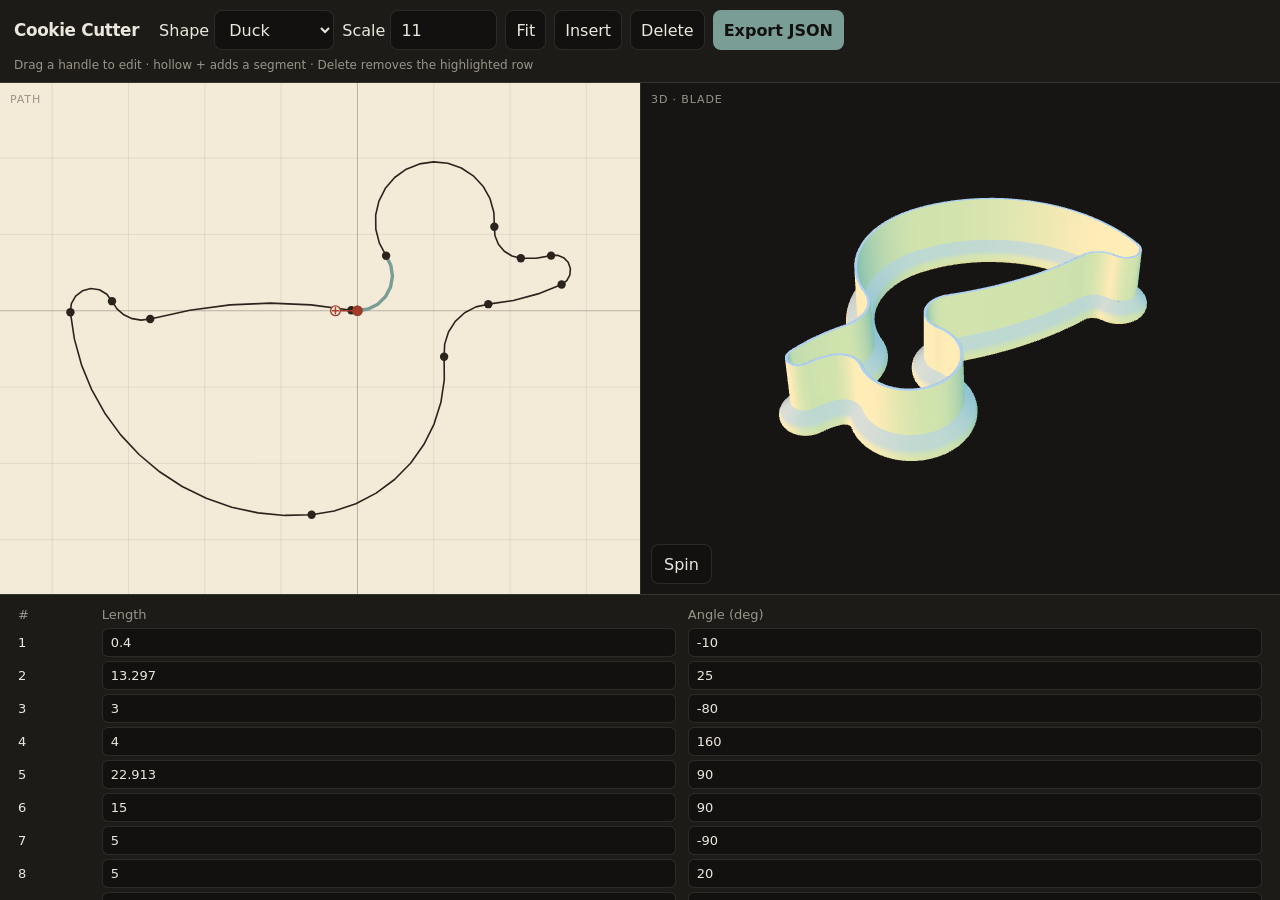
==== cutter-es6/index.html @ 3ef3fcfd "add index.html (minified standalone.html), anywidget compatible es6 modules" ====
<!DOCTYPE html>

<html lang="en">
<head>
<meta charset="utf-8"/>
<meta content="width=device-width, initial-scale=1, viewport-fit=cover" name="viewport"/>
<title>Cookie Cutter</title>
<style>:root{--bg:#12110f;--surface:#1c1b18;--fg:#ece7dc;--muted:#9a9488;--primary:#7a9e96;--paper:#f3ead8;--ink:#2a241c;--border:color-mix(in oklab,#ece7dc 12%,transparent);--font:"IBM Plex Sans","Segoe UI",system-ui,sans-serif;}*{box-sizing:border-box;}
html,body{margin:0;height:100%;background:var(--bg);color:var(--fg);font-family:var(--font);}
button:not(:disabled),[role="button"]:not(:disabled){cursor:pointer;}
button:disabled{opacity:0.4;cursor:default;}
#app{height:100%;display:grid;grid-template-rows:auto 1fr auto;min-height:100dvh;}
header{display:flex;flex-wrap:wrap;gap:8px;align-items:center;padding:10px 14px;border-bottom:1px solid var(--border);background:var(--surface);}
header h1{font-size:1.05rem;font-weight:600;margin:0 12px 0 0;letter-spacing:-0.02em;}
header select,header input,header button{background:var(--bg);color:var(--fg);border:1px solid var(--border);border-radius:8px;padding:8px 10px;font:inherit;min-height:40px;}
header button.primary{background:var(--primary);color:#12110f;border-color:transparent;font-weight:600;}.hint{width:100%;margin:0;font-size:12px;color:var(--muted);}.stage{display:grid;grid-template-columns:1fr 1fr;min-height:0;}
@media(max-width:800px){.stage{grid-template-columns:1fr;grid-template-rows:1fr 1fr;}}.panel{position:relative;min-height:220px;}.panel+.panel{border-left:1px solid var(--border);}
canvas{width:100%;height:100%;display:block;}.label{position:absolute;top:10px;left:10px;z-index:2;font-size:11px;letter-spacing:0.08em;text-transform:uppercase;color:var(--muted);pointer-events:none;}.spin{position:absolute;bottom:10px;left:10px;z-index:2;background:color-mix(in oklab,var(--bg) 80%,transparent);color:var(--fg);border:1px solid var(--border);border-radius:8px;padding:8px 12px;min-height:40px;font:inherit;}
footer{border-top:1px solid var(--border);background:var(--surface);max-height:34vh;overflow:auto;padding:8px 12px 16px;}
table{width:100%;border-collapse:collapse;font-variant-numeric:tabular-nums;font-size:13px;}
th{text-align:left;color:var(--muted);font-weight:500;padding:4px 6px;}
td{padding:2px 6px;}
td input{width:100%;background:var(--bg);color:var(--fg);border:1px solid var(--border);border-radius:6px;padding:6px 8px;font:inherit;}
tr.sel td{background:color-mix(in oklab,var(--primary) 18%,transparent);}
</style>
</head>
<body>
<div id="app">
<header>
<h1>Cookie Cutter</h1>
<label>Shape
          <select id="shape"></select>
</label>
<label>Scale
          <input id="scale" max="40" min="1" step="0.5" type="number" value="11"/>
</label>
<button id="fit" type="button">Fit</button>
<button id="insert" type="button">Insert</button>
<button id="del" type="button">Delete</button>
<button class="primary" id="exportJson" type="button">Export JSON</button>
<p class="hint">Drag a handle to edit · hollow + adds a segment · Delete removes the highlighted row</p>
</header>
<div class="stage">
<div class="panel">
<div class="label">Path</div>
<canvas id="edit"></canvas>
</div>
<div class="panel">
<div class="label">3D · Blade</div>
<canvas id="view"></canvas>
<button class="spin" id="spin" type="button">Spin</button>
</div>
</div>
<footer>
<table>
<thead><tr><th>#</th><th>Length</th><th>Angle (deg)</th></tr></thead>
<tbody id="rows"></tbody>
</table>
</footer>
</div>
<script type="text/javascript">(function(global){function TurtlePathLengthArea(TurtlePath,arcStartAngle=0){let totalLength=0;let totalArea=0;let firstMoment=[0,0];let arcStartPoint=[0,0];let arcEndAngle=0;for(let[arcLength,arcAngle] of TurtlePath){const halfArcAngle=arcAngle/2;const chordAngle=arcStartAngle+halfArcAngle;const cosChordAngle=Math.cos(chordAngle);const sinChordAngle=Math.sin(chordAngle);totalLength+=arcLength;let chordLength;if(arcAngle !==0){if(arcLength !==0){const radius=arcLength/arcAngle;const sinHalfArcAngle=Math.sin(halfArcAngle);chordLength=radius*sinHalfArcAngle*2;const arcSegmentArea=0.5*radius**2*(arcAngle-Math.sin(arcAngle));const y_a=(2/3)*(radius*sinHalfArcAngle)**3;totalArea+=arcSegmentArea;firstMoment[0]+=arcSegmentArea*(arcStartPoint[0]-radius*Math.sin(arcStartAngle))+y_a*sinChordAngle;firstMoment[1]+=arcSegmentArea*(arcStartPoint[1]+radius*Math.cos(arcStartAngle))-y_a*cosChordAngle;} else{chordLength=0;}} else{chordLength=arcLength;}
const arcEndPoint=[arcStartPoint[0]+chordLength*cosChordAngle,arcStartPoint[1]+chordLength*sinChordAngle,];arcEndAngle=arcStartAngle+arcAngle;const triangleArea=(arcStartPoint[0]*arcEndPoint[1]-arcEndPoint[0]*arcStartPoint[1])/2;totalArea+=triangleArea;firstMoment[0]+=(triangleArea*(arcStartPoint[0]+arcEndPoint[0]))/3;firstMoment[1]+=(triangleArea*(arcStartPoint[1]+arcEndPoint[1]))/3;arcStartPoint=arcEndPoint;arcStartAngle=arcEndAngle;}
const centroid=[firstMoment[0]/totalArea,firstMoment[1]/totalArea];return[totalLength,totalArea,arcStartPoint,arcEndAngle,centroid];}
function*Segments2Complex({p0_a0_segs=[[[0,0],[1,0],],[],],scale=1.0,tol=0.05,offs=0,loops=1,return_start=false,}={}){const[p0,a0]=p0_a0_segs[0];const Segs=p0_a0_segs[1];let a=a0.slice();let p=p0.slice();p[0]=p[0]-a[0]*offs;p[1]=p[1]-a[1]*offs;let L=0;if(return_start){yield{point:p.slice(),angle:a.slice(),length:L,segmentIndex:-1};}
let loopcount=0;while(loops===null||loops===Infinity||loopcount<loops){loopcount++;for(let X=0;X<Segs.length;X++){let[l,da]=Segs[X];l*=scale;if(da !==0){let r=l/da;r+=offs;let n;let v;if(r !==0){l=r*da;const dl=2*Math.sqrt(2*Math.abs(r)*tol);n=Math.max(Math.ceil((6*Math.abs(da))/(2*Math.PI)),Math.floor(l/dl)+1,);const dda2=[Math.cos((0.5*da)/n),Math.sin((0.5*da)/n)];v=[2*r*dda2[1]*dda2[0],2*r*dda2[1]*dda2[1]];v=[v[0]*a[0]-v[1]*a[1],v[0]*a[1]+v[1]*a[0]];} else{n=1;v=[0,0];}
const dda=[Math.cos(da/n),Math.sin(da/n)];for(let i=0;i<n;i++){L+=l/n;p[0]+=v[0];p[1]+=v[1];a=[a[0]*dda[0]-a[1]*dda[1],a[0]*dda[1]+a[1]*dda[0]];yield{point:p.slice(),angle:a.slice(),length:L,segmentIndex:X};v=[v[0]*dda[0]-v[1]*dda[1],v[0]*dda[1]+v[1]*dda[0]];}} else{L+=l;p[0]+=l*a[0];p[1]+=l*a[1];yield{point:p.slice(),angle:a.slice(),length:L,segmentIndex:X};}}
if(loops===1) break;}}
function plot_segments(ctx,{p0=[0,0],a0=[1,0],segs=[],scale=1.0,tol=0.05,offs=0,loops=1,return_start=true,}={},){const gen=Segments2Complex({p0_a0_segs:[[p0,a0],segs,],scale,tol,offs:0,loops,return_start,});ctx.beginPath();const first=gen.next();if(first.done) return;const{point,angle}=first.value;const[cos_ang,sin_ang]=angle;ctx.moveTo(point[0]-offs*sin_ang,point[1]+offs*cos_ang);for(const step of gen){const[c,s]=step.angle;ctx.lineTo(step.point[0]-offs*s,step.point[1]+offs*c);}
ctx.stroke();}
if(!("modules" in global)){global["modules"]={}}
global.modules["turtle-graphics.js"]={TurtlePathLengthArea,Segments2Complex,plot_segments};})(window);(function(global){let{Segments2Complex,TurtlePathLengthArea}=modules["turtle-graphics.js"];const DEG=Math.PI/180;function headingFromDeg(deg){const r=deg*DEG;return[Math.cos(r),Math.sin(r)];}
function segsToRadians(turtlePath){return turtlePath.map(([l,a])=>[Number(l),Number(a)*DEG]);}
function walkPath(outline,{scale=1,tol=0.05,returnStart=true}={}){const startPoint=outline.startPoint||[0,0];const startAngle=outline.startAngle??0;const a0=headingFromDeg(startAngle);const p0=[startPoint[0]*scale,startPoint[1]*scale];const segs=segsToRadians(outline.turtlePath||[]);return Array.from(Segments2Complex({p0_a0_segs:[[p0,a0],segs],scale,tol,loops:1,return_start:returnStart,}),);}
function outlineToEpath(outline,{scale=1,tol=0.05}={}){return walkPath(outline,{scale,tol,returnStart:false}).map(({point,angle})=>[point,angle,]);}
function pathStats(outline,{scale=1}={}){const segs=segsToRadians(outline.turtlePath||[]).map(([l,a])=>[l*scale,a]);const startAngle=(outline.startAngle??0)*DEG;const[length,area,end,endAngle,centroid]=TurtlePathLengthArea(segs,startAngle);const start=outline.startPoint||[0,0];const dx=end[0]-start[0]*scale;const dy=end[1]-start[1]*scale;const gap=Math.hypot(dx,dy);return{length,area,end,endAngle,centroid,gap,closed:gap<0.35*scale};}
function boundsOf(points){let minX=Infinity,minY=Infinity,maxX=-Infinity,maxY=-Infinity;for(const p of points){if(p[0]<minX) minX=p[0];if(p[1]<minY) minY=p[1];if(p[0]>maxX) maxX=p[0];if(p[1]>maxY) maxY=p[1];}
if(!isFinite(minX)) return{minX:-1,minY:-1,maxX:1,maxY:1,cx:0,cy:0,w:2,h:2};return{minX,minY,maxX,maxY,cx:(minX+maxX)/2,cy:(minY+maxY)/2,w:Math.max(maxX-minX,1e-6),h:Math.max(maxY-minY,1e-6),};}
function centerEpath(epath){const b=boundsOf(epath.map(([p])=>p));return epath.map(([p,a])=>[[p[0]-b.cx,p[1]-b.cy],a]);}
function fitArc(start,headingRad,end){const dx=end[0]-start[0];const dy=end[1]-start[1];const chord=Math.hypot(dx,dy);if(chord<1e-8) return{len:0,ang:0};const chordHdg=Math.atan2(dy,dx);let half=chordHdg-headingRad;while(half>Math.PI) half-=2*Math.PI;while(half<-Math.PI) half+=2*Math.PI;const ang=2*half;let len;if(Math.abs(ang)<1e-6){len=chord;} else{len=(ang*chord)/(2*Math.sin(ang/2));}
return{len,ang:ang/DEG};}
function serializeOutline(outline){return JSON.stringify({name:outline.name||"Custom",startPoint:outline.startPoint||[0,0],startAngle:outline.startAngle??0,turtlePath:outline.turtlePath,},null,2,);}
function parseOutline(text){const t=text.trim();if(t.startsWith("{")||t.startsWith("[")){const data=JSON.parse(t);if(Array.isArray(data)){return{name:"Custom",startPoint:[0,0],startAngle:0,turtlePath:data};}
const path=data.turtlePath||data.segs||data.segments;if(!path) throw new Error("JSON has no turtlePath");return{name:data.name||"Custom",startPoint:data.startPoint||[0,0],startAngle:data.startAngle??0,turtlePath:path.map((s)=>Array.isArray(s)?[Number(s[0]),Number(s[1])]:[Number(s.len),Number(s.ang)],),};}
const turtlePath=[];for(const line of t.split(/\r?\n/)){const clean=line.replace(/[\[\]]/g,"").trim();if(!clean) continue;const parts=clean.split(/[,\s]+/).map(Number).filter((n)=>!Number.isNaN(n));for(let i=0;i+1<parts.length;i+=2){turtlePath.push([parts[i],parts[i+1]]);}}
if(!turtlePath.length) throw new Error("No segments found");return{name:"Custom",startPoint:[0,0],startAngle:0,turtlePath};}
if(!("modules" in global)){global["modules"]={}}
global.modules["path-utils.js"]={DEG,headingFromDeg,segsToRadians,walkPath,outlineToEpath,pathStats,boundsOf,centerEpath,fitArc,serializeOutline,parseOutline};})(window);(function(global){let{walkPath,boundsOf,fitArc,DEG}=modules["path-utils.js"];const HIT_PX=26;const ADD_PX=22;class CurveEditor{constructor(canvas,opts={}){this.canvas=canvas;this.ctx=canvas.getContext("2d");this.onChange=opts.onChange||(()=>{});this.onSelect=opts.onSelect||(()=>{});this.outline=normalizeOutline(opts.outline);const n=this.outline.turtlePath.length;this.editIdx=opts.editIdx??(n?n-1:-1);this.view={cx:0,cy:0,scale:12};this._drag=null;this._pointers=new Map();this._pinch=null;this._raf=0;this._ro=null;this._moved=false;this._onPtrDown=this._onPtrDown.bind(this);this._onPtrMove=this._onPtrMove.bind(this);this._onPtrUp=this._onPtrUp.bind(this);this._onWheel=this._onWheel.bind(this);canvas.style.touchAction="none";canvas.addEventListener("pointerdown",this._onPtrDown);canvas.addEventListener("pointermove",this._onPtrMove);canvas.addEventListener("pointerup",this._onPtrUp);canvas.addEventListener("pointercancel",this._onPtrUp);canvas.addEventListener("wheel",this._onWheel,{passive:false});if(typeof ResizeObserver !=="undefined"){this._ro=new ResizeObserver(()=>this.redraw());this._ro.observe(canvas);}
this.fit();this.redraw();}
setOutline(outline,{fit=false,keepSelection=true}={}){this.outline=normalizeOutline(outline);const n=this.outline.turtlePath.length;if(!keepSelection||this.editIdx>=n) this.editIdx=n?n-1:-1;if(fit) this.fit();this.redraw();}
setSelected(idx){const n=this.outline.turtlePath.length;this.editIdx=n===0?-1:Math.max(-1,Math.min(idx,n-1));this.redraw();this.onSelect(this.editIdx);}
getSelected(){return this.editIdx;}
getOutline(){return{name:this.outline.name,startPoint:this.outline.startPoint.slice(),startAngle:this.outline.startAngle,turtlePath:this.outline.turtlePath.map(([l,a])=>[l,a]),};}
insertSegment(at){const n=this.outline.turtlePath.length;const i=at==null?(this.editIdx>=0?this.editIdx+1:n):at;const clamped=Math.max(0,Math.min(i,n));this.outline.turtlePath.splice(clamped,0,[4,0]);this.editIdx=clamped;this.redraw();this.onSelect(this.editIdx);this.onChange(this.getOutline());return this.editIdx;}
deleteSegment(at){const n=this.outline.turtlePath.length;if(!n) return-1;const i=at==null?(this.editIdx>=0?this.editIdx:n-1):at;if(i<0||i>=n) return this.editIdx;this.outline.turtlePath.splice(i,1);const m=this.outline.turtlePath.length;this.editIdx=m?Math.min(i,m-1):-1;this.redraw();this.onSelect(this.editIdx);this.onChange(this.getOutline());return this.editIdx;}
fit(){const samples=walkPath(this.outline,{scale:1,tol:0.08,returnStart:true});const pts=samples.map((s)=>s.point);if(!pts.length) pts.push([0,0]);const b=boundsOf(pts);const rect=this.canvas.getBoundingClientRect();const w=Math.max(rect.width,40);const h=Math.max(rect.height,40);const pad=0.78;this.view.cx=b.cx;this.view.cy=b.cy;this.view.scale=Math.min((w*pad)/b.w,(h*pad)/b.h);this.view.scale=Math.max(4,Math.min(this.view.scale,80));this.redraw();}
destroy(){const c=this.canvas;c.removeEventListener("pointerdown",this._onPtrDown);c.removeEventListener("pointermove",this._onPtrMove);c.removeEventListener("pointerup",this._onPtrUp);c.removeEventListener("pointercancel",this._onPtrUp);c.removeEventListener("wheel",this._onWheel);this._ro?.disconnect();if(this._raf) cancelAnimationFrame(this._raf);}
worldFromEvent(e){const rect=this.canvas.getBoundingClientRect();const sx=e.clientX-rect.left-rect.width/2;const sy=e.clientY-rect.top-rect.height/2;return[this.view.cx+sx/this.view.scale,this.view.cy-sy/this.view.scale,];}
_onPtrDown(e){this.canvas.setPointerCapture(e.pointerId);this._pointers.set(e.pointerId,{x:e.clientX,y:e.clientY});this._moved=false;if(this._pointers.size===2){const pts=[...this._pointers.values()];this._pinch={dist:Math.hypot(pts[0].x-pts[1].x,pts[0].y-pts[1].y),scale:this.view.scale,};this._drag=null;return;}
if(e.button===1||e.shiftKey||e.altKey){this._drag={mode:"pan",x:e.clientX,y:e.clientY,cx:this.view.cx,cy:this.view.cy};return;}
const world=this.worldFromEvent(e);const samples=walkPath(this.outline,{scale:1,tol:0.04,returnStart:true});const vertices=vertexList(samples,this.outline);const tol=HIT_PX/this.view.scale;const addPt=addHandlePoint(samples,ADD_PX/this.view.scale);const hitAdd=addPt&&Math.hypot(addPt[0]-world[0],addPt[1]-world[1])<tol;const hitV=hitVertex(vertices,world,tol);const n=this.outline.turtlePath.length;let idx=this.editIdx;let append=false;if(hitAdd){this.outline.turtlePath.push([0,0]);idx=this.outline.turtlePath.length-1;append=true;} else if(hitV>0){idx=hitV-1;} else if(hitV===0&&n>0){idx=0;} else{const hitSeg=hitSegment(samples,world,tol*1.4);if(hitSeg>=0){idx=hitSeg;} else{this._drag={mode:"pan",x:e.clientX,y:e.clientY,cx:this.view.cx,cy:this.view.cy};return;}}
this.editIdx=idx;const startState=stateBefore(this.outline,idx);this._drag={mode:"edit",idx,append,start:startState.point,heading:startState.heading,};this.onSelect(idx);this.redraw();}
_onPtrMove(e){if(this._pointers.has(e.pointerId)){this._pointers.set(e.pointerId,{x:e.clientX,y:e.clientY});}
if(this._pointers.size>=2&&this._pinch){const pts=[...this._pointers.values()];const dist=Math.hypot(pts[0].x-pts[1].x,pts[0].y-pts[1].y);this.view.scale=Math.max(2,Math.min(120,this._pinch.scale*(dist/Math.max(this._pinch.dist,1))));this.redraw();return;}
if(!this._drag) return;this._moved=true;if(this._drag.mode==="pan"){const dx=e.clientX-this._drag.x;const dy=e.clientY-this._drag.y;this.view.cx=this._drag.cx-dx/this.view.scale;this.view.cy=this._drag.cy+dy/this.view.scale;this.redraw();return;}
const world=this.worldFromEvent(e);const{len,ang}=fitArc(this._drag.start,this._drag.heading,world);const idx=this._drag.idx;if(idx>=0){this.outline.turtlePath[idx]=[roundN(len,4),roundN(ang,3)];}
this.redraw();}
_onPtrUp(e){this._pointers.delete(e.pointerId);if(this._pointers.size<2) this._pinch=null;if(this._drag?.mode==="edit"){const segs=this.outline.turtlePath;const idx=this._drag.idx;const last=segs[idx];if(this._drag.append&&last&&Math.abs(last[0])<1e-3&&Math.abs(last[1])<1e-3){segs.splice(idx,1);this.editIdx=segs.length?segs.length-1:-1;this.onSelect(this.editIdx);}
this.onChange(this.getOutline());}
this._drag=null;this.redraw();}
_onWheel(e){e.preventDefault();const factor=e.deltaY<0?1.08:1/1.08;this.view.scale=Math.max(2,Math.min(120,this.view.scale*factor));this.redraw();}
redraw(){if(this._raf) return;this._raf=requestAnimationFrame(()=>{this._raf=0;this._paint();});}
_size(){const dpr=Math.min(window.devicePixelRatio||1,2);const rect=this.canvas.getBoundingClientRect();const w=Math.max(1,Math.round(rect.width*dpr));const h=Math.max(1,Math.round(rect.height*dpr));if(this.canvas.width !==w||this.canvas.height !==h){this.canvas.width=w;this.canvas.height=h;}
return{w,h,dpr};}
_paint(){const{ctx}=this;const{w,h,dpr}=this._size();ctx.setTransform(1,0,0,1,0,0);ctx.clearRect(0,0,w,h);const paper=getCss("--color-paper","#f3ead8");const ink=getCss("--color-ink","#2a241c");const accent=getCss("--color-primary","#7a9e96");ctx.fillStyle=paper;ctx.fillRect(0,0,w,h);ctx.setTransform(this.view.scale*dpr,0,0,-this.view.scale*dpr,w/2-this.view.cx*this.view.scale*dpr,h/2+this.view.cy*this.view.scale*dpr,);this._drawGrid(ctx);const samples=walkPath(this.outline,{scale:1,tol:0.03,returnStart:true});if(!samples.length) return;ctx.lineJoin="round";ctx.lineCap="round";ctx.strokeStyle=ink;ctx.lineWidth=1.6/this.view.scale;ctx.beginPath();ctx.moveTo(samples[0].point[0],samples[0].point[1]);for(let i=1;i<samples.length;i++) ctx.lineTo(samples[i].point[0],samples[i].point[1]);ctx.stroke();if(this.editIdx>=0){ctx.strokeStyle=accent;ctx.lineWidth=3.4/this.view.scale;ctx.beginPath();let pen=false;let prev=samples[0].point;for(const s of samples){if(s.segmentIndex===this.editIdx){if(!pen){ctx.moveTo(prev[0],prev[1]);pen=true;}
ctx.lineTo(s.point[0],s.point[1]);} else if(pen){break;}
prev=s.point;}
ctx.stroke();}
const vertices=vertexList(samples,this.outline);const r=4.2/this.view.scale;vertices.forEach((p,i)=>{const last=i===vertices.length-1;const sel=i===this.editIdx+1;ctx.fillStyle=i===0?"#2f7a4a":last?"#a33b2b":sel?accent:ink;disc(ctx,p[0],p[1],sel||last||i===0?r*1.25:r);});const end=vertices[vertices.length-1];const tail=samples[samples.length-1];if(end&&tail){const add=addHandlePoint(samples,ADD_PX/this.view.scale);ctx.strokeStyle="#a33b2b";ctx.lineWidth=1.4/this.view.scale;ctx.beginPath();ctx.moveTo(end[0],end[1]);ctx.lineTo(add[0],add[1]);ctx.stroke();ctx.fillStyle=paper;disc(ctx,add[0],add[1],r*1.15);ctx.strokeStyle="#a33b2b";ctx.beginPath();ctx.arc(add[0],add[1],r*1.15,0,Math.PI*2);ctx.stroke();ctx.beginPath();ctx.moveTo(add[0]-r*0.7,add[1]);ctx.lineTo(add[0]+r*0.7,add[1]);ctx.moveTo(add[0],add[1]-r*0.7);ctx.lineTo(add[0],add[1]+r*0.7);ctx.stroke();}}
_drawGrid(ctx){const step=niceStep(48/this.view.scale);const rect=this.canvas.getBoundingClientRect();const halfW=rect.width/(2*this.view.scale);const halfH=rect.height/(2*this.view.scale);const x0=this.view.cx-halfW;const x1=this.view.cx+halfW;const y0=this.view.cy-halfH;const y1=this.view.cy+halfH;ctx.strokeStyle="rgba(42,36,28,0.08)";ctx.lineWidth=1/this.view.scale;ctx.beginPath();for(let x=Math.floor(x0/step)*step;x<=x1;x+=step){ctx.moveTo(x,y0);ctx.lineTo(x,y1);}
for(let y=Math.floor(y0/step)*step;y<=y1;y+=step){ctx.moveTo(x0,y);ctx.lineTo(x1,y);}
ctx.stroke();ctx.strokeStyle="rgba(42,36,28,0.22)";ctx.beginPath();ctx.moveTo(x0,0);ctx.lineTo(x1,0);ctx.moveTo(0,y0);ctx.lineTo(0,y1);ctx.stroke();}}
function normalizeOutline(o={}){return{name:o.name||"Custom",startPoint:(o.startPoint||[0,0]).slice(),startAngle:o.startAngle??0,turtlePath:(o.turtlePath||[]).map((s)=>[Number(s[0]),Number(s[1])]),};}
function stateBefore(outline,idx){const prefix={...outline,turtlePath:outline.turtlePath.slice(0,Math.max(0,idx)),};const samples=walkPath(prefix,{scale:1,tol:0.05,returnStart:true});const last=samples[samples.length-1];const heading=last?Math.atan2(last.angle[1],last.angle[0]):(outline.startAngle??0)*DEG;return{point:last?last.point:outline.startPoint||[0,0],heading};}
function vertexList(samples,outline){if(!samples.length) return[outline.startPoint||[0,0]];const lastOf=new Map();for(const s of samples) lastOf.set(s.segmentIndex,s.point);const verts=[samples[0].point];const keys=[...lastOf.keys()].filter((k)=>k>=0).sort((a,b)=>a-b);for(const k of keys) verts.push(lastOf.get(k));return verts;}
function addHandlePoint(samples,dist){const last=samples[samples.length-1];if(!last) return[0,0];return[last.point[0]+last.angle[0]*dist,last.point[1]+last.angle[1]*dist];}
function hitVertex(vertices,world,tol){let best=-1;let bestD=tol;vertices.forEach((p,i)=>{const d=Math.hypot(p[0]-world[0],p[1]-world[1]);if(d<bestD){bestD=d;best=i;}});return best;}
function hitSegment(samples,world,tol){let best=-1;let bestD=tol;for(let i=1;i<samples.length;i++){const a=samples[i-1].point;const b=samples[i].point;const d=distToSeg(world,a,b);const idx=samples[i].segmentIndex;if(idx>=0&&d<bestD){bestD=d;best=idx;}}
return best;}
function distToSeg(p,a,b){const vx=b[0]-a[0];const vy=b[1]-a[1];const l2=vx*vx+vy*vy;if(l2<1e-12) return Math.hypot(p[0]-a[0],p[1]-a[1]);let t=((p[0]-a[0])*vx+(p[1]-a[1])*vy)/l2;t=Math.max(0,Math.min(1,t));return Math.hypot(p[0]-(a[0]+t*vx),p[1]-(a[1]+t*vy));}
function disc(ctx,x,y,r){ctx.beginPath();ctx.arc(x,y,r,0,Math.PI*2);ctx.fill();}
function niceStep(raw){const p=Math.pow(10,Math.floor(Math.log10(Math.max(raw,1e-6))));const n=raw/p;if(n<2) return 2*p;if(n<5) return 5*p;return 10*p;}
function roundN(v,n){const f=10**n;return Math.round(v*f)/f;}
function getCss(name,fallback){if(typeof getComputedStyle==="undefined"||typeof document==="undefined") return fallback;const v=getComputedStyle(document.documentElement).getPropertyValue(name).trim();return v||fallback;}
if(!("modules" in global)){global["modules"]={}}
global.modules["curve-editor.js"]={CurveEditor};})(window);(function(global){function cube(dx=1,dy,dz){const numVertices=24;const stride=6*4;const X=0.5*dx;const Y=dy==null?X:dy;const Z=dz==null?X:dz;const vertices=new Float32Array([X,-Y,-Z,1,0,0,X,Y,-Z,1,0,0,X,Y,Z,1,0,0,X,-Y,Z,1,0,0,-X,Y,Z,-1,0,0,-X,Y,-Z,-1,0,0,-X,-Y,-Z,-1,0,0,-X,-Y,Z,-1,0,0,-X,Y,-Z,0,1,0,-X,Y,Z,0,1,0,X,Y,Z,0,1,0,X,Y,-Z,0,1,0,X,-Y,Z,0,-1,0,-X,-Y,Z,0,-1,0,-X,-Y,-Z,0,-1,0,X,-Y,-Z,0,-1,0,-X,-Y,Z,0,0,1,X,-Y,Z,0,0,1,X,Y,Z,0,0,1,-X,Y,Z,0,0,1,X,Y,-Z,0,0,-1,X,-Y,-Z,0,0,-1,-X,-Y,-Z,0,0,-1,-X,Y,-Z,0,0,-1,]);const indices=new Int16Array([0,1,2,2,3,0,4,5,6,6,7,4,8,9,10,10,11,8,12,13,14,14,15,12,16,17,18,18,19,16,20,21,22,22,23,20,]);return{indices,vertices,stride,numVertices};}
function circle(r,n){const epath=[];for(let i=0;i<n;i++){const theta=(i*2*Math.PI)/n;const s=Math.sin(theta);const c=Math.cos(theta);epath[i]=[[r*c,r*s],[-s,c],];}
return epath;}
function extrude(epath,shape){const m=epath.length;const n=shape.length;const numVertices=m*n;const vertices=new Float32Array(numVertices*6);const stride=6*4;const indices=new Uint16Array(numVertices*6);for(let j=0;j<m;j++){const[[x_p,y_p],[ms_p,c_p]]=epath[j];for(let i=0;i<n;i++){const[[x_s,y_s],[ms_s,c_s]]=shape[i];const k=j*n+i;vertices[k*6+0]=x_p+x_s*c_p;vertices[k*6+1]=y_p-x_s*ms_p;vertices[k*6+2]=y_s;vertices[k*6+3]=c_s*c_p;vertices[k*6+4]=-c_s*ms_p;vertices[k*6+5]=-ms_s;indices[k*6+0]=j*n+i;indices[k*6+1]=((j+1)%m)*n+((i+1)%n);indices[k*6+2]=j*n+((i+1)%n);indices[k*6+3]=j*n+i;indices[k*6+4]=((j+1)%m)*n+i;indices[k*6+5]=((j+1)%m)*n+((i+1)%n);}}
return{indices,vertices,stride,numVertices};}
if(!("modules" in global)){global["modules"]={}}
global.modules["geometry.js"]={cube,circle,extrude};})(window);(function(global){const cookiecutters={outlines:{Star:{turtlePath:[[2,-58],[8,0],[3.2,130],[8,0],[2,-58],[8,0],[3.2,130],[8,0],[2,-58],[8,0],[3.2,130],[8,0],[2,-58],[8,0],[3.2,130],[8,0],[2,-58],[8,0],[3.2,130],[8,0],],},Plain:{startPoint:[10,0],startAngle:90,turtlePath:[[62.83185,360]],},Scalloped:{turtlePath:[[1,-110],[2,150],[1,-110],[2,150],[1,-110],[2,150],[1,-110],[2,150],[1,-110],[2,150],[1,-110],[2,150],[1,-110],[2,150],[1,-110],[2,150],[1,-110],[2,150],],},Heart:{startAngle:180,turtlePath:[[0.45,-45],[10,180],[6.91,-10],[1.1,110],[6.91,-10],[10,180],[0.45,-45],],},Duck:{startAngle:180,turtlePath:[[0.4,-10],[13.297,25],[3,-80],[4,160],[22.913,90],[15,90],[5,-90],[5,20],[3,170],[2,-20],[3,-90],[15,220],[5,-125],],},Tree:{startAngle:180,turtlePath:[[0.75,40],[3,0],[1.5,140],[0.6,0],[1,-140],[3,0],[1.5,140],[0.6,0],[1,-140],[3,0],[1.5,140],[0.6,0],[1,-140],[3,0],[1.5,140],[11.431,0],[1.5,140],[3,0],[1,-140],[0.6,0],[1.5,140],[3,0],[1,-140],[0.6,0],[1.5,140],[3,0],[1,-140],[0.6,0],[1.5,140],[3,0],[0.75,40],],},Blade:{startPoint:[-1.8,0],startAngle:0,turtlePath:[[3.6,0],[0,45],[0.661522368915,0],[3,90],[2.5,0],[0,-43.5679],[10,0],[0,88.5679],[0.5,0],[0,88.5679],[10,0],[0,-43.5679],[2.5,0],[3,90],[0.661522368915,0],[0,45],],},L:{turtlePath:[[8,0],[0,90],[4,0],[0,90],[8,0],[0,-180],[8,0],[0,90],[4,0],[0,90],[8,0],[0,90],[8,0],[0,-90],[16,0],[0,90],[8,0],[0,90],[4,0],[0,90],[8,0],[0,-180],[8,0],[0,90],[4,0],[0,90],[8,0],[0,-180],[8,0],[0,90],[4,0],[0,90],[8,0],[0,-180],[8,0],[0,90],[4,0],[0,90],[8,0],[0,-180],[8,0],[0,90],[4,0],[0,90],[16,0],[0,-180],[16,0],[0,90],[4,0],[0,90],[4,0],[0,90],[24,0],[0,-180],[24,0],[0,90],[4,0],[0,90],[8,0],[0,-180],],},A:{turtlePath:[[0,70],[0.4,0],[0,-70],[0.41,0],[0,180],[0.41,0],[0,-110],[0.6,0],[0,-140],[1,0],[0,70],],},B:{turtlePath:[[0,90],[1,0],[0,-90],[0.25,0],[0.684,-180],[0.25,0],[0,180],[0.25,0],[0.896,-180],[0.25,0],[0,180],],},},};const OUTLINE_NAMES=Object.keys(cookiecutters.outlines);function getOutline(name){const o=cookiecutters.outlines[name];if(!o) return null;return{name,startPoint:o.startPoint?o.startPoint.slice():[0,0],startAngle:o.startAngle??0,turtlePath:o.turtlePath.map(([l,a])=>[l,a]),};}
if(!("modules" in global)){global["modules"]={}}
global.modules["cookiecutters.js"]={cookiecutters,OUTLINE_NAMES,getOutline};})(window);(function(global){const{sin,cos,sqrt,tan,PI}=Math,pi=PI;function xRot(a){const s=sin(a);const c=cos(a);return[1,0,0,0,0,c,s,0,0,-s,c,0,0,0,0,1];}
function yRot(a){const s=sin(a);const c=cos(a);return[c,0,-s,0,0,1,0,0,s,0,c,0,0,0,0,1];}
function zRot(a){const s=sin(a);const c=cos(a);return[c,s,0,0,-s,c,0,0,0,0,1,0,0,0,0,1];}
function vRot([x,y,z],theta){x??=0;y??=0;z??=0;const length=sqrt(x*x+y*y+z*z);if(length==0){if(theta===undefined){return[1,0,0,0,0,1,0,0,0,0,1,0,0,0,0,1];}
else{throw new Error("Rotation axis vector cannot be zero if a rotation angle is specified!");}}
if(theta===undefined) theta=length;const c=cos(theta);const c1=1-c;const s=sin(theta);x/=length;y/=length;z/=length;return[c+c1*x**2,c1*x*y+s*z,c1*x*z-s*y,0,c1*x*y-s*z,c+c1*y**2,c1*y*z+s*x,0,c1*x*z+s*y,c1*y*z-s*x,c+c1*z**2,0,0,0,0,1];}
function tLat([tx,ty,tz]){tx??=0;ty??=0;tz??=0;return[1,0,0,0,0,1,0,0,0,0,1,0,tx,ty,tz,1];}
function scal([sx,sy,sz]){sx??=1;sy??=1;sz??=1;return[sx,0,0,0,0,sy,0,0,0,0,sz,0,0,0,0,1];}
function T(A){return new Float32Array([A[0],A[4],A[8],A[12],A[1],A[5],A[9],A[13],A[2],A[6],A[10],A[14],A[3],A[7],A[11],A[15]]);}
function mMul(B,A){const C=new Array(16);let sum;for(let i=0;i<4;++i)
for(let j=0;j<4;++j){sum=0;for(let k=0;k<4;++k)
sum+=B[i+4*k]*A[4*j+k];C[i+4*j]=sum;}
return C;}
function vMul(A,[x0,x1,x2,x3]){x0??=0;x1??=0;x2??=0;x3??=0;return new Float32Array([A[0]*x0+A[4]*x1+A[8]*x2+A[12]*x3,A[1]*x0+A[5]*x1+A[9]*x2+A[13]*x3,A[2]*x0+A[6]*x1+A[10]*x2+A[14]*x3,A[3]*x0+A[7]*x1+A[11]*x2+A[15]*x3]);}
function persp(fov,aspR,near,far){const f=tan(pi*0.5-0.5*fov);const nfInv=1.0/(near-far);return[f/aspR,0,0,0,0,f,0,0,0,0,nfInv*(far+near),-1,0,0,2*far*near*nfInv,0];}
function cMaj(A){return A;}
function rMaj(A){return T(A);}
function camMat([tx,ty,tz],azim,elev,d){tx??=0;ty??=0;tz??=0;d??=0;const s=sin(azim),c=cos(azim),se=sin(elev),ce=cos(elev);return new Float32Array([-s,-c*se,c*ce,0,c,-s*se,ce*s,0,0,ce,se,0,-c*ty+s*tx,c*se*tx-ce*tz+s*se*ty,-c*ce*tx-ce*s*ty-d-se*tz,1])};function icamMat(t,C,d){d??=0;return new Float32Array([C[0],C[4],C[8],0,C[1],C[5],C[9],0,C[2],C[6],C[10],0,C[2]*d+t[0]??0,C[6]*d+t[1]??0,C[10]*d+t[2]??0,1])};function camPos(targ,camMat,d){const[tx,ty,tz]=targ;const ex=camMat[2],ey=camMat[6],ez=camMat[10];return[tx+ex*d,ty+ey*d,tz+ez*d,1];};if(!("modules" in global)){global["modules"]={}}
global.modules["m4.js"]={xRot,yRot,zRot,vRot,tLat,scal,T,mMul,vMul,persp,cMaj,rMaj,camMat,icamMat,camPos};})(window);(function(global){let{extrude}=modules["geometry.js"];let{getOutline}=modules["cookiecutters.js"];let{outlineToEpath,centerEpath,boundsOf}=modules["path-utils.js"];let M4=modules["m4.js"];const DEG=Math.PI/180;const vertexShaderSource=`
attribute vec4 a_position;
attribute vec4 a_normal;
uniform mat4 u_matrix;
varying vec4 v_color;
void main() {
  gl_Position = u_matrix * a_position;
  float wxp = max(a_normal.x, 0.0);
  float wxn = max(-a_normal.x, 0.0);
  float wyp = max(a_normal.y, 0.0);
  float wyn = max(-a_normal.y, 0.0);
  float wzp = max(a_normal.z, 0.0);
  float wzn = max(-a_normal.z, 0.0);
  v_color = vec4(0.12, 0.11, 0.10, 1.0);
  v_color.xyz += wxp*wxp * vec3(0.92, 0.82, 0.62);
  v_color.xyz += wxn*wxn * vec3(0.35, 0.62, 0.60);
  v_color.xyz += wyp*wyp * vec3(0.70, 0.78, 0.58);
  v_color.xyz += wyn*wyn * vec3(0.45, 0.38, 0.32);
  v_color.xyz += wzp*wzp * vec3(0.55, 0.70, 0.86);
  v_color.xyz += wzn*wzn * vec3(0.78, 0.72, 0.40);
}
`;const fragmentShaderSource=`
precision mediump float;
varying vec4 v_color;
void main() { gl_FragColor = v_color; }
`;class WebGLCutter{constructor(canvas,opts={}){this.canvas=canvas;this.gl=canvas.getContext("webgl",{antialias:true,alpha:false,preserveDrawingBuffer:true});this.animate=opts.animate??true;this.bladeScale=opts.bladeScale??5;this.outlineScale=opts.outlineScale??11;this.camera={fov:30*DEG,target:[0,0,0],azim:30*DEG,elev:40*DEG,dist:400,};this.mesh={vertices:new Float32Array(0),indices:new Uint16Array(0),stride:24,numVertices:0};this._raf=0;this._dragging=false;this._prev=[0,0];this._pinchDist=0;this._listeners=[];if(!this.gl){console.warn("WebGLCutter: WebGL not available");return;}
this._initGL();this._bindInput();if(opts.outline) this.setOutline(opts.outline,{scale:this.outlineScale});this._loop();}
setOutline(outline,{scale,bladeScale}={}){if(scale !=null) this.outlineScale=scale;if(bladeScale !=null) this.bladeScale=bladeScale;if(!this.gl) return;if(!outline?.turtlePath?.length){this.mesh={vertices:new Float32Array(0),indices:new Uint16Array(0),stride:24,numVertices:0};this._upload();return;}
const epath=centerEpath(outlineToEpath(outline,{scale:this.outlineScale,tol:0.08}));const blade=getOutline("Blade");const spath=outlineToEpath(blade,{scale:this.bladeScale,tol:0.05});this.mesh=extrude(epath,spath);const b=boundsOf(epath.map(([p])=>p));const zExt=boundsOf(spath.map(([p])=>p));const span=Math.max(b.w,b.h,zExt.h,40);this.camera.dist=span*2.6;this.camera.target=[0,0,0];this._upload();if(!this.animate) this._draw();}
setAnimate(on){const was=this.animate;this.animate=!!on;if(this.animate&&!was) this._loop();}
destroy(){this.animate=false;if(this._raf) cancelAnimationFrame(this._raf);const c=this.canvas;for(const[type,fn,opts] of this._listeners){c.removeEventListener(type,fn,opts);}
this._ro?.disconnect();}
_initGL(){const gl=this.gl;const vs=compile(gl,gl.VERTEX_SHADER,vertexShaderSource);const fs=compile(gl,gl.FRAGMENT_SHADER,fragmentShaderSource);const program=gl.createProgram();gl.attachShader(program,vs);gl.attachShader(program,fs);gl.linkProgram(program);if(!gl.getProgramParameter(program,gl.LINK_STATUS)){console.error("WebGLCutter link",gl.getProgramInfoLog(program));}
gl.useProgram(program);this.program=program;this.positionLoc=gl.getAttribLocation(program,"a_position");this.normalLoc=gl.getAttribLocation(program,"a_normal");this.matrixLoc=gl.getUniformLocation(program,"u_matrix");this.vbo=gl.createBuffer();this.ibo=gl.createBuffer();}
_upload(){const gl=this.gl;if(!gl) return;gl.bindBuffer(gl.ARRAY_BUFFER,this.vbo);gl.bufferData(gl.ARRAY_BUFFER,this.mesh.vertices,gl.STATIC_DRAW);gl.bindBuffer(gl.ELEMENT_ARRAY_BUFFER,this.ibo);gl.bufferData(gl.ELEMENT_ARRAY_BUFFER,this.mesh.indices,gl.STATIC_DRAW);}
_bindInput(){const c=this.canvas;c.style.touchAction="none";const on=(type,fn,opts)=>{c.addEventListener(type,fn,opts);this._listeners.push([type,fn,opts]);};on("pointerdown",(e)=>{if(e.pointerType==="touch"&&e.isPrimary===false) return;c.setPointerCapture(e.pointerId);this._dragging=true;this._prev=[e.clientX,e.clientY];this.setAnimate(false);});on("pointermove",(e)=>{if(!this._dragging) return;const dx=e.clientX-this._prev[0];const dy=e.clientY-this._prev[1];this.camera.azim=(this.camera.azim-dx*0.008)%(Math.PI*2);this.camera.elev=Math.max(-Math.PI/2+0.05,Math.min(Math.PI/2-0.05,this.camera.elev+dy*0.008),);this._prev=[e.clientX,e.clientY];if(!this.animate) this._draw();});on("pointerup",()=>{this._dragging=false;});on("pointercancel",()=>{this._dragging=false;});on("wheel",(e)=>{e.preventDefault();this.camera.dist*=e.deltaY<0?0.92:1.08;this.camera.dist=Math.max(40,Math.min(8000,this.camera.dist));if(!this.animate) this._draw();},{passive:false},);on("touchmove",(e)=>{if(e.touches.length===2){e.preventDefault();const d=Math.hypot(e.touches[0].clientX-e.touches[1].clientX,e.touches[0].clientY-e.touches[1].clientY,);if(this._pinchDist){this.camera.dist*=this._pinchDist/d;this.camera.dist=Math.max(40,Math.min(8000,this.camera.dist));if(!this.animate) this._draw();}
this._pinchDist=d;}},{passive:false},);on("touchend",()=>{this._pinchDist=0;});if(typeof ResizeObserver !=="undefined"){this._ro=new ResizeObserver(()=>this._draw());this._ro.observe(c);}}
_loop(){const tick=()=>{if(!this.animate) return;this.camera.azim=(this.camera.azim+0.012)%(Math.PI*2);this._draw();this._raf=requestAnimationFrame(tick);};this._raf=requestAnimationFrame(tick);}
_draw(){const gl=this.gl;if(!gl) return;const dpr=Math.min(window.devicePixelRatio||1,2);const rect=this.canvas.getBoundingClientRect();const w=Math.max(1,Math.round(rect.width*dpr));const h=Math.max(1,Math.round(rect.height*dpr));if(this.canvas.width !==w||this.canvas.height !==h){this.canvas.width=w;this.canvas.height=h;}
gl.viewport(0,0,w,h);gl.clearColor(0.086,0.082,0.075,1);gl.clear(gl.COLOR_BUFFER_BIT|gl.DEPTH_BUFFER_BIT);if(!this.mesh.indices.length) return;gl.disable(gl.CULL_FACE);gl.enable(gl.DEPTH_TEST);gl.useProgram(this.program);gl.bindBuffer(gl.ARRAY_BUFFER,this.vbo);gl.enableVertexAttribArray(this.positionLoc);gl.vertexAttribPointer(this.positionLoc,3,gl.FLOAT,false,this.mesh.stride,0);gl.enableVertexAttribArray(this.normalLoc);gl.vertexAttribPointer(this.normalLoc,3,gl.FLOAT,false,this.mesh.stride,12);gl.bindBuffer(gl.ELEMENT_ARRAY_BUFFER,this.ibo);const asp=Math.max(rect.width,1)/Math.max(rect.height,1);const proj=M4.persp(this.camera.fov,asp,Math.max(1,this.camera.dist/50),this.camera.dist*4);const view=M4.camMat(this.camera.target,this.camera.azim,this.camera.elev,this.camera.dist);const vp=M4.mMul(proj,view);gl.uniformMatrix4fv(this.matrixLoc,false,new Float32Array(vp));gl.drawElements(gl.TRIANGLES,this.mesh.indices.length,gl.UNSIGNED_SHORT,0);}}
function compile(gl,type,src){const sh=gl.createShader(type);gl.shaderSource(sh,src);gl.compileShader(sh);if(!gl.getShaderParameter(sh,gl.COMPILE_STATUS)){console.error("WebGLCutter shader",gl.getShaderInfoLog(sh));}
return sh;}
if(!("modules" in global)){global["modules"]={}}
global.modules["webgl-cutter.js"]={WebGLCutter};})(window);(function(global){let{CurveEditor}=modules["curve-editor.js"];let{WebGLCutter}=modules["webgl-cutter.js"];let{getOutline,OUTLINE_NAMES}=modules["cookiecutters.js"];let{serializeOutline}=modules["path-utils.js"];const shapeSel=document.getElementById("shape");const scaleIn=document.getElementById("scale");const delBtn=document.getElementById("del");const rows=document.getElementById("rows");for(const name of OUTLINE_NAMES.filter((n)=>n !=="Blade")){const opt=document.createElement("option");opt.value=name;opt.textContent=name;shapeSel.appendChild(opt);}
const blank=document.createElement("option");blank.value="Blank";blank.textContent="Blank";shapeSel.appendChild(blank);shapeSel.value="Duck";let outline=getOutline("Duck");const editor=new CurveEditor(document.getElementById("edit"),{outline,onChange(next){outline=next;preview.setOutline(outline,{scale:Number(scaleIn.value)});renderTable();},onSelect(){renderTable();},});const preview=new WebGLCutter(document.getElementById("view"),{outline,outlineScale:11,bladeScale:5,animate:true,});function load(name){outline=name==="Blank"?{name:"Custom",startPoint:[0,0],startAngle:0,turtlePath:[]}:getOutline(name);editor.setOutline(outline,{fit:true,keepSelection:false});preview.setOutline(outline,{scale:Number(scaleIn.value)});renderTable();}
function renderTable(){const selected=editor.getSelected();delBtn.disabled=outline.turtlePath.length===0;rows.innerHTML="";outline.turtlePath.forEach(([len,ang],i)=>{const tr=document.createElement("tr");if(i===selected) tr.className="sel";tr.innerHTML=`<td>${i + 1}</td>
            <td><input data-i="${i}" data-f="len" type="number" step="0.01" value="${len}" /></td>
            <td><input data-i="${i}" data-f="ang" type="number" step="0.1" value="${ang}" /></td>`;tr.addEventListener("click",(e)=>{if(e.target.tagName==="INPUT") return;editor.setSelected(i);renderTable();});rows.appendChild(tr);});}
rows.addEventListener("change",(e)=>{const t=e.target;if(!(t instanceof HTMLInputElement)) return;const i=Number(t.dataset.i);const f=t.dataset.f;const v=Number(t.value);const next=outline.turtlePath.map((s)=>s.slice());next[i][f==="len"?0:1]=v;outline={...outline,turtlePath:next};editor.setOutline(outline);editor.setSelected(i);preview.setOutline(outline,{scale:Number(scaleIn.value)});});shapeSel.addEventListener("change",()=>load(shapeSel.value));scaleIn.addEventListener("change",()=>{preview.setOutline(outline,{scale:Number(scaleIn.value)});});document.getElementById("fit").onclick=()=>editor.fit();document.getElementById("insert").onclick=()=>editor.insertSegment();delBtn.onclick=()=>editor.deleteSegment();document.getElementById("exportJson").onclick=()=>{const blob=new Blob([serializeOutline(outline)],{type:"application/json"});const a=document.createElement("a");a.href=URL.createObjectURL(blob);a.download=`${outline.name || "cutter"}.json`;a.click();URL.revokeObjectURL(a.href);};document.getElementById("spin").onclick=()=>preview.setAnimate(true);window.addEventListener("keydown",(e)=>{if(e.target instanceof HTMLInputElement||e.target instanceof HTMLSelectElement) return;if(e.key==="Delete"||e.key==="Backspace"){e.preventDefault();editor.deleteSegment();} else if(e.key==="i"||e.key==="Insert"){editor.insertSegment();}});renderTable();})(window);</script>
</body>
</html>
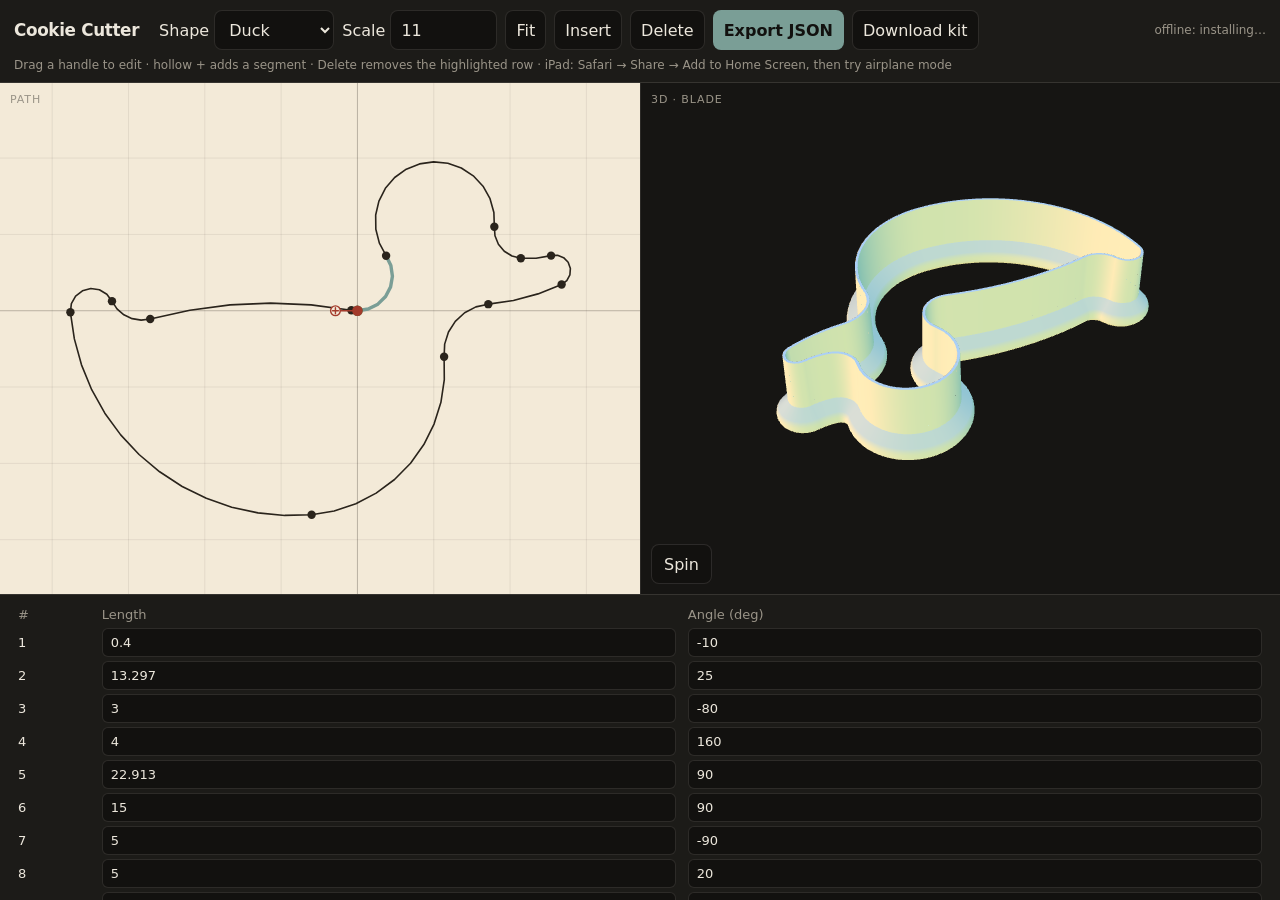
==== commit ea3fcff4: "add PWA" ====
--- a/cutter-es6/index.html
+++ b/cutter-es6/index.html
@@ -4,6 +4,14 @@
 <head>
 <meta charset="utf-8"/>
 <meta content="width=device-width, initial-scale=1, viewport-fit=cover" name="viewport"/>
+<meta content="yes" name="apple-mobile-web-app-capable"/>
+<meta content="yes" name="mobile-web-app-capable"/>
+<meta content="black-translucent" name="apple-mobile-web-app-status-bar-style"/>
+<meta content="Cutter" name="apple-mobile-web-app-title"/>
+<meta content="#12110f" name="theme-color"/>
+<link href="./manifest.json" rel="manifest"/>
+<link href="./icon-180.png" rel="apple-touch-icon"/>
+<link href="./favicon.svg" rel="icon" type="image/svg+xml"/>
 <title>Cookie Cutter</title>
 <style>:root{--bg:#12110f;--surface:#1c1b18;--fg:#ece7dc;--muted:#9a9488;--primary:#7a9e96;--paper:#f3ead8;--ink:#2a241c;--border:color-mix(in oklab,#ece7dc 12%,transparent);--font:"IBM Plex Sans","Segoe UI",system-ui,sans-serif;}*{box-sizing:border-box;}
 html,body{margin:0;height:100%;background:var(--bg);color:var(--fg);font-family:var(--font);}
@@ -13,7 +21,8 @@
 header{display:flex;flex-wrap:wrap;gap:8px;align-items:center;padding:10px 14px;border-bottom:1px solid var(--border);background:var(--surface);}
 header h1{font-size:1.05rem;font-weight:600;margin:0 12px 0 0;letter-spacing:-0.02em;}
 header select,header input,header button{background:var(--bg);color:var(--fg);border:1px solid var(--border);border-radius:8px;padding:8px 10px;font:inherit;min-height:40px;}
-header button.primary{background:var(--primary);color:#12110f;border-color:transparent;font-weight:600;}.hint{width:100%;margin:0;font-size:12px;color:var(--muted);}.stage{display:grid;grid-template-columns:1fr 1fr;min-height:0;}
+header button.primary{background:var(--primary);color:#12110f;border-color:transparent;font-weight:600;}.hint{width:100%;margin:0;font-size:12px;color:var(--muted);}
+#sw-status{margin-left:auto;font-size:12px;color:var(--muted);}.stage{display:grid;grid-template-columns:1fr 1fr;min-height:0;}
 @media(max-width:800px){.stage{grid-template-columns:1fr;grid-template-rows:1fr 1fr;}}.panel{position:relative;min-height:220px;}.panel+.panel{border-left:1px solid var(--border);}
 canvas{width:100%;height:100%;display:block;}.label{position:absolute;top:10px;left:10px;z-index:2;font-size:11px;letter-spacing:0.08em;text-transform:uppercase;color:var(--muted);pointer-events:none;}.spin{position:absolute;bottom:10px;left:10px;z-index:2;background:color-mix(in oklab,var(--bg) 80%,transparent);color:var(--fg);border:1px solid var(--border);border-radius:8px;padding:8px 12px;min-height:40px;font:inherit;}
 footer{border-top:1px solid var(--border);background:var(--surface);max-height:34vh;overflow:auto;padding:8px 12px 16px;}
@@ -38,7 +47,9 @@
 <button id="insert" type="button">Insert</button>
 <button id="del" type="button">Delete</button>
 <button class="primary" id="exportJson" type="button">Export JSON</button>
-<p class="hint">Drag a handle to edit · hollow + adds a segment · Delete removes the highlighted row</p>
+<button id="kit" type="button">Download kit</button>
+<span id="sw-status"></span>
+<p class="hint">Drag a handle to edit · hollow + adds a segment · Delete removes the highlighted row · iPad: Safari → Share → Add to Home Screen, then try airplane mode</p>
 </header>
 <div class="stage">
 <div class="panel">
@@ -201,11 +212,26 @@
 function compile(gl,type,src){const sh=gl.createShader(type);gl.shaderSource(sh,src);gl.compileShader(sh);if(!gl.getShaderParameter(sh,gl.COMPILE_STATUS)){console.error("WebGLCutter shader",gl.getShaderInfoLog(sh));}
 return sh;}
 if(!("modules" in global)){global["modules"]={}}
-global.modules["webgl-cutter.js"]={WebGLCutter};})(window);(function(global){let{CurveEditor}=modules["curve-editor.js"];let{WebGLCutter}=modules["webgl-cutter.js"];let{getOutline,OUTLINE_NAMES}=modules["cookiecutters.js"];let{serializeOutline}=modules["path-utils.js"];const shapeSel=document.getElementById("shape");const scaleIn=document.getElementById("scale");const delBtn=document.getElementById("del");const rows=document.getElementById("rows");for(const name of OUTLINE_NAMES.filter((n)=>n !=="Blade")){const opt=document.createElement("option");opt.value=name;opt.textContent=name;shapeSel.appendChild(opt);}
+global.modules["webgl-cutter.js"]={WebGLCutter};})(window);(function(global){const KIT_FILES=["standalone.html","README.md","Progress.md","es6_html_to_iife_html.py","sw.js","manifest.json","icon-180.png","favicon.svg","es6/README.md","es6/turtle-graphics.js","es6/geometry.js","es6/m4.js","es6/cookiecutters.js","es6/path-utils.js","es6/curve-editor.js","es6/webgl-cutter.js","es6/curve-editor-widget.js","es6/webgl-cutter-widget.js","es6/download-kit.js",];async function downloadKit(){const files=[];for(const name of KIT_FILES){const res=await fetch("./"+name);if(!res.ok) continue;files.push({name:"cutter-es6/"+name,data:new Uint8Array(await res.arrayBuffer())});}
+if(!files.length) throw new Error("Could not collect kit files");const zip=buildZip(files);const blob=new Blob([zip],{type:"application/zip"});const a=document.createElement("a");a.href=URL.createObjectURL(blob);a.download="cutter-es6.zip";a.click();URL.revokeObjectURL(a.href);}
+function buildZip(files){const locals=[];const centrals=[];let offset=0;for(const f of files){const name=utf8(f.name);const crc=crc32(f.data);const local=concat(u32(0x04034b50),u16(20),u16(0x0800),u16(0),u16(0),u16(0),u32(crc),u32(f.data.length),u32(f.data.length),u16(name.length),u16(0),name,f.data,);locals.push(local);centrals.push(concat(u32(0x02014b50),u16(20),u16(20),u16(0x0800),u16(0),u16(0),u16(0),u32(crc),u32(f.data.length),u32(f.data.length),u16(name.length),u16(0),u16(0),u16(0),u16(0),u32(0),u32(offset),name,),);offset+=local.length;}
+const central=concat(...centrals);const end=concat(u32(0x06054b50),u16(0),u16(0),u16(files.length),u16(files.length),u32(central.length),u32(offset),u16(0));return concat(...locals,central,end);}
+const CRC_TABLE=(()=>{const t=new Uint32Array(256);for(let n=0;n<256;n++){let c=n;for(let k=0;k<8;k++) c=c&1?0xedb88320 ^(c>>>1):c>>>1;t[n]=c>>>0;}
+return t;})();function crc32(u8){let c=0xffffffff;for(let i=0;i<u8.length;i++) c=CRC_TABLE[(c ^ u8[i])&255] ^(c>>>8);return(c ^ 0xffffffff)>>>0;}
+function utf8(s){return new TextEncoder().encode(s);}
+function u16(n){const b=new Uint8Array(2);new DataView(b.buffer).setUint16(0,n,true);return b;}
+function u32(n){const b=new Uint8Array(4);new DataView(b.buffer).setUint32(0,n,true);return b;}
+function concat(...parts){const len=parts.reduce((s,p)=>s+p.length,0);const out=new Uint8Array(len);let o=0;for(const p of parts){out.set(p,o);o+=p.length;}
+return out;}
+if(!("modules" in global)){global["modules"]={}}
+global.modules["download-kit.js"]={KIT_FILES,downloadKit};})(window);(function(global){let{CurveEditor}=modules["curve-editor.js"];let{WebGLCutter}=modules["webgl-cutter.js"];let{getOutline,OUTLINE_NAMES}=modules["cookiecutters.js"];let{serializeOutline}=modules["path-utils.js"];let{downloadKit}=modules["download-kit.js"];const shapeSel=document.getElementById("shape");const scaleIn=document.getElementById("scale");const delBtn=document.getElementById("del");const rows=document.getElementById("rows");for(const name of OUTLINE_NAMES.filter((n)=>n !=="Blade")){const opt=document.createElement("option");opt.value=name;opt.textContent=name;shapeSel.appendChild(opt);}
 const blank=document.createElement("option");blank.value="Blank";blank.textContent="Blank";shapeSel.appendChild(blank);shapeSel.value="Duck";let outline=getOutline("Duck");const editor=new CurveEditor(document.getElementById("edit"),{outline,onChange(next){outline=next;preview.setOutline(outline,{scale:Number(scaleIn.value)});renderTable();},onSelect(){renderTable();},});const preview=new WebGLCutter(document.getElementById("view"),{outline,outlineScale:11,bladeScale:5,animate:true,});function load(name){outline=name==="Blank"?{name:"Custom",startPoint:[0,0],startAngle:0,turtlePath:[]}:getOutline(name);editor.setOutline(outline,{fit:true,keepSelection:false});preview.setOutline(outline,{scale:Number(scaleIn.value)});renderTable();}
 function renderTable(){const selected=editor.getSelected();delBtn.disabled=outline.turtlePath.length===0;rows.innerHTML="";outline.turtlePath.forEach(([len,ang],i)=>{const tr=document.createElement("tr");if(i===selected) tr.className="sel";tr.innerHTML=`<td>${i + 1}</td>
             <td><input data-i="${i}" data-f="len" type="number" step="0.01" value="${len}" /></td>
             <td><input data-i="${i}" data-f="ang" type="number" step="0.1" value="${ang}" /></td>`;tr.addEventListener("click",(e)=>{if(e.target.tagName==="INPUT") return;editor.setSelected(i);renderTable();});rows.appendChild(tr);});}
-rows.addEventListener("change",(e)=>{const t=e.target;if(!(t instanceof HTMLInputElement)) return;const i=Number(t.dataset.i);const f=t.dataset.f;const v=Number(t.value);const next=outline.turtlePath.map((s)=>s.slice());next[i][f==="len"?0:1]=v;outline={...outline,turtlePath:next};editor.setOutline(outline);editor.setSelected(i);preview.setOutline(outline,{scale:Number(scaleIn.value)});});shapeSel.addEventListener("change",()=>load(shapeSel.value));scaleIn.addEventListener("change",()=>{preview.setOutline(outline,{scale:Number(scaleIn.value)});});document.getElementById("fit").onclick=()=>editor.fit();document.getElementById("insert").onclick=()=>editor.insertSegment();delBtn.onclick=()=>editor.deleteSegment();document.getElementById("exportJson").onclick=()=>{const blob=new Blob([serializeOutline(outline)],{type:"application/json"});const a=document.createElement("a");a.href=URL.createObjectURL(blob);a.download=`${outline.name || "cutter"}.json`;a.click();URL.revokeObjectURL(a.href);};document.getElementById("spin").onclick=()=>preview.setAnimate(true);window.addEventListener("keydown",(e)=>{if(e.target instanceof HTMLInputElement||e.target instanceof HTMLSelectElement) return;if(e.key==="Delete"||e.key==="Backspace"){e.preventDefault();editor.deleteSegment();} else if(e.key==="i"||e.key==="Insert"){editor.insertSegment();}});renderTable();})(window);</script>
+rows.addEventListener("change",(e)=>{const t=e.target;if(!(t instanceof HTMLInputElement)) return;const i=Number(t.dataset.i);const f=t.dataset.f;const v=Number(t.value);const next=outline.turtlePath.map((s)=>s.slice());next[i][f==="len"?0:1]=v;outline={...outline,turtlePath:next};editor.setOutline(outline);editor.setSelected(i);preview.setOutline(outline,{scale:Number(scaleIn.value)});});shapeSel.addEventListener("change",()=>load(shapeSel.value));scaleIn.addEventListener("change",()=>{preview.setOutline(outline,{scale:Number(scaleIn.value)});});document.getElementById("fit").onclick=()=>editor.fit();document.getElementById("insert").onclick=()=>editor.insertSegment();delBtn.onclick=()=>editor.deleteSegment();document.getElementById("exportJson").onclick=()=>{const blob=new Blob([serializeOutline(outline)],{type:"application/json"});const a=document.createElement("a");a.href=URL.createObjectURL(blob);a.download=`${outline.name || "cutter"}.json`;a.click();URL.revokeObjectURL(a.href);};document.getElementById("kit").onclick=()=>{downloadKit().catch((err)=>alert(err.message||String(err)));};document.getElementById("spin").onclick=()=>preview.setAnimate(true);window.addEventListener("keydown",(e)=>{if(e.target instanceof HTMLInputElement||e.target instanceof HTMLSelectElement) return;if(e.key==="Delete"||e.key==="Backspace"){e.preventDefault();editor.deleteSegment();} else if(e.key==="i"||e.key==="Insert"){editor.insertSegment();}});renderTable();})(window);</script>
+<script>(function(){const el=document.getElementById("sw-status");function set(msg){if(el) el.textContent=msg;}
+if(!("serviceWorker" in navigator)||location.protocol==="file:"){set("offline: n/a (needs https)");return;}
+set("offline: installing…");navigator.serviceWorker.register("./sw.js").then(()=>navigator.serviceWorker.ready).then(()=>caches.keys()).then((keys)=>set(keys.length?"offline: ready":"offline: waiting")).catch((err)=>set("offline: "+(err.message||"failed")));})();</script>
 </body>
 </html>
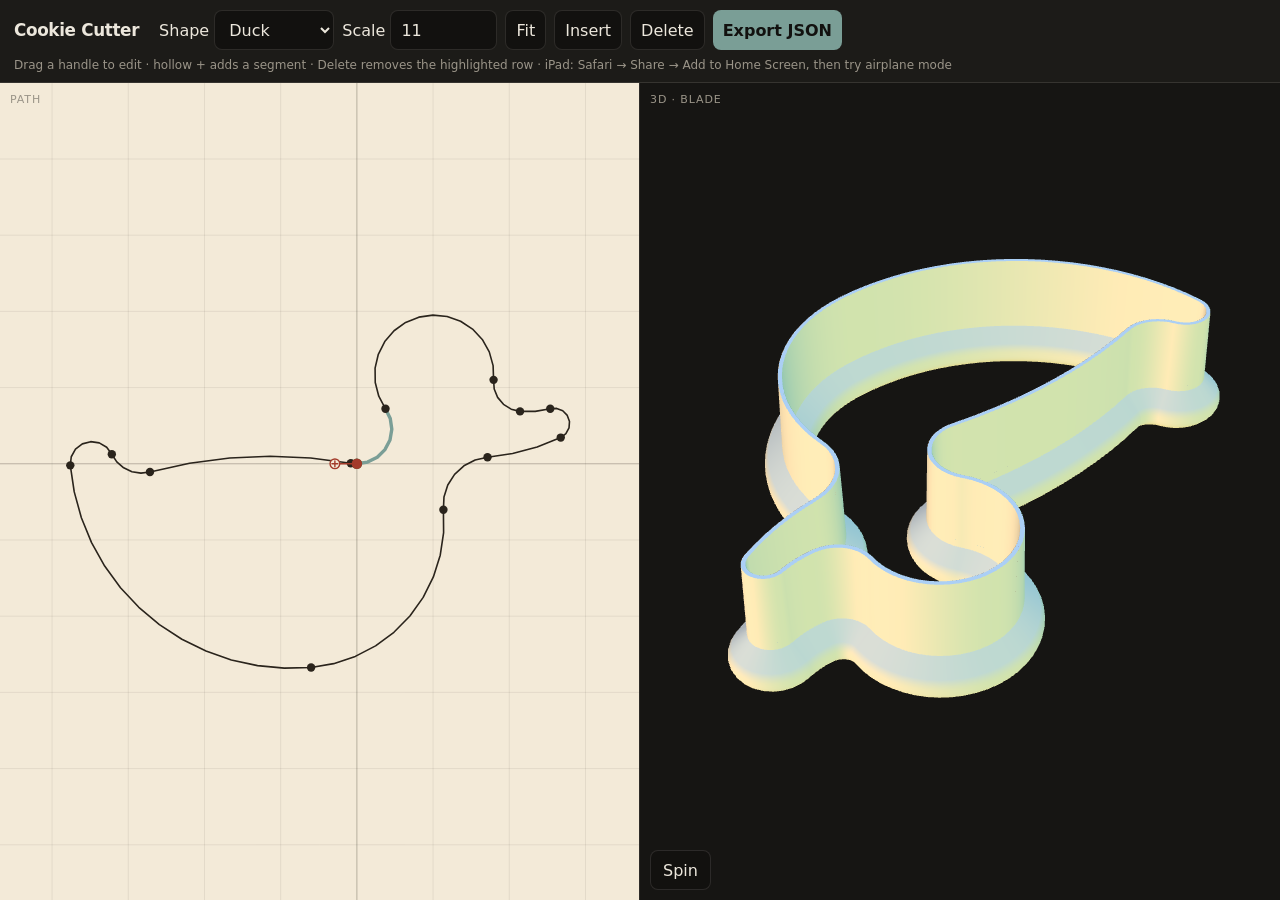
==== commit e5aa8c19: "Phase 1: Refactor to widget architecture - minimal HTML, modular JS" ====
--- a/cutter-es6/index.html
+++ b/cutter-es6/index.html
@@ -1,237 +1,19 @@
 <!DOCTYPE html>
-
 <html lang="en">
 <head>
-<meta charset="utf-8"/>
-<meta content="width=device-width, initial-scale=1, viewport-fit=cover" name="viewport"/>
-<meta content="yes" name="apple-mobile-web-app-capable"/>
-<meta content="yes" name="mobile-web-app-capable"/>
-<meta content="black-translucent" name="apple-mobile-web-app-status-bar-style"/>
-<meta content="Cutter" name="apple-mobile-web-app-title"/>
-<meta content="#12110f" name="theme-color"/>
-<link href="./manifest.json" rel="manifest"/>
-<link href="./icon-180.png" rel="apple-touch-icon"/>
-<link href="./favicon.svg" rel="icon" type="image/svg+xml"/>
-<title>Cookie Cutter</title>
-<style>:root{--bg:#12110f;--surface:#1c1b18;--fg:#ece7dc;--muted:#9a9488;--primary:#7a9e96;--paper:#f3ead8;--ink:#2a241c;--border:color-mix(in oklab,#ece7dc 12%,transparent);--font:"IBM Plex Sans","Segoe UI",system-ui,sans-serif;}*{box-sizing:border-box;}
-html,body{margin:0;height:100%;background:var(--bg);color:var(--fg);font-family:var(--font);}
-button:not(:disabled),[role="button"]:not(:disabled){cursor:pointer;}
-button:disabled{opacity:0.4;cursor:default;}
-#app{height:100%;display:grid;grid-template-rows:auto 1fr auto;min-height:100dvh;}
-header{display:flex;flex-wrap:wrap;gap:8px;align-items:center;padding:10px 14px;border-bottom:1px solid var(--border);background:var(--surface);}
-header h1{font-size:1.05rem;font-weight:600;margin:0 12px 0 0;letter-spacing:-0.02em;}
-header select,header input,header button{background:var(--bg);color:var(--fg);border:1px solid var(--border);border-radius:8px;padding:8px 10px;font:inherit;min-height:40px;}
-header button.primary{background:var(--primary);color:#12110f;border-color:transparent;font-weight:600;}.hint{width:100%;margin:0;font-size:12px;color:var(--muted);}
-#sw-status{margin-left:auto;font-size:12px;color:var(--muted);}.stage{display:grid;grid-template-columns:1fr 1fr;min-height:0;}
-@media(max-width:800px){.stage{grid-template-columns:1fr;grid-template-rows:1fr 1fr;}}.panel{position:relative;min-height:220px;}.panel+.panel{border-left:1px solid var(--border);}
-canvas{width:100%;height:100%;display:block;}.label{position:absolute;top:10px;left:10px;z-index:2;font-size:11px;letter-spacing:0.08em;text-transform:uppercase;color:var(--muted);pointer-events:none;}.spin{position:absolute;bottom:10px;left:10px;z-index:2;background:color-mix(in oklab,var(--bg) 80%,transparent);color:var(--fg);border:1px solid var(--border);border-radius:8px;padding:8px 12px;min-height:40px;font:inherit;}
-footer{border-top:1px solid var(--border);background:var(--surface);max-height:34vh;overflow:auto;padding:8px 12px 16px;}
-table{width:100%;border-collapse:collapse;font-variant-numeric:tabular-nums;font-size:13px;}
-th{text-align:left;color:var(--muted);font-weight:500;padding:4px 6px;}
-td{padding:2px 6px;}
-td input{width:100%;background:var(--bg);color:var(--fg);border:1px solid var(--border);border-radius:6px;padding:6px 8px;font:inherit;}
-tr.sel td{background:color-mix(in oklab,var(--primary) 18%,transparent);}
-</style>
+  <meta charset="utf-8">
+  <meta name="viewport" content="width=device-width, initial-scale=1, viewport-fit=cover">
+  <meta name="apple-mobile-web-app-capable" content="yes">
+  <meta name="apple-mobile-web-app-status-bar-style" content="black-translucent">
+  <meta name="apple-mobile-web-app-title" content="Cutter">
+  <meta name="theme-color" content="#12110f">
+  <link rel="manifest" href="./manifest.json">
+  <link rel="apple-touch-icon" href="./icon-180.png">
+  <link rel="icon" href="./favicon.svg" type="image/svg+xml">
+  <title>Cookie Cutter</title>
 </head>
 <body>
-<div id="app">
-<header>
-<h1>Cookie Cutter</h1>
-<label>Shape
-          <select id="shape"></select>
-</label>
-<label>Scale
-          <input id="scale" max="40" min="1" step="0.5" type="number" value="11"/>
-</label>
-<button id="fit" type="button">Fit</button>
-<button id="insert" type="button">Insert</button>
-<button id="del" type="button">Delete</button>
-<button class="primary" id="exportJson" type="button">Export JSON</button>
-<button id="kit" type="button">Download kit</button>
-<span id="sw-status"></span>
-<p class="hint">Drag a handle to edit · hollow + adds a segment · Delete removes the highlighted row · iPad: Safari → Share → Add to Home Screen, then try airplane mode</p>
-</header>
-<div class="stage">
-<div class="panel">
-<div class="label">Path</div>
-<canvas id="edit"></canvas>
-</div>
-<div class="panel">
-<div class="label">3D · Blade</div>
-<canvas id="view"></canvas>
-<button class="spin" id="spin" type="button">Spin</button>
-</div>
-</div>
-<footer>
-<table>
-<thead><tr><th>#</th><th>Length</th><th>Angle (deg)</th></tr></thead>
-<tbody id="rows"></tbody>
-</table>
-</footer>
-</div>
-<script type="text/javascript">(function(global){function TurtlePathLengthArea(TurtlePath,arcStartAngle=0){let totalLength=0;let totalArea=0;let firstMoment=[0,0];let arcStartPoint=[0,0];let arcEndAngle=0;for(let[arcLength,arcAngle] of TurtlePath){const halfArcAngle=arcAngle/2;const chordAngle=arcStartAngle+halfArcAngle;const cosChordAngle=Math.cos(chordAngle);const sinChordAngle=Math.sin(chordAngle);totalLength+=arcLength;let chordLength;if(arcAngle !==0){if(arcLength !==0){const radius=arcLength/arcAngle;const sinHalfArcAngle=Math.sin(halfArcAngle);chordLength=radius*sinHalfArcAngle*2;const arcSegmentArea=0.5*radius**2*(arcAngle-Math.sin(arcAngle));const y_a=(2/3)*(radius*sinHalfArcAngle)**3;totalArea+=arcSegmentArea;firstMoment[0]+=arcSegmentArea*(arcStartPoint[0]-radius*Math.sin(arcStartAngle))+y_a*sinChordAngle;firstMoment[1]+=arcSegmentArea*(arcStartPoint[1]+radius*Math.cos(arcStartAngle))-y_a*cosChordAngle;} else{chordLength=0;}} else{chordLength=arcLength;}
-const arcEndPoint=[arcStartPoint[0]+chordLength*cosChordAngle,arcStartPoint[1]+chordLength*sinChordAngle,];arcEndAngle=arcStartAngle+arcAngle;const triangleArea=(arcStartPoint[0]*arcEndPoint[1]-arcEndPoint[0]*arcStartPoint[1])/2;totalArea+=triangleArea;firstMoment[0]+=(triangleArea*(arcStartPoint[0]+arcEndPoint[0]))/3;firstMoment[1]+=(triangleArea*(arcStartPoint[1]+arcEndPoint[1]))/3;arcStartPoint=arcEndPoint;arcStartAngle=arcEndAngle;}
-const centroid=[firstMoment[0]/totalArea,firstMoment[1]/totalArea];return[totalLength,totalArea,arcStartPoint,arcEndAngle,centroid];}
-function*Segments2Complex({p0_a0_segs=[[[0,0],[1,0],],[],],scale=1.0,tol=0.05,offs=0,loops=1,return_start=false,}={}){const[p0,a0]=p0_a0_segs[0];const Segs=p0_a0_segs[1];let a=a0.slice();let p=p0.slice();p[0]=p[0]-a[0]*offs;p[1]=p[1]-a[1]*offs;let L=0;if(return_start){yield{point:p.slice(),angle:a.slice(),length:L,segmentIndex:-1};}
-let loopcount=0;while(loops===null||loops===Infinity||loopcount<loops){loopcount++;for(let X=0;X<Segs.length;X++){let[l,da]=Segs[X];l*=scale;if(da !==0){let r=l/da;r+=offs;let n;let v;if(r !==0){l=r*da;const dl=2*Math.sqrt(2*Math.abs(r)*tol);n=Math.max(Math.ceil((6*Math.abs(da))/(2*Math.PI)),Math.floor(l/dl)+1,);const dda2=[Math.cos((0.5*da)/n),Math.sin((0.5*da)/n)];v=[2*r*dda2[1]*dda2[0],2*r*dda2[1]*dda2[1]];v=[v[0]*a[0]-v[1]*a[1],v[0]*a[1]+v[1]*a[0]];} else{n=1;v=[0,0];}
-const dda=[Math.cos(da/n),Math.sin(da/n)];for(let i=0;i<n;i++){L+=l/n;p[0]+=v[0];p[1]+=v[1];a=[a[0]*dda[0]-a[1]*dda[1],a[0]*dda[1]+a[1]*dda[0]];yield{point:p.slice(),angle:a.slice(),length:L,segmentIndex:X};v=[v[0]*dda[0]-v[1]*dda[1],v[0]*dda[1]+v[1]*dda[0]];}} else{L+=l;p[0]+=l*a[0];p[1]+=l*a[1];yield{point:p.slice(),angle:a.slice(),length:L,segmentIndex:X};}}
-if(loops===1) break;}}
-function plot_segments(ctx,{p0=[0,0],a0=[1,0],segs=[],scale=1.0,tol=0.05,offs=0,loops=1,return_start=true,}={},){const gen=Segments2Complex({p0_a0_segs:[[p0,a0],segs,],scale,tol,offs:0,loops,return_start,});ctx.beginPath();const first=gen.next();if(first.done) return;const{point,angle}=first.value;const[cos_ang,sin_ang]=angle;ctx.moveTo(point[0]-offs*sin_ang,point[1]+offs*cos_ang);for(const step of gen){const[c,s]=step.angle;ctx.lineTo(step.point[0]-offs*s,step.point[1]+offs*c);}
-ctx.stroke();}
-if(!("modules" in global)){global["modules"]={}}
-global.modules["turtle-graphics.js"]={TurtlePathLengthArea,Segments2Complex,plot_segments};})(window);(function(global){let{Segments2Complex,TurtlePathLengthArea}=modules["turtle-graphics.js"];const DEG=Math.PI/180;function headingFromDeg(deg){const r=deg*DEG;return[Math.cos(r),Math.sin(r)];}
-function segsToRadians(turtlePath){return turtlePath.map(([l,a])=>[Number(l),Number(a)*DEG]);}
-function walkPath(outline,{scale=1,tol=0.05,returnStart=true}={}){const startPoint=outline.startPoint||[0,0];const startAngle=outline.startAngle??0;const a0=headingFromDeg(startAngle);const p0=[startPoint[0]*scale,startPoint[1]*scale];const segs=segsToRadians(outline.turtlePath||[]);return Array.from(Segments2Complex({p0_a0_segs:[[p0,a0],segs],scale,tol,loops:1,return_start:returnStart,}),);}
-function outlineToEpath(outline,{scale=1,tol=0.05}={}){return walkPath(outline,{scale,tol,returnStart:false}).map(({point,angle})=>[point,angle,]);}
-function pathStats(outline,{scale=1}={}){const segs=segsToRadians(outline.turtlePath||[]).map(([l,a])=>[l*scale,a]);const startAngle=(outline.startAngle??0)*DEG;const[length,area,end,endAngle,centroid]=TurtlePathLengthArea(segs,startAngle);const start=outline.startPoint||[0,0];const dx=end[0]-start[0]*scale;const dy=end[1]-start[1]*scale;const gap=Math.hypot(dx,dy);return{length,area,end,endAngle,centroid,gap,closed:gap<0.35*scale};}
-function boundsOf(points){let minX=Infinity,minY=Infinity,maxX=-Infinity,maxY=-Infinity;for(const p of points){if(p[0]<minX) minX=p[0];if(p[1]<minY) minY=p[1];if(p[0]>maxX) maxX=p[0];if(p[1]>maxY) maxY=p[1];}
-if(!isFinite(minX)) return{minX:-1,minY:-1,maxX:1,maxY:1,cx:0,cy:0,w:2,h:2};return{minX,minY,maxX,maxY,cx:(minX+maxX)/2,cy:(minY+maxY)/2,w:Math.max(maxX-minX,1e-6),h:Math.max(maxY-minY,1e-6),};}
-function centerEpath(epath){const b=boundsOf(epath.map(([p])=>p));return epath.map(([p,a])=>[[p[0]-b.cx,p[1]-b.cy],a]);}
-function fitArc(start,headingRad,end){const dx=end[0]-start[0];const dy=end[1]-start[1];const chord=Math.hypot(dx,dy);if(chord<1e-8) return{len:0,ang:0};const chordHdg=Math.atan2(dy,dx);let half=chordHdg-headingRad;while(half>Math.PI) half-=2*Math.PI;while(half<-Math.PI) half+=2*Math.PI;const ang=2*half;let len;if(Math.abs(ang)<1e-6){len=chord;} else{len=(ang*chord)/(2*Math.sin(ang/2));}
-return{len,ang:ang/DEG};}
-function serializeOutline(outline){return JSON.stringify({name:outline.name||"Custom",startPoint:outline.startPoint||[0,0],startAngle:outline.startAngle??0,turtlePath:outline.turtlePath,},null,2,);}
-function parseOutline(text){const t=text.trim();if(t.startsWith("{")||t.startsWith("[")){const data=JSON.parse(t);if(Array.isArray(data)){return{name:"Custom",startPoint:[0,0],startAngle:0,turtlePath:data};}
-const path=data.turtlePath||data.segs||data.segments;if(!path) throw new Error("JSON has no turtlePath");return{name:data.name||"Custom",startPoint:data.startPoint||[0,0],startAngle:data.startAngle??0,turtlePath:path.map((s)=>Array.isArray(s)?[Number(s[0]),Number(s[1])]:[Number(s.len),Number(s.ang)],),};}
-const turtlePath=[];for(const line of t.split(/\r?\n/)){const clean=line.replace(/[\[\]]/g,"").trim();if(!clean) continue;const parts=clean.split(/[,\s]+/).map(Number).filter((n)=>!Number.isNaN(n));for(let i=0;i+1<parts.length;i+=2){turtlePath.push([parts[i],parts[i+1]]);}}
-if(!turtlePath.length) throw new Error("No segments found");return{name:"Custom",startPoint:[0,0],startAngle:0,turtlePath};}
-if(!("modules" in global)){global["modules"]={}}
-global.modules["path-utils.js"]={DEG,headingFromDeg,segsToRadians,walkPath,outlineToEpath,pathStats,boundsOf,centerEpath,fitArc,serializeOutline,parseOutline};})(window);(function(global){let{walkPath,boundsOf,fitArc,DEG}=modules["path-utils.js"];const HIT_PX=26;const ADD_PX=22;class CurveEditor{constructor(canvas,opts={}){this.canvas=canvas;this.ctx=canvas.getContext("2d");this.onChange=opts.onChange||(()=>{});this.onSelect=opts.onSelect||(()=>{});this.outline=normalizeOutline(opts.outline);const n=this.outline.turtlePath.length;this.editIdx=opts.editIdx??(n?n-1:-1);this.view={cx:0,cy:0,scale:12};this._drag=null;this._pointers=new Map();this._pinch=null;this._raf=0;this._ro=null;this._moved=false;this._onPtrDown=this._onPtrDown.bind(this);this._onPtrMove=this._onPtrMove.bind(this);this._onPtrUp=this._onPtrUp.bind(this);this._onWheel=this._onWheel.bind(this);canvas.style.touchAction="none";canvas.addEventListener("pointerdown",this._onPtrDown);canvas.addEventListener("pointermove",this._onPtrMove);canvas.addEventListener("pointerup",this._onPtrUp);canvas.addEventListener("pointercancel",this._onPtrUp);canvas.addEventListener("wheel",this._onWheel,{passive:false});if(typeof ResizeObserver !=="undefined"){this._ro=new ResizeObserver(()=>this.redraw());this._ro.observe(canvas);}
-this.fit();this.redraw();}
-setOutline(outline,{fit=false,keepSelection=true}={}){this.outline=normalizeOutline(outline);const n=this.outline.turtlePath.length;if(!keepSelection||this.editIdx>=n) this.editIdx=n?n-1:-1;if(fit) this.fit();this.redraw();}
-setSelected(idx){const n=this.outline.turtlePath.length;this.editIdx=n===0?-1:Math.max(-1,Math.min(idx,n-1));this.redraw();this.onSelect(this.editIdx);}
-getSelected(){return this.editIdx;}
-getOutline(){return{name:this.outline.name,startPoint:this.outline.startPoint.slice(),startAngle:this.outline.startAngle,turtlePath:this.outline.turtlePath.map(([l,a])=>[l,a]),};}
-insertSegment(at){const n=this.outline.turtlePath.length;const i=at==null?(this.editIdx>=0?this.editIdx+1:n):at;const clamped=Math.max(0,Math.min(i,n));this.outline.turtlePath.splice(clamped,0,[4,0]);this.editIdx=clamped;this.redraw();this.onSelect(this.editIdx);this.onChange(this.getOutline());return this.editIdx;}
-deleteSegment(at){const n=this.outline.turtlePath.length;if(!n) return-1;const i=at==null?(this.editIdx>=0?this.editIdx:n-1):at;if(i<0||i>=n) return this.editIdx;this.outline.turtlePath.splice(i,1);const m=this.outline.turtlePath.length;this.editIdx=m?Math.min(i,m-1):-1;this.redraw();this.onSelect(this.editIdx);this.onChange(this.getOutline());return this.editIdx;}
-fit(){const samples=walkPath(this.outline,{scale:1,tol:0.08,returnStart:true});const pts=samples.map((s)=>s.point);if(!pts.length) pts.push([0,0]);const b=boundsOf(pts);const rect=this.canvas.getBoundingClientRect();const w=Math.max(rect.width,40);const h=Math.max(rect.height,40);const pad=0.78;this.view.cx=b.cx;this.view.cy=b.cy;this.view.scale=Math.min((w*pad)/b.w,(h*pad)/b.h);this.view.scale=Math.max(4,Math.min(this.view.scale,80));this.redraw();}
-destroy(){const c=this.canvas;c.removeEventListener("pointerdown",this._onPtrDown);c.removeEventListener("pointermove",this._onPtrMove);c.removeEventListener("pointerup",this._onPtrUp);c.removeEventListener("pointercancel",this._onPtrUp);c.removeEventListener("wheel",this._onWheel);this._ro?.disconnect();if(this._raf) cancelAnimationFrame(this._raf);}
-worldFromEvent(e){const rect=this.canvas.getBoundingClientRect();const sx=e.clientX-rect.left-rect.width/2;const sy=e.clientY-rect.top-rect.height/2;return[this.view.cx+sx/this.view.scale,this.view.cy-sy/this.view.scale,];}
-_onPtrDown(e){this.canvas.setPointerCapture(e.pointerId);this._pointers.set(e.pointerId,{x:e.clientX,y:e.clientY});this._moved=false;if(this._pointers.size===2){const pts=[...this._pointers.values()];this._pinch={dist:Math.hypot(pts[0].x-pts[1].x,pts[0].y-pts[1].y),scale:this.view.scale,};this._drag=null;return;}
-if(e.button===1||e.shiftKey||e.altKey){this._drag={mode:"pan",x:e.clientX,y:e.clientY,cx:this.view.cx,cy:this.view.cy};return;}
-const world=this.worldFromEvent(e);const samples=walkPath(this.outline,{scale:1,tol:0.04,returnStart:true});const vertices=vertexList(samples,this.outline);const tol=HIT_PX/this.view.scale;const addPt=addHandlePoint(samples,ADD_PX/this.view.scale);const hitAdd=addPt&&Math.hypot(addPt[0]-world[0],addPt[1]-world[1])<tol;const hitV=hitVertex(vertices,world,tol);const n=this.outline.turtlePath.length;let idx=this.editIdx;let append=false;if(hitAdd){this.outline.turtlePath.push([0,0]);idx=this.outline.turtlePath.length-1;append=true;} else if(hitV>0){idx=hitV-1;} else if(hitV===0&&n>0){idx=0;} else{const hitSeg=hitSegment(samples,world,tol*1.4);if(hitSeg>=0){idx=hitSeg;} else{this._drag={mode:"pan",x:e.clientX,y:e.clientY,cx:this.view.cx,cy:this.view.cy};return;}}
-this.editIdx=idx;const startState=stateBefore(this.outline,idx);this._drag={mode:"edit",idx,append,start:startState.point,heading:startState.heading,};this.onSelect(idx);this.redraw();}
-_onPtrMove(e){if(this._pointers.has(e.pointerId)){this._pointers.set(e.pointerId,{x:e.clientX,y:e.clientY});}
-if(this._pointers.size>=2&&this._pinch){const pts=[...this._pointers.values()];const dist=Math.hypot(pts[0].x-pts[1].x,pts[0].y-pts[1].y);this.view.scale=Math.max(2,Math.min(120,this._pinch.scale*(dist/Math.max(this._pinch.dist,1))));this.redraw();return;}
-if(!this._drag) return;this._moved=true;if(this._drag.mode==="pan"){const dx=e.clientX-this._drag.x;const dy=e.clientY-this._drag.y;this.view.cx=this._drag.cx-dx/this.view.scale;this.view.cy=this._drag.cy+dy/this.view.scale;this.redraw();return;}
-const world=this.worldFromEvent(e);const{len,ang}=fitArc(this._drag.start,this._drag.heading,world);const idx=this._drag.idx;if(idx>=0){this.outline.turtlePath[idx]=[roundN(len,4),roundN(ang,3)];}
-this.redraw();}
-_onPtrUp(e){this._pointers.delete(e.pointerId);if(this._pointers.size<2) this._pinch=null;if(this._drag?.mode==="edit"){const segs=this.outline.turtlePath;const idx=this._drag.idx;const last=segs[idx];if(this._drag.append&&last&&Math.abs(last[0])<1e-3&&Math.abs(last[1])<1e-3){segs.splice(idx,1);this.editIdx=segs.length?segs.length-1:-1;this.onSelect(this.editIdx);}
-this.onChange(this.getOutline());}
-this._drag=null;this.redraw();}
-_onWheel(e){e.preventDefault();const factor=e.deltaY<0?1.08:1/1.08;this.view.scale=Math.max(2,Math.min(120,this.view.scale*factor));this.redraw();}
-redraw(){if(this._raf) return;this._raf=requestAnimationFrame(()=>{this._raf=0;this._paint();});}
-_size(){const dpr=Math.min(window.devicePixelRatio||1,2);const rect=this.canvas.getBoundingClientRect();const w=Math.max(1,Math.round(rect.width*dpr));const h=Math.max(1,Math.round(rect.height*dpr));if(this.canvas.width !==w||this.canvas.height !==h){this.canvas.width=w;this.canvas.height=h;}
-return{w,h,dpr};}
-_paint(){const{ctx}=this;const{w,h,dpr}=this._size();ctx.setTransform(1,0,0,1,0,0);ctx.clearRect(0,0,w,h);const paper=getCss("--color-paper","#f3ead8");const ink=getCss("--color-ink","#2a241c");const accent=getCss("--color-primary","#7a9e96");ctx.fillStyle=paper;ctx.fillRect(0,0,w,h);ctx.setTransform(this.view.scale*dpr,0,0,-this.view.scale*dpr,w/2-this.view.cx*this.view.scale*dpr,h/2+this.view.cy*this.view.scale*dpr,);this._drawGrid(ctx);const samples=walkPath(this.outline,{scale:1,tol:0.03,returnStart:true});if(!samples.length) return;ctx.lineJoin="round";ctx.lineCap="round";ctx.strokeStyle=ink;ctx.lineWidth=1.6/this.view.scale;ctx.beginPath();ctx.moveTo(samples[0].point[0],samples[0].point[1]);for(let i=1;i<samples.length;i++) ctx.lineTo(samples[i].point[0],samples[i].point[1]);ctx.stroke();if(this.editIdx>=0){ctx.strokeStyle=accent;ctx.lineWidth=3.4/this.view.scale;ctx.beginPath();let pen=false;let prev=samples[0].point;for(const s of samples){if(s.segmentIndex===this.editIdx){if(!pen){ctx.moveTo(prev[0],prev[1]);pen=true;}
-ctx.lineTo(s.point[0],s.point[1]);} else if(pen){break;}
-prev=s.point;}
-ctx.stroke();}
-const vertices=vertexList(samples,this.outline);const r=4.2/this.view.scale;vertices.forEach((p,i)=>{const last=i===vertices.length-1;const sel=i===this.editIdx+1;ctx.fillStyle=i===0?"#2f7a4a":last?"#a33b2b":sel?accent:ink;disc(ctx,p[0],p[1],sel||last||i===0?r*1.25:r);});const end=vertices[vertices.length-1];const tail=samples[samples.length-1];if(end&&tail){const add=addHandlePoint(samples,ADD_PX/this.view.scale);ctx.strokeStyle="#a33b2b";ctx.lineWidth=1.4/this.view.scale;ctx.beginPath();ctx.moveTo(end[0],end[1]);ctx.lineTo(add[0],add[1]);ctx.stroke();ctx.fillStyle=paper;disc(ctx,add[0],add[1],r*1.15);ctx.strokeStyle="#a33b2b";ctx.beginPath();ctx.arc(add[0],add[1],r*1.15,0,Math.PI*2);ctx.stroke();ctx.beginPath();ctx.moveTo(add[0]-r*0.7,add[1]);ctx.lineTo(add[0]+r*0.7,add[1]);ctx.moveTo(add[0],add[1]-r*0.7);ctx.lineTo(add[0],add[1]+r*0.7);ctx.stroke();}}
-_drawGrid(ctx){const step=niceStep(48/this.view.scale);const rect=this.canvas.getBoundingClientRect();const halfW=rect.width/(2*this.view.scale);const halfH=rect.height/(2*this.view.scale);const x0=this.view.cx-halfW;const x1=this.view.cx+halfW;const y0=this.view.cy-halfH;const y1=this.view.cy+halfH;ctx.strokeStyle="rgba(42,36,28,0.08)";ctx.lineWidth=1/this.view.scale;ctx.beginPath();for(let x=Math.floor(x0/step)*step;x<=x1;x+=step){ctx.moveTo(x,y0);ctx.lineTo(x,y1);}
-for(let y=Math.floor(y0/step)*step;y<=y1;y+=step){ctx.moveTo(x0,y);ctx.lineTo(x1,y);}
-ctx.stroke();ctx.strokeStyle="rgba(42,36,28,0.22)";ctx.beginPath();ctx.moveTo(x0,0);ctx.lineTo(x1,0);ctx.moveTo(0,y0);ctx.lineTo(0,y1);ctx.stroke();}}
-function normalizeOutline(o={}){return{name:o.name||"Custom",startPoint:(o.startPoint||[0,0]).slice(),startAngle:o.startAngle??0,turtlePath:(o.turtlePath||[]).map((s)=>[Number(s[0]),Number(s[1])]),};}
-function stateBefore(outline,idx){const prefix={...outline,turtlePath:outline.turtlePath.slice(0,Math.max(0,idx)),};const samples=walkPath(prefix,{scale:1,tol:0.05,returnStart:true});const last=samples[samples.length-1];const heading=last?Math.atan2(last.angle[1],last.angle[0]):(outline.startAngle??0)*DEG;return{point:last?last.point:outline.startPoint||[0,0],heading};}
-function vertexList(samples,outline){if(!samples.length) return[outline.startPoint||[0,0]];const lastOf=new Map();for(const s of samples) lastOf.set(s.segmentIndex,s.point);const verts=[samples[0].point];const keys=[...lastOf.keys()].filter((k)=>k>=0).sort((a,b)=>a-b);for(const k of keys) verts.push(lastOf.get(k));return verts;}
-function addHandlePoint(samples,dist){const last=samples[samples.length-1];if(!last) return[0,0];return[last.point[0]+last.angle[0]*dist,last.point[1]+last.angle[1]*dist];}
-function hitVertex(vertices,world,tol){let best=-1;let bestD=tol;vertices.forEach((p,i)=>{const d=Math.hypot(p[0]-world[0],p[1]-world[1]);if(d<bestD){bestD=d;best=i;}});return best;}
-function hitSegment(samples,world,tol){let best=-1;let bestD=tol;for(let i=1;i<samples.length;i++){const a=samples[i-1].point;const b=samples[i].point;const d=distToSeg(world,a,b);const idx=samples[i].segmentIndex;if(idx>=0&&d<bestD){bestD=d;best=idx;}}
-return best;}
-function distToSeg(p,a,b){const vx=b[0]-a[0];const vy=b[1]-a[1];const l2=vx*vx+vy*vy;if(l2<1e-12) return Math.hypot(p[0]-a[0],p[1]-a[1]);let t=((p[0]-a[0])*vx+(p[1]-a[1])*vy)/l2;t=Math.max(0,Math.min(1,t));return Math.hypot(p[0]-(a[0]+t*vx),p[1]-(a[1]+t*vy));}
-function disc(ctx,x,y,r){ctx.beginPath();ctx.arc(x,y,r,0,Math.PI*2);ctx.fill();}
-function niceStep(raw){const p=Math.pow(10,Math.floor(Math.log10(Math.max(raw,1e-6))));const n=raw/p;if(n<2) return 2*p;if(n<5) return 5*p;return 10*p;}
-function roundN(v,n){const f=10**n;return Math.round(v*f)/f;}
-function getCss(name,fallback){if(typeof getComputedStyle==="undefined"||typeof document==="undefined") return fallback;const v=getComputedStyle(document.documentElement).getPropertyValue(name).trim();return v||fallback;}
-if(!("modules" in global)){global["modules"]={}}
-global.modules["curve-editor.js"]={CurveEditor};})(window);(function(global){function cube(dx=1,dy,dz){const numVertices=24;const stride=6*4;const X=0.5*dx;const Y=dy==null?X:dy;const Z=dz==null?X:dz;const vertices=new Float32Array([X,-Y,-Z,1,0,0,X,Y,-Z,1,0,0,X,Y,Z,1,0,0,X,-Y,Z,1,0,0,-X,Y,Z,-1,0,0,-X,Y,-Z,-1,0,0,-X,-Y,-Z,-1,0,0,-X,-Y,Z,-1,0,0,-X,Y,-Z,0,1,0,-X,Y,Z,0,1,0,X,Y,Z,0,1,0,X,Y,-Z,0,1,0,X,-Y,Z,0,-1,0,-X,-Y,Z,0,-1,0,-X,-Y,-Z,0,-1,0,X,-Y,-Z,0,-1,0,-X,-Y,Z,0,0,1,X,-Y,Z,0,0,1,X,Y,Z,0,0,1,-X,Y,Z,0,0,1,X,Y,-Z,0,0,-1,X,-Y,-Z,0,0,-1,-X,-Y,-Z,0,0,-1,-X,Y,-Z,0,0,-1,]);const indices=new Int16Array([0,1,2,2,3,0,4,5,6,6,7,4,8,9,10,10,11,8,12,13,14,14,15,12,16,17,18,18,19,16,20,21,22,22,23,20,]);return{indices,vertices,stride,numVertices};}
-function circle(r,n){const epath=[];for(let i=0;i<n;i++){const theta=(i*2*Math.PI)/n;const s=Math.sin(theta);const c=Math.cos(theta);epath[i]=[[r*c,r*s],[-s,c],];}
-return epath;}
-function extrude(epath,shape){const m=epath.length;const n=shape.length;const numVertices=m*n;const vertices=new Float32Array(numVertices*6);const stride=6*4;const indices=new Uint16Array(numVertices*6);for(let j=0;j<m;j++){const[[x_p,y_p],[ms_p,c_p]]=epath[j];for(let i=0;i<n;i++){const[[x_s,y_s],[ms_s,c_s]]=shape[i];const k=j*n+i;vertices[k*6+0]=x_p+x_s*c_p;vertices[k*6+1]=y_p-x_s*ms_p;vertices[k*6+2]=y_s;vertices[k*6+3]=c_s*c_p;vertices[k*6+4]=-c_s*ms_p;vertices[k*6+5]=-ms_s;indices[k*6+0]=j*n+i;indices[k*6+1]=((j+1)%m)*n+((i+1)%n);indices[k*6+2]=j*n+((i+1)%n);indices[k*6+3]=j*n+i;indices[k*6+4]=((j+1)%m)*n+i;indices[k*6+5]=((j+1)%m)*n+((i+1)%n);}}
-return{indices,vertices,stride,numVertices};}
-if(!("modules" in global)){global["modules"]={}}
-global.modules["geometry.js"]={cube,circle,extrude};})(window);(function(global){const cookiecutters={outlines:{Star:{turtlePath:[[2,-58],[8,0],[3.2,130],[8,0],[2,-58],[8,0],[3.2,130],[8,0],[2,-58],[8,0],[3.2,130],[8,0],[2,-58],[8,0],[3.2,130],[8,0],[2,-58],[8,0],[3.2,130],[8,0],],},Plain:{startPoint:[10,0],startAngle:90,turtlePath:[[62.83185,360]],},Scalloped:{turtlePath:[[1,-110],[2,150],[1,-110],[2,150],[1,-110],[2,150],[1,-110],[2,150],[1,-110],[2,150],[1,-110],[2,150],[1,-110],[2,150],[1,-110],[2,150],[1,-110],[2,150],],},Heart:{startAngle:180,turtlePath:[[0.45,-45],[10,180],[6.91,-10],[1.1,110],[6.91,-10],[10,180],[0.45,-45],],},Duck:{startAngle:180,turtlePath:[[0.4,-10],[13.297,25],[3,-80],[4,160],[22.913,90],[15,90],[5,-90],[5,20],[3,170],[2,-20],[3,-90],[15,220],[5,-125],],},Tree:{startAngle:180,turtlePath:[[0.75,40],[3,0],[1.5,140],[0.6,0],[1,-140],[3,0],[1.5,140],[0.6,0],[1,-140],[3,0],[1.5,140],[0.6,0],[1,-140],[3,0],[1.5,140],[11.431,0],[1.5,140],[3,0],[1,-140],[0.6,0],[1.5,140],[3,0],[1,-140],[0.6,0],[1.5,140],[3,0],[1,-140],[0.6,0],[1.5,140],[3,0],[0.75,40],],},Blade:{startPoint:[-1.8,0],startAngle:0,turtlePath:[[3.6,0],[0,45],[0.661522368915,0],[3,90],[2.5,0],[0,-43.5679],[10,0],[0,88.5679],[0.5,0],[0,88.5679],[10,0],[0,-43.5679],[2.5,0],[3,90],[0.661522368915,0],[0,45],],},L:{turtlePath:[[8,0],[0,90],[4,0],[0,90],[8,0],[0,-180],[8,0],[0,90],[4,0],[0,90],[8,0],[0,90],[8,0],[0,-90],[16,0],[0,90],[8,0],[0,90],[4,0],[0,90],[8,0],[0,-180],[8,0],[0,90],[4,0],[0,90],[8,0],[0,-180],[8,0],[0,90],[4,0],[0,90],[8,0],[0,-180],[8,0],[0,90],[4,0],[0,90],[8,0],[0,-180],[8,0],[0,90],[4,0],[0,90],[16,0],[0,-180],[16,0],[0,90],[4,0],[0,90],[4,0],[0,90],[24,0],[0,-180],[24,0],[0,90],[4,0],[0,90],[8,0],[0,-180],],},A:{turtlePath:[[0,70],[0.4,0],[0,-70],[0.41,0],[0,180],[0.41,0],[0,-110],[0.6,0],[0,-140],[1,0],[0,70],],},B:{turtlePath:[[0,90],[1,0],[0,-90],[0.25,0],[0.684,-180],[0.25,0],[0,180],[0.25,0],[0.896,-180],[0.25,0],[0,180],],},},};const OUTLINE_NAMES=Object.keys(cookiecutters.outlines);function getOutline(name){const o=cookiecutters.outlines[name];if(!o) return null;return{name,startPoint:o.startPoint?o.startPoint.slice():[0,0],startAngle:o.startAngle??0,turtlePath:o.turtlePath.map(([l,a])=>[l,a]),};}
-if(!("modules" in global)){global["modules"]={}}
-global.modules["cookiecutters.js"]={cookiecutters,OUTLINE_NAMES,getOutline};})(window);(function(global){const{sin,cos,sqrt,tan,PI}=Math,pi=PI;function xRot(a){const s=sin(a);const c=cos(a);return[1,0,0,0,0,c,s,0,0,-s,c,0,0,0,0,1];}
-function yRot(a){const s=sin(a);const c=cos(a);return[c,0,-s,0,0,1,0,0,s,0,c,0,0,0,0,1];}
-function zRot(a){const s=sin(a);const c=cos(a);return[c,s,0,0,-s,c,0,0,0,0,1,0,0,0,0,1];}
-function vRot([x,y,z],theta){x??=0;y??=0;z??=0;const length=sqrt(x*x+y*y+z*z);if(length==0){if(theta===undefined){return[1,0,0,0,0,1,0,0,0,0,1,0,0,0,0,1];}
-else{throw new Error("Rotation axis vector cannot be zero if a rotation angle is specified!");}}
-if(theta===undefined) theta=length;const c=cos(theta);const c1=1-c;const s=sin(theta);x/=length;y/=length;z/=length;return[c+c1*x**2,c1*x*y+s*z,c1*x*z-s*y,0,c1*x*y-s*z,c+c1*y**2,c1*y*z+s*x,0,c1*x*z+s*y,c1*y*z-s*x,c+c1*z**2,0,0,0,0,1];}
-function tLat([tx,ty,tz]){tx??=0;ty??=0;tz??=0;return[1,0,0,0,0,1,0,0,0,0,1,0,tx,ty,tz,1];}
-function scal([sx,sy,sz]){sx??=1;sy??=1;sz??=1;return[sx,0,0,0,0,sy,0,0,0,0,sz,0,0,0,0,1];}
-function T(A){return new Float32Array([A[0],A[4],A[8],A[12],A[1],A[5],A[9],A[13],A[2],A[6],A[10],A[14],A[3],A[7],A[11],A[15]]);}
-function mMul(B,A){const C=new Array(16);let sum;for(let i=0;i<4;++i)
-for(let j=0;j<4;++j){sum=0;for(let k=0;k<4;++k)
-sum+=B[i+4*k]*A[4*j+k];C[i+4*j]=sum;}
-return C;}
-function vMul(A,[x0,x1,x2,x3]){x0??=0;x1??=0;x2??=0;x3??=0;return new Float32Array([A[0]*x0+A[4]*x1+A[8]*x2+A[12]*x3,A[1]*x0+A[5]*x1+A[9]*x2+A[13]*x3,A[2]*x0+A[6]*x1+A[10]*x2+A[14]*x3,A[3]*x0+A[7]*x1+A[11]*x2+A[15]*x3]);}
-function persp(fov,aspR,near,far){const f=tan(pi*0.5-0.5*fov);const nfInv=1.0/(near-far);return[f/aspR,0,0,0,0,f,0,0,0,0,nfInv*(far+near),-1,0,0,2*far*near*nfInv,0];}
-function cMaj(A){return A;}
-function rMaj(A){return T(A);}
-function camMat([tx,ty,tz],azim,elev,d){tx??=0;ty??=0;tz??=0;d??=0;const s=sin(azim),c=cos(azim),se=sin(elev),ce=cos(elev);return new Float32Array([-s,-c*se,c*ce,0,c,-s*se,ce*s,0,0,ce,se,0,-c*ty+s*tx,c*se*tx-ce*tz+s*se*ty,-c*ce*tx-ce*s*ty-d-se*tz,1])};function icamMat(t,C,d){d??=0;return new Float32Array([C[0],C[4],C[8],0,C[1],C[5],C[9],0,C[2],C[6],C[10],0,C[2]*d+t[0]??0,C[6]*d+t[1]??0,C[10]*d+t[2]??0,1])};function camPos(targ,camMat,d){const[tx,ty,tz]=targ;const ex=camMat[2],ey=camMat[6],ez=camMat[10];return[tx+ex*d,ty+ey*d,tz+ez*d,1];};if(!("modules" in global)){global["modules"]={}}
-global.modules["m4.js"]={xRot,yRot,zRot,vRot,tLat,scal,T,mMul,vMul,persp,cMaj,rMaj,camMat,icamMat,camPos};})(window);(function(global){let{extrude}=modules["geometry.js"];let{getOutline}=modules["cookiecutters.js"];let{outlineToEpath,centerEpath,boundsOf}=modules["path-utils.js"];let M4=modules["m4.js"];const DEG=Math.PI/180;const vertexShaderSource=`
-attribute vec4 a_position;
-attribute vec4 a_normal;
-uniform mat4 u_matrix;
-varying vec4 v_color;
-void main() {
-  gl_Position = u_matrix * a_position;
-  float wxp = max(a_normal.x, 0.0);
-  float wxn = max(-a_normal.x, 0.0);
-  float wyp = max(a_normal.y, 0.0);
-  float wyn = max(-a_normal.y, 0.0);
-  float wzp = max(a_normal.z, 0.0);
-  float wzn = max(-a_normal.z, 0.0);
-  v_color = vec4(0.12, 0.11, 0.10, 1.0);
-  v_color.xyz += wxp*wxp * vec3(0.92, 0.82, 0.62);
-  v_color.xyz += wxn*wxn * vec3(0.35, 0.62, 0.60);
-  v_color.xyz += wyp*wyp * vec3(0.70, 0.78, 0.58);
-  v_color.xyz += wyn*wyn * vec3(0.45, 0.38, 0.32);
-  v_color.xyz += wzp*wzp * vec3(0.55, 0.70, 0.86);
-  v_color.xyz += wzn*wzn * vec3(0.78, 0.72, 0.40);
-}
-`;const fragmentShaderSource=`
-precision mediump float;
-varying vec4 v_color;
-void main() { gl_FragColor = v_color; }
-`;class WebGLCutter{constructor(canvas,opts={}){this.canvas=canvas;this.gl=canvas.getContext("webgl",{antialias:true,alpha:false,preserveDrawingBuffer:true});this.animate=opts.animate??true;this.bladeScale=opts.bladeScale??5;this.outlineScale=opts.outlineScale??11;this.camera={fov:30*DEG,target:[0,0,0],azim:30*DEG,elev:40*DEG,dist:400,};this.mesh={vertices:new Float32Array(0),indices:new Uint16Array(0),stride:24,numVertices:0};this._raf=0;this._dragging=false;this._prev=[0,0];this._pinchDist=0;this._listeners=[];if(!this.gl){console.warn("WebGLCutter: WebGL not available");return;}
-this._initGL();this._bindInput();if(opts.outline) this.setOutline(opts.outline,{scale:this.outlineScale});this._loop();}
-setOutline(outline,{scale,bladeScale}={}){if(scale !=null) this.outlineScale=scale;if(bladeScale !=null) this.bladeScale=bladeScale;if(!this.gl) return;if(!outline?.turtlePath?.length){this.mesh={vertices:new Float32Array(0),indices:new Uint16Array(0),stride:24,numVertices:0};this._upload();return;}
-const epath=centerEpath(outlineToEpath(outline,{scale:this.outlineScale,tol:0.08}));const blade=getOutline("Blade");const spath=outlineToEpath(blade,{scale:this.bladeScale,tol:0.05});this.mesh=extrude(epath,spath);const b=boundsOf(epath.map(([p])=>p));const zExt=boundsOf(spath.map(([p])=>p));const span=Math.max(b.w,b.h,zExt.h,40);this.camera.dist=span*2.6;this.camera.target=[0,0,0];this._upload();if(!this.animate) this._draw();}
-setAnimate(on){const was=this.animate;this.animate=!!on;if(this.animate&&!was) this._loop();}
-destroy(){this.animate=false;if(this._raf) cancelAnimationFrame(this._raf);const c=this.canvas;for(const[type,fn,opts] of this._listeners){c.removeEventListener(type,fn,opts);}
-this._ro?.disconnect();}
-_initGL(){const gl=this.gl;const vs=compile(gl,gl.VERTEX_SHADER,vertexShaderSource);const fs=compile(gl,gl.FRAGMENT_SHADER,fragmentShaderSource);const program=gl.createProgram();gl.attachShader(program,vs);gl.attachShader(program,fs);gl.linkProgram(program);if(!gl.getProgramParameter(program,gl.LINK_STATUS)){console.error("WebGLCutter link",gl.getProgramInfoLog(program));}
-gl.useProgram(program);this.program=program;this.positionLoc=gl.getAttribLocation(program,"a_position");this.normalLoc=gl.getAttribLocation(program,"a_normal");this.matrixLoc=gl.getUniformLocation(program,"u_matrix");this.vbo=gl.createBuffer();this.ibo=gl.createBuffer();}
-_upload(){const gl=this.gl;if(!gl) return;gl.bindBuffer(gl.ARRAY_BUFFER,this.vbo);gl.bufferData(gl.ARRAY_BUFFER,this.mesh.vertices,gl.STATIC_DRAW);gl.bindBuffer(gl.ELEMENT_ARRAY_BUFFER,this.ibo);gl.bufferData(gl.ELEMENT_ARRAY_BUFFER,this.mesh.indices,gl.STATIC_DRAW);}
-_bindInput(){const c=this.canvas;c.style.touchAction="none";const on=(type,fn,opts)=>{c.addEventListener(type,fn,opts);this._listeners.push([type,fn,opts]);};on("pointerdown",(e)=>{if(e.pointerType==="touch"&&e.isPrimary===false) return;c.setPointerCapture(e.pointerId);this._dragging=true;this._prev=[e.clientX,e.clientY];this.setAnimate(false);});on("pointermove",(e)=>{if(!this._dragging) return;const dx=e.clientX-this._prev[0];const dy=e.clientY-this._prev[1];this.camera.azim=(this.camera.azim-dx*0.008)%(Math.PI*2);this.camera.elev=Math.max(-Math.PI/2+0.05,Math.min(Math.PI/2-0.05,this.camera.elev+dy*0.008),);this._prev=[e.clientX,e.clientY];if(!this.animate) this._draw();});on("pointerup",()=>{this._dragging=false;});on("pointercancel",()=>{this._dragging=false;});on("wheel",(e)=>{e.preventDefault();this.camera.dist*=e.deltaY<0?0.92:1.08;this.camera.dist=Math.max(40,Math.min(8000,this.camera.dist));if(!this.animate) this._draw();},{passive:false},);on("touchmove",(e)=>{if(e.touches.length===2){e.preventDefault();const d=Math.hypot(e.touches[0].clientX-e.touches[1].clientX,e.touches[0].clientY-e.touches[1].clientY,);if(this._pinchDist){this.camera.dist*=this._pinchDist/d;this.camera.dist=Math.max(40,Math.min(8000,this.camera.dist));if(!this.animate) this._draw();}
-this._pinchDist=d;}},{passive:false},);on("touchend",()=>{this._pinchDist=0;});if(typeof ResizeObserver !=="undefined"){this._ro=new ResizeObserver(()=>this._draw());this._ro.observe(c);}}
-_loop(){const tick=()=>{if(!this.animate) return;this.camera.azim=(this.camera.azim+0.012)%(Math.PI*2);this._draw();this._raf=requestAnimationFrame(tick);};this._raf=requestAnimationFrame(tick);}
-_draw(){const gl=this.gl;if(!gl) return;const dpr=Math.min(window.devicePixelRatio||1,2);const rect=this.canvas.getBoundingClientRect();const w=Math.max(1,Math.round(rect.width*dpr));const h=Math.max(1,Math.round(rect.height*dpr));if(this.canvas.width !==w||this.canvas.height !==h){this.canvas.width=w;this.canvas.height=h;}
-gl.viewport(0,0,w,h);gl.clearColor(0.086,0.082,0.075,1);gl.clear(gl.COLOR_BUFFER_BIT|gl.DEPTH_BUFFER_BIT);if(!this.mesh.indices.length) return;gl.disable(gl.CULL_FACE);gl.enable(gl.DEPTH_TEST);gl.useProgram(this.program);gl.bindBuffer(gl.ARRAY_BUFFER,this.vbo);gl.enableVertexAttribArray(this.positionLoc);gl.vertexAttribPointer(this.positionLoc,3,gl.FLOAT,false,this.mesh.stride,0);gl.enableVertexAttribArray(this.normalLoc);gl.vertexAttribPointer(this.normalLoc,3,gl.FLOAT,false,this.mesh.stride,12);gl.bindBuffer(gl.ELEMENT_ARRAY_BUFFER,this.ibo);const asp=Math.max(rect.width,1)/Math.max(rect.height,1);const proj=M4.persp(this.camera.fov,asp,Math.max(1,this.camera.dist/50),this.camera.dist*4);const view=M4.camMat(this.camera.target,this.camera.azim,this.camera.elev,this.camera.dist);const vp=M4.mMul(proj,view);gl.uniformMatrix4fv(this.matrixLoc,false,new Float32Array(vp));gl.drawElements(gl.TRIANGLES,this.mesh.indices.length,gl.UNSIGNED_SHORT,0);}}
-function compile(gl,type,src){const sh=gl.createShader(type);gl.shaderSource(sh,src);gl.compileShader(sh);if(!gl.getShaderParameter(sh,gl.COMPILE_STATUS)){console.error("WebGLCutter shader",gl.getShaderInfoLog(sh));}
-return sh;}
-if(!("modules" in global)){global["modules"]={}}
-global.modules["webgl-cutter.js"]={WebGLCutter};})(window);(function(global){const KIT_FILES=["standalone.html","README.md","Progress.md","es6_html_to_iife_html.py","sw.js","manifest.json","icon-180.png","favicon.svg","es6/README.md","es6/turtle-graphics.js","es6/geometry.js","es6/m4.js","es6/cookiecutters.js","es6/path-utils.js","es6/curve-editor.js","es6/webgl-cutter.js","es6/curve-editor-widget.js","es6/webgl-cutter-widget.js","es6/download-kit.js",];async function downloadKit(){const files=[];for(const name of KIT_FILES){const res=await fetch("./"+name);if(!res.ok) continue;files.push({name:"cutter-es6/"+name,data:new Uint8Array(await res.arrayBuffer())});}
-if(!files.length) throw new Error("Could not collect kit files");const zip=buildZip(files);const blob=new Blob([zip],{type:"application/zip"});const a=document.createElement("a");a.href=URL.createObjectURL(blob);a.download="cutter-es6.zip";a.click();URL.revokeObjectURL(a.href);}
-function buildZip(files){const locals=[];const centrals=[];let offset=0;for(const f of files){const name=utf8(f.name);const crc=crc32(f.data);const local=concat(u32(0x04034b50),u16(20),u16(0x0800),u16(0),u16(0),u16(0),u32(crc),u32(f.data.length),u32(f.data.length),u16(name.length),u16(0),name,f.data,);locals.push(local);centrals.push(concat(u32(0x02014b50),u16(20),u16(20),u16(0x0800),u16(0),u16(0),u16(0),u32(crc),u32(f.data.length),u32(f.data.length),u16(name.length),u16(0),u16(0),u16(0),u16(0),u32(0),u32(offset),name,),);offset+=local.length;}
-const central=concat(...centrals);const end=concat(u32(0x06054b50),u16(0),u16(0),u16(files.length),u16(files.length),u32(central.length),u32(offset),u16(0));return concat(...locals,central,end);}
-const CRC_TABLE=(()=>{const t=new Uint32Array(256);for(let n=0;n<256;n++){let c=n;for(let k=0;k<8;k++) c=c&1?0xedb88320 ^(c>>>1):c>>>1;t[n]=c>>>0;}
-return t;})();function crc32(u8){let c=0xffffffff;for(let i=0;i<u8.length;i++) c=CRC_TABLE[(c ^ u8[i])&255] ^(c>>>8);return(c ^ 0xffffffff)>>>0;}
-function utf8(s){return new TextEncoder().encode(s);}
-function u16(n){const b=new Uint8Array(2);new DataView(b.buffer).setUint16(0,n,true);return b;}
-function u32(n){const b=new Uint8Array(4);new DataView(b.buffer).setUint32(0,n,true);return b;}
-function concat(...parts){const len=parts.reduce((s,p)=>s+p.length,0);const out=new Uint8Array(len);let o=0;for(const p of parts){out.set(p,o);o+=p.length;}
-return out;}
-if(!("modules" in global)){global["modules"]={}}
-global.modules["download-kit.js"]={KIT_FILES,downloadKit};})(window);(function(global){let{CurveEditor}=modules["curve-editor.js"];let{WebGLCutter}=modules["webgl-cutter.js"];let{getOutline,OUTLINE_NAMES}=modules["cookiecutters.js"];let{serializeOutline}=modules["path-utils.js"];let{downloadKit}=modules["download-kit.js"];const shapeSel=document.getElementById("shape");const scaleIn=document.getElementById("scale");const delBtn=document.getElementById("del");const rows=document.getElementById("rows");for(const name of OUTLINE_NAMES.filter((n)=>n !=="Blade")){const opt=document.createElement("option");opt.value=name;opt.textContent=name;shapeSel.appendChild(opt);}
-const blank=document.createElement("option");blank.value="Blank";blank.textContent="Blank";shapeSel.appendChild(blank);shapeSel.value="Duck";let outline=getOutline("Duck");const editor=new CurveEditor(document.getElementById("edit"),{outline,onChange(next){outline=next;preview.setOutline(outline,{scale:Number(scaleIn.value)});renderTable();},onSelect(){renderTable();},});const preview=new WebGLCutter(document.getElementById("view"),{outline,outlineScale:11,bladeScale:5,animate:true,});function load(name){outline=name==="Blank"?{name:"Custom",startPoint:[0,0],startAngle:0,turtlePath:[]}:getOutline(name);editor.setOutline(outline,{fit:true,keepSelection:false});preview.setOutline(outline,{scale:Number(scaleIn.value)});renderTable();}
-function renderTable(){const selected=editor.getSelected();delBtn.disabled=outline.turtlePath.length===0;rows.innerHTML="";outline.turtlePath.forEach(([len,ang],i)=>{const tr=document.createElement("tr");if(i===selected) tr.className="sel";tr.innerHTML=`<td>${i + 1}</td>
-            <td><input data-i="${i}" data-f="len" type="number" step="0.01" value="${len}" /></td>
-            <td><input data-i="${i}" data-f="ang" type="number" step="0.1" value="${ang}" /></td>`;tr.addEventListener("click",(e)=>{if(e.target.tagName==="INPUT") return;editor.setSelected(i);renderTable();});rows.appendChild(tr);});}
-rows.addEventListener("change",(e)=>{const t=e.target;if(!(t instanceof HTMLInputElement)) return;const i=Number(t.dataset.i);const f=t.dataset.f;const v=Number(t.value);const next=outline.turtlePath.map((s)=>s.slice());next[i][f==="len"?0:1]=v;outline={...outline,turtlePath:next};editor.setOutline(outline);editor.setSelected(i);preview.setOutline(outline,{scale:Number(scaleIn.value)});});shapeSel.addEventListener("change",()=>load(shapeSel.value));scaleIn.addEventListener("change",()=>{preview.setOutline(outline,{scale:Number(scaleIn.value)});});document.getElementById("fit").onclick=()=>editor.fit();document.getElementById("insert").onclick=()=>editor.insertSegment();delBtn.onclick=()=>editor.deleteSegment();document.getElementById("exportJson").onclick=()=>{const blob=new Blob([serializeOutline(outline)],{type:"application/json"});const a=document.createElement("a");a.href=URL.createObjectURL(blob);a.download=`${outline.name || "cutter"}.json`;a.click();URL.revokeObjectURL(a.href);};document.getElementById("kit").onclick=()=>{downloadKit().catch((err)=>alert(err.message||String(err)));};document.getElementById("spin").onclick=()=>preview.setAnimate(true);window.addEventListener("keydown",(e)=>{if(e.target instanceof HTMLInputElement||e.target instanceof HTMLSelectElement) return;if(e.key==="Delete"||e.key==="Backspace"){e.preventDefault();editor.deleteSegment();} else if(e.key==="i"||e.key==="Insert"){editor.insertSegment();}});renderTable();})(window);</script>
-<script>(function(){const el=document.getElementById("sw-status");function set(msg){if(el) el.textContent=msg;}
-if(!("serviceWorker" in navigator)||location.protocol==="file:"){set("offline: n/a (needs https)");return;}
-set("offline: installing…");navigator.serviceWorker.register("./sw.js").then(()=>navigator.serviceWorker.ready).then(()=>caches.keys()).then((keys)=>set(keys.length?"offline: ready":"offline: waiting")).catch((err)=>set("offline: "+(err.message||"failed")));})();</script>
+  <div id="app"></div>
+  <script type="module">import("./main.js")</script>
 </body>
 </html>
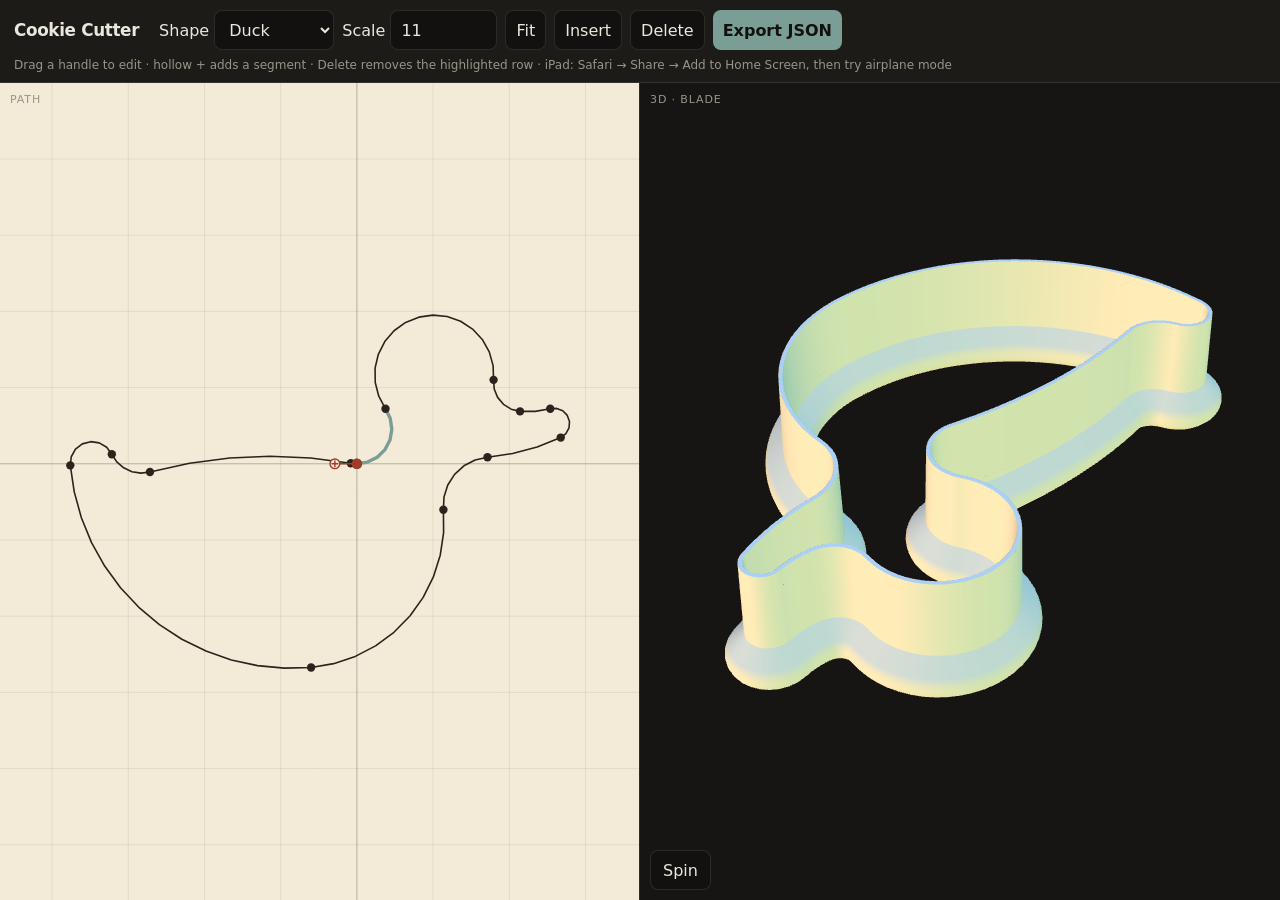
==== commit 79aed0ee: "copied "index.html" to "standalone.html", and re-generate "index.html"" ====
--- a/cutter-es6/index.html
+++ b/cutter-es6/index.html
@@ -1,19 +1,20 @@
 <!DOCTYPE html>
+
 <html lang="en">
 <head>
-  <meta charset="utf-8">
-  <meta name="viewport" content="width=device-width, initial-scale=1, viewport-fit=cover">
-  <meta name="apple-mobile-web-app-capable" content="yes">
-  <meta name="apple-mobile-web-app-status-bar-style" content="black-translucent">
-  <meta name="apple-mobile-web-app-title" content="Cutter">
-  <meta name="theme-color" content="#12110f">
-  <link rel="manifest" href="./manifest.json">
-  <link rel="apple-touch-icon" href="./icon-180.png">
-  <link rel="icon" href="./favicon.svg" type="image/svg+xml">
-  <title>Cookie Cutter</title>
+<meta charset="utf-8"/>
+<meta content="width=device-width, initial-scale=1, viewport-fit=cover" name="viewport"/>
+<meta content="yes" name="apple-mobile-web-app-capable"/>
+<meta content="black-translucent" name="apple-mobile-web-app-status-bar-style"/>
+<meta content="Cutter" name="apple-mobile-web-app-title"/>
+<meta content="#12110f" name="theme-color"/>
+<link href="./manifest.json" rel="manifest"/>
+<link href="./icon-180.png" rel="apple-touch-icon"/>
+<link href="./favicon.svg" rel="icon" type="image/svg+xml"/>
+<title>Cookie Cutter</title>
 </head>
 <body>
-  <div id="app"></div>
-  <script type="module">import("./main.js")</script>
+<div id="app"></div>
+<script type="text/javascript">(function(global){import("./main.js")})(window);</script>
 </body>
 </html>
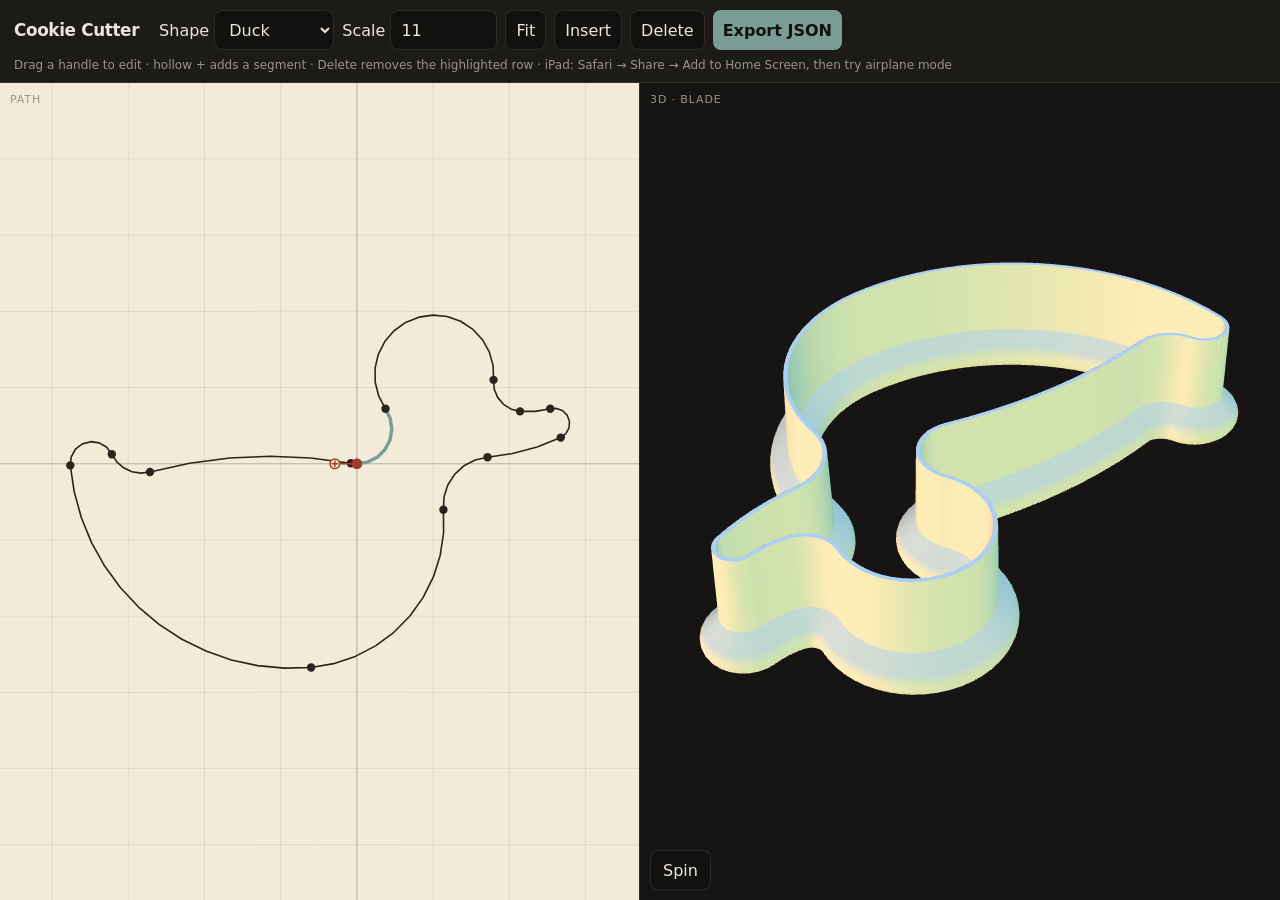
==== commit 6dec47cc: "update standalone.html and index.html" ====
--- a/cutter-es6/index.html
+++ b/cutter-es6/index.html
@@ -15,6 +15,190 @@
 </head>
 <body>
 <div id="app"></div>
-<script type="text/javascript">(function(global){import("./main.js")})(window);</script>
+<script type="text/javascript">(function(global){function TurtlePathLengthArea(TurtlePath,arcStartAngle=0){let totalLength=0;let totalArea=0;let firstMoment=[0,0];let arcStartPoint=[0,0];let arcEndAngle=0;for(let[arcLength,arcAngle] of TurtlePath){const halfArcAngle=arcAngle/2;const chordAngle=arcStartAngle+halfArcAngle;const cosChordAngle=Math.cos(chordAngle);const sinChordAngle=Math.sin(chordAngle);totalLength+=arcLength;let chordLength;if(arcAngle !==0){if(arcLength !==0){const radius=arcLength/arcAngle;const sinHalfArcAngle=Math.sin(halfArcAngle);chordLength=radius*sinHalfArcAngle*2;const arcSegmentArea=0.5*radius**2*(arcAngle-Math.sin(arcAngle));const y_a=(2/3)*(radius*sinHalfArcAngle)**3;totalArea+=arcSegmentArea;firstMoment[0]+=arcSegmentArea*(arcStartPoint[0]-radius*Math.sin(arcStartAngle))+y_a*sinChordAngle;firstMoment[1]+=arcSegmentArea*(arcStartPoint[1]+radius*Math.cos(arcStartAngle))-y_a*cosChordAngle;} else{chordLength=0;}} else{chordLength=arcLength;}
+const arcEndPoint=[arcStartPoint[0]+chordLength*cosChordAngle,arcStartPoint[1]+chordLength*sinChordAngle,];arcEndAngle=arcStartAngle+arcAngle;const triangleArea=(arcStartPoint[0]*arcEndPoint[1]-arcEndPoint[0]*arcStartPoint[1])/2;totalArea+=triangleArea;firstMoment[0]+=(triangleArea*(arcStartPoint[0]+arcEndPoint[0]))/3;firstMoment[1]+=(triangleArea*(arcStartPoint[1]+arcEndPoint[1]))/3;arcStartPoint=arcEndPoint;arcStartAngle=arcEndAngle;}
+const centroid=[firstMoment[0]/totalArea,firstMoment[1]/totalArea];return[totalLength,totalArea,arcStartPoint,arcEndAngle,centroid];}
+function*Segments2Complex({p0_a0_segs=[[[0,0],[1,0],],[],],scale=1.0,tol=0.05,offs=0,loops=1,return_start=false,}={}){const[p0,a0]=p0_a0_segs[0];const Segs=p0_a0_segs[1];let a=a0.slice();let p=p0.slice();p[0]=p[0]-a[0]*offs;p[1]=p[1]-a[1]*offs;let L=0;if(return_start){yield{point:p.slice(),angle:a.slice(),length:L,segmentIndex:-1};}
+let loopcount=0;while(loops===null||loops===Infinity||loopcount<loops){loopcount++;for(let X=0;X<Segs.length;X++){let[l,da]=Segs[X];l*=scale;if(da !==0){let r=l/da;r+=offs;let n;let v;if(r !==0){l=r*da;const dl=2*Math.sqrt(2*Math.abs(r)*tol);n=Math.max(Math.ceil((6*Math.abs(da))/(2*Math.PI)),Math.floor(l/dl)+1,);const dda2=[Math.cos((0.5*da)/n),Math.sin((0.5*da)/n)];v=[2*r*dda2[1]*dda2[0],2*r*dda2[1]*dda2[1]];v=[v[0]*a[0]-v[1]*a[1],v[0]*a[1]+v[1]*a[0]];} else{n=1;v=[0,0];}
+const dda=[Math.cos(da/n),Math.sin(da/n)];for(let i=0;i<n;i++){L+=l/n;p[0]+=v[0];p[1]+=v[1];a=[a[0]*dda[0]-a[1]*dda[1],a[0]*dda[1]+a[1]*dda[0]];yield{point:p.slice(),angle:a.slice(),length:L,segmentIndex:X};v=[v[0]*dda[0]-v[1]*dda[1],v[0]*dda[1]+v[1]*dda[0]];}} else{L+=l;p[0]+=l*a[0];p[1]+=l*a[1];yield{point:p.slice(),angle:a.slice(),length:L,segmentIndex:X};}}
+if(loops===1) break;}}
+function plot_segments(ctx,{p0=[0,0],a0=[1,0],segs=[],scale=1.0,tol=0.05,offs=0,loops=1,return_start=true,}={},){const gen=Segments2Complex({p0_a0_segs:[[p0,a0],segs,],scale,tol,offs:0,loops,return_start,});ctx.beginPath();const first=gen.next();if(first.done) return;const{point,angle}=first.value;const[cos_ang,sin_ang]=angle;ctx.moveTo(point[0]-offs*sin_ang,point[1]+offs*cos_ang);for(const step of gen){const[c,s]=step.angle;ctx.lineTo(step.point[0]-offs*s,step.point[1]+offs*c);}
+ctx.stroke();}
+if(!("modules" in global)){global["modules"]={}}
+global.modules["turtle-graphics.js"]={TurtlePathLengthArea,Segments2Complex,plot_segments};})(window);(function(global){let{Segments2Complex,TurtlePathLengthArea}=modules["turtle-graphics.js"];const DEG=Math.PI/180;function headingFromDeg(deg){const r=deg*DEG;return[Math.cos(r),Math.sin(r)];}
+function segsToRadians(turtlePath){return turtlePath.map(([l,a])=>[Number(l),Number(a)*DEG]);}
+function walkPath(outline,{scale=1,tol=0.05,returnStart=true}={}){const startPoint=outline.startPoint||[0,0];const startAngle=outline.startAngle??0;const a0=headingFromDeg(startAngle);const p0=[startPoint[0]*scale,startPoint[1]*scale];const segs=segsToRadians(outline.turtlePath||[]);return Array.from(Segments2Complex({p0_a0_segs:[[p0,a0],segs],scale,tol,loops:1,return_start:returnStart,}),);}
+function outlineToEpath(outline,{scale=1,tol=0.05}={}){return walkPath(outline,{scale,tol,returnStart:false}).map(({point,angle})=>[point,angle,]);}
+function pathStats(outline,{scale=1}={}){const segs=segsToRadians(outline.turtlePath||[]).map(([l,a])=>[l*scale,a]);const startAngle=(outline.startAngle??0)*DEG;const[length,area,end,endAngle,centroid]=TurtlePathLengthArea(segs,startAngle);const start=outline.startPoint||[0,0];const dx=end[0]-start[0]*scale;const dy=end[1]-start[1]*scale;const gap=Math.hypot(dx,dy);return{length,area,end,endAngle,centroid,gap,closed:gap<0.35*scale};}
+function boundsOf(points){let minX=Infinity,minY=Infinity,maxX=-Infinity,maxY=-Infinity;for(const p of points){if(p[0]<minX) minX=p[0];if(p[1]<minY) minY=p[1];if(p[0]>maxX) maxX=p[0];if(p[1]>maxY) maxY=p[1];}
+if(!isFinite(minX)) return{minX:-1,minY:-1,maxX:1,maxY:1,cx:0,cy:0,w:2,h:2};return{minX,minY,maxX,maxY,cx:(minX+maxX)/2,cy:(minY+maxY)/2,w:Math.max(maxX-minX,1e-6),h:Math.max(maxY-minY,1e-6),};}
+function centerEpath(epath){const b=boundsOf(epath.map(([p])=>p));return epath.map(([p,a])=>[[p[0]-b.cx,p[1]-b.cy],a]);}
+function fitArc(start,headingRad,end){const dx=end[0]-start[0];const dy=end[1]-start[1];const chord=Math.hypot(dx,dy);if(chord<1e-8) return{len:0,ang:0};const chordHdg=Math.atan2(dy,dx);let half=chordHdg-headingRad;while(half>Math.PI) half-=2*Math.PI;while(half<-Math.PI) half+=2*Math.PI;const ang=2*half;let len;if(Math.abs(ang)<1e-6){len=chord;} else{len=(ang*chord)/(2*Math.sin(ang/2));}
+return{len,ang:ang/DEG};}
+function serializeOutline(outline){return JSON.stringify({name:outline.name||"Custom",startPoint:outline.startPoint||[0,0],startAngle:outline.startAngle??0,turtlePath:outline.turtlePath,},null,2,);}
+function parseOutline(text){const t=text.trim();if(t.startsWith("{")||t.startsWith("[")){const data=JSON.parse(t);if(Array.isArray(data)){return{name:"Custom",startPoint:[0,0],startAngle:0,turtlePath:data};}
+const path=data.turtlePath||data.segs||data.segments;if(!path) throw new Error("JSON has no turtlePath");return{name:data.name||"Custom",startPoint:data.startPoint||[0,0],startAngle:data.startAngle??0,turtlePath:path.map((s)=>Array.isArray(s)?[Number(s[0]),Number(s[1])]:[Number(s.len),Number(s.ang)],),};}
+const turtlePath=[];for(const line of t.split(/\r?\n/)){const clean=line.replace(/[\[\]]/g,"").trim();if(!clean) continue;const parts=clean.split(/[,\s]+/).map(Number).filter((n)=>!Number.isNaN(n));for(let i=0;i+1<parts.length;i+=2){turtlePath.push([parts[i],parts[i+1]]);}}
+if(!turtlePath.length) throw new Error("No segments found");return{name:"Custom",startPoint:[0,0],startAngle:0,turtlePath};}
+if(!("modules" in global)){global["modules"]={}}
+global.modules["path-utils.js"]={DEG,headingFromDeg,segsToRadians,walkPath,outlineToEpath,pathStats,boundsOf,centerEpath,fitArc,serializeOutline,parseOutline};})(window);(function(global){let{walkPath,boundsOf,fitArc,DEG}=modules["path-utils.js"];const HIT_PX=26;const ADD_PX=22;class CurveEditor{constructor(canvas,opts={}){this.canvas=canvas;this.ctx=canvas.getContext("2d");this.onChange=opts.onChange||(()=>{});this.onSelect=opts.onSelect||(()=>{});this.outline=normalizeOutline(opts.outline);const n=this.outline.turtlePath.length;this.editIdx=opts.editIdx??(n?n-1:-1);this.view={cx:0,cy:0,scale:12};this._drag=null;this._pointers=new Map();this._pinch=null;this._raf=0;this._ro=null;this._moved=false;this._onPtrDown=this._onPtrDown.bind(this);this._onPtrMove=this._onPtrMove.bind(this);this._onPtrUp=this._onPtrUp.bind(this);this._onWheel=this._onWheel.bind(this);canvas.style.touchAction="none";canvas.addEventListener("pointerdown",this._onPtrDown);canvas.addEventListener("pointermove",this._onPtrMove);canvas.addEventListener("pointerup",this._onPtrUp);canvas.addEventListener("pointercancel",this._onPtrUp);canvas.addEventListener("wheel",this._onWheel,{passive:false});if(typeof ResizeObserver !=="undefined"){this._ro=new ResizeObserver(()=>this.redraw());this._ro.observe(canvas);}
+this.fit();this.redraw();}
+setOutline(outline,{fit=false,keepSelection=true}={}){this.outline=normalizeOutline(outline);const n=this.outline.turtlePath.length;if(!keepSelection||this.editIdx>=n) this.editIdx=n?n-1:-1;if(fit) this.fit();this.redraw();}
+setSelected(idx){const n=this.outline.turtlePath.length;this.editIdx=n===0?-1:Math.max(-1,Math.min(idx,n-1));this.redraw();this.onSelect(this.editIdx);}
+getSelected(){return this.editIdx;}
+getOutline(){return{name:this.outline.name,startPoint:this.outline.startPoint.slice(),startAngle:this.outline.startAngle,turtlePath:this.outline.turtlePath.map(([l,a])=>[l,a]),};}
+insertSegment(at){const n=this.outline.turtlePath.length;const i=at==null?(this.editIdx>=0?this.editIdx+1:n):at;const clamped=Math.max(0,Math.min(i,n));this.outline.turtlePath.splice(clamped,0,[4,0]);this.editIdx=clamped;this.redraw();this.onSelect(this.editIdx);this.onChange(this.getOutline());return this.editIdx;}
+deleteSegment(at){const n=this.outline.turtlePath.length;if(!n) return-1;const i=at==null?(this.editIdx>=0?this.editIdx:n-1):at;if(i<0||i>=n) return this.editIdx;this.outline.turtlePath.splice(i,1);const m=this.outline.turtlePath.length;this.editIdx=m?Math.min(i,m-1):-1;this.redraw();this.onSelect(this.editIdx);this.onChange(this.getOutline());return this.editIdx;}
+fit(){const samples=walkPath(this.outline,{scale:1,tol:0.08,returnStart:true});const pts=samples.map((s)=>s.point);if(!pts.length) pts.push([0,0]);const b=boundsOf(pts);const rect=this.canvas.getBoundingClientRect();const w=Math.max(rect.width,40);const h=Math.max(rect.height,40);const pad=0.78;this.view.cx=b.cx;this.view.cy=b.cy;this.view.scale=Math.min((w*pad)/b.w,(h*pad)/b.h);this.view.scale=Math.max(4,Math.min(this.view.scale,80));this.redraw();}
+destroy(){const c=this.canvas;c.removeEventListener("pointerdown",this._onPtrDown);c.removeEventListener("pointermove",this._onPtrMove);c.removeEventListener("pointerup",this._onPtrUp);c.removeEventListener("pointercancel",this._onPtrUp);c.removeEventListener("wheel",this._onWheel);this._ro?.disconnect();if(this._raf) cancelAnimationFrame(this._raf);}
+worldFromEvent(e){const rect=this.canvas.getBoundingClientRect();const sx=e.clientX-rect.left-rect.width/2;const sy=e.clientY-rect.top-rect.height/2;return[this.view.cx+sx/this.view.scale,this.view.cy-sy/this.view.scale,];}
+_onPtrDown(e){this.canvas.setPointerCapture(e.pointerId);this._pointers.set(e.pointerId,{x:e.clientX,y:e.clientY});this._moved=false;if(this._pointers.size===2){const pts=[...this._pointers.values()];this._pinch={dist:Math.hypot(pts[0].x-pts[1].x,pts[0].y-pts[1].y),scale:this.view.scale,};this._drag=null;return;}
+if(e.button===1||e.shiftKey||e.altKey){this._drag={mode:"pan",x:e.clientX,y:e.clientY,cx:this.view.cx,cy:this.view.cy};return;}
+const world=this.worldFromEvent(e);const samples=walkPath(this.outline,{scale:1,tol:0.04,returnStart:true});const vertices=vertexList(samples,this.outline);const tol=HIT_PX/this.view.scale;const addPt=addHandlePoint(samples,ADD_PX/this.view.scale);const hitAdd=addPt&&Math.hypot(addPt[0]-world[0],addPt[1]-world[1])<tol;const hitV=hitVertex(vertices,world,tol);const n=this.outline.turtlePath.length;let idx=this.editIdx;let append=false;if(hitAdd){this.outline.turtlePath.push([0,0]);idx=this.outline.turtlePath.length-1;append=true;} else if(hitV>0){idx=hitV-1;} else if(hitV===0&&n>0){idx=0;} else{const hitSeg=hitSegment(samples,world,tol*1.4);if(hitSeg>=0){idx=hitSeg;} else{this._drag={mode:"pan",x:e.clientX,y:e.clientY,cx:this.view.cx,cy:this.view.cy};return;}}
+this.editIdx=idx;const startState=stateBefore(this.outline,idx);this._drag={mode:"edit",idx,append,start:startState.point,heading:startState.heading,};this.onSelect(idx);this.redraw();}
+_onPtrMove(e){if(this._pointers.has(e.pointerId)){this._pointers.set(e.pointerId,{x:e.clientX,y:e.clientY});}
+if(this._pointers.size>=2&&this._pinch){const pts=[...this._pointers.values()];const dist=Math.hypot(pts[0].x-pts[1].x,pts[0].y-pts[1].y);this.view.scale=Math.max(2,Math.min(120,this._pinch.scale*(dist/Math.max(this._pinch.dist,1))));this.redraw();return;}
+if(!this._drag) return;this._moved=true;if(this._drag.mode==="pan"){const dx=e.clientX-this._drag.x;const dy=e.clientY-this._drag.y;this.view.cx=this._drag.cx-dx/this.view.scale;this.view.cy=this._drag.cy+dy/this.view.scale;this.redraw();return;}
+const world=this.worldFromEvent(e);const{len,ang}=fitArc(this._drag.start,this._drag.heading,world);const idx=this._drag.idx;if(idx>=0){this.outline.turtlePath[idx]=[roundN(len,4),roundN(ang,3)];}
+this.redraw();}
+_onPtrUp(e){this._pointers.delete(e.pointerId);if(this._pointers.size<2) this._pinch=null;if(this._drag?.mode==="edit"){const segs=this.outline.turtlePath;const idx=this._drag.idx;const last=segs[idx];if(this._drag.append&&last&&Math.abs(last[0])<1e-3&&Math.abs(last[1])<1e-3){segs.splice(idx,1);this.editIdx=segs.length?segs.length-1:-1;this.onSelect(this.editIdx);}
+this.onChange(this.getOutline());}
+this._drag=null;this.redraw();}
+_onWheel(e){e.preventDefault();const factor=e.deltaY<0?1.08:1/1.08;this.view.scale=Math.max(2,Math.min(120,this.view.scale*factor));this.redraw();}
+redraw(){if(this._raf) return;this._raf=requestAnimationFrame(()=>{this._raf=0;this._paint();});}
+_size(){const dpr=Math.min(window.devicePixelRatio||1,2);const rect=this.canvas.getBoundingClientRect();const w=Math.max(1,Math.round(rect.width*dpr));const h=Math.max(1,Math.round(rect.height*dpr));if(this.canvas.width !==w||this.canvas.height !==h){this.canvas.width=w;this.canvas.height=h;}
+return{w,h,dpr};}
+_paint(){const{ctx}=this;const{w,h,dpr}=this._size();ctx.setTransform(1,0,0,1,0,0);ctx.clearRect(0,0,w,h);const paper=getCss("--color-paper","#f3ead8");const ink=getCss("--color-ink","#2a241c");const accent=getCss("--color-primary","#7a9e96");ctx.fillStyle=paper;ctx.fillRect(0,0,w,h);ctx.setTransform(this.view.scale*dpr,0,0,-this.view.scale*dpr,w/2-this.view.cx*this.view.scale*dpr,h/2+this.view.cy*this.view.scale*dpr,);this._drawGrid(ctx);const samples=walkPath(this.outline,{scale:1,tol:0.03,returnStart:true});if(!samples.length) return;ctx.lineJoin="round";ctx.lineCap="round";ctx.strokeStyle=ink;ctx.lineWidth=1.6/this.view.scale;ctx.beginPath();ctx.moveTo(samples[0].point[0],samples[0].point[1]);for(let i=1;i<samples.length;i++) ctx.lineTo(samples[i].point[0],samples[i].point[1]);ctx.stroke();if(this.editIdx>=0){ctx.strokeStyle=accent;ctx.lineWidth=3.4/this.view.scale;ctx.beginPath();let pen=false;let prev=samples[0].point;for(const s of samples){if(s.segmentIndex===this.editIdx){if(!pen){ctx.moveTo(prev[0],prev[1]);pen=true;}
+ctx.lineTo(s.point[0],s.point[1]);} else if(pen){break;}
+prev=s.point;}
+ctx.stroke();}
+const vertices=vertexList(samples,this.outline);const r=4.2/this.view.scale;vertices.forEach((p,i)=>{const last=i===vertices.length-1;const sel=i===this.editIdx+1;ctx.fillStyle=i===0?"#2f7a4a":last?"#a33b2b":sel?accent:ink;disc(ctx,p[0],p[1],sel||last||i===0?r*1.25:r);});const end=vertices[vertices.length-1];const tail=samples[samples.length-1];if(end&&tail){const add=addHandlePoint(samples,ADD_PX/this.view.scale);ctx.strokeStyle="#a33b2b";ctx.lineWidth=1.4/this.view.scale;ctx.beginPath();ctx.moveTo(end[0],end[1]);ctx.lineTo(add[0],add[1]);ctx.stroke();ctx.fillStyle=paper;disc(ctx,add[0],add[1],r*1.15);ctx.strokeStyle="#a33b2b";ctx.beginPath();ctx.arc(add[0],add[1],r*1.15,0,Math.PI*2);ctx.stroke();ctx.beginPath();ctx.moveTo(add[0]-r*0.7,add[1]);ctx.lineTo(add[0]+r*0.7,add[1]);ctx.moveTo(add[0],add[1]-r*0.7);ctx.lineTo(add[0],add[1]+r*0.7);ctx.stroke();}}
+_drawGrid(ctx){const step=niceStep(48/this.view.scale);const rect=this.canvas.getBoundingClientRect();const halfW=rect.width/(2*this.view.scale);const halfH=rect.height/(2*this.view.scale);const x0=this.view.cx-halfW;const x1=this.view.cx+halfW;const y0=this.view.cy-halfH;const y1=this.view.cy+halfH;ctx.strokeStyle="rgba(42,36,28,0.08)";ctx.lineWidth=1/this.view.scale;ctx.beginPath();for(let x=Math.floor(x0/step)*step;x<=x1;x+=step){ctx.moveTo(x,y0);ctx.lineTo(x,y1);}
+for(let y=Math.floor(y0/step)*step;y<=y1;y+=step){ctx.moveTo(x0,y);ctx.lineTo(x1,y);}
+ctx.stroke();ctx.strokeStyle="rgba(42,36,28,0.22)";ctx.beginPath();ctx.moveTo(x0,0);ctx.lineTo(x1,0);ctx.moveTo(0,y0);ctx.lineTo(0,y1);ctx.stroke();}}
+function normalizeOutline(o={}){return{name:o.name||"Custom",startPoint:(o.startPoint||[0,0]).slice(),startAngle:o.startAngle??0,turtlePath:(o.turtlePath||[]).map((s)=>[Number(s[0]),Number(s[1])]),};}
+function stateBefore(outline,idx){const prefix={...outline,turtlePath:outline.turtlePath.slice(0,Math.max(0,idx)),};const samples=walkPath(prefix,{scale:1,tol:0.05,returnStart:true});const last=samples[samples.length-1];const heading=last?Math.atan2(last.angle[1],last.angle[0]):(outline.startAngle??0)*DEG;return{point:last?last.point:outline.startPoint||[0,0],heading};}
+function vertexList(samples,outline){if(!samples.length) return[outline.startPoint||[0,0]];const lastOf=new Map();for(const s of samples) lastOf.set(s.segmentIndex,s.point);const verts=[samples[0].point];const keys=[...lastOf.keys()].filter((k)=>k>=0).sort((a,b)=>a-b);for(const k of keys) verts.push(lastOf.get(k));return verts;}
+function addHandlePoint(samples,dist){const last=samples[samples.length-1];if(!last) return[0,0];return[last.point[0]+last.angle[0]*dist,last.point[1]+last.angle[1]*dist];}
+function hitVertex(vertices,world,tol){let best=-1;let bestD=tol;vertices.forEach((p,i)=>{const d=Math.hypot(p[0]-world[0],p[1]-world[1]);if(d<bestD){bestD=d;best=i;}});return best;}
+function hitSegment(samples,world,tol){let best=-1;let bestD=tol;for(let i=1;i<samples.length;i++){const a=samples[i-1].point;const b=samples[i].point;const d=distToSeg(world,a,b);const idx=samples[i].segmentIndex;if(idx>=0&&d<bestD){bestD=d;best=idx;}}
+return best;}
+function distToSeg(p,a,b){const vx=b[0]-a[0];const vy=b[1]-a[1];const l2=vx*vx+vy*vy;if(l2<1e-12) return Math.hypot(p[0]-a[0],p[1]-a[1]);let t=((p[0]-a[0])*vx+(p[1]-a[1])*vy)/l2;t=Math.max(0,Math.min(1,t));return Math.hypot(p[0]-(a[0]+t*vx),p[1]-(a[1]+t*vy));}
+function disc(ctx,x,y,r){ctx.beginPath();ctx.arc(x,y,r,0,Math.PI*2);ctx.fill();}
+function niceStep(raw){const p=Math.pow(10,Math.floor(Math.log10(Math.max(raw,1e-6))));const n=raw/p;if(n<2) return 2*p;if(n<5) return 5*p;return 10*p;}
+function roundN(v,n){const f=10**n;return Math.round(v*f)/f;}
+function getCss(name,fallback){if(typeof getComputedStyle==="undefined"||typeof document==="undefined") return fallback;const v=getComputedStyle(document.documentElement).getPropertyValue(name).trim();return v||fallback;}
+if(!("modules" in global)){global["modules"]={}}
+global.modules["curve-editor.js"]={CurveEditor};})(window);(function(global){let{CurveEditor}=modules["curve-editor.js"];class CurveEditorWidget{constructor(opts={}){this.opts={width:400,height:300,...opts};this.editor=null;this.el=null;this.outline=opts.outline||{name:"Custom",startPoint:[0,0],startAngle:0,turtlePath:[],};this._listeners=new Map();}
+async create_view({el}){this.el=el;const canvas=document.createElement("canvas");canvas.id="edit";canvas.width=this.opts.width;canvas.height=this.opts.height;canvas.style.cssText="width:100%;height:100%;display:block;";this.el.appendChild(canvas);this.editor=new CurveEditor(canvas,{outline:this.outline,onChange:(next)=>this._emit("change:outline",next),onSelect:(idx)=>this._emit("change:selected",idx),});return this;}
+setOutline(outline){if(this.editor){this.editor.setOutline(outline,{fit:true});this.outline=outline;}}
+get(prop){if(prop==="outline") return this.editor?.getOutline?.();if(prop==="selected") return this.editor?.getSelected?.();return null;}
+on(event,cb){if(!this._listeners.has(event)) this._listeners.set(event,[]);this._listeners.get(event).push(cb);}
+_emit(event,value){const cbs=this._listeners.get(event)||[];cbs.forEach((cb)=>cb(value));}}
+if(!("modules" in global)){global["modules"]={}}
+global.modules["curve-editor-widget.js"]={CurveEditorWidget};})(window);(function(global){function cube(dx=1,dy,dz){const numVertices=24;const stride=6*4;const X=0.5*dx;const Y=dy==null?X:dy;const Z=dz==null?X:dz;const vertices=new Float32Array([X,-Y,-Z,1,0,0,X,Y,-Z,1,0,0,X,Y,Z,1,0,0,X,-Y,Z,1,0,0,-X,Y,Z,-1,0,0,-X,Y,-Z,-1,0,0,-X,-Y,-Z,-1,0,0,-X,-Y,Z,-1,0,0,-X,Y,-Z,0,1,0,-X,Y,Z,0,1,0,X,Y,Z,0,1,0,X,Y,-Z,0,1,0,X,-Y,Z,0,-1,0,-X,-Y,Z,0,-1,0,-X,-Y,-Z,0,-1,0,X,-Y,-Z,0,-1,0,-X,-Y,Z,0,0,1,X,-Y,Z,0,0,1,X,Y,Z,0,0,1,-X,Y,Z,0,0,1,X,Y,-Z,0,0,-1,X,-Y,-Z,0,0,-1,-X,-Y,-Z,0,0,-1,-X,Y,-Z,0,0,-1,]);const indices=new Int16Array([0,1,2,2,3,0,4,5,6,6,7,4,8,9,10,10,11,8,12,13,14,14,15,12,16,17,18,18,19,16,20,21,22,22,23,20,]);return{indices,vertices,stride,numVertices};}
+function circle(r,n){const epath=[];for(let i=0;i<n;i++){const theta=(i*2*Math.PI)/n;const s=Math.sin(theta);const c=Math.cos(theta);epath[i]=[[r*c,r*s],[-s,c],];}
+return epath;}
+function extrude(epath,shape){const m=epath.length;const n=shape.length;const numVertices=m*n;const vertices=new Float32Array(numVertices*6);const stride=6*4;const indices=new Uint16Array(numVertices*6);for(let j=0;j<m;j++){const[[x_p,y_p],[ms_p,c_p]]=epath[j];for(let i=0;i<n;i++){const[[x_s,y_s],[ms_s,c_s]]=shape[i];const k=j*n+i;vertices[k*6+0]=x_p+x_s*c_p;vertices[k*6+1]=y_p-x_s*ms_p;vertices[k*6+2]=y_s;vertices[k*6+3]=c_s*c_p;vertices[k*6+4]=-c_s*ms_p;vertices[k*6+5]=-ms_s;indices[k*6+0]=j*n+i;indices[k*6+1]=((j+1)%m)*n+((i+1)%n);indices[k*6+2]=j*n+((i+1)%n);indices[k*6+3]=j*n+i;indices[k*6+4]=((j+1)%m)*n+i;indices[k*6+5]=((j+1)%m)*n+((i+1)%n);}}
+return{indices,vertices,stride,numVertices};}
+if(!("modules" in global)){global["modules"]={}}
+global.modules["geometry.js"]={cube,circle,extrude};})(window);(function(global){const cookiecutters={outlines:{Star:{turtlePath:[[2,-58],[8,0],[3.2,130],[8,0],[2,-58],[8,0],[3.2,130],[8,0],[2,-58],[8,0],[3.2,130],[8,0],[2,-58],[8,0],[3.2,130],[8,0],[2,-58],[8,0],[3.2,130],[8,0],],},Plain:{startPoint:[10,0],startAngle:90,turtlePath:[[62.83185,360]],},Scalloped:{turtlePath:[[1,-110],[2,150],[1,-110],[2,150],[1,-110],[2,150],[1,-110],[2,150],[1,-110],[2,150],[1,-110],[2,150],[1,-110],[2,150],[1,-110],[2,150],[1,-110],[2,150],],},Heart:{startAngle:180,turtlePath:[[0.45,-45],[10,180],[6.91,-10],[1.1,110],[6.91,-10],[10,180],[0.45,-45],],},Duck:{startAngle:180,turtlePath:[[0.4,-10],[13.297,25],[3,-80],[4,160],[22.913,90],[15,90],[5,-90],[5,20],[3,170],[2,-20],[3,-90],[15,220],[5,-125],],},Tree:{startAngle:180,turtlePath:[[0.75,40],[3,0],[1.5,140],[0.6,0],[1,-140],[3,0],[1.5,140],[0.6,0],[1,-140],[3,0],[1.5,140],[0.6,0],[1,-140],[3,0],[1.5,140],[11.431,0],[1.5,140],[3,0],[1,-140],[0.6,0],[1.5,140],[3,0],[1,-140],[0.6,0],[1.5,140],[3,0],[1,-140],[0.6,0],[1.5,140],[3,0],[0.75,40],],},Blade:{startPoint:[-1.8,0],startAngle:0,turtlePath:[[3.6,0],[0,45],[0.661522368915,0],[3,90],[2.5,0],[0,-43.5679],[10,0],[0,88.5679],[0.5,0],[0,88.5679],[10,0],[0,-43.5679],[2.5,0],[3,90],[0.661522368915,0],[0,45],],},L:{turtlePath:[[8,0],[0,90],[4,0],[0,90],[8,0],[0,-180],[8,0],[0,90],[4,0],[0,90],[8,0],[0,90],[8,0],[0,-90],[16,0],[0,90],[8,0],[0,90],[4,0],[0,90],[8,0],[0,-180],[8,0],[0,90],[4,0],[0,90],[8,0],[0,-180],[8,0],[0,90],[4,0],[0,90],[8,0],[0,-180],[8,0],[0,90],[4,0],[0,90],[8,0],[0,-180],[8,0],[0,90],[4,0],[0,90],[16,0],[0,-180],[16,0],[0,90],[4,0],[0,90],[4,0],[0,90],[24,0],[0,-180],[24,0],[0,90],[4,0],[0,90],[8,0],[0,-180],],},A:{turtlePath:[[0,70],[0.4,0],[0,-70],[0.41,0],[0,180],[0.41,0],[0,-110],[0.6,0],[0,-140],[1,0],[0,70],],},B:{turtlePath:[[0,90],[1,0],[0,-90],[0.25,0],[0.684,-180],[0.25,0],[0,180],[0.25,0],[0.896,-180],[0.25,0],[0,180],],},},};const OUTLINE_NAMES=Object.keys(cookiecutters.outlines);function getOutline(name){const o=cookiecutters.outlines[name];if(!o) return null;return{name,startPoint:o.startPoint?o.startPoint.slice():[0,0],startAngle:o.startAngle??0,turtlePath:o.turtlePath.map(([l,a])=>[l,a]),};}
+if(!("modules" in global)){global["modules"]={}}
+global.modules["cookiecutters.js"]={cookiecutters,OUTLINE_NAMES,getOutline};})(window);(function(global){const{sin,cos,sqrt,tan,PI}=Math,pi=PI;function xRot(a){const s=sin(a);const c=cos(a);return[1,0,0,0,0,c,s,0,0,-s,c,0,0,0,0,1];}
+function yRot(a){const s=sin(a);const c=cos(a);return[c,0,-s,0,0,1,0,0,s,0,c,0,0,0,0,1];}
+function zRot(a){const s=sin(a);const c=cos(a);return[c,s,0,0,-s,c,0,0,0,0,1,0,0,0,0,1];}
+function vRot([x,y,z],theta){x??=0;y??=0;z??=0;const length=sqrt(x*x+y*y+z*z);if(length==0){if(theta===undefined){return[1,0,0,0,0,1,0,0,0,0,1,0,0,0,0,1];}
+else{throw new Error("Rotation axis vector cannot be zero if a rotation angle is specified!");}}
+if(theta===undefined) theta=length;const c=cos(theta);const c1=1-c;const s=sin(theta);x/=length;y/=length;z/=length;return[c+c1*x**2,c1*x*y+s*z,c1*x*z-s*y,0,c1*x*y-s*z,c+c1*y**2,c1*y*z+s*x,0,c1*x*z+s*y,c1*y*z-s*x,c+c1*z**2,0,0,0,0,1];}
+function tLat([tx,ty,tz]){tx??=0;ty??=0;tz??=0;return[1,0,0,0,0,1,0,0,0,0,1,0,tx,ty,tz,1];}
+function scal([sx,sy,sz]){sx??=1;sy??=1;sz??=1;return[sx,0,0,0,0,sy,0,0,0,0,sz,0,0,0,0,1];}
+function T(A){return new Float32Array([A[0],A[4],A[8],A[12],A[1],A[5],A[9],A[13],A[2],A[6],A[10],A[14],A[3],A[7],A[11],A[15]]);}
+function mMul(B,A){const C=new Array(16);let sum;for(let i=0;i<4;++i)
+for(let j=0;j<4;++j){sum=0;for(let k=0;k<4;++k)
+sum+=B[i+4*k]*A[4*j+k];C[i+4*j]=sum;}
+return C;}
+function vMul(A,[x0,x1,x2,x3]){x0??=0;x1??=0;x2??=0;x3??=0;return new Float32Array([A[0]*x0+A[4]*x1+A[8]*x2+A[12]*x3,A[1]*x0+A[5]*x1+A[9]*x2+A[13]*x3,A[2]*x0+A[6]*x1+A[10]*x2+A[14]*x3,A[3]*x0+A[7]*x1+A[11]*x2+A[15]*x3]);}
+function persp(fov,aspR,near,far){const f=tan(pi*0.5-0.5*fov);const nfInv=1.0/(near-far);return[f/aspR,0,0,0,0,f,0,0,0,0,nfInv*(far+near),-1,0,0,2*far*near*nfInv,0];}
+function cMaj(A){return A;}
+function rMaj(A){return T(A);}
+function camMat([tx,ty,tz],azim,elev,d){tx??=0;ty??=0;tz??=0;d??=0;const s=sin(azim),c=cos(azim),se=sin(elev),ce=cos(elev);return new Float32Array([-s,-c*se,c*ce,0,c,-s*se,ce*s,0,0,ce,se,0,-c*ty+s*tx,c*se*tx-ce*tz+s*se*ty,-c*ce*tx-ce*s*ty-d-se*tz,1])};function icamMat(t,C,d){d??=0;return new Float32Array([C[0],C[4],C[8],0,C[1],C[5],C[9],0,C[2],C[6],C[10],0,C[2]*d+t[0]??0,C[6]*d+t[1]??0,C[10]*d+t[2]??0,1])};function camPos(targ,camMat,d){const[tx,ty,tz]=targ;const ex=camMat[2],ey=camMat[6],ez=camMat[10];return[tx+ex*d,ty+ey*d,tz+ez*d,1];};if(!("modules" in global)){global["modules"]={}}
+global.modules["m4.js"]={xRot,yRot,zRot,vRot,tLat,scal,T,mMul,vMul,persp,cMaj,rMaj,camMat,icamMat,camPos};})(window);(function(global){let{extrude}=modules["geometry.js"];let{getOutline}=modules["cookiecutters.js"];let{outlineToEpath,centerEpath,boundsOf}=modules["path-utils.js"];let M4=modules["m4.js"];const DEG=Math.PI/180;const vertexShaderSource=`
+attribute vec4 a_position;
+attribute vec4 a_normal;
+uniform mat4 u_matrix;
+varying vec4 v_color;
+void main() {
+  gl_Position = u_matrix * a_position;
+  float wxp = max(a_normal.x, 0.0);
+  float wxn = max(-a_normal.x, 0.0);
+  float wyp = max(a_normal.y, 0.0);
+  float wyn = max(-a_normal.y, 0.0);
+  float wzp = max(a_normal.z, 0.0);
+  float wzn = max(-a_normal.z, 0.0);
+  v_color = vec4(0.12, 0.11, 0.10, 1.0);
+  v_color.xyz += wxp*wxp * vec3(0.92, 0.82, 0.62);
+  v_color.xyz += wxn*wxn * vec3(0.35, 0.62, 0.60);
+  v_color.xyz += wyp*wyp * vec3(0.70, 0.78, 0.58);
+  v_color.xyz += wyn*wyn * vec3(0.45, 0.38, 0.32);
+  v_color.xyz += wzp*wzp * vec3(0.55, 0.70, 0.86);
+  v_color.xyz += wzn*wzn * vec3(0.78, 0.72, 0.40);
+}
+`;const fragmentShaderSource=`
+precision mediump float;
+varying vec4 v_color;
+void main() { gl_FragColor = v_color; }
+`;class WebGLCutter{constructor(canvas,opts={}){this.canvas=canvas;this.gl=canvas.getContext("webgl",{antialias:true,alpha:false,preserveDrawingBuffer:true});this.animate=opts.animate??true;this.bladeScale=opts.bladeScale??5;this.outlineScale=opts.outlineScale??11;this.camera={fov:30*DEG,target:[0,0,0],azim:30*DEG,elev:40*DEG,dist:400,};this.mesh={vertices:new Float32Array(0),indices:new Uint16Array(0),stride:24,numVertices:0};this._raf=0;this._dragging=false;this._prev=[0,0];this._pinchDist=0;this._listeners=[];if(!this.gl){console.warn("WebGLCutter: WebGL not available");return;}
+this._initGL();this._bindInput();if(opts.outline) this.setOutline(opts.outline,{scale:this.outlineScale});this._loop();}
+setOutline(outline,{scale,bladeScale}={}){if(scale !=null) this.outlineScale=scale;if(bladeScale !=null) this.bladeScale=bladeScale;if(!this.gl) return;if(!outline?.turtlePath?.length){this.mesh={vertices:new Float32Array(0),indices:new Uint16Array(0),stride:24,numVertices:0};this._upload();return;}
+const epath=centerEpath(outlineToEpath(outline,{scale:this.outlineScale,tol:0.08}));const blade=getOutline("Blade");const spath=outlineToEpath(blade,{scale:this.bladeScale,tol:0.05});this.mesh=extrude(epath,spath);const b=boundsOf(epath.map(([p])=>p));const zExt=boundsOf(spath.map(([p])=>p));const span=Math.max(b.w,b.h,zExt.h,40);this.camera.dist=span*2.6;this.camera.target=[0,0,0];this._upload();if(!this.animate) this._draw();}
+setAnimate(on){const was=this.animate;this.animate=!!on;if(this.animate&&!was) this._loop();}
+destroy(){this.animate=false;if(this._raf) cancelAnimationFrame(this._raf);const c=this.canvas;for(const[type,fn,opts] of this._listeners){c.removeEventListener(type,fn,opts);}
+this._ro?.disconnect();}
+_initGL(){const gl=this.gl;const vs=compile(gl,gl.VERTEX_SHADER,vertexShaderSource);const fs=compile(gl,gl.FRAGMENT_SHADER,fragmentShaderSource);const program=gl.createProgram();gl.attachShader(program,vs);gl.attachShader(program,fs);gl.linkProgram(program);if(!gl.getProgramParameter(program,gl.LINK_STATUS)){console.error("WebGLCutter link",gl.getProgramInfoLog(program));}
+gl.useProgram(program);this.program=program;this.positionLoc=gl.getAttribLocation(program,"a_position");this.normalLoc=gl.getAttribLocation(program,"a_normal");this.matrixLoc=gl.getUniformLocation(program,"u_matrix");this.vbo=gl.createBuffer();this.ibo=gl.createBuffer();}
+_upload(){const gl=this.gl;if(!gl) return;gl.bindBuffer(gl.ARRAY_BUFFER,this.vbo);gl.bufferData(gl.ARRAY_BUFFER,this.mesh.vertices,gl.STATIC_DRAW);gl.bindBuffer(gl.ELEMENT_ARRAY_BUFFER,this.ibo);gl.bufferData(gl.ELEMENT_ARRAY_BUFFER,this.mesh.indices,gl.STATIC_DRAW);}
+_bindInput(){const c=this.canvas;c.style.touchAction="none";const on=(type,fn,opts)=>{c.addEventListener(type,fn,opts);this._listeners.push([type,fn,opts]);};on("pointerdown",(e)=>{if(e.pointerType==="touch"&&e.isPrimary===false) return;c.setPointerCapture(e.pointerId);this._dragging=true;this._prev=[e.clientX,e.clientY];this.setAnimate(false);});on("pointermove",(e)=>{if(!this._dragging) return;const dx=e.clientX-this._prev[0];const dy=e.clientY-this._prev[1];this.camera.azim=(this.camera.azim-dx*0.008)%(Math.PI*2);this.camera.elev=Math.max(-Math.PI/2+0.05,Math.min(Math.PI/2-0.05,this.camera.elev+dy*0.008),);this._prev=[e.clientX,e.clientY];if(!this.animate) this._draw();});on("pointerup",()=>{this._dragging=false;});on("pointercancel",()=>{this._dragging=false;});on("wheel",(e)=>{e.preventDefault();this.camera.dist*=e.deltaY<0?0.92:1.08;this.camera.dist=Math.max(40,Math.min(8000,this.camera.dist));if(!this.animate) this._draw();},{passive:false},);on("touchmove",(e)=>{if(e.touches.length===2){e.preventDefault();const d=Math.hypot(e.touches[0].clientX-e.touches[1].clientX,e.touches[0].clientY-e.touches[1].clientY,);if(this._pinchDist){this.camera.dist*=this._pinchDist/d;this.camera.dist=Math.max(40,Math.min(8000,this.camera.dist));if(!this.animate) this._draw();}
+this._pinchDist=d;}},{passive:false},);on("touchend",()=>{this._pinchDist=0;});if(typeof ResizeObserver !=="undefined"){this._ro=new ResizeObserver(()=>this._draw());this._ro.observe(c);}}
+_loop(){const tick=()=>{if(!this.animate) return;this.camera.azim=(this.camera.azim+0.012)%(Math.PI*2);this._draw();this._raf=requestAnimationFrame(tick);};this._raf=requestAnimationFrame(tick);}
+_draw(){const gl=this.gl;if(!gl) return;const dpr=Math.min(window.devicePixelRatio||1,2);const rect=this.canvas.getBoundingClientRect();const w=Math.max(1,Math.round(rect.width*dpr));const h=Math.max(1,Math.round(rect.height*dpr));if(this.canvas.width !==w||this.canvas.height !==h){this.canvas.width=w;this.canvas.height=h;}
+gl.viewport(0,0,w,h);gl.clearColor(0.086,0.082,0.075,1);gl.clear(gl.COLOR_BUFFER_BIT|gl.DEPTH_BUFFER_BIT);if(!this.mesh.indices.length) return;gl.disable(gl.CULL_FACE);gl.enable(gl.DEPTH_TEST);gl.useProgram(this.program);gl.bindBuffer(gl.ARRAY_BUFFER,this.vbo);gl.enableVertexAttribArray(this.positionLoc);gl.vertexAttribPointer(this.positionLoc,3,gl.FLOAT,false,this.mesh.stride,0);gl.enableVertexAttribArray(this.normalLoc);gl.vertexAttribPointer(this.normalLoc,3,gl.FLOAT,false,this.mesh.stride,12);gl.bindBuffer(gl.ELEMENT_ARRAY_BUFFER,this.ibo);const asp=Math.max(rect.width,1)/Math.max(rect.height,1);const proj=M4.persp(this.camera.fov,asp,Math.max(1,this.camera.dist/50),this.camera.dist*4);const view=M4.camMat(this.camera.target,this.camera.azim,this.camera.elev,this.camera.dist);const vp=M4.mMul(proj,view);gl.uniformMatrix4fv(this.matrixLoc,false,new Float32Array(vp));gl.drawElements(gl.TRIANGLES,this.mesh.indices.length,gl.UNSIGNED_SHORT,0);}}
+function compile(gl,type,src){const sh=gl.createShader(type);gl.shaderSource(sh,src);gl.compileShader(sh);if(!gl.getShaderParameter(sh,gl.COMPILE_STATUS)){console.error("WebGLCutter shader",gl.getShaderInfoLog(sh));}
+return sh;}
+if(!("modules" in global)){global["modules"]={}}
+global.modules["webgl-cutter.js"]={WebGLCutter};})(window);(function(global){let{WebGLCutter}=modules["webgl-cutter.js"];class WebGLCutterWidget{constructor(opts={}){this.opts={width:400,height:300,...opts};this.viewer=null;this.el=null;this.outline=opts.outline||{name:"Custom",startPoint:[0,0],startAngle:0,turtlePath:[],};this._listeners=new Map();}
+async create_view({el}){this.el=el;const canvas=document.createElement("canvas");canvas.id="view";canvas.width=this.opts.width;canvas.height=this.opts.height;canvas.style.cssText="width:100%;height:100%;display:block;";this.el.appendChild(canvas);const spinBtn=document.createElement("button");spinBtn.id="spin";spinBtn.className="spin";spinBtn.type="button";spinBtn.textContent="Spin";spinBtn.style.cssText="position:absolute;bottom:10px;left:10px;z-index:2;background:rgba(18,17,15,0.8);color:#ece7dc;border:1px solid rgba(236,231,220,0.12);border-radius:8px;padding:8px 12px;min-height:40px;font:inherit;cursor:pointer;";this.el.appendChild(spinBtn);this.viewer=new WebGLCutter(canvas,{outline:this.outline,outlineScale:this.opts.outlineScale||11,bladeScale:this.opts.bladeScale||5,animate:true,});spinBtn.addEventListener("click",()=>this.viewer.setAnimate(true));return this;}
+setOutline(outline,opts={}){if(this.viewer){this.viewer.setOutline(outline,opts);this.outline=outline;}}
+on(event,cb){if(!this._listeners.has(event)) this._listeners.set(event,[]);this._listeners.get(event).push(cb);}
+_emit(event,value){const cbs=this._listeners.get(event)||[];cbs.forEach((cb)=>cb(value));}}
+if(!("modules" in global)){global["modules"]={}}
+global.modules["webgl-cutter-widget.js"]={WebGLCutterWidget};})(window);(function(global){class ControlsWidget{constructor(opts={}){this.opts={shapes:[],scale:11,...opts};this.el=null;this._state={shape:"Duck",scale:11};this._listeners=new Map();}
+async create_view({el}){this.el=el;const header=document.createElement("header");header.style.cssText="display:flex;flex-wrap:wrap;gap:8px;align-items:center;padding:10px 14px;border-bottom:1px solid rgba(236,231,220,0.12);background:#1c1b18;";const h1=document.createElement("h1");h1.textContent="Cookie Cutter";h1.style.cssText="margin:0 12px 0 0;font-size:1.05rem;font-weight:600;letter-spacing:-0.02em;";header.appendChild(h1);const shapeLabel=document.createElement("label");shapeLabel.textContent="Shape ";const shapeSelect=document.createElement("select");shapeSelect.id="shape";shapeSelect.style.cssText="background:#12110f;color:#ece7dc;border:1px solid rgba(236,231,220,0.12);border-radius:8px;padding:8px 10px;font:inherit;min-height:40px;";this.opts.shapes.forEach((name)=>{const opt=document.createElement("option");opt.value=name;opt.textContent=name;shapeSelect.appendChild(opt);});shapeSelect.value=this._state.shape;shapeSelect.addEventListener("change",(e)=>{this._state.shape=e.target.value;this._emit("change:shape",e.target.value);});shapeLabel.appendChild(shapeSelect);header.appendChild(shapeLabel);const scaleLabel=document.createElement("label");scaleLabel.textContent="Scale ";const scaleInput=document.createElement("input");scaleInput.id="scale";scaleInput.type="number";scaleInput.min="1";scaleInput.max="40";scaleInput.step="0.5";scaleInput.value=this._state.scale;scaleInput.style.cssText="background:#12110f;color:#ece7dc;border:1px solid rgba(236,231,220,0.12);border-radius:8px;padding:8px 10px;font:inherit;min-height:40px;";scaleInput.addEventListener("change",(e)=>{this._state.scale=Number(e.target.value);this._emit("change:scale",Number(e.target.value));});scaleLabel.appendChild(scaleInput);header.appendChild(scaleLabel);header.appendChild(this._createButton("Fit","fit"));header.appendChild(this._createButton("Insert","insert"));header.appendChild(this._createButton("Delete","delete"));header.appendChild(this._createButton("Export JSON","export",true));const hint=document.createElement("p");hint.className="hint";hint.style.cssText="width:100%;margin:0;font-size:12px;color:#9a9488;";hint.textContent="Drag a handle to edit · hollow + adds a segment · Delete removes the highlighted row · iPad: Safari → Share → Add to Home Screen, then try airplane mode";header.appendChild(hint);this.el.appendChild(header);return this;}
+_createButton(label,id,isPrimary=false){const btn=document.createElement("button");btn.id=id;btn.type="button";btn.textContent=label;if(isPrimary){btn.style.cssText="background:#7a9e96;color:#12110f;border:0;border-radius:8px;padding:8px 10px;font:inherit;min-height:40px;font-weight:600;cursor:pointer;";} else{btn.style.cssText="background:#12110f;color:#ece7dc;border:1px solid rgba(236,231,220,0.12);border-radius:8px;padding:8px 10px;font:inherit;min-height:40px;cursor:pointer;";}
+btn.addEventListener("click",()=>this._emit(`click:${id}`));return btn;}
+on(event,cb){if(!this._listeners.has(event)) this._listeners.set(event,[]);this._listeners.get(event).push(cb);}
+_emit(event,value){const cbs=this._listeners.get(event)||[];cbs.forEach((cb)=>cb(value));}}
+if(!("modules" in global)){global["modules"]={}}
+global.modules["controls-widget.js"]={ControlsWidget};})(window);(function(global){const SHAPE_INSTRUCTIONS={Star:{base:[[2,-58],[8,0],[3.2,130]],mirror:true,repeat:5,name:"Star",},Heart:{base:[[0.45,-45],[10,180],[6.91,-10],[1.1,110]],mirror:"y",repeat:1,rotStart:180,name:"Heart",},Scalloped:{base:[[1,-110],[2,150]],mirror:false,repeat:9,name:"Scalloped",},Duck:{base:[[0.4,-10],[13.297,25],[3,-80],[4,160],[22.913,90],[15,90],[5,-90],[5,20],[3,170],[2,-20],[3,-90],[15,220],[5,-125],],mirror:false,repeat:1,rotStart:180,name:"Duck",},Tree:{base:[[0.75,40],[3,0],[1.5,140],[0.6,0],[1,-140]],mirror:false,repeat:3,rotStart:180,name:"Tree",},Plain:{base:[[62.83185,360]],mirror:false,repeat:1,rotStart:90,startPoint:[10,0],name:"Plain",},Blade:{base:[[3.6,0],[0,45],[0.661522368915,0],[3,90],[2.5,0],[0,-43.5679],[10,0],[0,88.5679],[0.5,0],[0,88.5679],[10,0],[0,-43.5679],[2.5,0],[3,90],[0.661522368915,0],[0,45],],mirror:false,repeat:1,startPoint:[-1.8,0],name:"Blade",},L:{base:[[8,0],[0,90],[4,0],[0,90],[8,0],[0,-180],[8,0],[0,90],[4,0],[0,90],[8,0],[0,90],[8,0],[0,-90],[16,0],[0,90],[8,0],[0,90],[4,0],[0,90],[8,0],[0,-180],[8,0],[0,90],[4,0],[0,90],[8,0],[0,-180],[8,0],[0,90],[4,0],[0,90],[8,0],[0,-180],[8,0],[0,90],[4,0],[0,90],[8,0],[0,-180],[8,0],[0,90],[4,0],[0,90],[16,0],[0,-180],[16,0],[0,90],[4,0],[0,90],[4,0],[0,90],[24,0],[0,-180],[24,0],[0,90],[4,0],[0,90],[8,0],[0,-180],],mirror:false,repeat:1,name:"L",},A:{base:[[0,70],[0.4,0],[0,-70],[0.41,0],[0,180],[0.41,0],[0,-110],[0.6,0],[0,-140],[1,0],[0,70],],mirror:false,repeat:1,name:"A",},B:{base:[[0,90],[1,0],[0,-90],[0.25,0],[0.684,-180],[0.25,0],[0,180],[0.25,0],[0.896,-180],[0.25,0],[0,180],],mirror:false,repeat:1,name:"B",},};function buildShape(instr){let path=[...instr.base];if(instr.mirror===true){const mirrored=instr.base.map(([len,ang])=>[len,-ang]);path=[...instr.base,...mirrored];} else if(instr.mirror==="y"){const mirrored=instr.base.map(([len,ang])=>[len,180-ang]);path=[...instr.base,...mirrored];}
+if(instr.repeat>1){const repeated=path.slice();for(let i=1;i<instr.repeat;i++){path=[...path,...repeated];}}
+return{name:instr.name,startAngle:instr.rotStart||0,startPoint:instr.startPoint||[0,0],turtlePath:path,};}
+const OUTLINE_NAMES=Object.keys(SHAPE_INSTRUCTIONS);function getOutline(name){const instr=SHAPE_INSTRUCTIONS[name];if(!instr) return null;return buildShape(instr);}
+if(!("modules" in global)){global["modules"]={}}
+global.modules["shape-builder.js"]={SHAPE_INSTRUCTIONS,OUTLINE_NAMES,getOutline};})(window);(function(global){let{CurveEditorWidget}=modules["curve-editor-widget.js"];let{WebGLCutterWidget}=modules["webgl-cutter-widget.js"];let{ControlsWidget}=modules["controls-widget.js"];let{getOutline,OUTLINE_NAMES}=modules["shape-builder.js"];class CutterApp{constructor(container){this.container=container;this.outline=getOutline("Duck");this.editor=null;this.viewer=null;this.controls=null;this.init();}
+async init(){this._createLayout();this.controls=new ControlsWidget({shapes:OUTLINE_NAMES,scale:11});this.editor=new CurveEditorWidget({width:600,height:400,outline:this.outline});this.viewer=new WebGLCutterWidget({width:600,height:400,outline:this.outline,outlineScale:11,bladeScale:5,});await this.controls.create_view({el:this.headerEl});await this.editor.create_view({el:this.editPanelEl});await this.viewer.create_view({el:this.viewPanelEl});this.controls.on("change:shape",(name)=>{this.outline=getOutline(name)||{name:"Blank",turtlePath:[]};this.editor.setOutline(this.outline);this.viewer.setOutline(this.outline,{scale:11});});this.controls.on("change:scale",(scale)=>{this.viewer.setOutline(this.outline,{scale});});this.editor.on("change:outline",(outline)=>{this.outline=outline;this.viewer.setOutline(outline,{scale:11});});this.controls.on("click:fit",()=>{this.editor.editor?.fit?.();});this.controls.on("click:insert",()=>{this.editor.editor?.insertSegment?.();});this.controls.on("click:delete",()=>{this.editor.editor?.deleteSegment?.();});this.controls.on("click:export",()=>{this._exportJSON();});}
+_createLayout(){const app=document.createElement("div");app.id="app";app.style.cssText="height:100vh;display:grid;grid-template-rows:auto 1fr auto;min-height:100dvh;margin:0;padding:0;background:#12110f;color:#ece7dc;font-family:system-ui,-apple-system,sans-serif;";this.headerEl=document.createElement("div");this.headerEl.style.cssText="flex-shrink:0;";const stage=document.createElement("div");stage.className="stage";stage.style.cssText="display:grid;grid-template-columns:1fr 1fr;min-height:0;gap:0;";this.editPanelEl=document.createElement("div");this.editPanelEl.className="panel";this.editPanelEl.style.cssText="position:relative;min-height:220px;border-right:1px solid rgba(236,231,220,0.12);";const editLabel=document.createElement("div");editLabel.className="label";editLabel.textContent="Path";editLabel.style.cssText="position:absolute;top:10px;left:10px;z-index:2;font-size:11px;letter-spacing:0.08em;text-transform:uppercase;color:#9a9488;pointer-events:none;";this.editPanelEl.appendChild(editLabel);this.viewPanelEl=document.createElement("div");this.viewPanelEl.className="panel";this.viewPanelEl.style.cssText="position:relative;min-height:220px;";const viewLabel=document.createElement("div");viewLabel.className="label";viewLabel.textContent="3D · Blade";viewLabel.style.cssText="position:absolute;top:10px;left:10px;z-index:2;font-size:11px;letter-spacing:0.08em;text-transform:uppercase;color:#9a9488;pointer-events:none;";this.viewPanelEl.appendChild(viewLabel);stage.appendChild(this.editPanelEl);stage.appendChild(this.viewPanelEl);app.appendChild(this.headerEl);app.appendChild(stage);this.container.appendChild(app);const style=document.createElement("style");style.textContent=`
+      * { box-sizing: border-box; }
+      html, body { margin: 0; height: 100%; background: #12110f; color: #ece7dc; font-family: system-ui, -apple-system, sans-serif; }
+      button:not(:disabled), [role="button"]:not(:disabled) { cursor: pointer; }
+      button:disabled { opacity: 0.4; cursor: default; }
+      input, select { font: inherit; }
+      canvas { width: 100%; height: 100%; display: block; }
+      @media (max-width: 800px) {
+        .stage { grid-template-columns: 1fr; grid-template-rows: 1fr 1fr; }
+        .panel + .panel { border-left: 1px solid rgba(236, 231, 220, 0.12); border-top: 1px solid rgba(236, 231, 220, 0.12); }
+      }
+    `;document.head.appendChild(style);}
+_exportJSON(){const json=JSON.stringify(this.outline,null,2);const blob=new Blob([json],{type:"application/json"});const a=document.createElement("a");a.href=URL.createObjectURL(blob);a.download=`${this.outline.name || "cutter"}.json`;a.click();URL.revokeObjectURL(a.href);}}
+if(!("modules" in global)){global["modules"]={}}
+global.modules["app.js"]={CutterApp};})(window);(function(global){let{CutterApp}=modules["app.js"];const container=document.getElementById("app");const app=new CutterApp(container);if("serviceWorker" in navigator&&location.protocol !=="file:"){navigator.serviceWorker.register("./sw.js").catch(()=>{});}})(window);(function(global){})(window);</script>
 </body>
 </html>
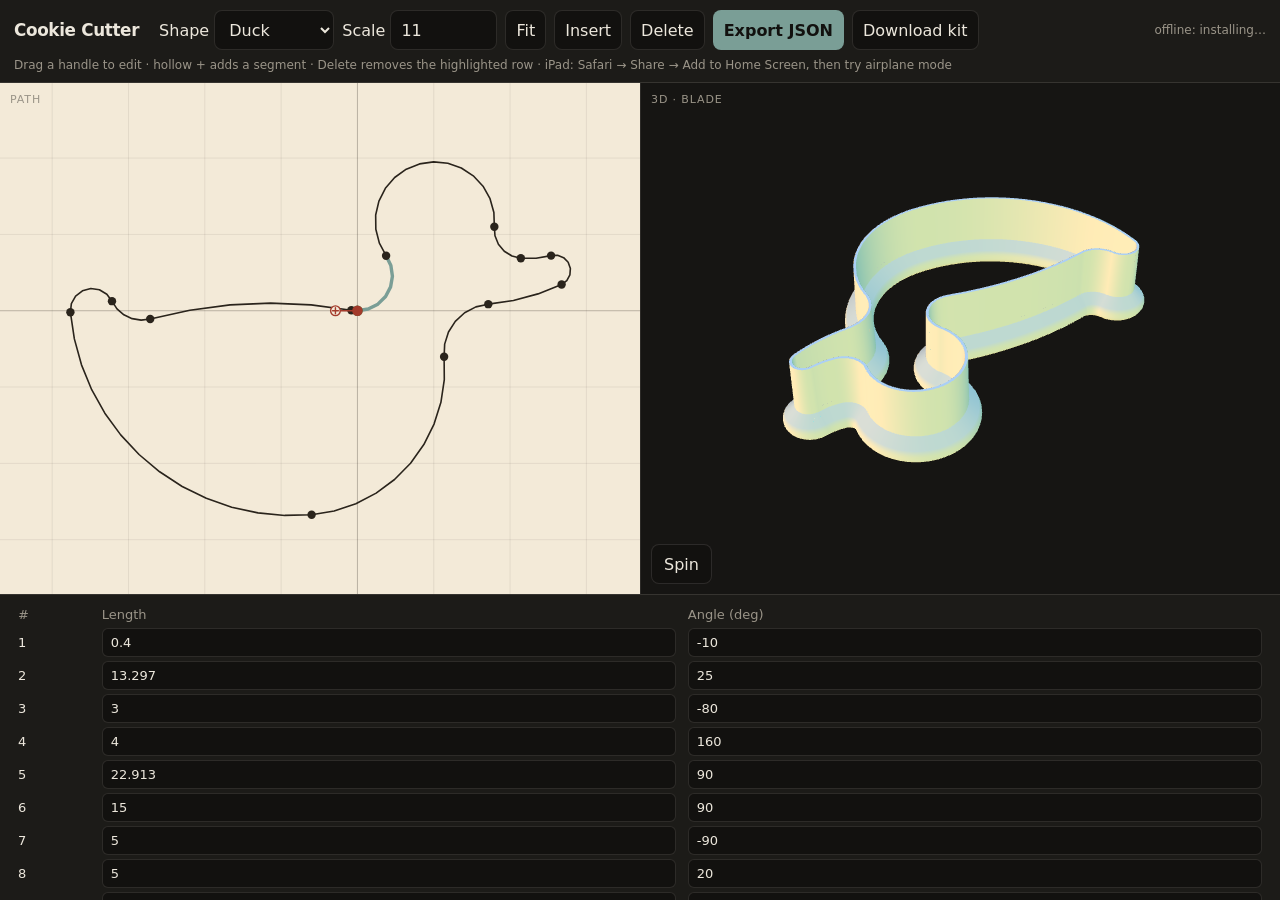
==== commit 04750714: "add cutter_anyui" ====
--- a/cutter-es6/index.html
+++ b/cutter-es6/index.html
@@ -5,6 +5,7 @@
 <meta charset="utf-8"/>
 <meta content="width=device-width, initial-scale=1, viewport-fit=cover" name="viewport"/>
 <meta content="yes" name="apple-mobile-web-app-capable"/>
+<meta content="yes" name="mobile-web-app-capable"/>
 <meta content="black-translucent" name="apple-mobile-web-app-status-bar-style"/>
 <meta content="Cutter" name="apple-mobile-web-app-title"/>
 <meta content="#12110f" name="theme-color"/>
@@ -12,9 +13,62 @@
 <link href="./icon-180.png" rel="apple-touch-icon"/>
 <link href="./favicon.svg" rel="icon" type="image/svg+xml"/>
 <title>Cookie Cutter</title>
+<style>:root{--bg:#12110f;--surface:#1c1b18;--fg:#ece7dc;--muted:#9a9488;--primary:#7a9e96;--paper:#f3ead8;--ink:#2a241c;--border:color-mix(in oklab,#ece7dc 12%,transparent);--font:"IBM Plex Sans","Segoe UI",system-ui,sans-serif;}*{box-sizing:border-box;}
+html,body{margin:0;height:100%;background:var(--bg);color:var(--fg);font-family:var(--font);}
+button:not(:disabled),[role="button"]:not(:disabled){cursor:pointer;}
+button:disabled{opacity:0.4;cursor:default;}
+#app{height:100%;display:grid;grid-template-rows:auto 1fr auto;min-height:100dvh;}
+header{display:flex;flex-wrap:wrap;gap:8px;align-items:center;padding:10px 14px;border-bottom:1px solid var(--border);background:var(--surface);}
+header h1{font-size:1.05rem;font-weight:600;margin:0 12px 0 0;letter-spacing:-0.02em;}
+header select,header input,header button{background:var(--bg);color:var(--fg);border:1px solid var(--border);border-radius:8px;padding:8px 10px;font:inherit;min-height:40px;}
+header button.primary{background:var(--primary);color:#12110f;border-color:transparent;font-weight:600;}.hint{width:100%;margin:0;font-size:12px;color:var(--muted);}
+#sw-status{margin-left:auto;font-size:12px;color:var(--muted);}.stage{display:grid;grid-template-columns:1fr 1fr;min-height:0;}
+@media(max-width:800px){.stage{grid-template-columns:1fr;grid-template-rows:1fr 1fr;}}.panel{position:relative;min-height:220px;}.panel+.panel{border-left:1px solid var(--border);}
+canvas{width:100%;height:100%;display:block;}.label{position:absolute;top:10px;left:10px;z-index:2;font-size:11px;letter-spacing:0.08em;text-transform:uppercase;color:var(--muted);pointer-events:none;}.spin{position:absolute;bottom:10px;left:10px;z-index:2;background:color-mix(in oklab,var(--bg) 80%,transparent);color:var(--fg);border:1px solid var(--border);border-radius:8px;padding:8px 12px;min-height:40px;font:inherit;}
+footer{border-top:1px solid var(--border);background:var(--surface);max-height:34vh;overflow:auto;padding:8px 12px 16px;}
+table{width:100%;border-collapse:collapse;font-variant-numeric:tabular-nums;font-size:13px;}
+th{text-align:left;color:var(--muted);font-weight:500;padding:4px 6px;}
+td{padding:2px 6px;}
+td input{width:100%;background:var(--bg);color:var(--fg);border:1px solid var(--border);border-radius:6px;padding:6px 8px;font:inherit;}
+tr.sel td{background:color-mix(in oklab,var(--primary) 18%,transparent);}
+</style>
 </head>
 <body>
-<div id="app"></div>
+<div id="app">
+<header>
+<h1>Cookie Cutter</h1>
+<label>Shape
+          <select id="shape"></select>
+</label>
+<label>Scale
+          <input id="scale" max="40" min="1" step="0.5" type="number" value="11"/>
+</label>
+<button id="fit" type="button">Fit</button>
+<button id="insert" type="button">Insert</button>
+<button id="del" type="button">Delete</button>
+<button class="primary" id="exportJson" type="button">Export JSON</button>
+<button id="kit" type="button">Download kit</button>
+<span id="sw-status"></span>
+<p class="hint">Drag a handle to edit · hollow + adds a segment · Delete removes the highlighted row · iPad: Safari → Share → Add to Home Screen, then try airplane mode</p>
+</header>
+<div class="stage">
+<div class="panel">
+<div class="label">Path</div>
+<canvas id="edit"></canvas>
+</div>
+<div class="panel">
+<div class="label">3D · Blade</div>
+<canvas id="view"></canvas>
+<button class="spin" id="spin" type="button">Spin</button>
+</div>
+</div>
+<footer>
+<table>
+<thead><tr><th>#</th><th>Length</th><th>Angle (deg)</th></tr></thead>
+<tbody id="rows"></tbody>
+</table>
+</footer>
+</div>
 <script type="text/javascript">(function(global){function TurtlePathLengthArea(TurtlePath,arcStartAngle=0){let totalLength=0;let totalArea=0;let firstMoment=[0,0];let arcStartPoint=[0,0];let arcEndAngle=0;for(let[arcLength,arcAngle] of TurtlePath){const halfArcAngle=arcAngle/2;const chordAngle=arcStartAngle+halfArcAngle;const cosChordAngle=Math.cos(chordAngle);const sinChordAngle=Math.sin(chordAngle);totalLength+=arcLength;let chordLength;if(arcAngle !==0){if(arcLength !==0){const radius=arcLength/arcAngle;const sinHalfArcAngle=Math.sin(halfArcAngle);chordLength=radius*sinHalfArcAngle*2;const arcSegmentArea=0.5*radius**2*(arcAngle-Math.sin(arcAngle));const y_a=(2/3)*(radius*sinHalfArcAngle)**3;totalArea+=arcSegmentArea;firstMoment[0]+=arcSegmentArea*(arcStartPoint[0]-radius*Math.sin(arcStartAngle))+y_a*sinChordAngle;firstMoment[1]+=arcSegmentArea*(arcStartPoint[1]+radius*Math.cos(arcStartAngle))-y_a*cosChordAngle;} else{chordLength=0;}} else{chordLength=arcLength;}
 const arcEndPoint=[arcStartPoint[0]+chordLength*cosChordAngle,arcStartPoint[1]+chordLength*sinChordAngle,];arcEndAngle=arcStartAngle+arcAngle;const triangleArea=(arcStartPoint[0]*arcEndPoint[1]-arcEndPoint[0]*arcStartPoint[1])/2;totalArea+=triangleArea;firstMoment[0]+=(triangleArea*(arcStartPoint[0]+arcEndPoint[0]))/3;firstMoment[1]+=(triangleArea*(arcStartPoint[1]+arcEndPoint[1]))/3;arcStartPoint=arcEndPoint;arcStartAngle=arcEndAngle;}
 const centroid=[firstMoment[0]/totalArea,firstMoment[1]/totalArea];return[totalLength,totalArea,arcStartPoint,arcEndAngle,centroid];}
@@ -89,14 +143,7 @@
 function roundN(v,n){const f=10**n;return Math.round(v*f)/f;}
 function getCss(name,fallback){if(typeof getComputedStyle==="undefined"||typeof document==="undefined") return fallback;const v=getComputedStyle(document.documentElement).getPropertyValue(name).trim();return v||fallback;}
 if(!("modules" in global)){global["modules"]={}}
-global.modules["curve-editor.js"]={CurveEditor};})(window);(function(global){let{CurveEditor}=modules["curve-editor.js"];class CurveEditorWidget{constructor(opts={}){this.opts={width:400,height:300,...opts};this.editor=null;this.el=null;this.outline=opts.outline||{name:"Custom",startPoint:[0,0],startAngle:0,turtlePath:[],};this._listeners=new Map();}
-async create_view({el}){this.el=el;const canvas=document.createElement("canvas");canvas.id="edit";canvas.width=this.opts.width;canvas.height=this.opts.height;canvas.style.cssText="width:100%;height:100%;display:block;";this.el.appendChild(canvas);this.editor=new CurveEditor(canvas,{outline:this.outline,onChange:(next)=>this._emit("change:outline",next),onSelect:(idx)=>this._emit("change:selected",idx),});return this;}
-setOutline(outline){if(this.editor){this.editor.setOutline(outline,{fit:true});this.outline=outline;}}
-get(prop){if(prop==="outline") return this.editor?.getOutline?.();if(prop==="selected") return this.editor?.getSelected?.();return null;}
-on(event,cb){if(!this._listeners.has(event)) this._listeners.set(event,[]);this._listeners.get(event).push(cb);}
-_emit(event,value){const cbs=this._listeners.get(event)||[];cbs.forEach((cb)=>cb(value));}}
-if(!("modules" in global)){global["modules"]={}}
-global.modules["curve-editor-widget.js"]={CurveEditorWidget};})(window);(function(global){function cube(dx=1,dy,dz){const numVertices=24;const stride=6*4;const X=0.5*dx;const Y=dy==null?X:dy;const Z=dz==null?X:dz;const vertices=new Float32Array([X,-Y,-Z,1,0,0,X,Y,-Z,1,0,0,X,Y,Z,1,0,0,X,-Y,Z,1,0,0,-X,Y,Z,-1,0,0,-X,Y,-Z,-1,0,0,-X,-Y,-Z,-1,0,0,-X,-Y,Z,-1,0,0,-X,Y,-Z,0,1,0,-X,Y,Z,0,1,0,X,Y,Z,0,1,0,X,Y,-Z,0,1,0,X,-Y,Z,0,-1,0,-X,-Y,Z,0,-1,0,-X,-Y,-Z,0,-1,0,X,-Y,-Z,0,-1,0,-X,-Y,Z,0,0,1,X,-Y,Z,0,0,1,X,Y,Z,0,0,1,-X,Y,Z,0,0,1,X,Y,-Z,0,0,-1,X,-Y,-Z,0,0,-1,-X,-Y,-Z,0,0,-1,-X,Y,-Z,0,0,-1,]);const indices=new Int16Array([0,1,2,2,3,0,4,5,6,6,7,4,8,9,10,10,11,8,12,13,14,14,15,12,16,17,18,18,19,16,20,21,22,22,23,20,]);return{indices,vertices,stride,numVertices};}
+global.modules["curve-editor.js"]={CurveEditor};})(window);(function(global){function cube(dx=1,dy,dz){const numVertices=24;const stride=6*4;const X=0.5*dx;const Y=dy==null?X:dy;const Z=dz==null?X:dz;const vertices=new Float32Array([X,-Y,-Z,1,0,0,X,Y,-Z,1,0,0,X,Y,Z,1,0,0,X,-Y,Z,1,0,0,-X,Y,Z,-1,0,0,-X,Y,-Z,-1,0,0,-X,-Y,-Z,-1,0,0,-X,-Y,Z,-1,0,0,-X,Y,-Z,0,1,0,-X,Y,Z,0,1,0,X,Y,Z,0,1,0,X,Y,-Z,0,1,0,X,-Y,Z,0,-1,0,-X,-Y,Z,0,-1,0,-X,-Y,-Z,0,-1,0,X,-Y,-Z,0,-1,0,-X,-Y,Z,0,0,1,X,-Y,Z,0,0,1,X,Y,Z,0,0,1,-X,Y,Z,0,0,1,X,Y,-Z,0,0,-1,X,-Y,-Z,0,0,-1,-X,-Y,-Z,0,0,-1,-X,Y,-Z,0,0,-1,]);const indices=new Int16Array([0,1,2,2,3,0,4,5,6,6,7,4,8,9,10,10,11,8,12,13,14,14,15,12,16,17,18,18,19,16,20,21,22,22,23,20,]);return{indices,vertices,stride,numVertices};}
 function circle(r,n){const epath=[];for(let i=0;i<n;i++){const theta=(i*2*Math.PI)/n;const s=Math.sin(theta);const c=Math.cos(theta);epath[i]=[[r*c,r*s],[-s,c],];}
 return epath;}
 function extrude(epath,shape){const m=epath.length;const n=shape.length;const numVertices=m*n;const vertices=new Float32Array(numVertices*6);const stride=6*4;const indices=new Uint16Array(numVertices*6);for(let j=0;j<m;j++){const[[x_p,y_p],[ms_p,c_p]]=epath[j];for(let i=0;i<n;i++){const[[x_s,y_s],[ms_s,c_s]]=shape[i];const k=j*n+i;vertices[k*6+0]=x_p+x_s*c_p;vertices[k*6+1]=y_p-x_s*ms_p;vertices[k*6+2]=y_s;vertices[k*6+3]=c_s*c_p;vertices[k*6+4]=-c_s*ms_p;vertices[k*6+5]=-ms_s;indices[k*6+0]=j*n+i;indices[k*6+1]=((j+1)%m)*n+((i+1)%n);indices[k*6+2]=j*n+((i+1)%n);indices[k*6+3]=j*n+i;indices[k*6+4]=((j+1)%m)*n+i;indices[k*6+5]=((j+1)%m)*n+((i+1)%n);}}
@@ -165,40 +212,26 @@
 function compile(gl,type,src){const sh=gl.createShader(type);gl.shaderSource(sh,src);gl.compileShader(sh);if(!gl.getShaderParameter(sh,gl.COMPILE_STATUS)){console.error("WebGLCutter shader",gl.getShaderInfoLog(sh));}
 return sh;}
 if(!("modules" in global)){global["modules"]={}}
-global.modules["webgl-cutter.js"]={WebGLCutter};})(window);(function(global){let{WebGLCutter}=modules["webgl-cutter.js"];class WebGLCutterWidget{constructor(opts={}){this.opts={width:400,height:300,...opts};this.viewer=null;this.el=null;this.outline=opts.outline||{name:"Custom",startPoint:[0,0],startAngle:0,turtlePath:[],};this._listeners=new Map();}
-async create_view({el}){this.el=el;const canvas=document.createElement("canvas");canvas.id="view";canvas.width=this.opts.width;canvas.height=this.opts.height;canvas.style.cssText="width:100%;height:100%;display:block;";this.el.appendChild(canvas);const spinBtn=document.createElement("button");spinBtn.id="spin";spinBtn.className="spin";spinBtn.type="button";spinBtn.textContent="Spin";spinBtn.style.cssText="position:absolute;bottom:10px;left:10px;z-index:2;background:rgba(18,17,15,0.8);color:#ece7dc;border:1px solid rgba(236,231,220,0.12);border-radius:8px;padding:8px 12px;min-height:40px;font:inherit;cursor:pointer;";this.el.appendChild(spinBtn);this.viewer=new WebGLCutter(canvas,{outline:this.outline,outlineScale:this.opts.outlineScale||11,bladeScale:this.opts.bladeScale||5,animate:true,});spinBtn.addEventListener("click",()=>this.viewer.setAnimate(true));return this;}
-setOutline(outline,opts={}){if(this.viewer){this.viewer.setOutline(outline,opts);this.outline=outline;}}
-on(event,cb){if(!this._listeners.has(event)) this._listeners.set(event,[]);this._listeners.get(event).push(cb);}
-_emit(event,value){const cbs=this._listeners.get(event)||[];cbs.forEach((cb)=>cb(value));}}
-if(!("modules" in global)){global["modules"]={}}
-global.modules["webgl-cutter-widget.js"]={WebGLCutterWidget};})(window);(function(global){class ControlsWidget{constructor(opts={}){this.opts={shapes:[],scale:11,...opts};this.el=null;this._state={shape:"Duck",scale:11};this._listeners=new Map();}
-async create_view({el}){this.el=el;const header=document.createElement("header");header.style.cssText="display:flex;flex-wrap:wrap;gap:8px;align-items:center;padding:10px 14px;border-bottom:1px solid rgba(236,231,220,0.12);background:#1c1b18;";const h1=document.createElement("h1");h1.textContent="Cookie Cutter";h1.style.cssText="margin:0 12px 0 0;font-size:1.05rem;font-weight:600;letter-spacing:-0.02em;";header.appendChild(h1);const shapeLabel=document.createElement("label");shapeLabel.textContent="Shape ";const shapeSelect=document.createElement("select");shapeSelect.id="shape";shapeSelect.style.cssText="background:#12110f;color:#ece7dc;border:1px solid rgba(236,231,220,0.12);border-radius:8px;padding:8px 10px;font:inherit;min-height:40px;";this.opts.shapes.forEach((name)=>{const opt=document.createElement("option");opt.value=name;opt.textContent=name;shapeSelect.appendChild(opt);});shapeSelect.value=this._state.shape;shapeSelect.addEventListener("change",(e)=>{this._state.shape=e.target.value;this._emit("change:shape",e.target.value);});shapeLabel.appendChild(shapeSelect);header.appendChild(shapeLabel);const scaleLabel=document.createElement("label");scaleLabel.textContent="Scale ";const scaleInput=document.createElement("input");scaleInput.id="scale";scaleInput.type="number";scaleInput.min="1";scaleInput.max="40";scaleInput.step="0.5";scaleInput.value=this._state.scale;scaleInput.style.cssText="background:#12110f;color:#ece7dc;border:1px solid rgba(236,231,220,0.12);border-radius:8px;padding:8px 10px;font:inherit;min-height:40px;";scaleInput.addEventListener("change",(e)=>{this._state.scale=Number(e.target.value);this._emit("change:scale",Number(e.target.value));});scaleLabel.appendChild(scaleInput);header.appendChild(scaleLabel);header.appendChild(this._createButton("Fit","fit"));header.appendChild(this._createButton("Insert","insert"));header.appendChild(this._createButton("Delete","delete"));header.appendChild(this._createButton("Export JSON","export",true));const hint=document.createElement("p");hint.className="hint";hint.style.cssText="width:100%;margin:0;font-size:12px;color:#9a9488;";hint.textContent="Drag a handle to edit · hollow + adds a segment · Delete removes the highlighted row · iPad: Safari → Share → Add to Home Screen, then try airplane mode";header.appendChild(hint);this.el.appendChild(header);return this;}
-_createButton(label,id,isPrimary=false){const btn=document.createElement("button");btn.id=id;btn.type="button";btn.textContent=label;if(isPrimary){btn.style.cssText="background:#7a9e96;color:#12110f;border:0;border-radius:8px;padding:8px 10px;font:inherit;min-height:40px;font-weight:600;cursor:pointer;";} else{btn.style.cssText="background:#12110f;color:#ece7dc;border:1px solid rgba(236,231,220,0.12);border-radius:8px;padding:8px 10px;font:inherit;min-height:40px;cursor:pointer;";}
-btn.addEventListener("click",()=>this._emit(`click:${id}`));return btn;}
-on(event,cb){if(!this._listeners.has(event)) this._listeners.set(event,[]);this._listeners.get(event).push(cb);}
-_emit(event,value){const cbs=this._listeners.get(event)||[];cbs.forEach((cb)=>cb(value));}}
-if(!("modules" in global)){global["modules"]={}}
-global.modules["controls-widget.js"]={ControlsWidget};})(window);(function(global){const SHAPE_INSTRUCTIONS={Star:{base:[[2,-58],[8,0],[3.2,130]],mirror:true,repeat:5,name:"Star",},Heart:{base:[[0.45,-45],[10,180],[6.91,-10],[1.1,110]],mirror:"y",repeat:1,rotStart:180,name:"Heart",},Scalloped:{base:[[1,-110],[2,150]],mirror:false,repeat:9,name:"Scalloped",},Duck:{base:[[0.4,-10],[13.297,25],[3,-80],[4,160],[22.913,90],[15,90],[5,-90],[5,20],[3,170],[2,-20],[3,-90],[15,220],[5,-125],],mirror:false,repeat:1,rotStart:180,name:"Duck",},Tree:{base:[[0.75,40],[3,0],[1.5,140],[0.6,0],[1,-140]],mirror:false,repeat:3,rotStart:180,name:"Tree",},Plain:{base:[[62.83185,360]],mirror:false,repeat:1,rotStart:90,startPoint:[10,0],name:"Plain",},Blade:{base:[[3.6,0],[0,45],[0.661522368915,0],[3,90],[2.5,0],[0,-43.5679],[10,0],[0,88.5679],[0.5,0],[0,88.5679],[10,0],[0,-43.5679],[2.5,0],[3,90],[0.661522368915,0],[0,45],],mirror:false,repeat:1,startPoint:[-1.8,0],name:"Blade",},L:{base:[[8,0],[0,90],[4,0],[0,90],[8,0],[0,-180],[8,0],[0,90],[4,0],[0,90],[8,0],[0,90],[8,0],[0,-90],[16,0],[0,90],[8,0],[0,90],[4,0],[0,90],[8,0],[0,-180],[8,0],[0,90],[4,0],[0,90],[8,0],[0,-180],[8,0],[0,90],[4,0],[0,90],[8,0],[0,-180],[8,0],[0,90],[4,0],[0,90],[8,0],[0,-180],[8,0],[0,90],[4,0],[0,90],[16,0],[0,-180],[16,0],[0,90],[4,0],[0,90],[4,0],[0,90],[24,0],[0,-180],[24,0],[0,90],[4,0],[0,90],[8,0],[0,-180],],mirror:false,repeat:1,name:"L",},A:{base:[[0,70],[0.4,0],[0,-70],[0.41,0],[0,180],[0.41,0],[0,-110],[0.6,0],[0,-140],[1,0],[0,70],],mirror:false,repeat:1,name:"A",},B:{base:[[0,90],[1,0],[0,-90],[0.25,0],[0.684,-180],[0.25,0],[0,180],[0.25,0],[0.896,-180],[0.25,0],[0,180],],mirror:false,repeat:1,name:"B",},};function buildShape(instr){let path=[...instr.base];if(instr.mirror===true){const mirrored=instr.base.map(([len,ang])=>[len,-ang]);path=[...instr.base,...mirrored];} else if(instr.mirror==="y"){const mirrored=instr.base.map(([len,ang])=>[len,180-ang]);path=[...instr.base,...mirrored];}
-if(instr.repeat>1){const repeated=path.slice();for(let i=1;i<instr.repeat;i++){path=[...path,...repeated];}}
-return{name:instr.name,startAngle:instr.rotStart||0,startPoint:instr.startPoint||[0,0],turtlePath:path,};}
-const OUTLINE_NAMES=Object.keys(SHAPE_INSTRUCTIONS);function getOutline(name){const instr=SHAPE_INSTRUCTIONS[name];if(!instr) return null;return buildShape(instr);}
-if(!("modules" in global)){global["modules"]={}}
-global.modules["shape-builder.js"]={SHAPE_INSTRUCTIONS,OUTLINE_NAMES,getOutline};})(window);(function(global){let{CurveEditorWidget}=modules["curve-editor-widget.js"];let{WebGLCutterWidget}=modules["webgl-cutter-widget.js"];let{ControlsWidget}=modules["controls-widget.js"];let{getOutline,OUTLINE_NAMES}=modules["shape-builder.js"];class CutterApp{constructor(container){this.container=container;this.outline=getOutline("Duck");this.editor=null;this.viewer=null;this.controls=null;this.init();}
-async init(){this._createLayout();this.controls=new ControlsWidget({shapes:OUTLINE_NAMES,scale:11});this.editor=new CurveEditorWidget({width:600,height:400,outline:this.outline});this.viewer=new WebGLCutterWidget({width:600,height:400,outline:this.outline,outlineScale:11,bladeScale:5,});await this.controls.create_view({el:this.headerEl});await this.editor.create_view({el:this.editPanelEl});await this.viewer.create_view({el:this.viewPanelEl});this.controls.on("change:shape",(name)=>{this.outline=getOutline(name)||{name:"Blank",turtlePath:[]};this.editor.setOutline(this.outline);this.viewer.setOutline(this.outline,{scale:11});});this.controls.on("change:scale",(scale)=>{this.viewer.setOutline(this.outline,{scale});});this.editor.on("change:outline",(outline)=>{this.outline=outline;this.viewer.setOutline(outline,{scale:11});});this.controls.on("click:fit",()=>{this.editor.editor?.fit?.();});this.controls.on("click:insert",()=>{this.editor.editor?.insertSegment?.();});this.controls.on("click:delete",()=>{this.editor.editor?.deleteSegment?.();});this.controls.on("click:export",()=>{this._exportJSON();});}
-_createLayout(){const app=document.createElement("div");app.id="app";app.style.cssText="height:100vh;display:grid;grid-template-rows:auto 1fr auto;min-height:100dvh;margin:0;padding:0;background:#12110f;color:#ece7dc;font-family:system-ui,-apple-system,sans-serif;";this.headerEl=document.createElement("div");this.headerEl.style.cssText="flex-shrink:0;";const stage=document.createElement("div");stage.className="stage";stage.style.cssText="display:grid;grid-template-columns:1fr 1fr;min-height:0;gap:0;";this.editPanelEl=document.createElement("div");this.editPanelEl.className="panel";this.editPanelEl.style.cssText="position:relative;min-height:220px;border-right:1px solid rgba(236,231,220,0.12);";const editLabel=document.createElement("div");editLabel.className="label";editLabel.textContent="Path";editLabel.style.cssText="position:absolute;top:10px;left:10px;z-index:2;font-size:11px;letter-spacing:0.08em;text-transform:uppercase;color:#9a9488;pointer-events:none;";this.editPanelEl.appendChild(editLabel);this.viewPanelEl=document.createElement("div");this.viewPanelEl.className="panel";this.viewPanelEl.style.cssText="position:relative;min-height:220px;";const viewLabel=document.createElement("div");viewLabel.className="label";viewLabel.textContent="3D · Blade";viewLabel.style.cssText="position:absolute;top:10px;left:10px;z-index:2;font-size:11px;letter-spacing:0.08em;text-transform:uppercase;color:#9a9488;pointer-events:none;";this.viewPanelEl.appendChild(viewLabel);stage.appendChild(this.editPanelEl);stage.appendChild(this.viewPanelEl);app.appendChild(this.headerEl);app.appendChild(stage);this.container.appendChild(app);const style=document.createElement("style");style.textContent=`
-      * { box-sizing: border-box; }
-      html, body { margin: 0; height: 100%; background: #12110f; color: #ece7dc; font-family: system-ui, -apple-system, sans-serif; }
-      button:not(:disabled), [role="button"]:not(:disabled) { cursor: pointer; }
-      button:disabled { opacity: 0.4; cursor: default; }
-      input, select { font: inherit; }
-      canvas { width: 100%; height: 100%; display: block; }
-      @media (max-width: 800px) {
-        .stage { grid-template-columns: 1fr; grid-template-rows: 1fr 1fr; }
-        .panel + .panel { border-left: 1px solid rgba(236, 231, 220, 0.12); border-top: 1px solid rgba(236, 231, 220, 0.12); }
-      }
-    `;document.head.appendChild(style);}
-_exportJSON(){const json=JSON.stringify(this.outline,null,2);const blob=new Blob([json],{type:"application/json"});const a=document.createElement("a");a.href=URL.createObjectURL(blob);a.download=`${this.outline.name || "cutter"}.json`;a.click();URL.revokeObjectURL(a.href);}}
-if(!("modules" in global)){global["modules"]={}}
-global.modules["app.js"]={CutterApp};})(window);(function(global){let{CutterApp}=modules["app.js"];const container=document.getElementById("app");const app=new CutterApp(container);if("serviceWorker" in navigator&&location.protocol !=="file:"){navigator.serviceWorker.register("./sw.js").catch(()=>{});}})(window);(function(global){})(window);</script>
+global.modules["webgl-cutter.js"]={WebGLCutter};})(window);(function(global){const KIT_FILES=["standalone.html","cutter_anyui.html","cutter_anyui_main.js","cutter_anyui.css","cutter_anyui.ipynb","index.html","README.md","Progress.md","es6_html_to_iife_html.py","sw.js","manifest.json","icon-180.png","favicon.svg","es6/README.md","es6/turtle-graphics.js","es6/geometry.js","es6/m4.js","es6/cookiecutters.js","es6/path-utils.js","es6/curve-editor.js","es6/webgl-cutter.js","es6/curve-editor-widget.js","es6/webgl-cutter-widget.js","es6/curve-editor-cls.js","es6/webgl-cutter-cls.js","es6/path-table.js","es6/path-table-cls.js","es6/download-kit.js","anyui/index.js","anyui/anyui-model.js","anyui/anyui.css","anyui/box-cls.js","anyui/box.js","anyui/h-box-cls.js","anyui/v-box-cls.js","anyui/button-cls.js","anyui/button.js","anyui/dropdown-cls.js","anyui/dropdown.js","anyui/label-cls.js","anyui/label.js","anyui/html-cls.js","anyui/html.js","anyui/float-text-cls.js","anyui/float-text.js",];async function downloadKit(){const files=[];for(const name of KIT_FILES){const res=await fetch("./"+name);if(!res.ok) continue;files.push({name:"cutter-es6/"+name,data:new Uint8Array(await res.arrayBuffer())});}
+if(!files.length) throw new Error("Could not collect kit files");const zip=buildZip(files);const blob=new Blob([zip],{type:"application/zip"});const a=document.createElement("a");a.href=URL.createObjectURL(blob);a.download="cutter-es6.zip";a.click();URL.revokeObjectURL(a.href);}
+function buildZip(files){const locals=[];const centrals=[];let offset=0;for(const f of files){const name=utf8(f.name);const crc=crc32(f.data);const local=concat(u32(0x04034b50),u16(20),u16(0x0800),u16(0),u16(0),u16(0),u32(crc),u32(f.data.length),u32(f.data.length),u16(name.length),u16(0),name,f.data,);locals.push(local);centrals.push(concat(u32(0x02014b50),u16(20),u16(20),u16(0x0800),u16(0),u16(0),u16(0),u32(crc),u32(f.data.length),u32(f.data.length),u16(name.length),u16(0),u16(0),u16(0),u16(0),u32(0),u32(offset),name,),);offset+=local.length;}
+const central=concat(...centrals);const end=concat(u32(0x06054b50),u16(0),u16(0),u16(files.length),u16(files.length),u32(central.length),u32(offset),u16(0));return concat(...locals,central,end);}
+const CRC_TABLE=(()=>{const t=new Uint32Array(256);for(let n=0;n<256;n++){let c=n;for(let k=0;k<8;k++) c=c&1?0xedb88320 ^(c>>>1):c>>>1;t[n]=c>>>0;}
+return t;})();function crc32(u8){let c=0xffffffff;for(let i=0;i<u8.length;i++) c=CRC_TABLE[(c ^ u8[i])&255] ^(c>>>8);return(c ^ 0xffffffff)>>>0;}
+function utf8(s){return new TextEncoder().encode(s);}
+function u16(n){const b=new Uint8Array(2);new DataView(b.buffer).setUint16(0,n,true);return b;}
+function u32(n){const b=new Uint8Array(4);new DataView(b.buffer).setUint32(0,n,true);return b;}
+function concat(...parts){const len=parts.reduce((s,p)=>s+p.length,0);const out=new Uint8Array(len);let o=0;for(const p of parts){out.set(p,o);o+=p.length;}
+return out;}
+if(!("modules" in global)){global["modules"]={}}
+global.modules["download-kit.js"]={KIT_FILES,downloadKit};})(window);(function(global){let{CurveEditor}=modules["curve-editor.js"];let{WebGLCutter}=modules["webgl-cutter.js"];let{getOutline,OUTLINE_NAMES}=modules["cookiecutters.js"];let{serializeOutline}=modules["path-utils.js"];let{downloadKit}=modules["download-kit.js"];const shapeSel=document.getElementById("shape");const scaleIn=document.getElementById("scale");const delBtn=document.getElementById("del");const rows=document.getElementById("rows");for(const name of OUTLINE_NAMES.filter((n)=>n !=="Blade")){const opt=document.createElement("option");opt.value=name;opt.textContent=name;shapeSel.appendChild(opt);}
+const blank=document.createElement("option");blank.value="Blank";blank.textContent="Blank";shapeSel.appendChild(blank);shapeSel.value="Duck";let outline=getOutline("Duck");const editor=new CurveEditor(document.getElementById("edit"),{outline,onChange(next){outline=next;preview.setOutline(outline,{scale:Number(scaleIn.value)});renderTable();},onSelect(){renderTable();},});const preview=new WebGLCutter(document.getElementById("view"),{outline,outlineScale:11,bladeScale:5,animate:true,});function load(name){outline=name==="Blank"?{name:"Custom",startPoint:[0,0],startAngle:0,turtlePath:[]}:getOutline(name);editor.setOutline(outline,{fit:true,keepSelection:false});preview.setOutline(outline,{scale:Number(scaleIn.value)});renderTable();}
+function renderTable(){const selected=editor.getSelected();delBtn.disabled=outline.turtlePath.length===0;rows.innerHTML="";outline.turtlePath.forEach(([len,ang],i)=>{const tr=document.createElement("tr");if(i===selected) tr.className="sel";tr.innerHTML=`<td>${i + 1}</td>
+            <td><input data-i="${i}" data-f="len" type="number" step="0.01" value="${len}" /></td>
+            <td><input data-i="${i}" data-f="ang" type="number" step="0.1" value="${ang}" /></td>`;tr.addEventListener("click",(e)=>{if(e.target.tagName==="INPUT") return;editor.setSelected(i);renderTable();});rows.appendChild(tr);});}
+rows.addEventListener("change",(e)=>{const t=e.target;if(!(t instanceof HTMLInputElement)) return;const i=Number(t.dataset.i);const f=t.dataset.f;const v=Number(t.value);const next=outline.turtlePath.map((s)=>s.slice());next[i][f==="len"?0:1]=v;outline={...outline,turtlePath:next};editor.setOutline(outline);editor.setSelected(i);preview.setOutline(outline,{scale:Number(scaleIn.value)});});shapeSel.addEventListener("change",()=>load(shapeSel.value));scaleIn.addEventListener("change",()=>{preview.setOutline(outline,{scale:Number(scaleIn.value)});});document.getElementById("fit").onclick=()=>editor.fit();document.getElementById("insert").onclick=()=>editor.insertSegment();delBtn.onclick=()=>editor.deleteSegment();document.getElementById("exportJson").onclick=()=>{const blob=new Blob([serializeOutline(outline)],{type:"application/json"});const a=document.createElement("a");a.href=URL.createObjectURL(blob);a.download=`${outline.name || "cutter"}.json`;a.click();URL.revokeObjectURL(a.href);};document.getElementById("kit").onclick=()=>{downloadKit().catch((err)=>alert(err.message||String(err)));};document.getElementById("spin").onclick=()=>preview.setAnimate(true);window.addEventListener("keydown",(e)=>{if(e.target instanceof HTMLInputElement||e.target instanceof HTMLSelectElement) return;if(e.key==="Delete"||e.key==="Backspace"){e.preventDefault();editor.deleteSegment();} else if(e.key==="i"||e.key==="Insert"){editor.insertSegment();}});renderTable();})(window);</script>
+<script>(function(){const el=document.getElementById("sw-status");function set(msg){if(el) el.textContent=msg;}
+if(!("serviceWorker" in navigator)||location.protocol==="file:"){set("offline: n/a (needs https)");return;}
+set("offline: installing…");navigator.serviceWorker.register("./sw.js").then(()=>navigator.serviceWorker.ready).then(()=>caches.keys()).then((keys)=>set(keys.length?"offline: ready":"offline: waiting")).catch((err)=>set("offline: "+(err.message||"failed")));})();</script>
 </body>
 </html>
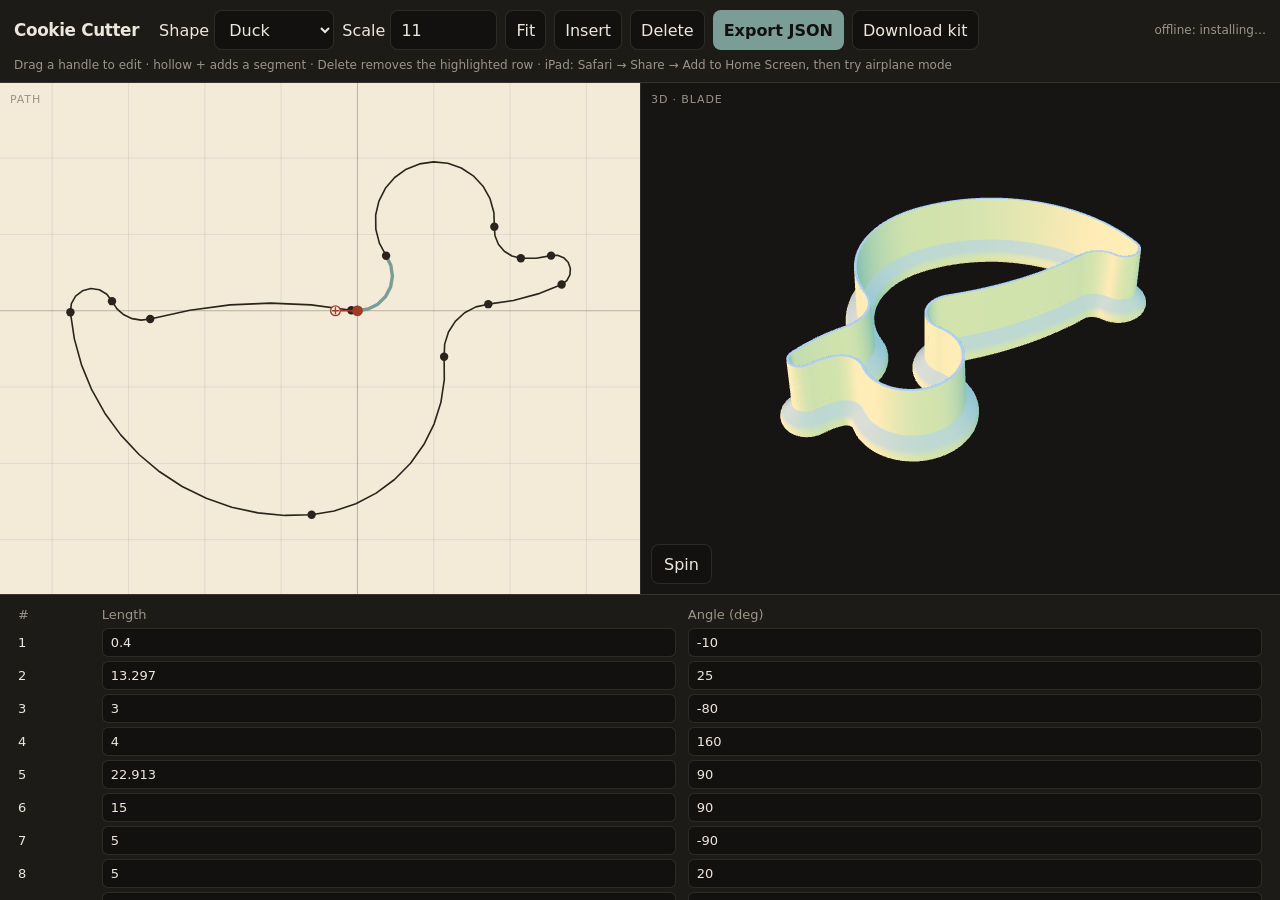
==== commit 62fef4b4: "set minify to "False"" ====
--- a/cutter-es6/index.html
+++ b/cutter-es6/index.html
@@ -69,107 +69,1141 @@
 </table>
 </footer>
 </div>
-<script type="text/javascript">(function(global){function TurtlePathLengthArea(TurtlePath,arcStartAngle=0){let totalLength=0;let totalArea=0;let firstMoment=[0,0];let arcStartPoint=[0,0];let arcEndAngle=0;for(let[arcLength,arcAngle] of TurtlePath){const halfArcAngle=arcAngle/2;const chordAngle=arcStartAngle+halfArcAngle;const cosChordAngle=Math.cos(chordAngle);const sinChordAngle=Math.sin(chordAngle);totalLength+=arcLength;let chordLength;if(arcAngle !==0){if(arcLength !==0){const radius=arcLength/arcAngle;const sinHalfArcAngle=Math.sin(halfArcAngle);chordLength=radius*sinHalfArcAngle*2;const arcSegmentArea=0.5*radius**2*(arcAngle-Math.sin(arcAngle));const y_a=(2/3)*(radius*sinHalfArcAngle)**3;totalArea+=arcSegmentArea;firstMoment[0]+=arcSegmentArea*(arcStartPoint[0]-radius*Math.sin(arcStartAngle))+y_a*sinChordAngle;firstMoment[1]+=arcSegmentArea*(arcStartPoint[1]+radius*Math.cos(arcStartAngle))-y_a*cosChordAngle;} else{chordLength=0;}} else{chordLength=arcLength;}
-const arcEndPoint=[arcStartPoint[0]+chordLength*cosChordAngle,arcStartPoint[1]+chordLength*sinChordAngle,];arcEndAngle=arcStartAngle+arcAngle;const triangleArea=(arcStartPoint[0]*arcEndPoint[1]-arcEndPoint[0]*arcStartPoint[1])/2;totalArea+=triangleArea;firstMoment[0]+=(triangleArea*(arcStartPoint[0]+arcEndPoint[0]))/3;firstMoment[1]+=(triangleArea*(arcStartPoint[1]+arcEndPoint[1]))/3;arcStartPoint=arcEndPoint;arcStartAngle=arcEndAngle;}
-const centroid=[firstMoment[0]/totalArea,firstMoment[1]/totalArea];return[totalLength,totalArea,arcStartPoint,arcEndAngle,centroid];}
-function*Segments2Complex({p0_a0_segs=[[[0,0],[1,0],],[],],scale=1.0,tol=0.05,offs=0,loops=1,return_start=false,}={}){const[p0,a0]=p0_a0_segs[0];const Segs=p0_a0_segs[1];let a=a0.slice();let p=p0.slice();p[0]=p[0]-a[0]*offs;p[1]=p[1]-a[1]*offs;let L=0;if(return_start){yield{point:p.slice(),angle:a.slice(),length:L,segmentIndex:-1};}
-let loopcount=0;while(loops===null||loops===Infinity||loopcount<loops){loopcount++;for(let X=0;X<Segs.length;X++){let[l,da]=Segs[X];l*=scale;if(da !==0){let r=l/da;r+=offs;let n;let v;if(r !==0){l=r*da;const dl=2*Math.sqrt(2*Math.abs(r)*tol);n=Math.max(Math.ceil((6*Math.abs(da))/(2*Math.PI)),Math.floor(l/dl)+1,);const dda2=[Math.cos((0.5*da)/n),Math.sin((0.5*da)/n)];v=[2*r*dda2[1]*dda2[0],2*r*dda2[1]*dda2[1]];v=[v[0]*a[0]-v[1]*a[1],v[0]*a[1]+v[1]*a[0]];} else{n=1;v=[0,0];}
-const dda=[Math.cos(da/n),Math.sin(da/n)];for(let i=0;i<n;i++){L+=l/n;p[0]+=v[0];p[1]+=v[1];a=[a[0]*dda[0]-a[1]*dda[1],a[0]*dda[1]+a[1]*dda[0]];yield{point:p.slice(),angle:a.slice(),length:L,segmentIndex:X};v=[v[0]*dda[0]-v[1]*dda[1],v[0]*dda[1]+v[1]*dda[0]];}} else{L+=l;p[0]+=l*a[0];p[1]+=l*a[1];yield{point:p.slice(),angle:a.slice(),length:L,segmentIndex:X};}}
-if(loops===1) break;}}
-function plot_segments(ctx,{p0=[0,0],a0=[1,0],segs=[],scale=1.0,tol=0.05,offs=0,loops=1,return_start=true,}={},){const gen=Segments2Complex({p0_a0_segs:[[p0,a0],segs,],scale,tol,offs:0,loops,return_start,});ctx.beginPath();const first=gen.next();if(first.done) return;const{point,angle}=first.value;const[cos_ang,sin_ang]=angle;ctx.moveTo(point[0]-offs*sin_ang,point[1]+offs*cos_ang);for(const step of gen){const[c,s]=step.angle;ctx.lineTo(step.point[0]-offs*s,step.point[1]+offs*c);}
-ctx.stroke();}
-if(!("modules" in global)){global["modules"]={}}
-global.modules["turtle-graphics.js"]={TurtlePathLengthArea,Segments2Complex,plot_segments};})(window);(function(global){let{Segments2Complex,TurtlePathLengthArea}=modules["turtle-graphics.js"];const DEG=Math.PI/180;function headingFromDeg(deg){const r=deg*DEG;return[Math.cos(r),Math.sin(r)];}
-function segsToRadians(turtlePath){return turtlePath.map(([l,a])=>[Number(l),Number(a)*DEG]);}
-function walkPath(outline,{scale=1,tol=0.05,returnStart=true}={}){const startPoint=outline.startPoint||[0,0];const startAngle=outline.startAngle??0;const a0=headingFromDeg(startAngle);const p0=[startPoint[0]*scale,startPoint[1]*scale];const segs=segsToRadians(outline.turtlePath||[]);return Array.from(Segments2Complex({p0_a0_segs:[[p0,a0],segs],scale,tol,loops:1,return_start:returnStart,}),);}
-function outlineToEpath(outline,{scale=1,tol=0.05}={}){return walkPath(outline,{scale,tol,returnStart:false}).map(({point,angle})=>[point,angle,]);}
-function pathStats(outline,{scale=1}={}){const segs=segsToRadians(outline.turtlePath||[]).map(([l,a])=>[l*scale,a]);const startAngle=(outline.startAngle??0)*DEG;const[length,area,end,endAngle,centroid]=TurtlePathLengthArea(segs,startAngle);const start=outline.startPoint||[0,0];const dx=end[0]-start[0]*scale;const dy=end[1]-start[1]*scale;const gap=Math.hypot(dx,dy);return{length,area,end,endAngle,centroid,gap,closed:gap<0.35*scale};}
-function boundsOf(points){let minX=Infinity,minY=Infinity,maxX=-Infinity,maxY=-Infinity;for(const p of points){if(p[0]<minX) minX=p[0];if(p[1]<minY) minY=p[1];if(p[0]>maxX) maxX=p[0];if(p[1]>maxY) maxY=p[1];}
-if(!isFinite(minX)) return{minX:-1,minY:-1,maxX:1,maxY:1,cx:0,cy:0,w:2,h:2};return{minX,minY,maxX,maxY,cx:(minX+maxX)/2,cy:(minY+maxY)/2,w:Math.max(maxX-minX,1e-6),h:Math.max(maxY-minY,1e-6),};}
-function centerEpath(epath){const b=boundsOf(epath.map(([p])=>p));return epath.map(([p,a])=>[[p[0]-b.cx,p[1]-b.cy],a]);}
-function fitArc(start,headingRad,end){const dx=end[0]-start[0];const dy=end[1]-start[1];const chord=Math.hypot(dx,dy);if(chord<1e-8) return{len:0,ang:0};const chordHdg=Math.atan2(dy,dx);let half=chordHdg-headingRad;while(half>Math.PI) half-=2*Math.PI;while(half<-Math.PI) half+=2*Math.PI;const ang=2*half;let len;if(Math.abs(ang)<1e-6){len=chord;} else{len=(ang*chord)/(2*Math.sin(ang/2));}
-return{len,ang:ang/DEG};}
-function serializeOutline(outline){return JSON.stringify({name:outline.name||"Custom",startPoint:outline.startPoint||[0,0],startAngle:outline.startAngle??0,turtlePath:outline.turtlePath,},null,2,);}
-function parseOutline(text){const t=text.trim();if(t.startsWith("{")||t.startsWith("[")){const data=JSON.parse(t);if(Array.isArray(data)){return{name:"Custom",startPoint:[0,0],startAngle:0,turtlePath:data};}
-const path=data.turtlePath||data.segs||data.segments;if(!path) throw new Error("JSON has no turtlePath");return{name:data.name||"Custom",startPoint:data.startPoint||[0,0],startAngle:data.startAngle??0,turtlePath:path.map((s)=>Array.isArray(s)?[Number(s[0]),Number(s[1])]:[Number(s.len),Number(s.ang)],),};}
-const turtlePath=[];for(const line of t.split(/\r?\n/)){const clean=line.replace(/[\[\]]/g,"").trim();if(!clean) continue;const parts=clean.split(/[,\s]+/).map(Number).filter((n)=>!Number.isNaN(n));for(let i=0;i+1<parts.length;i+=2){turtlePath.push([parts[i],parts[i+1]]);}}
-if(!turtlePath.length) throw new Error("No segments found");return{name:"Custom",startPoint:[0,0],startAngle:0,turtlePath};}
-if(!("modules" in global)){global["modules"]={}}
-global.modules["path-utils.js"]={DEG,headingFromDeg,segsToRadians,walkPath,outlineToEpath,pathStats,boundsOf,centerEpath,fitArc,serializeOutline,parseOutline};})(window);(function(global){let{walkPath,boundsOf,fitArc,DEG}=modules["path-utils.js"];const HIT_PX=26;const ADD_PX=22;class CurveEditor{constructor(canvas,opts={}){this.canvas=canvas;this.ctx=canvas.getContext("2d");this.onChange=opts.onChange||(()=>{});this.onSelect=opts.onSelect||(()=>{});this.outline=normalizeOutline(opts.outline);const n=this.outline.turtlePath.length;this.editIdx=opts.editIdx??(n?n-1:-1);this.view={cx:0,cy:0,scale:12};this._drag=null;this._pointers=new Map();this._pinch=null;this._raf=0;this._ro=null;this._moved=false;this._onPtrDown=this._onPtrDown.bind(this);this._onPtrMove=this._onPtrMove.bind(this);this._onPtrUp=this._onPtrUp.bind(this);this._onWheel=this._onWheel.bind(this);canvas.style.touchAction="none";canvas.addEventListener("pointerdown",this._onPtrDown);canvas.addEventListener("pointermove",this._onPtrMove);canvas.addEventListener("pointerup",this._onPtrUp);canvas.addEventListener("pointercancel",this._onPtrUp);canvas.addEventListener("wheel",this._onWheel,{passive:false});if(typeof ResizeObserver !=="undefined"){this._ro=new ResizeObserver(()=>this.redraw());this._ro.observe(canvas);}
-this.fit();this.redraw();}
-setOutline(outline,{fit=false,keepSelection=true}={}){this.outline=normalizeOutline(outline);const n=this.outline.turtlePath.length;if(!keepSelection||this.editIdx>=n) this.editIdx=n?n-1:-1;if(fit) this.fit();this.redraw();}
-setSelected(idx){const n=this.outline.turtlePath.length;this.editIdx=n===0?-1:Math.max(-1,Math.min(idx,n-1));this.redraw();this.onSelect(this.editIdx);}
-getSelected(){return this.editIdx;}
-getOutline(){return{name:this.outline.name,startPoint:this.outline.startPoint.slice(),startAngle:this.outline.startAngle,turtlePath:this.outline.turtlePath.map(([l,a])=>[l,a]),};}
-insertSegment(at){const n=this.outline.turtlePath.length;const i=at==null?(this.editIdx>=0?this.editIdx+1:n):at;const clamped=Math.max(0,Math.min(i,n));this.outline.turtlePath.splice(clamped,0,[4,0]);this.editIdx=clamped;this.redraw();this.onSelect(this.editIdx);this.onChange(this.getOutline());return this.editIdx;}
-deleteSegment(at){const n=this.outline.turtlePath.length;if(!n) return-1;const i=at==null?(this.editIdx>=0?this.editIdx:n-1):at;if(i<0||i>=n) return this.editIdx;this.outline.turtlePath.splice(i,1);const m=this.outline.turtlePath.length;this.editIdx=m?Math.min(i,m-1):-1;this.redraw();this.onSelect(this.editIdx);this.onChange(this.getOutline());return this.editIdx;}
-fit(){const samples=walkPath(this.outline,{scale:1,tol:0.08,returnStart:true});const pts=samples.map((s)=>s.point);if(!pts.length) pts.push([0,0]);const b=boundsOf(pts);const rect=this.canvas.getBoundingClientRect();const w=Math.max(rect.width,40);const h=Math.max(rect.height,40);const pad=0.78;this.view.cx=b.cx;this.view.cy=b.cy;this.view.scale=Math.min((w*pad)/b.w,(h*pad)/b.h);this.view.scale=Math.max(4,Math.min(this.view.scale,80));this.redraw();}
-destroy(){const c=this.canvas;c.removeEventListener("pointerdown",this._onPtrDown);c.removeEventListener("pointermove",this._onPtrMove);c.removeEventListener("pointerup",this._onPtrUp);c.removeEventListener("pointercancel",this._onPtrUp);c.removeEventListener("wheel",this._onWheel);this._ro?.disconnect();if(this._raf) cancelAnimationFrame(this._raf);}
-worldFromEvent(e){const rect=this.canvas.getBoundingClientRect();const sx=e.clientX-rect.left-rect.width/2;const sy=e.clientY-rect.top-rect.height/2;return[this.view.cx+sx/this.view.scale,this.view.cy-sy/this.view.scale,];}
-_onPtrDown(e){this.canvas.setPointerCapture(e.pointerId);this._pointers.set(e.pointerId,{x:e.clientX,y:e.clientY});this._moved=false;if(this._pointers.size===2){const pts=[...this._pointers.values()];this._pinch={dist:Math.hypot(pts[0].x-pts[1].x,pts[0].y-pts[1].y),scale:this.view.scale,};this._drag=null;return;}
-if(e.button===1||e.shiftKey||e.altKey){this._drag={mode:"pan",x:e.clientX,y:e.clientY,cx:this.view.cx,cy:this.view.cy};return;}
-const world=this.worldFromEvent(e);const samples=walkPath(this.outline,{scale:1,tol:0.04,returnStart:true});const vertices=vertexList(samples,this.outline);const tol=HIT_PX/this.view.scale;const addPt=addHandlePoint(samples,ADD_PX/this.view.scale);const hitAdd=addPt&&Math.hypot(addPt[0]-world[0],addPt[1]-world[1])<tol;const hitV=hitVertex(vertices,world,tol);const n=this.outline.turtlePath.length;let idx=this.editIdx;let append=false;if(hitAdd){this.outline.turtlePath.push([0,0]);idx=this.outline.turtlePath.length-1;append=true;} else if(hitV>0){idx=hitV-1;} else if(hitV===0&&n>0){idx=0;} else{const hitSeg=hitSegment(samples,world,tol*1.4);if(hitSeg>=0){idx=hitSeg;} else{this._drag={mode:"pan",x:e.clientX,y:e.clientY,cx:this.view.cx,cy:this.view.cy};return;}}
-this.editIdx=idx;const startState=stateBefore(this.outline,idx);this._drag={mode:"edit",idx,append,start:startState.point,heading:startState.heading,};this.onSelect(idx);this.redraw();}
-_onPtrMove(e){if(this._pointers.has(e.pointerId)){this._pointers.set(e.pointerId,{x:e.clientX,y:e.clientY});}
-if(this._pointers.size>=2&&this._pinch){const pts=[...this._pointers.values()];const dist=Math.hypot(pts[0].x-pts[1].x,pts[0].y-pts[1].y);this.view.scale=Math.max(2,Math.min(120,this._pinch.scale*(dist/Math.max(this._pinch.dist,1))));this.redraw();return;}
-if(!this._drag) return;this._moved=true;if(this._drag.mode==="pan"){const dx=e.clientX-this._drag.x;const dy=e.clientY-this._drag.y;this.view.cx=this._drag.cx-dx/this.view.scale;this.view.cy=this._drag.cy+dy/this.view.scale;this.redraw();return;}
-const world=this.worldFromEvent(e);const{len,ang}=fitArc(this._drag.start,this._drag.heading,world);const idx=this._drag.idx;if(idx>=0){this.outline.turtlePath[idx]=[roundN(len,4),roundN(ang,3)];}
-this.redraw();}
-_onPtrUp(e){this._pointers.delete(e.pointerId);if(this._pointers.size<2) this._pinch=null;if(this._drag?.mode==="edit"){const segs=this.outline.turtlePath;const idx=this._drag.idx;const last=segs[idx];if(this._drag.append&&last&&Math.abs(last[0])<1e-3&&Math.abs(last[1])<1e-3){segs.splice(idx,1);this.editIdx=segs.length?segs.length-1:-1;this.onSelect(this.editIdx);}
-this.onChange(this.getOutline());}
-this._drag=null;this.redraw();}
-_onWheel(e){e.preventDefault();const factor=e.deltaY<0?1.08:1/1.08;this.view.scale=Math.max(2,Math.min(120,this.view.scale*factor));this.redraw();}
-redraw(){if(this._raf) return;this._raf=requestAnimationFrame(()=>{this._raf=0;this._paint();});}
-_size(){const dpr=Math.min(window.devicePixelRatio||1,2);const rect=this.canvas.getBoundingClientRect();const w=Math.max(1,Math.round(rect.width*dpr));const h=Math.max(1,Math.round(rect.height*dpr));if(this.canvas.width !==w||this.canvas.height !==h){this.canvas.width=w;this.canvas.height=h;}
-return{w,h,dpr};}
-_paint(){const{ctx}=this;const{w,h,dpr}=this._size();ctx.setTransform(1,0,0,1,0,0);ctx.clearRect(0,0,w,h);const paper=getCss("--color-paper","#f3ead8");const ink=getCss("--color-ink","#2a241c");const accent=getCss("--color-primary","#7a9e96");ctx.fillStyle=paper;ctx.fillRect(0,0,w,h);ctx.setTransform(this.view.scale*dpr,0,0,-this.view.scale*dpr,w/2-this.view.cx*this.view.scale*dpr,h/2+this.view.cy*this.view.scale*dpr,);this._drawGrid(ctx);const samples=walkPath(this.outline,{scale:1,tol:0.03,returnStart:true});if(!samples.length) return;ctx.lineJoin="round";ctx.lineCap="round";ctx.strokeStyle=ink;ctx.lineWidth=1.6/this.view.scale;ctx.beginPath();ctx.moveTo(samples[0].point[0],samples[0].point[1]);for(let i=1;i<samples.length;i++) ctx.lineTo(samples[i].point[0],samples[i].point[1]);ctx.stroke();if(this.editIdx>=0){ctx.strokeStyle=accent;ctx.lineWidth=3.4/this.view.scale;ctx.beginPath();let pen=false;let prev=samples[0].point;for(const s of samples){if(s.segmentIndex===this.editIdx){if(!pen){ctx.moveTo(prev[0],prev[1]);pen=true;}
-ctx.lineTo(s.point[0],s.point[1]);} else if(pen){break;}
-prev=s.point;}
-ctx.stroke();}
-const vertices=vertexList(samples,this.outline);const r=4.2/this.view.scale;vertices.forEach((p,i)=>{const last=i===vertices.length-1;const sel=i===this.editIdx+1;ctx.fillStyle=i===0?"#2f7a4a":last?"#a33b2b":sel?accent:ink;disc(ctx,p[0],p[1],sel||last||i===0?r*1.25:r);});const end=vertices[vertices.length-1];const tail=samples[samples.length-1];if(end&&tail){const add=addHandlePoint(samples,ADD_PX/this.view.scale);ctx.strokeStyle="#a33b2b";ctx.lineWidth=1.4/this.view.scale;ctx.beginPath();ctx.moveTo(end[0],end[1]);ctx.lineTo(add[0],add[1]);ctx.stroke();ctx.fillStyle=paper;disc(ctx,add[0],add[1],r*1.15);ctx.strokeStyle="#a33b2b";ctx.beginPath();ctx.arc(add[0],add[1],r*1.15,0,Math.PI*2);ctx.stroke();ctx.beginPath();ctx.moveTo(add[0]-r*0.7,add[1]);ctx.lineTo(add[0]+r*0.7,add[1]);ctx.moveTo(add[0],add[1]-r*0.7);ctx.lineTo(add[0],add[1]+r*0.7);ctx.stroke();}}
-_drawGrid(ctx){const step=niceStep(48/this.view.scale);const rect=this.canvas.getBoundingClientRect();const halfW=rect.width/(2*this.view.scale);const halfH=rect.height/(2*this.view.scale);const x0=this.view.cx-halfW;const x1=this.view.cx+halfW;const y0=this.view.cy-halfH;const y1=this.view.cy+halfH;ctx.strokeStyle="rgba(42,36,28,0.08)";ctx.lineWidth=1/this.view.scale;ctx.beginPath();for(let x=Math.floor(x0/step)*step;x<=x1;x+=step){ctx.moveTo(x,y0);ctx.lineTo(x,y1);}
-for(let y=Math.floor(y0/step)*step;y<=y1;y+=step){ctx.moveTo(x0,y);ctx.lineTo(x1,y);}
-ctx.stroke();ctx.strokeStyle="rgba(42,36,28,0.22)";ctx.beginPath();ctx.moveTo(x0,0);ctx.lineTo(x1,0);ctx.moveTo(0,y0);ctx.lineTo(0,y1);ctx.stroke();}}
-function normalizeOutline(o={}){return{name:o.name||"Custom",startPoint:(o.startPoint||[0,0]).slice(),startAngle:o.startAngle??0,turtlePath:(o.turtlePath||[]).map((s)=>[Number(s[0]),Number(s[1])]),};}
-function stateBefore(outline,idx){const prefix={...outline,turtlePath:outline.turtlePath.slice(0,Math.max(0,idx)),};const samples=walkPath(prefix,{scale:1,tol:0.05,returnStart:true});const last=samples[samples.length-1];const heading=last?Math.atan2(last.angle[1],last.angle[0]):(outline.startAngle??0)*DEG;return{point:last?last.point:outline.startPoint||[0,0],heading};}
-function vertexList(samples,outline){if(!samples.length) return[outline.startPoint||[0,0]];const lastOf=new Map();for(const s of samples) lastOf.set(s.segmentIndex,s.point);const verts=[samples[0].point];const keys=[...lastOf.keys()].filter((k)=>k>=0).sort((a,b)=>a-b);for(const k of keys) verts.push(lastOf.get(k));return verts;}
-function addHandlePoint(samples,dist){const last=samples[samples.length-1];if(!last) return[0,0];return[last.point[0]+last.angle[0]*dist,last.point[1]+last.angle[1]*dist];}
-function hitVertex(vertices,world,tol){let best=-1;let bestD=tol;vertices.forEach((p,i)=>{const d=Math.hypot(p[0]-world[0],p[1]-world[1]);if(d<bestD){bestD=d;best=i;}});return best;}
-function hitSegment(samples,world,tol){let best=-1;let bestD=tol;for(let i=1;i<samples.length;i++){const a=samples[i-1].point;const b=samples[i].point;const d=distToSeg(world,a,b);const idx=samples[i].segmentIndex;if(idx>=0&&d<bestD){bestD=d;best=idx;}}
-return best;}
-function distToSeg(p,a,b){const vx=b[0]-a[0];const vy=b[1]-a[1];const l2=vx*vx+vy*vy;if(l2<1e-12) return Math.hypot(p[0]-a[0],p[1]-a[1]);let t=((p[0]-a[0])*vx+(p[1]-a[1])*vy)/l2;t=Math.max(0,Math.min(1,t));return Math.hypot(p[0]-(a[0]+t*vx),p[1]-(a[1]+t*vy));}
-function disc(ctx,x,y,r){ctx.beginPath();ctx.arc(x,y,r,0,Math.PI*2);ctx.fill();}
-function niceStep(raw){const p=Math.pow(10,Math.floor(Math.log10(Math.max(raw,1e-6))));const n=raw/p;if(n<2) return 2*p;if(n<5) return 5*p;return 10*p;}
-function roundN(v,n){const f=10**n;return Math.round(v*f)/f;}
-function getCss(name,fallback){if(typeof getComputedStyle==="undefined"||typeof document==="undefined") return fallback;const v=getComputedStyle(document.documentElement).getPropertyValue(name).trim();return v||fallback;}
-if(!("modules" in global)){global["modules"]={}}
-global.modules["curve-editor.js"]={CurveEditor};})(window);(function(global){function cube(dx=1,dy,dz){const numVertices=24;const stride=6*4;const X=0.5*dx;const Y=dy==null?X:dy;const Z=dz==null?X:dz;const vertices=new Float32Array([X,-Y,-Z,1,0,0,X,Y,-Z,1,0,0,X,Y,Z,1,0,0,X,-Y,Z,1,0,0,-X,Y,Z,-1,0,0,-X,Y,-Z,-1,0,0,-X,-Y,-Z,-1,0,0,-X,-Y,Z,-1,0,0,-X,Y,-Z,0,1,0,-X,Y,Z,0,1,0,X,Y,Z,0,1,0,X,Y,-Z,0,1,0,X,-Y,Z,0,-1,0,-X,-Y,Z,0,-1,0,-X,-Y,-Z,0,-1,0,X,-Y,-Z,0,-1,0,-X,-Y,Z,0,0,1,X,-Y,Z,0,0,1,X,Y,Z,0,0,1,-X,Y,Z,0,0,1,X,Y,-Z,0,0,-1,X,-Y,-Z,0,0,-1,-X,-Y,-Z,0,0,-1,-X,Y,-Z,0,0,-1,]);const indices=new Int16Array([0,1,2,2,3,0,4,5,6,6,7,4,8,9,10,10,11,8,12,13,14,14,15,12,16,17,18,18,19,16,20,21,22,22,23,20,]);return{indices,vertices,stride,numVertices};}
-function circle(r,n){const epath=[];for(let i=0;i<n;i++){const theta=(i*2*Math.PI)/n;const s=Math.sin(theta);const c=Math.cos(theta);epath[i]=[[r*c,r*s],[-s,c],];}
-return epath;}
-function extrude(epath,shape){const m=epath.length;const n=shape.length;const numVertices=m*n;const vertices=new Float32Array(numVertices*6);const stride=6*4;const indices=new Uint16Array(numVertices*6);for(let j=0;j<m;j++){const[[x_p,y_p],[ms_p,c_p]]=epath[j];for(let i=0;i<n;i++){const[[x_s,y_s],[ms_s,c_s]]=shape[i];const k=j*n+i;vertices[k*6+0]=x_p+x_s*c_p;vertices[k*6+1]=y_p-x_s*ms_p;vertices[k*6+2]=y_s;vertices[k*6+3]=c_s*c_p;vertices[k*6+4]=-c_s*ms_p;vertices[k*6+5]=-ms_s;indices[k*6+0]=j*n+i;indices[k*6+1]=((j+1)%m)*n+((i+1)%n);indices[k*6+2]=j*n+((i+1)%n);indices[k*6+3]=j*n+i;indices[k*6+4]=((j+1)%m)*n+i;indices[k*6+5]=((j+1)%m)*n+((i+1)%n);}}
-return{indices,vertices,stride,numVertices};}
-if(!("modules" in global)){global["modules"]={}}
-global.modules["geometry.js"]={cube,circle,extrude};})(window);(function(global){const cookiecutters={outlines:{Star:{turtlePath:[[2,-58],[8,0],[3.2,130],[8,0],[2,-58],[8,0],[3.2,130],[8,0],[2,-58],[8,0],[3.2,130],[8,0],[2,-58],[8,0],[3.2,130],[8,0],[2,-58],[8,0],[3.2,130],[8,0],],},Plain:{startPoint:[10,0],startAngle:90,turtlePath:[[62.83185,360]],},Scalloped:{turtlePath:[[1,-110],[2,150],[1,-110],[2,150],[1,-110],[2,150],[1,-110],[2,150],[1,-110],[2,150],[1,-110],[2,150],[1,-110],[2,150],[1,-110],[2,150],[1,-110],[2,150],],},Heart:{startAngle:180,turtlePath:[[0.45,-45],[10,180],[6.91,-10],[1.1,110],[6.91,-10],[10,180],[0.45,-45],],},Duck:{startAngle:180,turtlePath:[[0.4,-10],[13.297,25],[3,-80],[4,160],[22.913,90],[15,90],[5,-90],[5,20],[3,170],[2,-20],[3,-90],[15,220],[5,-125],],},Tree:{startAngle:180,turtlePath:[[0.75,40],[3,0],[1.5,140],[0.6,0],[1,-140],[3,0],[1.5,140],[0.6,0],[1,-140],[3,0],[1.5,140],[0.6,0],[1,-140],[3,0],[1.5,140],[11.431,0],[1.5,140],[3,0],[1,-140],[0.6,0],[1.5,140],[3,0],[1,-140],[0.6,0],[1.5,140],[3,0],[1,-140],[0.6,0],[1.5,140],[3,0],[0.75,40],],},Blade:{startPoint:[-1.8,0],startAngle:0,turtlePath:[[3.6,0],[0,45],[0.661522368915,0],[3,90],[2.5,0],[0,-43.5679],[10,0],[0,88.5679],[0.5,0],[0,88.5679],[10,0],[0,-43.5679],[2.5,0],[3,90],[0.661522368915,0],[0,45],],},L:{turtlePath:[[8,0],[0,90],[4,0],[0,90],[8,0],[0,-180],[8,0],[0,90],[4,0],[0,90],[8,0],[0,90],[8,0],[0,-90],[16,0],[0,90],[8,0],[0,90],[4,0],[0,90],[8,0],[0,-180],[8,0],[0,90],[4,0],[0,90],[8,0],[0,-180],[8,0],[0,90],[4,0],[0,90],[8,0],[0,-180],[8,0],[0,90],[4,0],[0,90],[8,0],[0,-180],[8,0],[0,90],[4,0],[0,90],[16,0],[0,-180],[16,0],[0,90],[4,0],[0,90],[4,0],[0,90],[24,0],[0,-180],[24,0],[0,90],[4,0],[0,90],[8,0],[0,-180],],},A:{turtlePath:[[0,70],[0.4,0],[0,-70],[0.41,0],[0,180],[0.41,0],[0,-110],[0.6,0],[0,-140],[1,0],[0,70],],},B:{turtlePath:[[0,90],[1,0],[0,-90],[0.25,0],[0.684,-180],[0.25,0],[0,180],[0.25,0],[0.896,-180],[0.25,0],[0,180],],},},};const OUTLINE_NAMES=Object.keys(cookiecutters.outlines);function getOutline(name){const o=cookiecutters.outlines[name];if(!o) return null;return{name,startPoint:o.startPoint?o.startPoint.slice():[0,0],startAngle:o.startAngle??0,turtlePath:o.turtlePath.map(([l,a])=>[l,a]),};}
-if(!("modules" in global)){global["modules"]={}}
-global.modules["cookiecutters.js"]={cookiecutters,OUTLINE_NAMES,getOutline};})(window);(function(global){const{sin,cos,sqrt,tan,PI}=Math,pi=PI;function xRot(a){const s=sin(a);const c=cos(a);return[1,0,0,0,0,c,s,0,0,-s,c,0,0,0,0,1];}
-function yRot(a){const s=sin(a);const c=cos(a);return[c,0,-s,0,0,1,0,0,s,0,c,0,0,0,0,1];}
-function zRot(a){const s=sin(a);const c=cos(a);return[c,s,0,0,-s,c,0,0,0,0,1,0,0,0,0,1];}
-function vRot([x,y,z],theta){x??=0;y??=0;z??=0;const length=sqrt(x*x+y*y+z*z);if(length==0){if(theta===undefined){return[1,0,0,0,0,1,0,0,0,0,1,0,0,0,0,1];}
-else{throw new Error("Rotation axis vector cannot be zero if a rotation angle is specified!");}}
-if(theta===undefined) theta=length;const c=cos(theta);const c1=1-c;const s=sin(theta);x/=length;y/=length;z/=length;return[c+c1*x**2,c1*x*y+s*z,c1*x*z-s*y,0,c1*x*y-s*z,c+c1*y**2,c1*y*z+s*x,0,c1*x*z+s*y,c1*y*z-s*x,c+c1*z**2,0,0,0,0,1];}
-function tLat([tx,ty,tz]){tx??=0;ty??=0;tz??=0;return[1,0,0,0,0,1,0,0,0,0,1,0,tx,ty,tz,1];}
-function scal([sx,sy,sz]){sx??=1;sy??=1;sz??=1;return[sx,0,0,0,0,sy,0,0,0,0,sz,0,0,0,0,1];}
-function T(A){return new Float32Array([A[0],A[4],A[8],A[12],A[1],A[5],A[9],A[13],A[2],A[6],A[10],A[14],A[3],A[7],A[11],A[15]]);}
-function mMul(B,A){const C=new Array(16);let sum;for(let i=0;i<4;++i)
-for(let j=0;j<4;++j){sum=0;for(let k=0;k<4;++k)
-sum+=B[i+4*k]*A[4*j+k];C[i+4*j]=sum;}
-return C;}
-function vMul(A,[x0,x1,x2,x3]){x0??=0;x1??=0;x2??=0;x3??=0;return new Float32Array([A[0]*x0+A[4]*x1+A[8]*x2+A[12]*x3,A[1]*x0+A[5]*x1+A[9]*x2+A[13]*x3,A[2]*x0+A[6]*x1+A[10]*x2+A[14]*x3,A[3]*x0+A[7]*x1+A[11]*x2+A[15]*x3]);}
-function persp(fov,aspR,near,far){const f=tan(pi*0.5-0.5*fov);const nfInv=1.0/(near-far);return[f/aspR,0,0,0,0,f,0,0,0,0,nfInv*(far+near),-1,0,0,2*far*near*nfInv,0];}
-function cMaj(A){return A;}
-function rMaj(A){return T(A);}
-function camMat([tx,ty,tz],azim,elev,d){tx??=0;ty??=0;tz??=0;d??=0;const s=sin(azim),c=cos(azim),se=sin(elev),ce=cos(elev);return new Float32Array([-s,-c*se,c*ce,0,c,-s*se,ce*s,0,0,ce,se,0,-c*ty+s*tx,c*se*tx-ce*tz+s*se*ty,-c*ce*tx-ce*s*ty-d-se*tz,1])};function icamMat(t,C,d){d??=0;return new Float32Array([C[0],C[4],C[8],0,C[1],C[5],C[9],0,C[2],C[6],C[10],0,C[2]*d+t[0]??0,C[6]*d+t[1]??0,C[10]*d+t[2]??0,1])};function camPos(targ,camMat,d){const[tx,ty,tz]=targ;const ex=camMat[2],ey=camMat[6],ez=camMat[10];return[tx+ex*d,ty+ey*d,tz+ez*d,1];};if(!("modules" in global)){global["modules"]={}}
-global.modules["m4.js"]={xRot,yRot,zRot,vRot,tLat,scal,T,mMul,vMul,persp,cMaj,rMaj,camMat,icamMat,camPos};})(window);(function(global){let{extrude}=modules["geometry.js"];let{getOutline}=modules["cookiecutters.js"];let{outlineToEpath,centerEpath,boundsOf}=modules["path-utils.js"];let M4=modules["m4.js"];const DEG=Math.PI/180;const vertexShaderSource=`
+<script type="text/javascript">
+(function(global) {
+/** Turtle-path math — same API as Notebooks/anywidget turtle-graphics.js */
+function  TurtlePathLengthArea(TurtlePath, arcStartAngle = 0) {
+  let totalLength = 0;
+  let totalArea = 0;
+  let firstMoment = [0, 0];
+  let arcStartPoint = [0, 0];
+  let arcEndAngle = 0;
+  for (let [arcLength, arcAngle] of TurtlePath) {
+    const halfArcAngle = arcAngle / 2;
+    const chordAngle = arcStartAngle + halfArcAngle;
+    const cosChordAngle = Math.cos(chordAngle);
+    const sinChordAngle = Math.sin(chordAngle);
+
+    totalLength += arcLength;
+    let chordLength;
+    if (arcAngle !== 0) {
+      if (arcLength !== 0) {
+        const radius = arcLength / arcAngle;
+        const sinHalfArcAngle = Math.sin(halfArcAngle);
+        chordLength = radius * sinHalfArcAngle * 2;
+        const arcSegmentArea = 0.5 * radius ** 2 * (arcAngle - Math.sin(arcAngle));
+        const y_a = (2 / 3) * (radius * sinHalfArcAngle) ** 3;
+        totalArea += arcSegmentArea;
+        firstMoment[0] +=
+          arcSegmentArea * (arcStartPoint[0] - radius * Math.sin(arcStartAngle)) +
+          y_a * sinChordAngle;
+        firstMoment[1] +=
+          arcSegmentArea * (arcStartPoint[1] + radius * Math.cos(arcStartAngle)) -
+          y_a * cosChordAngle;
+      } else {
+        chordLength = 0;
+      }
+    } else {
+      chordLength = arcLength;
+    }
+
+    const arcEndPoint = [
+      arcStartPoint[0] + chordLength * cosChordAngle,
+      arcStartPoint[1] + chordLength * sinChordAngle,
+    ];
+    arcEndAngle = arcStartAngle + arcAngle;
+
+    const triangleArea =
+      (arcStartPoint[0] * arcEndPoint[1] - arcEndPoint[0] * arcStartPoint[1]) / 2;
+    totalArea += triangleArea;
+    firstMoment[0] += (triangleArea * (arcStartPoint[0] + arcEndPoint[0])) / 3;
+    firstMoment[1] += (triangleArea * (arcStartPoint[1] + arcEndPoint[1])) / 3;
+
+    arcStartPoint = arcEndPoint;
+    arcStartAngle = arcEndAngle;
+  }
+
+  const centroid = [firstMoment[0] / totalArea, firstMoment[1] / totalArea];
+  return [totalLength, totalArea, arcStartPoint, arcEndAngle, centroid];
+}
+
+/**
+ * Walk a turtle path of [length, angleRadians] segments.
+ * Yields { point:[x,y], angle:[cos,sin], length, segmentIndex }.
+ *
+ * Angle here is a heading as [cos, sin] — same as the original module.
+ */
+function*  Segments2Complex({
+  p0_a0_segs = [
+    [
+      [0, 0],
+      [1, 0],
+    ],
+    [],
+  ],
+  scale = 1.0,
+  tol = 0.05,
+  offs = 0,
+  loops = 1,
+  return_start = false,
+} = {}) {
+  const [p0, a0] = p0_a0_segs[0];
+  const Segs = p0_a0_segs[1];
+  let a = a0.slice();
+  let p = p0.slice();
+  p[0] = p[0] - a[0] * offs;
+  p[1] = p[1] - a[1] * offs;
+  let L = 0;
+
+  if (return_start) {
+    yield { point: p.slice(), angle: a.slice(), length: L, segmentIndex: -1 };
+  }
+
+  let loopcount = 0;
+  while (loops === null || loops === Infinity || loopcount < loops) {
+    loopcount++;
+    for (let X = 0; X < Segs.length; X++) {
+      let [l, da] = Segs[X];
+      l *= scale;
+      if (da !== 0) {
+        let r = l / da;
+        r += offs;
+        let n;
+        let v;
+        if (r !== 0) {
+          l = r * da;
+          const dl = 2 * Math.sqrt(2 * Math.abs(r) * tol);
+          n = Math.max(
+            Math.ceil((6 * Math.abs(da)) / (2 * Math.PI)),
+            Math.floor(l / dl) + 1,
+          );
+          const dda2 = [Math.cos((0.5 * da) / n), Math.sin((0.5 * da) / n)];
+          v = [2 * r * dda2[1] * dda2[0], 2 * r * dda2[1] * dda2[1]];
+          v = [v[0] * a[0] - v[1] * a[1], v[0] * a[1] + v[1] * a[0]];
+        } else {
+          n = 1;
+          v = [0, 0];
+        }
+        const dda = [Math.cos(da / n), Math.sin(da / n)];
+        for (let i = 0; i < n; i++) {
+          L += l / n;
+          p[0] += v[0];
+          p[1] += v[1];
+          a = [a[0] * dda[0] - a[1] * dda[1], a[0] * dda[1] + a[1] * dda[0]];
+          yield { point: p.slice(), angle: a.slice(), length: L, segmentIndex: X };
+          v = [v[0] * dda[0] - v[1] * dda[1], v[0] * dda[1] + v[1] * dda[0]];
+        }
+      } else {
+        L += l;
+        p[0] += l * a[0];
+        p[1] += l * a[1];
+        yield { point: p.slice(), angle: a.slice(), length: L, segmentIndex: X };
+      }
+    }
+    if (loops === 1) break;
+  }
+}
+function  plot_segments(
+  ctx,
+  {
+    p0 = [0, 0],
+    a0 = [1, 0],
+    segs = [],
+    scale = 1.0,
+    tol = 0.05,
+    offs = 0,
+    loops = 1,
+    return_start = true,
+  } = {},
+) {
+  const gen = Segments2Complex({
+    p0_a0_segs: [
+      [p0, a0],
+      segs,
+    ],
+    scale,
+    tol,
+    offs: 0,
+    loops,
+    return_start,
+  });
+  ctx.beginPath();
+  const first = gen.next();
+  if (first.done) return;
+  const { point, angle } = first.value;
+  const [cos_ang, sin_ang] = angle;
+  ctx.moveTo(point[0] - offs * sin_ang, point[1] + offs * cos_ang);
+  for (const step of gen) {
+    const [c, s] = step.angle;
+    ctx.lineTo(step.point[0] - offs * s, step.point[1] + offs * c);
+  }
+  ctx.stroke();
+}
+
+if(!("modules" in global)){
+ global["modules"]={}
+}
+global.modules["turtle-graphics.js"] = {TurtlePathLengthArea,Segments2Complex,plot_segments} ;
+})(window);
+(function(global) {
+/** Convert turtle outlines to polylines / epaths for the 2D editor and WebGL. */
+let { Segments2Complex, TurtlePathLengthArea } = modules["turtle-graphics.js"];
+const  DEG= Math.PI / 180;
+function  headingFromDeg(deg) {
+  const r = deg * DEG;
+  return [Math.cos(r), Math.sin(r)];
+}
+
+/** Degrees in, radians out — what Segments2Complex wants. */
+function  segsToRadians(turtlePath) {
+  return turtlePath.map(([l, a]) => [Number(l), Number(a) * DEG]);
+}
+function  walkPath(outline, { scale = 1, tol = 0.05, returnStart = true } = {}) {
+  const startPoint = outline.startPoint || [0, 0];
+  const startAngle = outline.startAngle ?? 0;
+  const a0 = headingFromDeg(startAngle);
+  const p0 = [startPoint[0] * scale, startPoint[1] * scale];
+  const segs = segsToRadians(outline.turtlePath || []);
+  return Array.from(
+    Segments2Complex({
+      p0_a0_segs: [[p0, a0], segs],
+      scale,
+      tol,
+      loops: 1,
+      return_start: returnStart,
+    }),
+  );
+}
+
+/** [point, heading] pairs for extrude(). */
+function  outlineToEpath(outline, { scale = 1, tol = 0.05 } = {}) {
+  return walkPath(outline, { scale, tol, returnStart: false }).map(({ point, angle }) => [
+    point,
+    angle,
+  ]);
+}
+function  pathStats(outline, { scale = 1 } = {}) {
+  const segs = segsToRadians(outline.turtlePath || []).map(([l, a]) => [l * scale, a]);
+  const startAngle = (outline.startAngle ?? 0) * DEG;
+  const [length, area, end, endAngle, centroid] = TurtlePathLengthArea(segs, startAngle);
+  const start = outline.startPoint || [0, 0];
+  const dx = end[0] - start[0] * scale;
+  const dy = end[1] - start[1] * scale;
+  const gap = Math.hypot(dx, dy);
+  return { length, area, end, endAngle, centroid, gap, closed: gap < 0.35 * scale };
+}
+function  boundsOf(points) {
+  let minX = Infinity, minY = Infinity, maxX = -Infinity, maxY = -Infinity;
+  for (const p of points) {
+    if (p[0] < minX) minX = p[0];
+    if (p[1] < minY) minY = p[1];
+    if (p[0] > maxX) maxX = p[0];
+    if (p[1] > maxY) maxY = p[1];
+  }
+  if (!isFinite(minX)) return { minX: -1, minY: -1, maxX: 1, maxY: 1, cx: 0, cy: 0, w: 2, h: 2 };
+  return {
+    minX, minY, maxX, maxY,
+    cx: (minX + maxX) / 2,
+    cy: (minY + maxY) / 2,
+    w: Math.max(maxX - minX, 1e-6),
+    h: Math.max(maxY - minY, 1e-6),
+  };
+}
+function  centerEpath(epath) {
+  const b = boundsOf(epath.map(([p]) => p));
+  return epath.map(([p, a]) => [[p[0] - b.cx, p[1] - b.cy], a]);
+}
+
+/**
+ * Inverse of a turtle arc: given start, heading (radians), and a target end
+ * point, return { len, angDeg } matching the notebook convention.
+ */
+function  fitArc(start, headingRad, end) {
+  const dx = end[0] - start[0];
+  const dy = end[1] - start[1];
+  const chord = Math.hypot(dx, dy);
+  if (chord < 1e-8) return { len: 0, ang: 0 };
+  const chordHdg = Math.atan2(dy, dx);
+  let half = chordHdg - headingRad;
+  while (half > Math.PI) half -= 2 * Math.PI;
+  while (half < -Math.PI) half += 2 * Math.PI;
+  const ang = 2 * half;
+  let len;
+  if (Math.abs(ang) < 1e-6) {
+    len = chord;
+  } else {
+    len = (ang * chord) / (2 * Math.sin(ang / 2));
+  }
+  return { len, ang: ang / DEG };
+}
+function  serializeOutline(outline) {
+  return JSON.stringify(
+    {
+      name: outline.name || "Custom",
+      startPoint: outline.startPoint || [0, 0],
+      startAngle: outline.startAngle ?? 0,
+      turtlePath: outline.turtlePath,
+    },
+    null,
+    2,
+  );
+}
+function  parseOutline(text) {
+  const t = text.trim();
+  if (t.startsWith("{") || t.startsWith("[")) {
+    const data = JSON.parse(t);
+    if (Array.isArray(data)) {
+      return { name: "Custom", startPoint: [0, 0], startAngle: 0, turtlePath: data };
+    }
+    const path = data.turtlePath || data.segs || data.segments;
+    if (!path) throw new Error("JSON has no turtlePath");
+    return {
+      name: data.name || "Custom",
+      startPoint: data.startPoint || [0, 0],
+      startAngle: data.startAngle ?? 0,
+      turtlePath: path.map((s) =>
+        Array.isArray(s) ? [Number(s[0]), Number(s[1])] : [Number(s.len), Number(s.ang)],
+      ),
+    };
+  }
+  const turtlePath = [];
+  for (const line of t.split(/\r?\n/)) {
+    const clean = line.replace(/[\[\]]/g, "").trim();
+    if (!clean) continue;
+    const parts = clean.split(/[,\s]+/).map(Number).filter((n) => !Number.isNaN(n));
+    for (let i = 0; i + 1 < parts.length; i += 2) {
+      turtlePath.push([parts[i], parts[i + 1]]);
+    }
+  }
+  if (!turtlePath.length) throw new Error("No segments found");
+  return { name: "Custom", startPoint: [0, 0], startAngle: 0, turtlePath };
+}
+
+if(!("modules" in global)){
+ global["modules"]={}
+}
+global.modules["path-utils.js"] = {DEG,headingFromDeg,segsToRadians,walkPath,outlineToEpath,pathStats,boundsOf,centerEpath,fitArc,serializeOutline,parseOutline} ;
+})(window);
+(function(global) {
+/**
+ * Touch-first turtle path editor.
+ * Coordinates are math (y-up). Canvas is flipped at draw time.
+ *
+ *   const ed = new CurveEditor(canvas, { outline, onChange, onSelect });
+ *   ed.setOutline(outline);
+ *   ed.insertSegment();
+ *   ed.deleteSegment();
+ *   ed.destroy();
+ *
+ * Drag a handle to edit that segment. Drag the red end-dot to append.
+ * Insert / Delete are methods — the HTML chrome just calls them.
+ */
+let { walkPath, boundsOf, fitArc, DEG } = modules["path-utils.js"];
+
+const HIT_PX = 26;
+const ADD_PX = 22;
+class  CurveEditor{
+  constructor(canvas, opts = {}) {
+    this.canvas = canvas;
+    this.ctx = canvas.getContext("2d");
+    this.onChange = opts.onChange || (() => {});
+    this.onSelect = opts.onSelect || (() => {});
+    this.outline = normalizeOutline(opts.outline);
+    const n = this.outline.turtlePath.length;
+    this.editIdx = opts.editIdx ?? (n ? n - 1 : -1);
+    this.view = { cx: 0, cy: 0, scale: 12 };
+    this._drag = null;
+    this._pointers = new Map();
+    this._pinch = null;
+    this._raf = 0;
+    this._ro = null;
+    this._moved = false;
+
+    this._onPtrDown = this._onPtrDown.bind(this);
+    this._onPtrMove = this._onPtrMove.bind(this);
+    this._onPtrUp = this._onPtrUp.bind(this);
+    this._onWheel = this._onWheel.bind(this);
+
+    canvas.style.touchAction = "none";
+    canvas.addEventListener("pointerdown", this._onPtrDown);
+    canvas.addEventListener("pointermove", this._onPtrMove);
+    canvas.addEventListener("pointerup", this._onPtrUp);
+    canvas.addEventListener("pointercancel", this._onPtrUp);
+    canvas.addEventListener("wheel", this._onWheel, { passive: false });
+
+    if (typeof ResizeObserver !== "undefined") {
+      this._ro = new ResizeObserver(() => this.redraw());
+      this._ro.observe(canvas);
+    }
+    this.fit();
+    this.redraw();
+  }
+
+  setOutline(outline, { fit = false, keepSelection = true } = {}) {
+    this.outline = normalizeOutline(outline);
+    const n = this.outline.turtlePath.length;
+    if (!keepSelection || this.editIdx >= n) this.editIdx = n ? n - 1 : -1;
+    if (fit) this.fit();
+    this.redraw();
+  }
+
+  setSelected(idx) {
+    const n = this.outline.turtlePath.length;
+    this.editIdx = n === 0 ? -1 : Math.max(-1, Math.min(idx, n - 1));
+    this.redraw();
+    this.onSelect(this.editIdx);
+  }
+
+  getSelected() {
+    return this.editIdx;
+  }
+
+  getOutline() {
+    return {
+      name: this.outline.name,
+      startPoint: this.outline.startPoint.slice(),
+      startAngle: this.outline.startAngle,
+      turtlePath: this.outline.turtlePath.map(([l, a]) => [l, a]),
+    };
+  }
+
+  insertSegment(at) {
+    const n = this.outline.turtlePath.length;
+    const i = at == null ? (this.editIdx >= 0 ? this.editIdx + 1 : n) : at;
+    const clamped = Math.max(0, Math.min(i, n));
+    this.outline.turtlePath.splice(clamped, 0, [4, 0]);
+    this.editIdx = clamped;
+    this.redraw();
+    this.onSelect(this.editIdx);
+    this.onChange(this.getOutline());
+    return this.editIdx;
+  }
+
+  deleteSegment(at) {
+    const n = this.outline.turtlePath.length;
+    if (!n) return -1;
+    const i = at == null ? (this.editIdx >= 0 ? this.editIdx : n - 1) : at;
+    if (i < 0 || i >= n) return this.editIdx;
+    this.outline.turtlePath.splice(i, 1);
+    const m = this.outline.turtlePath.length;
+    this.editIdx = m ? Math.min(i, m - 1) : -1;
+    this.redraw();
+    this.onSelect(this.editIdx);
+    this.onChange(this.getOutline());
+    return this.editIdx;
+  }
+
+  fit() {
+    const samples = walkPath(this.outline, { scale: 1, tol: 0.08, returnStart: true });
+    const pts = samples.map((s) => s.point);
+    if (!pts.length) pts.push([0, 0]);
+    const b = boundsOf(pts);
+    const rect = this.canvas.getBoundingClientRect();
+    const w = Math.max(rect.width, 40);
+    const h = Math.max(rect.height, 40);
+    const pad = 0.78;
+    this.view.cx = b.cx;
+    this.view.cy = b.cy;
+    this.view.scale = Math.min((w * pad) / b.w, (h * pad) / b.h);
+    this.view.scale = Math.max(4, Math.min(this.view.scale, 80));
+    this.redraw();
+  }
+
+  destroy() {
+    const c = this.canvas;
+    c.removeEventListener("pointerdown", this._onPtrDown);
+    c.removeEventListener("pointermove", this._onPtrMove);
+    c.removeEventListener("pointerup", this._onPtrUp);
+    c.removeEventListener("pointercancel", this._onPtrUp);
+    c.removeEventListener("wheel", this._onWheel);
+    this._ro?.disconnect();
+    if (this._raf) cancelAnimationFrame(this._raf);
+  }
+
+  worldFromEvent(e) {
+    const rect = this.canvas.getBoundingClientRect();
+    const sx = e.clientX - rect.left - rect.width / 2;
+    const sy = e.clientY - rect.top - rect.height / 2;
+    return [
+      this.view.cx + sx / this.view.scale,
+      this.view.cy - sy / this.view.scale,
+    ];
+  }
+
+  _onPtrDown(e) {
+    this.canvas.setPointerCapture(e.pointerId);
+    this._pointers.set(e.pointerId, { x: e.clientX, y: e.clientY });
+    this._moved = false;
+
+    if (this._pointers.size === 2) {
+      const pts = [...this._pointers.values()];
+      this._pinch = {
+        dist: Math.hypot(pts[0].x - pts[1].x, pts[0].y - pts[1].y),
+        scale: this.view.scale,
+      };
+      this._drag = null;
+      return;
+    }
+
+    if (e.button === 1 || e.shiftKey || e.altKey) {
+      this._drag = { mode: "pan", x: e.clientX, y: e.clientY, cx: this.view.cx, cy: this.view.cy };
+      return;
+    }
+
+    const world = this.worldFromEvent(e);
+    const samples = walkPath(this.outline, { scale: 1, tol: 0.04, returnStart: true });
+    const vertices = vertexList(samples, this.outline);
+    const tol = HIT_PX / this.view.scale;
+    const addPt = addHandlePoint(samples, ADD_PX / this.view.scale);
+    const hitAdd = addPt && Math.hypot(addPt[0] - world[0], addPt[1] - world[1]) < tol;
+    const hitV = hitVertex(vertices, world, tol);
+    const n = this.outline.turtlePath.length;
+
+    let idx = this.editIdx;
+    let append = false;
+
+    if (hitAdd) {
+      this.outline.turtlePath.push([0, 0]);
+      idx = this.outline.turtlePath.length - 1;
+      append = true;
+    } else if (hitV > 0) {
+      idx = hitV - 1;
+    } else if (hitV === 0 && n > 0) {
+      idx = 0;
+    } else {
+      const hitSeg = hitSegment(samples, world, tol * 1.4);
+      if (hitSeg >= 0) {
+        idx = hitSeg;
+      } else {
+        this._drag = { mode: "pan", x: e.clientX, y: e.clientY, cx: this.view.cx, cy: this.view.cy };
+        return;
+      }
+    }
+
+    this.editIdx = idx;
+    const startState = stateBefore(this.outline, idx);
+    this._drag = {
+      mode: "edit",
+      idx,
+      append,
+      start: startState.point,
+      heading: startState.heading,
+    };
+    this.onSelect(idx);
+    this.redraw();
+  }
+
+  _onPtrMove(e) {
+    if (this._pointers.has(e.pointerId)) {
+      this._pointers.set(e.pointerId, { x: e.clientX, y: e.clientY });
+    }
+
+    if (this._pointers.size >= 2 && this._pinch) {
+      const pts = [...this._pointers.values()];
+      const dist = Math.hypot(pts[0].x - pts[1].x, pts[0].y - pts[1].y);
+      this.view.scale = Math.max(2, Math.min(120, this._pinch.scale * (dist / Math.max(this._pinch.dist, 1))));
+      this.redraw();
+      return;
+    }
+
+    if (!this._drag) return;
+    this._moved = true;
+
+    if (this._drag.mode === "pan") {
+      const dx = e.clientX - this._drag.x;
+      const dy = e.clientY - this._drag.y;
+      this.view.cx = this._drag.cx - dx / this.view.scale;
+      this.view.cy = this._drag.cy + dy / this.view.scale;
+      this.redraw();
+      return;
+    }
+
+    const world = this.worldFromEvent(e);
+    const { len, ang } = fitArc(this._drag.start, this._drag.heading, world);
+    const idx = this._drag.idx;
+    if (idx >= 0) {
+      this.outline.turtlePath[idx] = [roundN(len, 4), roundN(ang, 3)];
+    }
+    this.redraw();
+  }
+
+  _onPtrUp(e) {
+    this._pointers.delete(e.pointerId);
+    if (this._pointers.size < 2) this._pinch = null;
+    if (this._drag?.mode === "edit") {
+      const segs = this.outline.turtlePath;
+      const idx = this._drag.idx;
+      const last = segs[idx];
+      if (this._drag.append && last && Math.abs(last[0]) < 1e-3 && Math.abs(last[1]) < 1e-3) {
+        segs.splice(idx, 1);
+        this.editIdx = segs.length ? segs.length - 1 : -1;
+        this.onSelect(this.editIdx);
+      }
+      this.onChange(this.getOutline());
+    }
+    this._drag = null;
+    this.redraw();
+  }
+
+  _onWheel(e) {
+    e.preventDefault();
+    const factor = e.deltaY < 0 ? 1.08 : 1 / 1.08;
+    this.view.scale = Math.max(2, Math.min(120, this.view.scale * factor));
+    this.redraw();
+  }
+
+  redraw() {
+    if (this._raf) return;
+    this._raf = requestAnimationFrame(() => {
+      this._raf = 0;
+      this._paint();
+    });
+  }
+
+  _size() {
+    const dpr = Math.min(window.devicePixelRatio || 1, 2);
+    const rect = this.canvas.getBoundingClientRect();
+    const w = Math.max(1, Math.round(rect.width * dpr));
+    const h = Math.max(1, Math.round(rect.height * dpr));
+    if (this.canvas.width !== w || this.canvas.height !== h) {
+      this.canvas.width = w;
+      this.canvas.height = h;
+    }
+    return { w, h, dpr };
+  }
+
+  _paint() {
+    const { ctx } = this;
+    const { w, h, dpr } = this._size();
+    ctx.setTransform(1, 0, 0, 1, 0, 0);
+    ctx.clearRect(0, 0, w, h);
+
+    const paper = getCss("--color-paper", "#f3ead8");
+    const ink = getCss("--color-ink", "#2a241c");
+    const accent = getCss("--color-primary", "#7a9e96");
+
+    ctx.fillStyle = paper;
+    ctx.fillRect(0, 0, w, h);
+
+    ctx.setTransform(
+      this.view.scale * dpr,
+      0,
+      0,
+      -this.view.scale * dpr,
+      w / 2 - this.view.cx * this.view.scale * dpr,
+      h / 2 + this.view.cy * this.view.scale * dpr,
+    );
+
+    this._drawGrid(ctx);
+    const samples = walkPath(this.outline, { scale: 1, tol: 0.03, returnStart: true });
+    if (!samples.length) return;
+
+    ctx.lineJoin = "round";
+    ctx.lineCap = "round";
+    ctx.strokeStyle = ink;
+    ctx.lineWidth = 1.6 / this.view.scale;
+    ctx.beginPath();
+    ctx.moveTo(samples[0].point[0], samples[0].point[1]);
+    for (let i = 1; i < samples.length; i++) ctx.lineTo(samples[i].point[0], samples[i].point[1]);
+    ctx.stroke();
+
+    if (this.editIdx >= 0) {
+      ctx.strokeStyle = accent;
+      ctx.lineWidth = 3.4 / this.view.scale;
+      ctx.beginPath();
+      let pen = false;
+      let prev = samples[0].point;
+      for (const s of samples) {
+        if (s.segmentIndex === this.editIdx) {
+          if (!pen) {
+            ctx.moveTo(prev[0], prev[1]);
+            pen = true;
+          }
+          ctx.lineTo(s.point[0], s.point[1]);
+        } else if (pen) {
+          break;
+        }
+        prev = s.point;
+      }
+      ctx.stroke();
+    }
+
+    const vertices = vertexList(samples, this.outline);
+    const r = 4.2 / this.view.scale;
+    vertices.forEach((p, i) => {
+      const last = i === vertices.length - 1;
+      const sel = i === this.editIdx + 1;
+      ctx.fillStyle = i === 0 ? "#2f7a4a" : last ? "#a33b2b" : sel ? accent : ink;
+      disc(ctx, p[0], p[1], sel || last || i === 0 ? r * 1.25 : r);
+    });
+
+    const end = vertices[vertices.length - 1];
+    const tail = samples[samples.length - 1];
+    if (end && tail) {
+      const add = addHandlePoint(samples, ADD_PX / this.view.scale);
+      ctx.strokeStyle = "#a33b2b";
+      ctx.lineWidth = 1.4 / this.view.scale;
+      ctx.beginPath();
+      ctx.moveTo(end[0], end[1]);
+      ctx.lineTo(add[0], add[1]);
+      ctx.stroke();
+      ctx.fillStyle = paper;
+      disc(ctx, add[0], add[1], r * 1.15);
+      ctx.strokeStyle = "#a33b2b";
+      ctx.beginPath();
+      ctx.arc(add[0], add[1], r * 1.15, 0, Math.PI * 2);
+      ctx.stroke();
+      ctx.beginPath();
+      ctx.moveTo(add[0] - r * 0.7, add[1]);
+      ctx.lineTo(add[0] + r * 0.7, add[1]);
+      ctx.moveTo(add[0], add[1] - r * 0.7);
+      ctx.lineTo(add[0], add[1] + r * 0.7);
+      ctx.stroke();
+    }
+  }
+
+  _drawGrid(ctx) {
+    const step = niceStep(48 / this.view.scale);
+    const rect = this.canvas.getBoundingClientRect();
+    const halfW = rect.width / (2 * this.view.scale);
+    const halfH = rect.height / (2 * this.view.scale);
+    const x0 = this.view.cx - halfW;
+    const x1 = this.view.cx + halfW;
+    const y0 = this.view.cy - halfH;
+    const y1 = this.view.cy + halfH;
+    ctx.strokeStyle = "rgba(42,36,28,0.08)";
+    ctx.lineWidth = 1 / this.view.scale;
+    ctx.beginPath();
+    for (let x = Math.floor(x0 / step) * step; x <= x1; x += step) {
+      ctx.moveTo(x, y0);
+      ctx.lineTo(x, y1);
+    }
+    for (let y = Math.floor(y0 / step) * step; y <= y1; y += step) {
+      ctx.moveTo(x0, y);
+      ctx.lineTo(x1, y);
+    }
+    ctx.stroke();
+    ctx.strokeStyle = "rgba(42,36,28,0.22)";
+    ctx.beginPath();
+    ctx.moveTo(x0, 0);
+    ctx.lineTo(x1, 0);
+    ctx.moveTo(0, y0);
+    ctx.lineTo(0, y1);
+    ctx.stroke();
+  }
+}
+
+function normalizeOutline(o = {}) {
+  return {
+    name: o.name || "Custom",
+    startPoint: (o.startPoint || [0, 0]).slice(),
+    startAngle: o.startAngle ?? 0,
+    turtlePath: (o.turtlePath || []).map((s) => [Number(s[0]), Number(s[1])]),
+  };
+}
+
+function stateBefore(outline, idx) {
+  const prefix = {
+    ...outline,
+    turtlePath: outline.turtlePath.slice(0, Math.max(0, idx)),
+  };
+  const samples = walkPath(prefix, { scale: 1, tol: 0.05, returnStart: true });
+  const last = samples[samples.length - 1];
+  const heading = last
+    ? Math.atan2(last.angle[1], last.angle[0])
+    : (outline.startAngle ?? 0) * DEG;
+  return { point: last ? last.point : outline.startPoint || [0, 0], heading };
+}
+
+function vertexList(samples, outline) {
+  if (!samples.length) return [outline.startPoint || [0, 0]];
+  const lastOf = new Map();
+  for (const s of samples) lastOf.set(s.segmentIndex, s.point);
+  const verts = [samples[0].point];
+  const keys = [...lastOf.keys()].filter((k) => k >= 0).sort((a, b) => a - b);
+  for (const k of keys) verts.push(lastOf.get(k));
+  return verts;
+}
+
+function addHandlePoint(samples, dist) {
+  const last = samples[samples.length - 1];
+  if (!last) return [0, 0];
+  return [last.point[0] + last.angle[0] * dist, last.point[1] + last.angle[1] * dist];
+}
+
+function hitVertex(vertices, world, tol) {
+  let best = -1;
+  let bestD = tol;
+  vertices.forEach((p, i) => {
+    const d = Math.hypot(p[0] - world[0], p[1] - world[1]);
+    if (d < bestD) {
+      bestD = d;
+      best = i;
+    }
+  });
+  return best;
+}
+
+function hitSegment(samples, world, tol) {
+  let best = -1;
+  let bestD = tol;
+  for (let i = 1; i < samples.length; i++) {
+    const a = samples[i - 1].point;
+    const b = samples[i].point;
+    const d = distToSeg(world, a, b);
+    const idx = samples[i].segmentIndex;
+    if (idx >= 0 && d < bestD) {
+      bestD = d;
+      best = idx;
+    }
+  }
+  return best;
+}
+
+function distToSeg(p, a, b) {
+  const vx = b[0] - a[0];
+  const vy = b[1] - a[1];
+  const l2 = vx * vx + vy * vy;
+  if (l2 < 1e-12) return Math.hypot(p[0] - a[0], p[1] - a[1]);
+  let t = ((p[0] - a[0]) * vx + (p[1] - a[1]) * vy) / l2;
+  t = Math.max(0, Math.min(1, t));
+  return Math.hypot(p[0] - (a[0] + t * vx), p[1] - (a[1] + t * vy));
+}
+
+function disc(ctx, x, y, r) {
+  ctx.beginPath();
+  ctx.arc(x, y, r, 0, Math.PI * 2);
+  ctx.fill();
+}
+
+function niceStep(raw) {
+  const p = Math.pow(10, Math.floor(Math.log10(Math.max(raw, 1e-6))));
+  const n = raw / p;
+  if (n < 2) return 2 * p;
+  if (n < 5) return 5 * p;
+  return 10 * p;
+}
+
+function roundN(v, n) {
+  const f = 10 ** n;
+  return Math.round(v * f) / f;
+}
+
+function getCss(name, fallback) {
+  if (typeof getComputedStyle === "undefined" || typeof document === "undefined") return fallback;
+  const v = getComputedStyle(document.documentElement).getPropertyValue(name).trim();
+  return v || fallback;
+}
+
+if(!("modules" in global)){
+ global["modules"]={}
+}
+global.modules["curve-editor.js"] = {CurveEditor} ;
+})(window);
+(function(global) {
+// geometry.js — cube, circle, extrude (same algorithm as Notebooks/anywidget)
+function  cube(dx = 1, dy, dz) {
+  const numVertices = 24;
+  const stride = 6 * 4;
+  const X = 0.5 * dx;
+  const Y = dy == null ? X : dy;
+  const Z = dz == null ? X : dz;
+  const vertices = new Float32Array([
+    X, -Y, -Z, 1, 0, 0, X, Y, -Z, 1, 0, 0, X, Y, Z, 1, 0, 0, X, -Y, Z, 1, 0, 0,
+    -X, Y, Z, -1, 0, 0, -X, Y, -Z, -1, 0, 0, -X, -Y, -Z, -1, 0, 0, -X, -Y, Z, -1, 0, 0,
+    -X, Y, -Z, 0, 1, 0, -X, Y, Z, 0, 1, 0, X, Y, Z, 0, 1, 0, X, Y, -Z, 0, 1, 0,
+    X, -Y, Z, 0, -1, 0, -X, -Y, Z, 0, -1, 0, -X, -Y, -Z, 0, -1, 0, X, -Y, -Z, 0, -1, 0,
+    -X, -Y, Z, 0, 0, 1, X, -Y, Z, 0, 0, 1, X, Y, Z, 0, 0, 1, -X, Y, Z, 0, 0, 1,
+    X, Y, -Z, 0, 0, -1, X, -Y, -Z, 0, 0, -1, -X, -Y, -Z, 0, 0, -1, -X, Y, -Z, 0, 0, -1,
+  ]);
+  const indices = new Int16Array([
+    0, 1, 2, 2, 3, 0, 4, 5, 6, 6, 7, 4, 8, 9, 10, 10, 11, 8,
+    12, 13, 14, 14, 15, 12, 16, 17, 18, 18, 19, 16, 20, 21, 22, 22, 23, 20,
+  ]);
+  return { indices, vertices, stride, numVertices };
+}
+function  circle(r, n) {
+  const epath = [];
+  for (let i = 0; i < n; i++) {
+    const theta = (i * 2 * Math.PI) / n;
+    const s = Math.sin(theta);
+    const c = Math.cos(theta);
+    epath[i] = [
+      [r * c, r * s],
+      [-s, c],
+    ];
+  }
+  return epath;
+}
+function  extrude(epath, shape) {
+  const m = epath.length;
+  const n = shape.length;
+  const numVertices = m * n;
+  const vertices = new Float32Array(numVertices * 6);
+  const stride = 6 * 4;
+  const indices = new Uint16Array(numVertices * 6);
+  for (let j = 0; j < m; j++) {
+    const [[x_p, y_p], [ms_p, c_p]] = epath[j];
+    for (let i = 0; i < n; i++) {
+      const [[x_s, y_s], [ms_s, c_s]] = shape[i];
+      const k = j * n + i;
+      vertices[k * 6 + 0] = x_p + x_s * c_p;
+      vertices[k * 6 + 1] = y_p - x_s * ms_p;
+      vertices[k * 6 + 2] = y_s;
+      vertices[k * 6 + 3] = c_s * c_p;
+      vertices[k * 6 + 4] = -c_s * ms_p;
+      vertices[k * 6 + 5] = -ms_s;
+      indices[k * 6 + 0] = j * n + i;
+      indices[k * 6 + 1] = ((j + 1) % m) * n + ((i + 1) % n);
+      indices[k * 6 + 2] = j * n + ((i + 1) % n);
+      indices[k * 6 + 3] = j * n + i;
+      indices[k * 6 + 4] = ((j + 1) % m) * n + i;
+      indices[k * 6 + 5] = ((j + 1) % m) * n + ((i + 1) % n);
+    }
+  }
+  return { indices, vertices, stride, numVertices };
+}
+
+if(!("modules" in global)){
+ global["modules"]={}
+}
+global.modules["geometry.js"] = {cube,circle,extrude} ;
+})(window);
+(function(global) {
+/** Cookie-cutter outlines. turtlePath is [length, angleDegrees]. */
+const  cookiecutters= {
+  outlines: {
+    Star: {
+      turtlePath: [
+        [2, -58], [8, 0], [3.2, 130], [8, 0],
+        [2, -58], [8, 0], [3.2, 130], [8, 0],
+        [2, -58], [8, 0], [3.2, 130], [8, 0],
+        [2, -58], [8, 0], [3.2, 130], [8, 0],
+        [2, -58], [8, 0], [3.2, 130], [8, 0],
+      ],
+    },
+    Plain: {
+      startPoint: [10, 0],
+      startAngle: 90,
+      turtlePath: [[62.83185, 360]],
+    },
+    Scalloped: {
+      turtlePath: [
+        [1, -110], [2, 150], [1, -110], [2, 150],
+        [1, -110], [2, 150], [1, -110], [2, 150],
+        [1, -110], [2, 150], [1, -110], [2, 150],
+        [1, -110], [2, 150], [1, -110], [2, 150],
+        [1, -110], [2, 150],
+      ],
+    },
+    Heart: {
+      startAngle: 180,
+      turtlePath: [
+        [0.45, -45], [10, 180], [6.91, -10], [1.1, 110],
+        [6.91, -10], [10, 180], [0.45, -45],
+      ],
+    },
+    Duck: {
+      startAngle: 180,
+      turtlePath: [
+        [0.4, -10], [13.297, 25], [3, -80], [4, 160],
+        [22.913, 90], [15, 90], [5, -90], [5, 20],
+        [3, 170], [2, -20], [3, -90], [15, 220], [5, -125],
+      ],
+    },
+    Tree: {
+      startAngle: 180,
+      turtlePath: [
+        [0.75, 40], [3, 0], [1.5, 140], [0.6, 0], [1, -140],
+        [3, 0], [1.5, 140], [0.6, 0], [1, -140],
+        [3, 0], [1.5, 140], [0.6, 0], [1, -140],
+        [3, 0], [1.5, 140], [11.431, 0],
+        [1.5, 140], [3, 0], [1, -140], [0.6, 0],
+        [1.5, 140], [3, 0], [1, -140], [0.6, 0],
+        [1.5, 140], [3, 0], [1, -140], [0.6, 0],
+        [1.5, 140], [3, 0], [0.75, 40],
+      ],
+    },
+    Blade: {
+      startPoint: [-1.8, 0],
+      startAngle: 0,
+      turtlePath: [
+        [3.6, 0], [0, 45], [0.661522368915, 0], [3, 90], [2.5, 0],
+        [0, -43.5679], [10, 0], [0, 88.5679], [0.5, 0], [0, 88.5679],
+        [10, 0], [0, -43.5679], [2.5, 0], [3, 90], [0.661522368915, 0], [0, 45],
+      ],
+    },
+    L: {
+      turtlePath: [
+        [8, 0], [0, 90], [4, 0], [0, 90], [8, 0], [0, -180],
+        [8, 0], [0, 90], [4, 0], [0, 90], [8, 0], [0, 90],
+        [8, 0], [0, -90], [16, 0], [0, 90], [8, 0], [0, 90],
+        [4, 0], [0, 90], [8, 0], [0, -180], [8, 0], [0, 90],
+        [4, 0], [0, 90], [8, 0], [0, -180], [8, 0], [0, 90],
+        [4, 0], [0, 90], [8, 0], [0, -180], [8, 0], [0, 90],
+        [4, 0], [0, 90], [8, 0], [0, -180], [8, 0], [0, 90],
+        [4, 0], [0, 90], [16, 0], [0, -180], [16, 0], [0, 90],
+        [4, 0], [0, 90], [4, 0], [0, 90], [24, 0], [0, -180],
+        [24, 0], [0, 90], [4, 0], [0, 90], [8, 0], [0, -180],
+      ],
+    },
+    A: {
+      turtlePath: [
+        [0, 70], [0.4, 0], [0, -70], [0.41, 0], [0, 180], [0.41, 0],
+        [0, -110], [0.6, 0], [0, -140], [1, 0], [0, 70],
+      ],
+    },
+    B: {
+      turtlePath: [
+        [0, 90], [1, 0], [0, -90], [0.25, 0], [0.684, -180], [0.25, 0],
+        [0, 180], [0.25, 0], [0.896, -180], [0.25, 0], [0, 180],
+      ],
+    },
+  },
+};
+const  OUTLINE_NAMES= Object.keys(cookiecutters.outlines);
+function  getOutline(name) {
+  const o = cookiecutters.outlines[name];
+  if (!o) return null;
+  return {
+    name,
+    startPoint: o.startPoint ? o.startPoint.slice() : [0, 0],
+    startAngle: o.startAngle ?? 0,
+    turtlePath: o.turtlePath.map(([l, a]) => [l, a]),
+  };
+}
+
+if(!("modules" in global)){
+ global["modules"]={}
+}
+global.modules["cookiecutters.js"] = {cookiecutters,OUTLINE_NAMES,getOutline} ;
+})(window);
+(function(global) {
+// Column major matrix functions
+const {sin,cos,sqrt,tan,PI}=Math,
+       pi=PI;
+function  xRot(a){
+  const s=sin(a);
+  const c=cos(a);
+  return [1, 0, 0, 0, 0, c, s, 0, 0, -s, c, 0, 0, 0, 0, 1];
+}
+function  yRot(a){
+  const s=sin(a);
+  const c=cos(a);
+  return [c, 0, -s, 0, 0, 1, 0, 0, s, 0, c, 0, 0, 0, 0, 1];
+}
+function  zRot(a){
+  const s=sin(a);
+  const c=cos(a);
+  return [c, s, 0, 0, -s, c, 0, 0, 0, 0, 1, 0, 0, 0, 0, 1];
+}
+function  vRot([x,y,z],theta){
+  x??=0; y??=0; z??=0;
+  const length = sqrt(x*x + y*y + z*z);
+  if (length==0) {
+    if (theta===undefined){ 
+       return [1,0,0,0,0,1,0,0,0,0,1,0,0,0,0,1];
+    }
+    else {
+       throw new Error("Rotation axis vector cannot be zero if a rotation angle is specified!");
+    }
+  }
+  if (theta===undefined) theta=length;
+  const c=cos(theta);
+  const c1=1-c;
+  const s=sin(theta);
+  x/=length;
+  y/=length;
+  z/=length;
+  return[c + c1*x**2, c1*x*y + s*z, c1*x*z - s*y, 0, c1*x*y - s*z, c + c1*y**2, c1*y*z + s*x, 0, c1*x*z + s*y, c1*y*z - s*x, c + c1*z**2, 0, 0, 0, 0, 1];
+}
+function  tLat([tx,ty,tz]){
+  tx??=0; ty??=0; tz??=0;
+  return [1, 0, 0, 0, 0, 1, 0, 0, 0, 0, 1, 0, tx, ty, tz, 1];
+}
+function  scal([sx, sy, sz]) {
+  sx??=1; sy??=1; sz??=1;
+  return [sx, 0, 0, 0, 0, sy, 0, 0, 0, 0, sz, 0, 0, 0, 0, 1];
+}
+function  T(A){
+  return new Float32Array([A[0], A[4], A[8], A[12], A[1], A[5], A[9], A[13], A[2], A[6], A[10], A[14], A[3], A[7], A[11], A[15]]);
+}
+function  mMul(B,A){
+  const C=new Array(16);
+  let sum;
+  for (let i=0;i<4;++i)
+    for (let j=0;j<4;++j){
+      sum=0;
+      for (let k=0;k<4;++k)
+        sum+= B[i + 4*k] * A[4*j + k];
+      C[i + 4*j] = sum;
+    }
+  return C;
+}
+function  vMul(A,[x0,x1,x2,x3]){
+  x0??=0; x1??=0; x2??=0; x3??=0;
+  return new Float32Array([A[0]*x0+A[4]*x1+A[8]*x2+A[12]*x3, A[1]*x0+A[5]*x1+A[9]*x2+A[13]*x3, A[2]*x0+A[6]*x1+A[10]*x2+A[14]*x3, A[3]*x0+A[7]*x1+A[11]*x2+A[15]*x3]);
+}
+function   persp(fov, aspR, near, far) {
+  const f = tan(pi * 0.5 - 0.5 * fov);
+  const nfInv = 1.0 / (near - far);
+  return [f/aspR, 0, 0, 0, 0, f, 0, 0, 0, 0, nfInv*(far + near), -1, 0, 0, 2*far*near*nfInv, 0];
+}
+function  cMaj(A){return A;}
+function  rMaj(A){return T(A);}
+function  camMat([tx,ty,tz],azim,elev,d){
+  // The function camMat calculates the camera matrix (similar to lookAt, but with different input parameters)
+  // tx,ty,tz: target coordinates
+  // azim: azimuth angle in radians
+  // elev: elevation angle in radians
+  // d: distance of camera from target. 
+  tx??=0; ty??=0; tz??=0; d??=0;
+  const s=sin(azim),
+        c=cos(azim),
+        se=sin(elev),
+        ce=cos(elev);
+  return new Float32Array([-s, -c*se, c*ce, 0, c, -s*se, ce*s, 0, 0, ce, se, 0, -c*ty + s*tx, c*se*tx - ce*tz + s*se*ty, -c*ce*tx - ce*s*ty - d - se*tz, 1])
+};
+function  icamMat(t,C,d){
+  // The function icamMat calculates the inverse of the camera matrix for a given camera matrix
+  // t: target coordinates
+  // C: camera matrix
+  // d: distance of camera from target. 
+  d??=0;
+  return new Float32Array([C[0], C[4], C[8], 0, C[1], C[5], C[9], 0, C[2], C[6], C[10], 0, C[2]*d+t[0]??0, C[6]*d+t[1]??0, C[10]*d+t[2]??0, 1])
+};
+function  camPos(targ,camMat,d){
+  //camera position in world coordinates  // tx,ty,tz: target coordinates
+  // camMat: camera matrix
+  // d: distance of camera from target. 
+  const [tx,ty,tz]=targ;
+  const ex=camMat[2], ey=camMat[6], ez=camMat[10];
+  return [tx+ex*d,ty+ey*d,tz+ez*d,1];
+};
+
+
+if(!("modules" in global)){
+ global["modules"]={}
+}
+global.modules["m4.js"] = {xRot,yRot,zRot,vRot,tLat,scal,T,mMul,vMul,persp,cMaj,rMaj,camMat,icamMat,camPos} ;
+})(window);
+(function(global) {
+/**
+ * WebGL cookie-cutter preview: extrude(outline, fixed Blade).
+ *
+ *   const view = new WebGLCutter(canvas);
+ *   view.setOutline(outline, { scale: 11 });
+ *   view.setAnimate(true);
+ *   view.destroy();
+ */
+let { extrude } = modules["geometry.js"];
+let { getOutline } = modules["cookiecutters.js"];
+let { outlineToEpath, centerEpath, boundsOf } = modules["path-utils.js"];
+let M4 = modules["m4.js"];
+
+const DEG = Math.PI / 180;
+
+const vertexShaderSource = `
 attribute vec4 a_position;
 attribute vec4 a_normal;
 uniform mat4 u_matrix;
@@ -190,48 +1224,551 @@
   v_color.xyz += wzp*wzp * vec3(0.55, 0.70, 0.86);
   v_color.xyz += wzn*wzn * vec3(0.78, 0.72, 0.40);
 }
-`;const fragmentShaderSource=`
+`;
+
+const fragmentShaderSource = `
 precision mediump float;
 varying vec4 v_color;
 void main() { gl_FragColor = v_color; }
-`;class WebGLCutter{constructor(canvas,opts={}){this.canvas=canvas;this.gl=canvas.getContext("webgl",{antialias:true,alpha:false,preserveDrawingBuffer:true});this.animate=opts.animate??true;this.bladeScale=opts.bladeScale??5;this.outlineScale=opts.outlineScale??11;this.camera={fov:30*DEG,target:[0,0,0],azim:30*DEG,elev:40*DEG,dist:400,};this.mesh={vertices:new Float32Array(0),indices:new Uint16Array(0),stride:24,numVertices:0};this._raf=0;this._dragging=false;this._prev=[0,0];this._pinchDist=0;this._listeners=[];if(!this.gl){console.warn("WebGLCutter: WebGL not available");return;}
-this._initGL();this._bindInput();if(opts.outline) this.setOutline(opts.outline,{scale:this.outlineScale});this._loop();}
-setOutline(outline,{scale,bladeScale}={}){if(scale !=null) this.outlineScale=scale;if(bladeScale !=null) this.bladeScale=bladeScale;if(!this.gl) return;if(!outline?.turtlePath?.length){this.mesh={vertices:new Float32Array(0),indices:new Uint16Array(0),stride:24,numVertices:0};this._upload();return;}
-const epath=centerEpath(outlineToEpath(outline,{scale:this.outlineScale,tol:0.08}));const blade=getOutline("Blade");const spath=outlineToEpath(blade,{scale:this.bladeScale,tol:0.05});this.mesh=extrude(epath,spath);const b=boundsOf(epath.map(([p])=>p));const zExt=boundsOf(spath.map(([p])=>p));const span=Math.max(b.w,b.h,zExt.h,40);this.camera.dist=span*2.6;this.camera.target=[0,0,0];this._upload();if(!this.animate) this._draw();}
-setAnimate(on){const was=this.animate;this.animate=!!on;if(this.animate&&!was) this._loop();}
-destroy(){this.animate=false;if(this._raf) cancelAnimationFrame(this._raf);const c=this.canvas;for(const[type,fn,opts] of this._listeners){c.removeEventListener(type,fn,opts);}
-this._ro?.disconnect();}
-_initGL(){const gl=this.gl;const vs=compile(gl,gl.VERTEX_SHADER,vertexShaderSource);const fs=compile(gl,gl.FRAGMENT_SHADER,fragmentShaderSource);const program=gl.createProgram();gl.attachShader(program,vs);gl.attachShader(program,fs);gl.linkProgram(program);if(!gl.getProgramParameter(program,gl.LINK_STATUS)){console.error("WebGLCutter link",gl.getProgramInfoLog(program));}
-gl.useProgram(program);this.program=program;this.positionLoc=gl.getAttribLocation(program,"a_position");this.normalLoc=gl.getAttribLocation(program,"a_normal");this.matrixLoc=gl.getUniformLocation(program,"u_matrix");this.vbo=gl.createBuffer();this.ibo=gl.createBuffer();}
-_upload(){const gl=this.gl;if(!gl) return;gl.bindBuffer(gl.ARRAY_BUFFER,this.vbo);gl.bufferData(gl.ARRAY_BUFFER,this.mesh.vertices,gl.STATIC_DRAW);gl.bindBuffer(gl.ELEMENT_ARRAY_BUFFER,this.ibo);gl.bufferData(gl.ELEMENT_ARRAY_BUFFER,this.mesh.indices,gl.STATIC_DRAW);}
-_bindInput(){const c=this.canvas;c.style.touchAction="none";const on=(type,fn,opts)=>{c.addEventListener(type,fn,opts);this._listeners.push([type,fn,opts]);};on("pointerdown",(e)=>{if(e.pointerType==="touch"&&e.isPrimary===false) return;c.setPointerCapture(e.pointerId);this._dragging=true;this._prev=[e.clientX,e.clientY];this.setAnimate(false);});on("pointermove",(e)=>{if(!this._dragging) return;const dx=e.clientX-this._prev[0];const dy=e.clientY-this._prev[1];this.camera.azim=(this.camera.azim-dx*0.008)%(Math.PI*2);this.camera.elev=Math.max(-Math.PI/2+0.05,Math.min(Math.PI/2-0.05,this.camera.elev+dy*0.008),);this._prev=[e.clientX,e.clientY];if(!this.animate) this._draw();});on("pointerup",()=>{this._dragging=false;});on("pointercancel",()=>{this._dragging=false;});on("wheel",(e)=>{e.preventDefault();this.camera.dist*=e.deltaY<0?0.92:1.08;this.camera.dist=Math.max(40,Math.min(8000,this.camera.dist));if(!this.animate) this._draw();},{passive:false},);on("touchmove",(e)=>{if(e.touches.length===2){e.preventDefault();const d=Math.hypot(e.touches[0].clientX-e.touches[1].clientX,e.touches[0].clientY-e.touches[1].clientY,);if(this._pinchDist){this.camera.dist*=this._pinchDist/d;this.camera.dist=Math.max(40,Math.min(8000,this.camera.dist));if(!this.animate) this._draw();}
-this._pinchDist=d;}},{passive:false},);on("touchend",()=>{this._pinchDist=0;});if(typeof ResizeObserver !=="undefined"){this._ro=new ResizeObserver(()=>this._draw());this._ro.observe(c);}}
-_loop(){const tick=()=>{if(!this.animate) return;this.camera.azim=(this.camera.azim+0.012)%(Math.PI*2);this._draw();this._raf=requestAnimationFrame(tick);};this._raf=requestAnimationFrame(tick);}
-_draw(){const gl=this.gl;if(!gl) return;const dpr=Math.min(window.devicePixelRatio||1,2);const rect=this.canvas.getBoundingClientRect();const w=Math.max(1,Math.round(rect.width*dpr));const h=Math.max(1,Math.round(rect.height*dpr));if(this.canvas.width !==w||this.canvas.height !==h){this.canvas.width=w;this.canvas.height=h;}
-gl.viewport(0,0,w,h);gl.clearColor(0.086,0.082,0.075,1);gl.clear(gl.COLOR_BUFFER_BIT|gl.DEPTH_BUFFER_BIT);if(!this.mesh.indices.length) return;gl.disable(gl.CULL_FACE);gl.enable(gl.DEPTH_TEST);gl.useProgram(this.program);gl.bindBuffer(gl.ARRAY_BUFFER,this.vbo);gl.enableVertexAttribArray(this.positionLoc);gl.vertexAttribPointer(this.positionLoc,3,gl.FLOAT,false,this.mesh.stride,0);gl.enableVertexAttribArray(this.normalLoc);gl.vertexAttribPointer(this.normalLoc,3,gl.FLOAT,false,this.mesh.stride,12);gl.bindBuffer(gl.ELEMENT_ARRAY_BUFFER,this.ibo);const asp=Math.max(rect.width,1)/Math.max(rect.height,1);const proj=M4.persp(this.camera.fov,asp,Math.max(1,this.camera.dist/50),this.camera.dist*4);const view=M4.camMat(this.camera.target,this.camera.azim,this.camera.elev,this.camera.dist);const vp=M4.mMul(proj,view);gl.uniformMatrix4fv(this.matrixLoc,false,new Float32Array(vp));gl.drawElements(gl.TRIANGLES,this.mesh.indices.length,gl.UNSIGNED_SHORT,0);}}
-function compile(gl,type,src){const sh=gl.createShader(type);gl.shaderSource(sh,src);gl.compileShader(sh);if(!gl.getShaderParameter(sh,gl.COMPILE_STATUS)){console.error("WebGLCutter shader",gl.getShaderInfoLog(sh));}
-return sh;}
-if(!("modules" in global)){global["modules"]={}}
-global.modules["webgl-cutter.js"]={WebGLCutter};})(window);(function(global){const KIT_FILES=["standalone.html","cutter_anyui.html","cutter_anyui_main.js","cutter_anyui.css","cutter_anyui.ipynb","index.html","README.md","Progress.md","es6_html_to_iife_html.py","sw.js","manifest.json","icon-180.png","favicon.svg","es6/README.md","es6/turtle-graphics.js","es6/geometry.js","es6/m4.js","es6/cookiecutters.js","es6/path-utils.js","es6/curve-editor.js","es6/webgl-cutter.js","es6/curve-editor-widget.js","es6/webgl-cutter-widget.js","es6/curve-editor-cls.js","es6/webgl-cutter-cls.js","es6/path-table.js","es6/path-table-cls.js","es6/download-kit.js","anyui/index.js","anyui/anyui-model.js","anyui/anyui.css","anyui/box-cls.js","anyui/box.js","anyui/h-box-cls.js","anyui/v-box-cls.js","anyui/button-cls.js","anyui/button.js","anyui/dropdown-cls.js","anyui/dropdown.js","anyui/label-cls.js","anyui/label.js","anyui/html-cls.js","anyui/html.js","anyui/float-text-cls.js","anyui/float-text.js",];async function downloadKit(){const files=[];for(const name of KIT_FILES){const res=await fetch("./"+name);if(!res.ok) continue;files.push({name:"cutter-es6/"+name,data:new Uint8Array(await res.arrayBuffer())});}
-if(!files.length) throw new Error("Could not collect kit files");const zip=buildZip(files);const blob=new Blob([zip],{type:"application/zip"});const a=document.createElement("a");a.href=URL.createObjectURL(blob);a.download="cutter-es6.zip";a.click();URL.revokeObjectURL(a.href);}
-function buildZip(files){const locals=[];const centrals=[];let offset=0;for(const f of files){const name=utf8(f.name);const crc=crc32(f.data);const local=concat(u32(0x04034b50),u16(20),u16(0x0800),u16(0),u16(0),u16(0),u32(crc),u32(f.data.length),u32(f.data.length),u16(name.length),u16(0),name,f.data,);locals.push(local);centrals.push(concat(u32(0x02014b50),u16(20),u16(20),u16(0x0800),u16(0),u16(0),u16(0),u32(crc),u32(f.data.length),u32(f.data.length),u16(name.length),u16(0),u16(0),u16(0),u16(0),u32(0),u32(offset),name,),);offset+=local.length;}
-const central=concat(...centrals);const end=concat(u32(0x06054b50),u16(0),u16(0),u16(files.length),u16(files.length),u32(central.length),u32(offset),u16(0));return concat(...locals,central,end);}
-const CRC_TABLE=(()=>{const t=new Uint32Array(256);for(let n=0;n<256;n++){let c=n;for(let k=0;k<8;k++) c=c&1?0xedb88320 ^(c>>>1):c>>>1;t[n]=c>>>0;}
-return t;})();function crc32(u8){let c=0xffffffff;for(let i=0;i<u8.length;i++) c=CRC_TABLE[(c ^ u8[i])&255] ^(c>>>8);return(c ^ 0xffffffff)>>>0;}
-function utf8(s){return new TextEncoder().encode(s);}
-function u16(n){const b=new Uint8Array(2);new DataView(b.buffer).setUint16(0,n,true);return b;}
-function u32(n){const b=new Uint8Array(4);new DataView(b.buffer).setUint32(0,n,true);return b;}
-function concat(...parts){const len=parts.reduce((s,p)=>s+p.length,0);const out=new Uint8Array(len);let o=0;for(const p of parts){out.set(p,o);o+=p.length;}
-return out;}
-if(!("modules" in global)){global["modules"]={}}
-global.modules["download-kit.js"]={KIT_FILES,downloadKit};})(window);(function(global){let{CurveEditor}=modules["curve-editor.js"];let{WebGLCutter}=modules["webgl-cutter.js"];let{getOutline,OUTLINE_NAMES}=modules["cookiecutters.js"];let{serializeOutline}=modules["path-utils.js"];let{downloadKit}=modules["download-kit.js"];const shapeSel=document.getElementById("shape");const scaleIn=document.getElementById("scale");const delBtn=document.getElementById("del");const rows=document.getElementById("rows");for(const name of OUTLINE_NAMES.filter((n)=>n !=="Blade")){const opt=document.createElement("option");opt.value=name;opt.textContent=name;shapeSel.appendChild(opt);}
-const blank=document.createElement("option");blank.value="Blank";blank.textContent="Blank";shapeSel.appendChild(blank);shapeSel.value="Duck";let outline=getOutline("Duck");const editor=new CurveEditor(document.getElementById("edit"),{outline,onChange(next){outline=next;preview.setOutline(outline,{scale:Number(scaleIn.value)});renderTable();},onSelect(){renderTable();},});const preview=new WebGLCutter(document.getElementById("view"),{outline,outlineScale:11,bladeScale:5,animate:true,});function load(name){outline=name==="Blank"?{name:"Custom",startPoint:[0,0],startAngle:0,turtlePath:[]}:getOutline(name);editor.setOutline(outline,{fit:true,keepSelection:false});preview.setOutline(outline,{scale:Number(scaleIn.value)});renderTable();}
-function renderTable(){const selected=editor.getSelected();delBtn.disabled=outline.turtlePath.length===0;rows.innerHTML="";outline.turtlePath.forEach(([len,ang],i)=>{const tr=document.createElement("tr");if(i===selected) tr.className="sel";tr.innerHTML=`<td>${i + 1}</td>
+`;
+class  WebGLCutter{
+  constructor(canvas, opts = {}) {
+    this.canvas = canvas;
+    this.gl = canvas.getContext("webgl", { antialias: true, alpha: false, preserveDrawingBuffer: true });
+    this.animate = opts.animate ?? true;
+    this.bladeScale = opts.bladeScale ?? 5;
+    this.outlineScale = opts.outlineScale ?? 11;
+    this.camera = {
+      fov: 30 * DEG,
+      target: [0, 0, 0],
+      azim: 30 * DEG,
+      elev: 40 * DEG,
+      dist: 400,
+    };
+    this.mesh = { vertices: new Float32Array(0), indices: new Uint16Array(0), stride: 24, numVertices: 0 };
+    this._raf = 0;
+    this._dragging = false;
+    this._prev = [0, 0];
+    this._pinchDist = 0;
+    this._listeners = [];
+
+    if (!this.gl) {
+      console.warn("WebGLCutter: WebGL not available");
+      return;
+    }
+
+    this._initGL();
+    this._bindInput();
+
+    if (opts.outline) this.setOutline(opts.outline, { scale: this.outlineScale });
+    this._loop();
+  }
+
+  setOutline(outline, { scale, bladeScale } = {}) {
+    if (scale != null) this.outlineScale = scale;
+    if (bladeScale != null) this.bladeScale = bladeScale;
+    if (!this.gl) return;
+    if (!outline?.turtlePath?.length) {
+      this.mesh = { vertices: new Float32Array(0), indices: new Uint16Array(0), stride: 24, numVertices: 0 };
+      this._upload();
+      return;
+    }
+    const epath = centerEpath(outlineToEpath(outline, { scale: this.outlineScale, tol: 0.08 }));
+    const blade = getOutline("Blade");
+    const spath = outlineToEpath(blade, { scale: this.bladeScale, tol: 0.05 });
+    this.mesh = extrude(epath, spath);
+    const b = boundsOf(epath.map(([p]) => p));
+    const zExt = boundsOf(spath.map(([p]) => p));
+    const span = Math.max(b.w, b.h, zExt.h, 40);
+    this.camera.dist = span * 2.6;
+    this.camera.target = [0, 0, 0];
+    this._upload();
+    if (!this.animate) this._draw();
+  }
+
+  setAnimate(on) {
+    const was = this.animate;
+    this.animate = !!on;
+    if (this.animate && !was) this._loop();
+  }
+
+  destroy() {
+    this.animate = false;
+    if (this._raf) cancelAnimationFrame(this._raf);
+    const c = this.canvas;
+    for (const [type, fn, opts] of this._listeners) {
+      c.removeEventListener(type, fn, opts);
+    }
+    this._ro?.disconnect();
+  }
+
+  _initGL() {
+    const gl = this.gl;
+    const vs = compile(gl, gl.VERTEX_SHADER, vertexShaderSource);
+    const fs = compile(gl, gl.FRAGMENT_SHADER, fragmentShaderSource);
+    const program = gl.createProgram();
+    gl.attachShader(program, vs);
+    gl.attachShader(program, fs);
+    gl.linkProgram(program);
+    if (!gl.getProgramParameter(program, gl.LINK_STATUS)) {
+      console.error("WebGLCutter link", gl.getProgramInfoLog(program));
+    }
+    gl.useProgram(program);
+    this.program = program;
+    this.positionLoc = gl.getAttribLocation(program, "a_position");
+    this.normalLoc = gl.getAttribLocation(program, "a_normal");
+    this.matrixLoc = gl.getUniformLocation(program, "u_matrix");
+    this.vbo = gl.createBuffer();
+    this.ibo = gl.createBuffer();
+  }
+
+  _upload() {
+    const gl = this.gl;
+    if (!gl) return;
+    gl.bindBuffer(gl.ARRAY_BUFFER, this.vbo);
+    gl.bufferData(gl.ARRAY_BUFFER, this.mesh.vertices, gl.STATIC_DRAW);
+    gl.bindBuffer(gl.ELEMENT_ARRAY_BUFFER, this.ibo);
+    gl.bufferData(gl.ELEMENT_ARRAY_BUFFER, this.mesh.indices, gl.STATIC_DRAW);
+  }
+
+  _bindInput() {
+    const c = this.canvas;
+    c.style.touchAction = "none";
+    const on = (type, fn, opts) => {
+      c.addEventListener(type, fn, opts);
+      this._listeners.push([type, fn, opts]);
+    };
+
+    on("pointerdown", (e) => {
+      if (e.pointerType === "touch" && e.isPrimary === false) return;
+      c.setPointerCapture(e.pointerId);
+      this._dragging = true;
+      this._prev = [e.clientX, e.clientY];
+      this.setAnimate(false);
+    });
+    on("pointermove", (e) => {
+      if (!this._dragging) return;
+      const dx = e.clientX - this._prev[0];
+      const dy = e.clientY - this._prev[1];
+      this.camera.azim = (this.camera.azim - dx * 0.008) % (Math.PI * 2);
+      this.camera.elev = Math.max(
+        -Math.PI / 2 + 0.05,
+        Math.min(Math.PI / 2 - 0.05, this.camera.elev + dy * 0.008),
+      );
+      this._prev = [e.clientX, e.clientY];
+      if (!this.animate) this._draw();
+    });
+    on("pointerup", () => {
+      this._dragging = false;
+    });
+    on("pointercancel", () => {
+      this._dragging = false;
+    });
+    on(
+      "wheel",
+      (e) => {
+        e.preventDefault();
+        this.camera.dist *= e.deltaY < 0 ? 0.92 : 1.08;
+        this.camera.dist = Math.max(40, Math.min(8000, this.camera.dist));
+        if (!this.animate) this._draw();
+      },
+      { passive: false },
+    );
+    on(
+      "touchmove",
+      (e) => {
+        if (e.touches.length === 2) {
+          e.preventDefault();
+          const d = Math.hypot(
+            e.touches[0].clientX - e.touches[1].clientX,
+            e.touches[0].clientY - e.touches[1].clientY,
+          );
+          if (this._pinchDist) {
+            this.camera.dist *= this._pinchDist / d;
+            this.camera.dist = Math.max(40, Math.min(8000, this.camera.dist));
+            if (!this.animate) this._draw();
+          }
+          this._pinchDist = d;
+        }
+      },
+      { passive: false },
+    );
+    on("touchend", () => {
+      this._pinchDist = 0;
+    });
+
+    if (typeof ResizeObserver !== "undefined") {
+      this._ro = new ResizeObserver(() => this._draw());
+      this._ro.observe(c);
+    }
+  }
+
+  _loop() {
+    const tick = () => {
+      if (!this.animate) return;
+      this.camera.azim = (this.camera.azim + 0.012) % (Math.PI * 2);
+      this._draw();
+      this._raf = requestAnimationFrame(tick);
+    };
+    this._raf = requestAnimationFrame(tick);
+  }
+
+  _draw() {
+    const gl = this.gl;
+    if (!gl) return;
+    const dpr = Math.min(window.devicePixelRatio || 1, 2);
+    const rect = this.canvas.getBoundingClientRect();
+    const w = Math.max(1, Math.round(rect.width * dpr));
+    const h = Math.max(1, Math.round(rect.height * dpr));
+    if (this.canvas.width !== w || this.canvas.height !== h) {
+      this.canvas.width = w;
+      this.canvas.height = h;
+    }
+    gl.viewport(0, 0, w, h);
+    gl.clearColor(0.086, 0.082, 0.075, 1);
+    gl.clear(gl.COLOR_BUFFER_BIT | gl.DEPTH_BUFFER_BIT);
+    if (!this.mesh.indices.length) return;
+
+    gl.disable(gl.CULL_FACE);
+    gl.enable(gl.DEPTH_TEST);
+    gl.useProgram(this.program);
+
+    gl.bindBuffer(gl.ARRAY_BUFFER, this.vbo);
+    gl.enableVertexAttribArray(this.positionLoc);
+    gl.vertexAttribPointer(this.positionLoc, 3, gl.FLOAT, false, this.mesh.stride, 0);
+    gl.enableVertexAttribArray(this.normalLoc);
+    gl.vertexAttribPointer(this.normalLoc, 3, gl.FLOAT, false, this.mesh.stride, 12);
+    gl.bindBuffer(gl.ELEMENT_ARRAY_BUFFER, this.ibo);
+
+    const asp = Math.max(rect.width, 1) / Math.max(rect.height, 1);
+    const proj = M4.persp(this.camera.fov, asp, Math.max(1, this.camera.dist / 50), this.camera.dist * 4);
+    const view = M4.camMat(this.camera.target, this.camera.azim, this.camera.elev, this.camera.dist);
+    const vp = M4.mMul(proj, view);
+    gl.uniformMatrix4fv(this.matrixLoc, false, new Float32Array(vp));
+    gl.drawElements(gl.TRIANGLES, this.mesh.indices.length, gl.UNSIGNED_SHORT, 0);
+  }
+}
+
+function compile(gl, type, src) {
+  const sh = gl.createShader(type);
+  gl.shaderSource(sh, src);
+  gl.compileShader(sh);
+  if (!gl.getShaderParameter(sh, gl.COMPILE_STATUS)) {
+    console.error("WebGLCutter shader", gl.getShaderInfoLog(sh));
+  }
+  return sh;
+}
+
+if(!("modules" in global)){
+ global["modules"]={}
+}
+global.modules["webgl-cutter.js"] = {WebGLCutter} ;
+})(window);
+(function(global) {
+/**
+ * Pack the cutter-es6 folder into a zip in the browser (STORE, no compression).
+ * Works from standalone.html on GitHub Pages and in the Grok preview.
+ */
+const  KIT_FILES= [
+  "standalone.html",
+  "cutter_anyui.html",
+  "cutter_anyui_main.js",
+  "cutter_anyui.css",
+  "cutter_anyui.ipynb",
+  "index.html",
+  "README.md",
+  "Progress.md",
+  "es6_html_to_iife_html.py",
+  "sw.js",
+  "manifest.json",
+  "icon-180.png",
+  "favicon.svg",
+  "es6/README.md",
+  "es6/turtle-graphics.js",
+  "es6/geometry.js",
+  "es6/m4.js",
+  "es6/cookiecutters.js",
+  "es6/path-utils.js",
+  "es6/curve-editor.js",
+  "es6/webgl-cutter.js",
+  "es6/curve-editor-widget.js",
+  "es6/webgl-cutter-widget.js",
+  "es6/curve-editor-cls.js",
+  "es6/webgl-cutter-cls.js",
+  "es6/path-table.js",
+  "es6/path-table-cls.js",
+  "es6/download-kit.js",
+  "anyui/index.js",
+  "anyui/anyui-model.js",
+  "anyui/anyui.css",
+  "anyui/box-cls.js",
+  "anyui/box.js",
+  "anyui/h-box-cls.js",
+  "anyui/v-box-cls.js",
+  "anyui/button-cls.js",
+  "anyui/button.js",
+  "anyui/dropdown-cls.js",
+  "anyui/dropdown.js",
+  "anyui/label-cls.js",
+  "anyui/label.js",
+  "anyui/html-cls.js",
+  "anyui/html.js",
+  "anyui/float-text-cls.js",
+  "anyui/float-text.js",
+];
+async function  downloadKit() {
+  const files = [];
+  for (const name of KIT_FILES) {
+    const res = await fetch("./" + name);
+    if (!res.ok) continue;
+    files.push({ name: "cutter-es6/" + name, data: new Uint8Array(await res.arrayBuffer()) });
+  }
+  if (!files.length) throw new Error("Could not collect kit files");
+  const zip = buildZip(files);
+  const blob = new Blob([zip], { type: "application/zip" });
+  const a = document.createElement("a");
+  a.href = URL.createObjectURL(blob);
+  a.download = "cutter-es6.zip";
+  a.click();
+  URL.revokeObjectURL(a.href);
+}
+
+function buildZip(files) {
+  const locals = [];
+  const centrals = [];
+  let offset = 0;
+  for (const f of files) {
+    const name = utf8(f.name);
+    const crc = crc32(f.data);
+    const local = concat(
+      u32(0x04034b50),
+      u16(20),
+      u16(0x0800),
+      u16(0),
+      u16(0),
+      u16(0),
+      u32(crc),
+      u32(f.data.length),
+      u32(f.data.length),
+      u16(name.length),
+      u16(0),
+      name,
+      f.data,
+    );
+    locals.push(local);
+    centrals.push(
+      concat(
+        u32(0x02014b50),
+        u16(20),
+        u16(20),
+        u16(0x0800),
+        u16(0),
+        u16(0),
+        u16(0),
+        u32(crc),
+        u32(f.data.length),
+        u32(f.data.length),
+        u16(name.length),
+        u16(0),
+        u16(0),
+        u16(0),
+        u16(0),
+        u32(0),
+        u32(offset),
+        name,
+      ),
+    );
+    offset += local.length;
+  }
+  const central = concat(...centrals);
+  const end = concat(u32(0x06054b50), u16(0), u16(0), u16(files.length), u16(files.length), u32(central.length), u32(offset), u16(0));
+  return concat(...locals, central, end);
+}
+
+const CRC_TABLE = (() => {
+  const t = new Uint32Array(256);
+  for (let n = 0; n < 256; n++) {
+    let c = n;
+    for (let k = 0; k < 8; k++) c = c & 1 ? 0xedb88320 ^ (c >>> 1) : c >>> 1;
+    t[n] = c >>> 0;
+  }
+  return t;
+})();
+
+function crc32(u8) {
+  let c = 0xffffffff;
+  for (let i = 0; i < u8.length; i++) c = CRC_TABLE[(c ^ u8[i]) & 255] ^ (c >>> 8);
+  return (c ^ 0xffffffff) >>> 0;
+}
+
+function utf8(s) {
+  return new TextEncoder().encode(s);
+}
+
+function u16(n) {
+  const b = new Uint8Array(2);
+  new DataView(b.buffer).setUint16(0, n, true);
+  return b;
+}
+
+function u32(n) {
+  const b = new Uint8Array(4);
+  new DataView(b.buffer).setUint32(0, n, true);
+  return b;
+}
+
+function concat(...parts) {
+  const len = parts.reduce((s, p) => s + p.length, 0);
+  const out = new Uint8Array(len);
+  let o = 0;
+  for (const p of parts) {
+    out.set(p, o);
+    o += p.length;
+  }
+  return out;
+}
+
+if(!("modules" in global)){
+ global["modules"]={}
+}
+global.modules["download-kit.js"] = {KIT_FILES,downloadKit} ;
+})(window);
+(function(global) {
+let { CurveEditor } = modules["curve-editor.js"];
+let { WebGLCutter } = modules["webgl-cutter.js"];
+let { getOutline, OUTLINE_NAMES } = modules["cookiecutters.js"];
+let { serializeOutline } = modules["path-utils.js"];
+let { downloadKit } = modules["download-kit.js"];
+
+      const shapeSel = document.getElementById("shape");
+      const scaleIn = document.getElementById("scale");
+      const delBtn = document.getElementById("del");
+      const rows = document.getElementById("rows");
+      for (const name of OUTLINE_NAMES.filter((n) => n !== "Blade")) {
+        const opt = document.createElement("option");
+        opt.value = name;
+        opt.textContent = name;
+        shapeSel.appendChild(opt);
+      }
+      const blank = document.createElement("option");
+      blank.value = "Blank";
+      blank.textContent = "Blank";
+      shapeSel.appendChild(blank);
+      shapeSel.value = "Duck";
+
+      let outline = getOutline("Duck");
+
+      const editor = new CurveEditor(document.getElementById("edit"), {
+        outline,
+        onChange(next) {
+          outline = next;
+          preview.setOutline(outline, { scale: Number(scaleIn.value) });
+          renderTable();
+        },
+        onSelect() {
+          renderTable();
+        },
+      });
+      const preview = new WebGLCutter(document.getElementById("view"), {
+        outline,
+        outlineScale: 11,
+        bladeScale: 5,
+        animate: true,
+      });
+
+      function load(name) {
+        outline =
+          name === "Blank"
+            ? { name: "Custom", startPoint: [0, 0], startAngle: 0, turtlePath: [] }
+            : getOutline(name);
+        editor.setOutline(outline, { fit: true, keepSelection: false });
+        preview.setOutline(outline, { scale: Number(scaleIn.value) });
+        renderTable();
+      }
+
+      function renderTable() {
+        const selected = editor.getSelected();
+        delBtn.disabled = outline.turtlePath.length === 0;
+        rows.innerHTML = "";
+        outline.turtlePath.forEach(([len, ang], i) => {
+          const tr = document.createElement("tr");
+          if (i === selected) tr.className = "sel";
+          tr.innerHTML = `<td>${i + 1}</td>
             <td><input data-i="${i}" data-f="len" type="number" step="0.01" value="${len}" /></td>
-            <td><input data-i="${i}" data-f="ang" type="number" step="0.1" value="${ang}" /></td>`;tr.addEventListener("click",(e)=>{if(e.target.tagName==="INPUT") return;editor.setSelected(i);renderTable();});rows.appendChild(tr);});}
-rows.addEventListener("change",(e)=>{const t=e.target;if(!(t instanceof HTMLInputElement)) return;const i=Number(t.dataset.i);const f=t.dataset.f;const v=Number(t.value);const next=outline.turtlePath.map((s)=>s.slice());next[i][f==="len"?0:1]=v;outline={...outline,turtlePath:next};editor.setOutline(outline);editor.setSelected(i);preview.setOutline(outline,{scale:Number(scaleIn.value)});});shapeSel.addEventListener("change",()=>load(shapeSel.value));scaleIn.addEventListener("change",()=>{preview.setOutline(outline,{scale:Number(scaleIn.value)});});document.getElementById("fit").onclick=()=>editor.fit();document.getElementById("insert").onclick=()=>editor.insertSegment();delBtn.onclick=()=>editor.deleteSegment();document.getElementById("exportJson").onclick=()=>{const blob=new Blob([serializeOutline(outline)],{type:"application/json"});const a=document.createElement("a");a.href=URL.createObjectURL(blob);a.download=`${outline.name || "cutter"}.json`;a.click();URL.revokeObjectURL(a.href);};document.getElementById("kit").onclick=()=>{downloadKit().catch((err)=>alert(err.message||String(err)));};document.getElementById("spin").onclick=()=>preview.setAnimate(true);window.addEventListener("keydown",(e)=>{if(e.target instanceof HTMLInputElement||e.target instanceof HTMLSelectElement) return;if(e.key==="Delete"||e.key==="Backspace"){e.preventDefault();editor.deleteSegment();} else if(e.key==="i"||e.key==="Insert"){editor.insertSegment();}});renderTable();})(window);</script>
-<script>(function(){const el=document.getElementById("sw-status");function set(msg){if(el) el.textContent=msg;}
-if(!("serviceWorker" in navigator)||location.protocol==="file:"){set("offline: n/a (needs https)");return;}
-set("offline: installing…");navigator.serviceWorker.register("./sw.js").then(()=>navigator.serviceWorker.ready).then(()=>caches.keys()).then((keys)=>set(keys.length?"offline: ready":"offline: waiting")).catch((err)=>set("offline: "+(err.message||"failed")));})();</script>
+            <td><input data-i="${i}" data-f="ang" type="number" step="0.1" value="${ang}" /></td>`;
+          tr.addEventListener("click", (e) => {
+            if (e.target.tagName === "INPUT") return;
+            editor.setSelected(i);
+            renderTable();
+          });
+          rows.appendChild(tr);
+        });
+      }
+
+      rows.addEventListener("change", (e) => {
+        const t = e.target;
+        if (!(t instanceof HTMLInputElement)) return;
+        const i = Number(t.dataset.i);
+        const f = t.dataset.f;
+        const v = Number(t.value);
+        const next = outline.turtlePath.map((s) => s.slice());
+        next[i][f === "len" ? 0 : 1] = v;
+        outline = { ...outline, turtlePath: next };
+        editor.setOutline(outline);
+        editor.setSelected(i);
+        preview.setOutline(outline, { scale: Number(scaleIn.value) });
+      });
+
+      shapeSel.addEventListener("change", () => load(shapeSel.value));
+      scaleIn.addEventListener("change", () => {
+        preview.setOutline(outline, { scale: Number(scaleIn.value) });
+      });
+      document.getElementById("fit").onclick = () => editor.fit();
+      document.getElementById("insert").onclick = () => editor.insertSegment();
+      delBtn.onclick = () => editor.deleteSegment();
+      document.getElementById("exportJson").onclick = () => {
+        const blob = new Blob([serializeOutline(outline)], { type: "application/json" });
+        const a = document.createElement("a");
+        a.href = URL.createObjectURL(blob);
+        a.download = `${outline.name || "cutter"}.json`;
+        a.click();
+        URL.revokeObjectURL(a.href);
+      };
+      document.getElementById("kit").onclick = () => {
+        downloadKit().catch((err) => alert(err.message || String(err)));
+      };
+      document.getElementById("spin").onclick = () => preview.setAnimate(true);
+      window.addEventListener("keydown", (e) => {
+        if (e.target instanceof HTMLInputElement || e.target instanceof HTMLSelectElement) return;
+        if (e.key === "Delete" || e.key === "Backspace") {
+          e.preventDefault();
+          editor.deleteSegment();
+        } else if (e.key === "i" || e.key === "Insert") {
+          editor.insertSegment();
+        }
+      });
+
+      renderTable();
+    
+})(window);</script>
+<script>
+      (function () {
+        const el = document.getElementById("sw-status");
+        function set(msg) {
+          if (el) el.textContent = msg;
+        }
+        if (!("serviceWorker" in navigator) || location.protocol === "file:") {
+          set("offline: n/a (needs https)");
+          return;
+        }
+        set("offline: installing…");
+        navigator.serviceWorker
+          .register("./sw.js")
+          .then(() => navigator.serviceWorker.ready)
+          .then(() => caches.keys())
+          .then((keys) => set(keys.length ? "offline: ready" : "offline: waiting"))
+          .catch((err) => set("offline: " + (err.message || "failed")));
+      })();
+    </script>
 </body>
 </html>
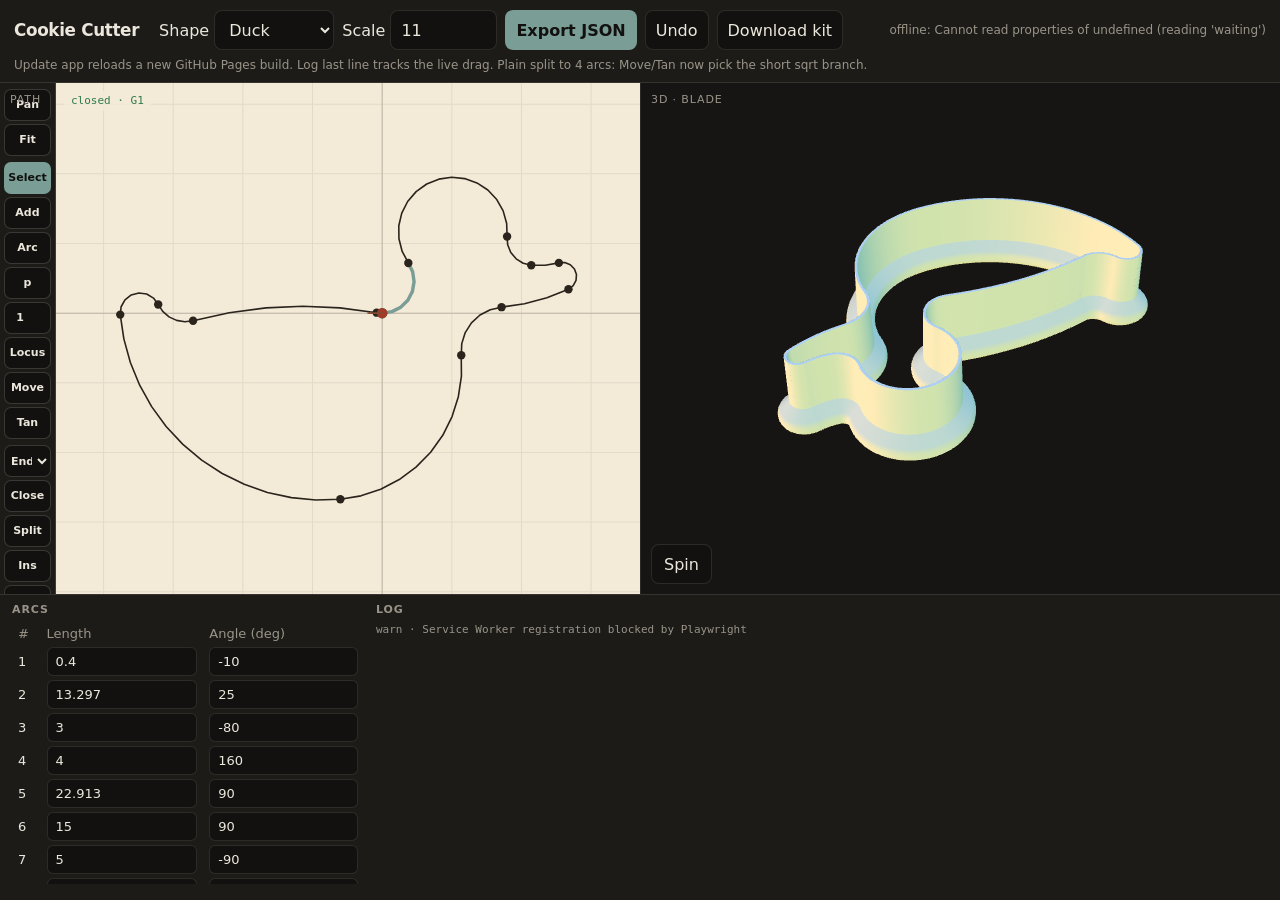
==== commit fb63ef56: "add index.html" ====
--- a/cutter-es6/index.html
+++ b/cutter-es6/index.html
@@ -3,7 +3,7 @@
 <html lang="en">
 <head>
 <meta charset="utf-8"/>
-<meta content="width=device-width, initial-scale=1, viewport-fit=cover" name="viewport"/>
+<meta content="width=device-width, initial-scale=1, viewport-fit=cover, maximum-scale=1, user-scalable=no" name="viewport"/>
 <meta content="yes" name="apple-mobile-web-app-capable"/>
 <meta content="yes" name="mobile-web-app-capable"/>
 <meta content="black-translucent" name="apple-mobile-web-app-status-bar-style"/>
@@ -14,7 +14,8 @@
 <link href="./favicon.svg" rel="icon" type="image/svg+xml"/>
 <title>Cookie Cutter</title>
 <style>:root{--bg:#12110f;--surface:#1c1b18;--fg:#ece7dc;--muted:#9a9488;--primary:#7a9e96;--paper:#f3ead8;--ink:#2a241c;--border:color-mix(in oklab,#ece7dc 12%,transparent);--font:"IBM Plex Sans","Segoe UI",system-ui,sans-serif;}*{box-sizing:border-box;}
-html,body{margin:0;height:100%;background:var(--bg);color:var(--fg);font-family:var(--font);}
+html,body{margin:0;height:100%;background:var(--bg);color:var(--fg);font-family:var(--font);-webkit-user-select:none;user-select:none;-webkit-touch-callout:none;touch-action:manipulation;}
+input,textarea,select{-webkit-user-select:text;user-select:text;}
 button:not(:disabled),[role="button"]:not(:disabled){cursor:pointer;}
 button:disabled{opacity:0.4;cursor:default;}
 #app{height:100%;display:grid;grid-template-rows:auto 1fr auto;min-height:100dvh;}
@@ -24,8 +25,19 @@
 header button.primary{background:var(--primary);color:#12110f;border-color:transparent;font-weight:600;}.hint{width:100%;margin:0;font-size:12px;color:var(--muted);}
 #sw-status{margin-left:auto;font-size:12px;color:var(--muted);}.stage{display:grid;grid-template-columns:1fr 1fr;min-height:0;}
 @media(max-width:800px){.stage{grid-template-columns:1fr;grid-template-rows:1fr 1fr;}}.panel{position:relative;min-height:220px;}.panel+.panel{border-left:1px solid var(--border);}
-canvas{width:100%;height:100%;display:block;}.label{position:absolute;top:10px;left:10px;z-index:2;font-size:11px;letter-spacing:0.08em;text-transform:uppercase;color:var(--muted);pointer-events:none;}.spin{position:absolute;bottom:10px;left:10px;z-index:2;background:color-mix(in oklab,var(--bg) 80%,transparent);color:var(--fg);border:1px solid var(--border);border-radius:8px;padding:8px 12px;min-height:40px;font:inherit;}
-footer{border-top:1px solid var(--border);background:var(--surface);max-height:34vh;overflow:auto;padding:8px 12px 16px;}
+canvas{width:100%;height:100%;display:block;}.stage>.panel:first-child.label{left:64px;}.label{position:absolute;top:10px;left:10px;z-index:2;font-size:11px;letter-spacing:0.08em;text-transform:uppercase;color:var(--muted);pointer-events:none;}.spin{position:absolute;bottom:10px;left:10px;z-index:2;background:color-mix(in oklab,var(--bg) 80%,transparent);color:var(--fg);border:1px solid var(--border);border-radius:8px;padding:8px 12px;min-height:40px;font:inherit;}
+footer{border-top:1px solid var(--border);background:var(--surface);max-height:34vh;padding:8px 12px 16px;display:grid;grid-template-columns:minmax(14rem,22rem) 1fr;gap:12px;min-height:0;}
+@media(max-width:700px){footer{grid-template-columns:1fr;}}.dock{min-height:0;overflow:auto;}.dock h2{margin:0 0 6px;font-size:11px;letter-spacing:0.08em;text-transform:uppercase;color:var(--muted);font-weight:600;}
+#log{font:11px/1.4 ui-monospace,SFMono-Regular,Menlo,monospace;color:var(--muted);white-space:pre-wrap;}
+#log.row{padding:2px 0;border-bottom:1px solid var(--border);}
+#log.row.undo{color:#c4a574;}
+#log.row.reject{color:#c47a6a;}
+#log.row.edit{color:var(--fg);}
+#log.row.live{color:#7a9e96;}
+#log.row.err{color:#e07070;}
+#log.row.warn{color:#c4a574;}
+#updateApp{display:none;}
+#updateApp.show{display:inline-block;background:var(--primary);color:#12110f;border-color:transparent;font-weight:600;}
 table{width:100%;border-collapse:collapse;font-variant-numeric:tabular-nums;font-size:13px;}
 th{text-align:left;color:var(--muted);font-weight:500;padding:4px 6px;}
 td{padding:2px 6px;}
@@ -43,13 +55,12 @@
 <label>Scale
           <input id="scale" max="40" min="1" step="0.5" type="number" value="11"/>
 </label>
-<button id="fit" type="button">Fit</button>
-<button id="insert" type="button">Insert</button>
-<button id="del" type="button">Delete</button>
 <button class="primary" id="exportJson" type="button">Export JSON</button>
+<button id="undo" type="button">Undo</button>
 <button id="kit" type="button">Download kit</button>
+<button id="updateApp" type="button">Update app</button>
 <span id="sw-status"></span>
-<p class="hint">Drag a handle to edit · hollow + adds a segment · Delete removes the highlighted row · iPad: Safari → Share → Add to Home Screen, then try airplane mode</p>
+<p class="hint">Update app reloads a new GitHub Pages build. Log last line tracks the live drag. Plain split to 4 arcs: Move/Tan now pick the short sqrt branch.</p>
 </header>
 <div class="stage">
 <div class="panel">
@@ -63,1147 +74,343 @@
 </div>
 </div>
 <footer>
+<div class="dock">
+<h2>Arcs</h2>
 <table>
 <thead><tr><th>#</th><th>Length</th><th>Angle (deg)</th></tr></thead>
 <tbody id="rows"></tbody>
 </table>
+</div>
+<div class="dock">
+<h2>Log</h2>
+<div id="log"></div>
+</div>
 </footer>
 </div>
-<script type="text/javascript">
-(function(global) {
-/** Turtle-path math — same API as Notebooks/anywidget turtle-graphics.js */
-function  TurtlePathLengthArea(TurtlePath, arcStartAngle = 0) {
-  let totalLength = 0;
-  let totalArea = 0;
-  let firstMoment = [0, 0];
-  let arcStartPoint = [0, 0];
-  let arcEndAngle = 0;
-  for (let [arcLength, arcAngle] of TurtlePath) {
-    const halfArcAngle = arcAngle / 2;
-    const chordAngle = arcStartAngle + halfArcAngle;
-    const cosChordAngle = Math.cos(chordAngle);
-    const sinChordAngle = Math.sin(chordAngle);
-
-    totalLength += arcLength;
-    let chordLength;
-    if (arcAngle !== 0) {
-      if (arcLength !== 0) {
-        const radius = arcLength / arcAngle;
-        const sinHalfArcAngle = Math.sin(halfArcAngle);
-        chordLength = radius * sinHalfArcAngle * 2;
-        const arcSegmentArea = 0.5 * radius ** 2 * (arcAngle - Math.sin(arcAngle));
-        const y_a = (2 / 3) * (radius * sinHalfArcAngle) ** 3;
-        totalArea += arcSegmentArea;
-        firstMoment[0] +=
-          arcSegmentArea * (arcStartPoint[0] - radius * Math.sin(arcStartAngle)) +
-          y_a * sinChordAngle;
-        firstMoment[1] +=
-          arcSegmentArea * (arcStartPoint[1] + radius * Math.cos(arcStartAngle)) -
-          y_a * cosChordAngle;
-      } else {
-        chordLength = 0;
-      }
-    } else {
-      chordLength = arcLength;
-    }
-
-    const arcEndPoint = [
-      arcStartPoint[0] + chordLength * cosChordAngle,
-      arcStartPoint[1] + chordLength * sinChordAngle,
-    ];
-    arcEndAngle = arcStartAngle + arcAngle;
-
-    const triangleArea =
-      (arcStartPoint[0] * arcEndPoint[1] - arcEndPoint[0] * arcStartPoint[1]) / 2;
-    totalArea += triangleArea;
-    firstMoment[0] += (triangleArea * (arcStartPoint[0] + arcEndPoint[0])) / 3;
-    firstMoment[1] += (triangleArea * (arcStartPoint[1] + arcEndPoint[1])) / 3;
-
-    arcStartPoint = arcEndPoint;
-    arcStartAngle = arcEndAngle;
-  }
-
-  const centroid = [firstMoment[0] / totalArea, firstMoment[1] / totalArea];
-  return [totalLength, totalArea, arcStartPoint, arcEndAngle, centroid];
-}
-
-/**
- * Walk a turtle path of [length, angleRadians] segments.
- * Yields { point:[x,y], angle:[cos,sin], length, segmentIndex }.
- *
- * Angle here is a heading as [cos, sin] — same as the original module.
- */
-function*  Segments2Complex({
-  p0_a0_segs = [
-    [
-      [0, 0],
-      [1, 0],
-    ],
-    [],
-  ],
-  scale = 1.0,
-  tol = 0.05,
-  offs = 0,
-  loops = 1,
-  return_start = false,
-} = {}) {
-  const [p0, a0] = p0_a0_segs[0];
-  const Segs = p0_a0_segs[1];
-  let a = a0.slice();
-  let p = p0.slice();
-  p[0] = p[0] - a[0] * offs;
-  p[1] = p[1] - a[1] * offs;
-  let L = 0;
-
-  if (return_start) {
-    yield { point: p.slice(), angle: a.slice(), length: L, segmentIndex: -1 };
-  }
-
-  let loopcount = 0;
-  while (loops === null || loops === Infinity || loopcount < loops) {
-    loopcount++;
-    for (let X = 0; X < Segs.length; X++) {
-      let [l, da] = Segs[X];
-      l *= scale;
-      if (da !== 0) {
-        let r = l / da;
-        r += offs;
-        let n;
-        let v;
-        if (r !== 0) {
-          l = r * da;
-          const dl = 2 * Math.sqrt(2 * Math.abs(r) * tol);
-          n = Math.max(
-            Math.ceil((6 * Math.abs(da)) / (2 * Math.PI)),
-            Math.floor(l / dl) + 1,
-          );
-          const dda2 = [Math.cos((0.5 * da) / n), Math.sin((0.5 * da) / n)];
-          v = [2 * r * dda2[1] * dda2[0], 2 * r * dda2[1] * dda2[1]];
-          v = [v[0] * a[0] - v[1] * a[1], v[0] * a[1] + v[1] * a[0]];
-        } else {
-          n = 1;
-          v = [0, 0];
+<script type="text/javascript">(function(global){function TurtlePathLengthArea(TurtlePath,arcStartAngle=0){let totalLength=0;let totalArea=0;let firstMoment=[0,0];let arcStartPoint=[0,0];let arcEndAngle=0;for(let[arcLength,arcAngle] of TurtlePath){const halfArcAngle=arcAngle/2;const chordAngle=arcStartAngle+halfArcAngle;const cosChordAngle=Math.cos(chordAngle);const sinChordAngle=Math.sin(chordAngle);totalLength+=arcLength;let chordLength;if(arcAngle !==0){if(arcLength !==0){const radius=arcLength/arcAngle;const sinHalfArcAngle=Math.sin(halfArcAngle);chordLength=radius*sinHalfArcAngle*2;const arcSegmentArea=0.5*radius**2*(arcAngle-Math.sin(arcAngle));const y_a=(2/3)*(radius*sinHalfArcAngle)**3;totalArea+=arcSegmentArea;firstMoment[0]+=arcSegmentArea*(arcStartPoint[0]-radius*Math.sin(arcStartAngle))+y_a*sinChordAngle;firstMoment[1]+=arcSegmentArea*(arcStartPoint[1]+radius*Math.cos(arcStartAngle))-y_a*cosChordAngle;} else{chordLength=0;}} else{chordLength=arcLength;}
+const arcEndPoint=[arcStartPoint[0]+chordLength*cosChordAngle,arcStartPoint[1]+chordLength*sinChordAngle,];arcEndAngle=arcStartAngle+arcAngle;const triangleArea=(arcStartPoint[0]*arcEndPoint[1]-arcEndPoint[0]*arcStartPoint[1])/2;totalArea+=triangleArea;firstMoment[0]+=(triangleArea*(arcStartPoint[0]+arcEndPoint[0]))/3;firstMoment[1]+=(triangleArea*(arcStartPoint[1]+arcEndPoint[1]))/3;arcStartPoint=arcEndPoint;arcStartAngle=arcEndAngle;}
+const centroid=[firstMoment[0]/totalArea,firstMoment[1]/totalArea];return[totalLength,totalArea,arcStartPoint,arcEndAngle,centroid];}
+function*Segments2Complex({p0_a0_segs=[[[0,0],[1,0],],[],],scale=1.0,tol=0.05,offs=0,loops=1,return_start=false,}={}){const[p0,a0]=p0_a0_segs[0];const Segs=p0_a0_segs[1];let a=a0.slice();let p=p0.slice();p[0]=p[0]-a[0]*offs;p[1]=p[1]-a[1]*offs;let L=0;if(return_start){yield{point:p.slice(),angle:a.slice(),length:L,segmentIndex:-1};}
+let loopcount=0;while(loops===null||loops===Infinity||loopcount<loops){loopcount++;for(let X=0;X<Segs.length;X++){let[l,da]=Segs[X];l*=scale;if(da !==0){let r=l/da;r+=offs;let n;let v;if(r !==0){l=r*da;const dl=2*Math.sqrt(2*Math.abs(r)*tol);n=Math.max(Math.ceil((6*Math.abs(da))/(2*Math.PI)),Math.floor(l/dl)+1,);const dda2=[Math.cos((0.5*da)/n),Math.sin((0.5*da)/n)];v=[2*r*dda2[1]*dda2[0],2*r*dda2[1]*dda2[1]];v=[v[0]*a[0]-v[1]*a[1],v[0]*a[1]+v[1]*a[0]];} else{n=1;v=[0,0];}
+const dda=[Math.cos(da/n),Math.sin(da/n)];for(let i=0;i<n;i++){L+=l/n;p[0]+=v[0];p[1]+=v[1];a=[a[0]*dda[0]-a[1]*dda[1],a[0]*dda[1]+a[1]*dda[0]];yield{point:p.slice(),angle:a.slice(),length:L,segmentIndex:X};v=[v[0]*dda[0]-v[1]*dda[1],v[0]*dda[1]+v[1]*dda[0]];}} else{L+=l;p[0]+=l*a[0];p[1]+=l*a[1];yield{point:p.slice(),angle:a.slice(),length:L,segmentIndex:X};}}
+if(loops===1) break;}}
+function plot_segments(ctx,{p0=[0,0],a0=[1,0],segs=[],scale=1.0,tol=0.05,offs=0,loops=1,return_start=true,}={},){const gen=Segments2Complex({p0_a0_segs:[[p0,a0],segs,],scale,tol,offs:0,loops,return_start,});ctx.beginPath();const first=gen.next();if(first.done) return;const{point,angle}=first.value;const[cos_ang,sin_ang]=angle;ctx.moveTo(point[0]-offs*sin_ang,point[1]+offs*cos_ang);for(const step of gen){const[c,s]=step.angle;ctx.lineTo(step.point[0]-offs*s,step.point[1]+offs*c);}
+ctx.stroke();}
+if(!("modules" in global)){global["modules"]={}}
+global.modules["turtle-graphics.js"]={TurtlePathLengthArea,Segments2Complex,plot_segments};})(window);(function(global){let{Segments2Complex,TurtlePathLengthArea}=modules["turtle-graphics.js"];const DEG=Math.PI/180;function headingFromDeg(deg){const r=deg*DEG;return[Math.cos(r),Math.sin(r)];}
+function segsToRadians(turtlePath){return turtlePath.map(([l,a])=>[Number(l),Number(a)*DEG]);}
+function walkPath(outline,{scale=1,tol=0.05,returnStart=true}={}){const startPoint=outline.startPoint||[0,0];const startAngle=outline.startAngle??0;const a0=headingFromDeg(startAngle);const p0=[startPoint[0]*scale,startPoint[1]*scale];const segs=segsToRadians(outline.turtlePath||[]);return Array.from(Segments2Complex({p0_a0_segs:[[p0,a0],segs],scale,tol,loops:1,return_start:returnStart,}),);}
+function outlineToEpath(outline,{scale=1,tol=0.05}={}){return walkPath(outline,{scale,tol,returnStart:false}).map(({point,angle})=>[point,angle,]);}
+function pathStats(outline,{scale=1}={}){const segs=segsToRadians(outline.turtlePath||[]).map(([l,a])=>[l*scale,a]);const startAngle=(outline.startAngle??0)*DEG;const[length,area,end,endAngle,centroid]=TurtlePathLengthArea(segs,startAngle);const start=outline.startPoint||[0,0];const dx=end[0]-start[0]*scale;const dy=end[1]-start[1]*scale;const gap=Math.hypot(dx,dy);return{length,area,end,endAngle,centroid,gap,closed:gap<0.35*scale};}
+function boundsOf(points){let minX=Infinity,minY=Infinity,maxX=-Infinity,maxY=-Infinity;for(const p of points){if(p[0]<minX) minX=p[0];if(p[1]<minY) minY=p[1];if(p[0]>maxX) maxX=p[0];if(p[1]>maxY) maxY=p[1];}
+if(!isFinite(minX)) return{minX:-1,minY:-1,maxX:1,maxY:1,cx:0,cy:0,w:2,h:2};return{minX,minY,maxX,maxY,cx:(minX+maxX)/2,cy:(minY+maxY)/2,w:Math.max(maxX-minX,1e-6),h:Math.max(maxY-minY,1e-6),};}
+function centerEpath(epath){const b=boundsOf(epath.map(([p])=>p));return epath.map(([p,a])=>[[p[0]-b.cx,p[1]-b.cy],a]);}
+function fitArc(start,headingRad,end){const dx=end[0]-start[0];const dy=end[1]-start[1];const chord=Math.hypot(dx,dy);if(chord<1e-8) return{len:0,ang:0};const chordHdg=Math.atan2(dy,dx);let half=chordHdg-headingRad;while(half>Math.PI) half-=2*Math.PI;while(half<-Math.PI) half+=2*Math.PI;const ang=2*half;let len;if(Math.abs(ang)<1e-6){len=chord;} else{len=(ang*chord)/(2*Math.sin(ang/2));}
+return{len,ang:ang/DEG};}
+function serializeOutline(outline){return JSON.stringify({name:outline.name||"Custom",startPoint:outline.startPoint||[0,0],startAngle:outline.startAngle??0,turtlePath:outline.turtlePath,},null,2,);}
+function parseOutline(text){const t=text.trim();if(t.startsWith("{")||t.startsWith("[")){const data=JSON.parse(t);if(Array.isArray(data)){return{name:"Custom",startPoint:[0,0],startAngle:0,turtlePath:data};}
+const path=data.turtlePath||data.segs||data.segments;if(!path) throw new Error("JSON has no turtlePath");return{name:data.name||"Custom",startPoint:data.startPoint||[0,0],startAngle:data.startAngle??0,turtlePath:path.map((s)=>Array.isArray(s)?[Number(s[0]),Number(s[1])]:[Number(s.len),Number(s.ang)],),};}
+const turtlePath=[];for(const line of t.split(/\r?\n/)){const clean=line.replace(/[\[\]]/g,"").trim();if(!clean) continue;const parts=clean.split(/[,\s]+/).map(Number).filter((n)=>!Number.isNaN(n));for(let i=0;i+1<parts.length;i+=2){turtlePath.push([parts[i],parts[i+1]]);}}
+if(!turtlePath.length) throw new Error("No segments found");return{name:"Custom",startPoint:[0,0],startAngle:0,turtlePath};}
+if(!("modules" in global)){global["modules"]={}}
+global.modules["path-utils.js"]={DEG,headingFromDeg,segsToRadians,walkPath,outlineToEpath,pathStats,boundsOf,centerEpath,fitArc,serializeOutline,parseOutline};})(window);(function(global){let{DEG,fitArc}=modules["path-utils.js"];const G0_GAP=0.02;const G1_HEADING_RAD=(0.35*Math.PI)/180;function wrapPi(a){const t=a+Math.PI;return t-2*Math.PI*Math.floor(t/(2*Math.PI))-Math.PI;}
+function sinc(x){return Math.abs(x)<1e-12?1:Math.sin(x)/x;}
+function stepArc(point,heading,len,ang){const half=ang/2;const chord=Number(len)*sinc(half);const ch=heading+half;return{point:[point[0]+chord*Math.cos(ch),point[1]+chord*Math.sin(ch)],heading:heading+ang,};}
+function walkExact(outline){let p=(outline.startPoint||[0,0]).slice();let h=(outline.startAngle??0)*DEG;const poses=[{point:p.slice(),heading:h,i:-1}];const segs=outline.turtlePath||[];for(let i=0;i<segs.length;i++){const[len,angDeg]=segs[i];const next=stepArc(p,h,Number(len),Number(angDeg)*DEG);p=next.point;h=next.heading;poses.push({point:p.slice(),heading:h,i});}
+return poses;}
+function poseBefore(outline,idx){const n=(outline.turtlePath||[]).length;const i=Math.max(0,Math.min(idx,n));const prefix={...outline,turtlePath:(outline.turtlePath||[]).slice(0,i),};const poses=walkExact(prefix);return poses[poses.length-1];}
+function closureInfo(outline){const poses=walkExact(outline);const start=poses[0];const end=poses[poses.length-1];const dx=end.point[0]-start.point[0];const dy=end.point[1]-start.point[1];const gap=Math.hypot(dx,dy);const dHeading=wrapPi(end.heading-start.heading);const g0=gap<=G0_GAP;const g1=g0&&Math.abs(dHeading)<=G1_HEADING_RAD;return{startPoint:start.point,startHeading:start.heading,endPoint:end.point,endHeading:end.heading,gap,dHeading,dHeadingDeg:dHeading/DEG,g0,g1,n:(outline.turtlePath||[]).length,};}
+function lengthsForTurns(A,alpha,B,d0,d1){const u0s=sinc(d0/2);const u1s=sinc(d1/2);const a0=alpha+d0/2;const a1=alpha+d0+d1/2;const u0x=u0s*Math.cos(a0);const u0y=u0s*Math.sin(a0);const u1x=u1s*Math.cos(a1);const u1y=u1s*Math.sin(a1);const det=u0x*u1y-u0y*u1x;if(!Number.isFinite(det)||Math.abs(det)<1e-14) return null;const dx=B[0]-A[0];const dy=B[1]-A[1];const L0=(dx*u1y-dy*u1x)/det;const L1=(u0x*dy-u0y*dx)/det;if(!Number.isFinite(L0)||!Number.isFinite(L1)) return null;return[L0,L1];}
+function scoreBiarc(L0,d0,L1,d1,hint){const big=Math.abs(L0)+Math.abs(L1);if(big>1e6) return Infinity;let s=0;if(hint){const[hL0,hD0,hL1,hD1]=hint;s+=(L0-hL0)**2+(L1-hL1)**2;s+=4*(d0-hD0)**2+4*(d1-hD1)**2;} else{s+=Math.abs(L0)+Math.abs(L1);s+=0.35*(Math.abs(d0)+Math.abs(d1));}
+if(L0<0) s+=2.5*Math.abs(L0);if(L1<0) s+=2.5*Math.abs(L1);return s;}
+function consider(candidates,L0,d0,L1,d1,hint,extra=0){if(![L0,d0,L1,d1].every(Number.isFinite)) return;if(Math.abs(L0)+Math.abs(L1)>1e6) return;candidates.push({segs:[L0,d0,L1,d1],score:scoreBiarc(L0,d0,L1,d1,hint)+extra,});}
+function headingErrForL0(A,alpha,B,beta,L0,d0){const mid=stepArc(A,alpha,L0,d0);const second=fitArc(mid.point,mid.heading,B);const d1=second.ang*DEG;return{err:wrapPi(mid.heading+d1-beta),L1:second.len,d1,mid,};}
+function solveL0ForTurn(A,alpha,B,beta,d0,hint){const gap=Math.hypot(B[0]-A[0],B[1]-A[1]);const span=Math.max(gap*4,hint?Math.abs(hint[0])*3:1,2);let bestL=hint?hint[0]:span/4;let best=headingErrForL0(A,alpha,B,beta,bestL,d0);for(let i=0;i<=40;i++){const L0=-span+(2*span*i)/40;const cur=headingErrForL0(A,alpha,B,beta,L0,d0);if(Math.abs(cur.err)<Math.abs(best.err)){best=cur;bestL=L0;}}
+for(let n=0;n<8;n++){const h=Math.max(1e-4,Math.abs(bestL)*1e-4);const f0=headingErrForL0(A,alpha,B,beta,bestL,d0).err;const fp=headingErrForL0(A,alpha,B,beta,bestL+h,d0).err;const deriv=(fp-f0)/h;if(Math.abs(deriv)<1e-10) break;bestL-=f0/deriv;if(!Number.isFinite(bestL)||Math.abs(bestL)>span*8) break;}
+best=headingErrForL0(A,alpha,B,beta,bestL,d0);return{L0:bestL,...best};}
+function leftNormal(heading){return[-Math.sin(heading),Math.cos(heading)];}
+function signedAngle(ux,uy,vx,vy){return wrapPi(Math.atan2(vy,vx)-Math.atan2(uy,ux));}
+function scanRadiusFamily(A,alpha,B,beta,hint,candidates){const n0=leftNormal(alpha);const n1=leftNormal(beta);const V=[B[0]-A[0],B[1]-A[1]];const gap=Math.hypot(V[0],V[1]);const scale=Math.max(gap,0.5);const radii=[];const addR=(r)=>{if(!Number.isFinite(r)||Math.abs(r)<1e-6) return;if(radii.some((x)=>Math.abs(x-r)<1e-4)) return;radii.push(r);};if(hint){if(Math.abs(hint[1])>1e-8) addR(hint[0]/hint[1]);if(Math.abs(hint[3])>1e-8) addR(hint[2]/hint[3]);}
+for(let i=1;i<=16;i++){addR((i/4)*scale);addR((-i/4)*scale);}
+for(const r0 of radii){const Wx=V[0]+r0*n0[0];const Wy=V[1]+r0*n0[1];const n1w=Wx*n1[0]+Wy*n1[1];const w2=Wx*Wx+Wy*Wy;for(const kind of[-1,1]){const denom=2*(kind*r0-n1w);if(Math.abs(denom)<1e-12) continue;const r1=(r0*r0-w2)/denom;if(!Number.isFinite(r1)||Math.abs(r1)<1e-6) continue;const C0=[A[0]+r0*n0[0],A[1]+r0*n0[1]];const C1=[B[0]+r1*n1[0],B[1]+r1*n1[1]];const d=Math.hypot(C1[0]-C0[0],C1[1]-C0[1]);const want=Math.abs(r0-kind*r1);if(Math.abs(d-want)>1e-3*Math.max(1,d)) continue;if(d<1e-10) continue;const dir=[(C1[0]-C0[0])/d,(C1[1]-C0[1])/d];for(const s of[1,-1]){const J=[C0[0]+s*Math.abs(r0)*dir[0],C0[1]+s*Math.abs(r0)*dir[1]];const d0=signedAngle(A[0]-C0[0],A[1]-C0[1],J[0]-C0[0],J[1]-C0[1]);const d1=signedAngle(J[0]-C1[0],J[1]-C1[1],B[0]-C1[0],B[1]-C1[1]);let a0=d0;let a1=d1;if(r0<0&&a0>1e-8) a0-=2*Math.PI;if(r0>0&&a0<-1e-8) a0+=2*Math.PI;if(r1<0&&a1>1e-8) a1-=2*Math.PI;if(r1>0&&a1<-1e-8) a1+=2*Math.PI;consider(candidates,r0*a0,a0,r1*a1,a1,hint,0);}}}}
+function scanFitArcFamily(A,alpha,B,beta,hint,candidates){const d0s=[];const addD0=(v)=>{if(d0s.some((x)=>Math.abs(x-v)<1e-4)) return;d0s.push(v);};if(hint){for(let i=-16;i<=16;i++) addD0(hint[1]+i*0.1);}
+for(let i=-18;i<=18;i++){if(i===0) continue;addD0((i*Math.PI)/9);}
+for(const d0 of d0s){const sol=solveL0ForTurn(A,alpha,B,beta,d0,hint);if(Math.abs(sol.err)>0.015) continue;consider(candidates,sol.L0,d0,sol.L1,sol.d1,hint,Math.abs(sol.err)*8);}}
+function fitBiarc(A,alpha,B,beta,hint){const Omega=wrapPi(beta-alpha);const totals=[];const addTotal=(t)=>{if(!totals.some((x)=>Math.abs(x-t)<1e-9)) totals.push(t);};if(hint){const hintTurn=hint[1]+hint[3];const kHint=Math.round((hintTurn-Omega)/(2*Math.PI));addTotal(Omega+2*Math.PI*kHint);}
+for(const k of[0,1,-1,2,-2]) addTotal(Omega+2*Math.PI*k);const candidates=[];const push=(d0,total)=>{const d1=total-d0;const lens=lengthsForTurns(A,alpha,B,d0,d1);if(!lens) return;consider(candidates,lens[0],d0,lens[1],d1,hint,0.15*Math.abs(total));};for(const total of totals){if(hint){const center=hint[1];for(let i=-48;i<=48;i++) push(center+i*0.04,total);for(let k=-2;k<=2;k++) push(center+k*Math.PI,total);} else{for(let i=-60;i<=60;i++){if(i===0) continue;push(i*0.05,total);}
+push(total/2,total);}}
+scanRadiusFamily(A,alpha,B,beta,hint,candidates);scanFitArcFamily(A,alpha,B,beta,hint,candidates);const verified=[];for(const c of candidates){const[L0,d0,L1,d1]=c.segs;const mid=stepArc(A,alpha,L0,d0);const end=stepArc(mid.point,mid.heading,L1,d1);const g=Math.hypot(end.point[0]-B[0],end.point[1]-B[1]);const h=Math.abs(wrapPi(end.heading-beta));if(g>G0_GAP||h>G1_HEADING_RAD) continue;verified.push({...c,score:c.score+g*20+h*40});}
+if(!verified.length) return null;verified.sort((a,b)=>a.score-b.score);const best=verified[0].segs;return{segsRad:best,segsDeg:[[roundN(best[0],5),roundN(best[1]/DEG,4)],[roundN(best[2],5),roundN(best[3]/DEG,4)],],};}
+function chainNet(segsDeg){let p=[0,0];let h=0;for(const[len,angDeg] of segsDeg){const next=stepArc(p,h,Number(len),Number(angDeg)*DEG);p=next.point;h=next.heading;}
+return{disp:p,turn:h};}
+function lengthsForEndArcs(theta0,net,d0,dL){const th1=theta0+d0;const th2=th1+net.turn;const u0s=sinc(d0/2);const uLs=sinc(dL/2);const a0=theta0+d0/2;const aL=th2+dL/2;const u0x=u0s*Math.cos(a0);const u0y=u0s*Math.sin(a0);const uLx=uLs*Math.cos(aL);const uLy=uLs*Math.sin(aL);const det=u0x*uLy-u0y*uLx;if(!Number.isFinite(det)||Math.abs(det)<1e-14) return null;const mx=net.disp[0]*Math.cos(th1)-net.disp[1]*Math.sin(th1);const my=net.disp[0]*Math.sin(th1)+net.disp[1]*Math.cos(th1);const rx=-mx;const ry=-my;const s0=(rx*uLy-ry*uLx)/det;const sL=(u0x*ry-u0y*rx)/det;if(!Number.isFinite(s0)||!Number.isFinite(sL)) return null;return[s0,sL];}
+function fitEndArcs(theta0,net,hint){const Omega=wrapPi(-(net.turn));const totals=[];const addTotal=(t)=>{if(!totals.some((x)=>Math.abs(x-t)<1e-9)) totals.push(t);};if(hint){const hintTurn=hint[1]+hint[3];addTotal(hintTurn);const kHint=Math.round((hintTurn-Omega)/(2*Math.PI));addTotal(Omega+2*Math.PI*kHint);}
+for(const k of[0,1,-1,2,-2]) addTotal(Omega+2*Math.PI*k);const candidates=[];const push=(d0,total)=>{const dL=total-d0;const lens=lengthsForEndArcs(theta0,net,d0,dL);if(!lens) return;consider(candidates,lens[0],d0,lens[1],dL,hint,0.12*Math.abs(total));};for(const total of totals){if(hint){const center=hint[1];for(let i=-48;i<=48;i++) push(center+i*0.04,total);for(let k=-2;k<=2;k++) push(center+k*Math.PI,total);} else{for(let i=-60;i<=60;i++){if(i===0) continue;push(i*0.05,total);}
+push(total/2,total);}}
+const verified=[];for(const c of candidates){const[s0,d0,sL,dL]=c.segs;const first=stepArc([0,0],theta0,s0,d0);const midX=net.disp[0]*Math.cos(first.heading)-net.disp[1]*Math.sin(first.heading);const midY=net.disp[0]*Math.sin(first.heading)+net.disp[1]*Math.cos(first.heading);const p2=[first.point[0]+midX,first.point[1]+midY];const th2=first.heading+net.turn;const end=stepArc(p2,th2,sL,dL);const g=Math.hypot(end.point[0],end.point[1]);const h=Math.abs(wrapPi(end.heading-theta0));if(g>G0_GAP||h>G1_HEADING_RAD) continue;verified.push({...c,score:c.score+g*20+h*40});}
+if(!verified.length) return null;verified.sort((a,b)=>a.score-b.score);const best=verified[0].segs;return{segsRad:best,segsDeg:[[roundN(best[0],5),roundN(best[1]/DEG,4)],[roundN(best[2],5),roundN(best[3]/DEG,4)],],};}
+function closeG0(outline){const segs=(outline.turtlePath||[]).map((s)=>[Number(s[0]),Number(s[1])]);if(!segs.length) return cloneOutline(outline);const start=poseBefore(outline,0);const pre=poseBefore(outline,segs.length-1);const fitted=fitArc(pre.point,pre.heading,start.point);segs[segs.length-1]=[roundN(fitted.len,5),roundN(fitted.ang,4)];return{...cloneOutline(outline),turtlePath:segs};}
+function closeEnds(outline){const src=cloneOutline(outline);if(closureInfo(src).g1) return src;const segs=src.turtlePath.map((s)=>[Number(s[0]),Number(s[1])]);if(segs.length<2) return closeG1(src,{mode:"append"});const start=poseBefore(src,0);const net=chainNet(segs.slice(1,-1));const a=segs[0];const b=segs[segs.length-1];const hint=[a[0],a[1]*DEG,b[0],b[1]*DEG];const fitted=fitEndArcs(start.heading,net,hint);if(!fitted) return src;segs[0]=fitted.segsDeg[0];segs[segs.length-1]=fitted.segsDeg[1];return{...src,turtlePath:segs};}
+function closeG1(outline,{mode="adjust"}={}){const src=cloneOutline(outline);const info=closureInfo(src);if(info.g1) return src;const segs=src.turtlePath.map((s)=>[Number(s[0]),Number(s[1])]);const target=poseBefore(src,0);if(mode==="append"||segs.length<2){if(!segs.length) return src;const end=poseBefore(src,segs.length);const fitted=fitBiarc(end.point,end.heading,target.point,target.heading,null);if(!fitted) return src;return{...src,turtlePath:segs.concat(fitted.segsDeg)};}
+const pre=poseBefore(src,segs.length-2);const a=segs[segs.length-2];const b=segs[segs.length-1];const hint=[a[0],a[1]*DEG,b[0],b[1]*DEG];const fitted=fitBiarc(pre.point,pre.heading,target.point,target.heading,hint);if(!fitted) return src;segs[segs.length-2]=fitted.segsDeg[0];segs[segs.length-1]=fitted.segsDeg[1];return{...src,turtlePath:segs};}
+function solveIll(AT_A,ATb,lam){const n=ATb.length;const M=AT_A.map((row,i)=>row.map((v,j)=>v+(i===j?lam:0)));const x=ATb.slice();for(let k=0;k<n;k++){let piv=k;for(let i=k+1;i<n;i++) if(Math.abs(M[i][k])>Math.abs(M[piv][k])) piv=i;if(Math.abs(M[piv][k])<1e-14) return null;if(piv !==k){[M[k],M[piv]]=[M[piv],M[k]];[x[k],x[piv]]=[x[piv],x[k]];}
+const diag=M[k][k];for(let j=k;j<n;j++) M[k][j]/=diag;x[k]/=diag;for(let i=0;i<n;i++){if(i===k) continue;const f=M[i][k];for(let j=k;j<n;j++) M[i][j]-=f*M[k][j];x[i]-=f*x[k];}}
+return x;}
+function closeSpread(outline,{keepTotalLength=true}={}){const src=cloneOutline(outline);if(closureInfo(src).g1) return src;const segs=src.turtlePath.map((s)=>[Number(s[0]),Number(s[1])*DEG]);if(segs.length<2) return src;const start=poseBefore(src,0);const bendable=[];const stretchable=[];for(let i=0;i<segs.length;i++){if(Math.abs(segs[i][1])>1e-12) bendable.push(i);if(Math.abs(segs[i][0])>1e-12) stretchable.push(i);}
+if(!bendable.length||stretchable.length<2) return src;const angSum=segs.reduce((s,seg)=>s+seg[1],0);const mismatch=wrapPi(angSum-start.heading+start.heading);const headErr=wrapPi(angSum);const share=headErr/bendable.length;for(const i of bendable) segs[i][1]-=share;const n=segs.length;const headings=new Array(n+1);headings[0]=start.heading;for(let i=0;i<n;i++) headings[i+1]=headings[i]+segs[i][1];const vi=segs.map((seg,i)=>{const chord=seg[0]*sinc(seg[1]/2);const h=headings[i]+seg[1]/2;return[chord*Math.cos(h),chord*Math.sin(h)];});let px=0;let py=0;for(const v of vi){px+=v[0];py+=v[1];}
+const bx=px-0;const by=py-0;const m=stretchable.length;const cols=keepTotalLength?m:m;const rows=keepTotalLength?3:2;const A=Array.from({length:rows},()=>Array(m).fill(0));const b=keepTotalLength?[bx,by,0]:[bx,by];let origLen=0;stretchable.forEach((si,j)=>{A[0][j]=vi[si][0];A[1][j]=vi[si][1];origLen+=segs[si][0];if(keepTotalLength) A[2][j]=segs[si][0];});const ATA=Array.from({length:m},()=>Array(m).fill(0));const ATb=Array(m).fill(0);for(let i=0;i<m;i++){for(let j=0;j<m;j++){let s=0;for(let r=0;r<rows;r++) s+=A[r][i]*A[r][j];ATA[i][j]=s;}
+let t=0;for(let r=0;r<rows;r++) t+=A[r][i]*b[r];ATb[i]=t;}
+const a=solveIll(ATA,ATb,1e-6);if(!a) return src;stretchable.forEach((si,j)=>{segs[si][0]*=1-a[j];});return{...src,turtlePath:segs.map(([len,ang])=>[roundN(len,5),roundN(ang/DEG,4)]),};}
+const CLOSE_MODES=["ends","last-two","append","spread","corner"];function closePath(outline,opts={}){const n=(outline.turtlePath||[]).length;if(n<=0) return cloneOutline(outline);const mode=opts.mode||"ends";if(opts.smooth===false||opts.g1===false||mode==="corner") return closeG0(outline);if(mode==="append") return closeG1(outline,{mode:"append"});if(mode==="last-two"||mode==="adjust"||mode==="tail") return closeG1(outline,{mode:"adjust"});if(mode==="spread"||mode==="snap") return closeSpread(outline,opts);return closeEnds(outline);}
+function cloneOutline(o={}){return{name:o.name||"Custom",startPoint:(o.startPoint||[0,0]).slice(),startAngle:o.startAngle??0,turtlePath:(o.turtlePath||[]).map((s)=>[Number(s[0]),Number(s[1])]),};}
+function roundN(v,n){const f=10**n;return Math.round(v*f)/f;}
+if(!("modules" in global)){global["modules"]={}}
+global.modules["close-path.js"]={G0_GAP,G1_HEADING_RAD,wrapPi,sinc,stepArc,walkExact,poseBefore,closureInfo,lengthsForTurns,fitBiarc,chainNet,lengthsForEndArcs,fitEndArcs,closeG0,closeEnds,closeG1,closeSpread,CLOSE_MODES,closePath};})(window);(function(global){let{DEG}=modules["path-utils.js"];let{poseBefore,stepArc,wrapPi}=modules["close-path.js"];const τ=Math.PI*2;const inf=Infinity;const C=(x,y=0)=>({x,y});const add=(a,b)=>C(a.x+b.x,a.y+b.y);const sub=(a,b)=>C(a.x-b.x,a.y-b.y);const mul=(a,b)=>C(a.x*b.x-a.y*b.y,a.x*b.y+a.y*b.x);const div=(a,b)=>{const d=b.x*b.x+b.y*b.y;return C((a.x*b.x+a.y*b.y)/d,(a.y*b.x-a.x*b.y)/d);};const conj=(a)=>C(a.x,-a.y);const abs=(a)=>Math.hypot(a.x,a.y);const arg=(a)=>Math.atan2(a.y,a.x);const fromPolar=(r,θ)=>C(r*Math.cos(θ),r*Math.sin(θ));const unit=(a)=>{const r=abs(a);return r<1e-16?C(1,0):C(a.x/r,a.y/r);};const isInf=(a)=>!Number.isFinite(a.x)||!Number.isFinite(a.y);function mt(z,a,b,c,d){const den=add(mul(c,z),d);if(abs(den)<1e-16) return C(inf,inf);return div(add(mul(a,z),b),den);}
+function mti(z,a,b,c,d){return mt(z,C(-d.x,-d.y),b,c,C(-a.x,-a.y));}
+function dmt(z,a,b,c,d){const den=add(mul(c,z),d);const det=sub(mul(a,d),mul(b,c));if(abs(den)<1e-16) return C(inf,inf);return div(det,mul(den,den));}
+function dmti(z,a,b,c,d){return dmt(z,C(-d.x,-d.y),b,c,C(-a.x,-a.y));}
+function mm(A,B){const[a,b,c,d]=A;const[e,f,g,h]=B;return[add(mul(a,e),mul(b,g)),add(mul(a,f),mul(b,h)),add(mul(c,e),mul(d,g)),add(mul(c,f),mul(d,h))];}
+function arcFromChord(P0,T0,P1){const ch=sub(P1,P0);const Lch=abs(ch);if(Lch<1e-12) return{s:0,Δθ:0};const ph=unit(div(ch,T0));const α=arg(ph);if(Math.PI-Math.abs(α)<1e-6) return{s:-Lch,Δθ:0};const s=Math.abs(ph.y)<1e-16?Lch:Lch*(α/ph.y);return{s,Δθ:2*α};}
+function sqrtC(z,branch=0){const r=abs(z);const θ=arg(z)/2+branch*Math.PI;return fromPolar(Math.sqrt(r),θ);}
+function scorePair(a0,a1,hint){if(hint){const d0=hint.d0??0;const d1=hint.d1??0;const s0=hint.s0??0;const s1=hint.s1??0;return(a0.Δθ-d0)**2+(a1.Δθ-d1)**2+0.04*((a0.s-s0)**2+(a1.s-s1)**2);}
+return Math.abs(a0.Δθ)+Math.abs(a1.Δθ)+0.02*(Math.abs(a0.s)+Math.abs(a1.s));}
+function computeBiarcBranch(P0,T0,P1,T1,{p=null,P=null}={},branch=0){const m=[C(2),C(-(P0.x+P1.x),-(P0.y+P1.y)),C(0),sub(P1,P0)];const phl=unit(sqrtC(mul(T1,conj(T0)),branch));const ml=[add(phl,C(1)),sub(phl,C(1)),sub(phl,C(1)),add(phl,C(1))];const mn=mm(ml,m);const[a,b,c,d]=mn;const phj=mul(T0,dmt(P0,a,b,c,d));let p̂=p==null?1:p;if(P){const pn=mt(P,a,b,c,d);if(pn.y>0){const w=div(add(pn,C(1)),add(C(-pn.x,-pn.y),C(1)));p̂=w.x+(Math.abs(phj.y)<1e-14?0:(w.y/phj.y)*phj.x);} else{const w=div(sub(pn,C(1)),add(pn,C(1)));const u=w.x+(Math.abs(phj.y)<1e-14?0:(w.y/phj.y)*phj.x);p̂=Math.abs(u)<1e-14?inf:-1/u;}}
+if(!Number.isFinite(p̂)) p̂=1e6;if(Math.abs(p̂)<1e-4) p̂=p̂<0?-1e-4:1e-4;if(Math.abs(p̂+1)<1e-4) p̂=p̂<-1?-1.0001:-0.9999;const xj=C((p̂-1)/(p̂+1));const Pm=mti(xj,a,b,c,d);let Tm=mul(conj(phj),dmti(xj,a,b,c,d));Tm=unit(Tm);let Tl=dmti(xj,a,b,c,d);Tl=unit(Tl);const Popp=abs(xj)<1e-16?C(inf,inf):mti(C(-1/xj.x,0),a,b,c,d);return{Pm,Tm,Tl,Popp,p:p̂,branch};}
+function computeBiarc(P0,T0,P1,T1,opts={}){const{hint=null}=opts;let best=null;let bestScore=Infinity;for(const br of[0,1]){let cand;try{cand=computeBiarcBranch(P0,T0,P1,T1,opts,br);} catch(_){continue;}
+if(!cand||isInf(cand.Pm)||abs(cand.Tm)<1e-12) continue;const a0=arcFromChord(P0,T0,cand.Pm);const a1=arcFromChord(cand.Pm,cand.Tm,P1);if(![a0.s,a0.Δθ,a1.s,a1.Δθ].every(Number.isFinite)) continue;const score=scorePair(a0,a1,hint);if(score<bestScore){best={...cand,a0,a1};bestScore=score;}}
+return best||computeBiarcBranch(P0,T0,P1,T1,opts,0);}
+function xy(p){return C(p[0],p[1]);}
+function arr(z){return[z.x,z.y];}
+function Tθ(θ){return fromPolar(1,θ);}
+function pairIdx(j,n){if(n<2) return null;if(j===0||j===n) return[n-1,0];return[j-1,j];}
+function quadIdx(j,n){if(n<4) return null;const i=j===n?0:((j%n)+n)%n;const m=(k)=>((k%n)+n)%n;return[m(i-2),m(i-1),i,m(i+1)];}
+function poseToCT(pose){return{P:xy(pose.point),T:Tθ(pose.heading),θ:pose.heading};}
+function writePair(src,i0,i1,a0,a1){const segs=src.turtlePath.map((s)=>[s[0],s[1]]);segs[i0]=[round5(a0.s),round4(a0.Δθ/DEG)];segs[i1]=[round5(a1.s),round4(a1.Δθ/DEG)];const out={...src,turtlePath:segs};if(i1===0){const pre=poseBefore(src,i0);const end=stepArc(pre.point,pre.heading,a0.s,a0.Δθ);out.startPoint=end.point.slice();out.startAngle=wrapPi(end.heading)/DEG;}
+return out;}
+function applyBiarc(outline,j,opts={}){const n=(outline.turtlePath||[]).length;const idx=pairIdx(j,n);if(!idx) return outline;const[i0,i1]=idx;const A=poseToCT(poseBefore(outline,i0));const B=poseToCT(poseBefore(outline,i1+1));const segs=outline.turtlePath;const hint={s0:Number(segs[i0][0]),d0:Number(segs[i0][1])*DEG,s1:Number(segs[i1][0]),d1:Number(segs[i1][1])*DEG,};const{Pm,Tm,p}=computeBiarc(A.P,A.T,B.P,B.T,{...opts,hint});if(isInf(Pm)||abs(Tm)<1e-12) return outline;const a0=arcFromChord(A.P,A.T,Pm);const a1=arcFromChord(Pm,Tm,B.P);const next=writePair(outline,i0,i1,a0,a1);next._biarc={p,Pm:arr(Pm),Tm:arr(Tm),j,i0,i1};return next;}
+function applyVertex(outline,j,P,θ,pL,pR){const n=(outline.turtlePath||[]).length;const q=quadIdx(j,n);if(!q) return outline;const[a,b,c,d]=q;const T=Tθ(θ);const Pm=xy(P);const A=poseToCT(poseBefore(outline,a));const endI=d+1>n?n:d+1;const B=poseToCT(poseBefore(outline,endI));const segs=outline.turtlePath;const hintL={s0:Number(segs[a][0]),d0:Number(segs[a][1])*DEG,s1:Number(segs[b][0]),d1:Number(segs[b][1])*DEG,};const hintR={s0:Number(segs[c][0]),d0:Number(segs[c][1])*DEG,s1:Number(segs[d][0]),d1:Number(segs[d][1])*DEG,};const left=computeBiarc(A.P,A.T,Pm,T,{p:pL??1,hint:hintL});const right=computeBiarc(Pm,T,B.P,B.T,{p:pR??1,hint:hintR});if(isInf(left.Pm)||isInf(right.Pm)||abs(left.Tm)<1e-12||abs(right.Tm)<1e-12){return outline;}
+const a0=arcFromChord(A.P,A.T,left.Pm);const a1=arcFromChord(left.Pm,left.Tm,Pm);const b0=arcFromChord(Pm,T,right.Pm);const b1=arcFromChord(right.Pm,right.Tm,B.P);let out=writePair(outline,a,b,a0,a1);out=writePair(out,c,d,b0,b1);if(j===0||j===n){out.startPoint=P.slice();out.startAngle=θ/DEG;}
+out._biarc={pL:left.p,pR:right.p,P,θ,j};return out;}
+function spanLength(outline,idx){const segs=outline.turtlePath||[];let s=0;for(const i of idx||[]){if(segs[i]) s+=Math.abs(Number(segs[i][0]));}
+return s;}
+function saneP(p){if(!Number.isFinite(p)||Math.abs(p)>1e5) return 1;if(Math.abs(p)<2e-3||Math.abs(p+1)<2e-3) return 1;return p;}
+function spanCollapsed(before,after,idx){if(!after?.turtlePath) return true;const segs=after.turtlePath;const prev=before?.turtlePath||[];for(const i of idx||[]){const row=segs[i];if(!row||!Number.isFinite(row[0])||!Number.isFinite(row[1])) return true;const d1=Number(row[1])*DEG;const d0=prev[i]?Number(prev[i][1])*DEG:0;if(Math.abs(d1)>Math.PI*1.4&&Math.abs(d0)<Math.PI*0.85) return true;}
+const L0=spanLength(before,idx);const L1=spanLength(after,idx);if(L0>1e-4&&L1<L0*0.08) return true;if(L1>Math.max(L0,1)*3.5) return true;return false;}
+function applyVertexStable(outline,j,P,θ,pL,pR){const n=(outline.turtlePath||[]).length;const q=quadIdx(j,n);if(!q) return outline;const aKeep=saneP(pL??1);const bKeep=saneP(pR??1);const tries=[[aKeep,bKeep],[1,bKeep],[aKeep,1],[1,1],];let best=outline;let bestD=Infinity;for(const[a,b] of tries){const next=applyVertex(outline,j,P,θ,a,b);if(next===outline||spanCollapsed(outline,next,q)) continue;const jp=jointPose(next,j===n?0:j);const dP=Math.hypot(jp.point[0]-P[0],jp.point[1]-P[1]);const L0=Math.max(spanLength(outline,q),1e-6);const L1=spanLength(next,q);const d=dP+0.25*Math.abs(L1-L0);if(d<bestD){best=next;bestD=d;}}
+return best;}
+function cloneOutline(o={}){return{name:o.name||"Custom",startPoint:(o.startPoint||[0,0]).slice(),startAngle:o.startAngle??0,turtlePath:(o.turtlePath||[]).map((s)=>[Number(s[0]),Number(s[1])]),};}
+function extractSpan(outline,indices){const n=(outline.turtlePath||[]).length;if(!indices?.length||!n) return null;const start=poseBefore(outline,indices[0]);const last=indices[indices.length-1];const end=poseBefore(outline,last+1>n?n:last+1);return{name:"span",startPoint:start.point.slice(),startAngle:start.heading/DEG,turtlePath:indices.map((i)=>{const s=outline.turtlePath[i];return[Number(s[0]),Number(s[1])];}),indices:indices.slice(),endPoint:end.point.slice(),endAngle:end.heading/DEG,};}
+function commitSpan(parent,snippet){if(!snippet?.indices) return parent;const out=cloneOutline(parent);snippet.indices.forEach((pi,k)=>{const row=snippet.turtlePath[k];if(row) out.turtlePath[pi]=[Number(row[0]),Number(row[1])];});const slot0=snippet.indices.indexOf(0);if(slot0===0){out.startPoint=snippet.startPoint.slice();out.startAngle=snippet.startAngle;} else if(slot0>0){const pre={startPoint:snippet.startPoint.slice(),startAngle:snippet.startAngle,turtlePath:snippet.turtlePath.slice(0,slot0),};const pose=poseBefore(pre,slot0);out.startPoint=pose.point.slice();out.startAngle=wrapPi(pose.heading)/DEG;}
+if(snippet._biarc) out._biarc=snippet._biarc;return out;}
+function jointPose(outline,j){const n=(outline.turtlePath||[]).length;if(j<=0||j>=n) return poseBefore(outline,0);return poseBefore(outline,j);}
+function recoverP(outline,j){const n=(outline.turtlePath||[]).length;const idx=pairIdx(j,n);if(!idx) return 1;const[i0,i1]=idx;const A=poseToCT(poseBefore(outline,i0));const B=poseToCT(poseBefore(outline,i1+1));const Pm=xy(jointPose(outline,j===n?0:j).point);const segs=outline.turtlePath;const hint={s0:Number(segs[i0][0]),d0:Number(segs[i0][1])*DEG,s1:Number(segs[i1][0]),d1:Number(segs[i1][1])*DEG,};const{p}=computeBiarc(A.P,A.T,B.P,B.T,{P:Pm,hint});return p;}
+function pairPoses(outline,j){const n=(outline.turtlePath||[]).length;const idx=pairIdx(j,n);if(!idx) return null;const[i0,i1]=idx;return{i0,i1,A:poseToCT(poseBefore(outline,i0)),B:poseToCT(poseBefore(outline,i1+1)),J:poseToCT(jointPose(outline,j===n?0:j)),};}
+function locusCircle(outline,j){const pr=pairPoses(outline,j);if(!pr) return null;const{Pm,Tl,Popp}=computeBiarc(pr.A.P,pr.A.T,pr.B.P,pr.B.T,{p:1});if(isInf(Popp)) return{c:null,r:inf,Pm,Popp,Tl,...pr};const nrm=C(-Tl.y,Tl.x);const v=sub(Pm,Popp);const vn=v.x*nrm.x+v.y*nrm.y;if(Math.abs(vn)<1e-12) return{c:null,r:inf,Pm,Popp,Tl,...pr};const ρ=-(v.x*v.x+v.y*v.y)/(2*vn);return{c:add(Pm,C(nrm.x*ρ,nrm.y*ρ)),r:Math.abs(ρ),Pm,Popp,Tl,...pr};}
+function projectToCircle(c,r,P){const v=sub(P,c);const L=abs(v);if(L<1e-12) return add(c,C(r,0));return add(c,C((v.x/L)*r,(v.y/L)*r));}
+function splitSeg(outline,i){const segs=(outline.turtlePath||[]).map((s)=>[Number(s[0]),Number(s[1])]);if(i<0||i>=segs.length) return outline;const[s,Δ]=segs[i];segs.splice(i,1,[s/2,Δ/2],[s/2,Δ/2]);return{...outline,turtlePath:segs};}
+function round5(v){return Math.round(v*1e5)/1e5;}
+function round4(v){return Math.round(v*1e4)/1e4;}
+if(!("modules" in global)){global["modules"]={}}
+global.modules["biarc.js"]={arcFromChord,computeBiarc,xy,arr,Tθ,pairIdx,quadIdx,applyBiarc,applyVertex,spanLength,saneP,spanCollapsed,applyVertexStable,cloneOutline,extractSpan,commitSpan,jointPose,recoverP,pairPoses,locusCircle,projectToCircle,splitSeg};})(window);(function(global){let{walkPath,boundsOf,fitArc,DEG}=modules["path-utils.js"];let{closePath,closureInfo,CLOSE_MODES}=modules["close-path.js"];let{applyBiarc,applyVertexStable,recoverP,splitSeg,pairIdx,quadIdx,jointPose,locusCircle,projectToCircle,extractSpan,commitSpan,cloneOutline,spanCollapsed,arr,xy,}=modules["biarc.js"];const EDITOR_TOOLS=["select","add","pan","arc","p","locus","move","tan"];const TOOL_ALIAS={vertex:"move"};const SPAN2=new Set(["p","locus"]);const SPAN4=new Set(["move","tan"]);const JOINT_LOCK=new Set(["p","locus","move","tan"]);const HIT_PX=26;const ADD_PX=22;const SLOP_PX=10;const STEM_PX=24;class CurveEditor{constructor(canvas,opts={}){this.canvas=canvas;this.ctx=canvas.getContext("2d");this.onChange=opts.onChange||(()=>{});this.onSelect=opts.onSelect||(()=>{});this.outline=normalizeOutline(opts.outline);const n=this.outline.turtlePath.length;this.editIdx=opts.editIdx??(n?n-1:-1);this.view={cx:0,cy:0,scale:12};this._drag=null;this._pointers=new Map();this._pinch=null;this._raf=0;this._ro=null;this._moved=false;this.tool=opts.tool||"select";this.onTool=opts.onTool||(()=>{});this.closeMode=CLOSE_MODES.includes(opts.closeMode)?opts.closeMode:"ends";const n0=this.outline.turtlePath.length;this.joint=n0;this.pVal=1;this._base=null;this._span=null;this.onLog=opts.onLog||(()=>{});this._hist=[{t:Date.now(),kind:"load",summary:"load",outline:this.getOutline()}];this._histAt=0;this._notes=[];this._onPtrDown=this._onPtrDown.bind(this);this._onPtrMove=this._onPtrMove.bind(this);this._onPtrUp=this._onPtrUp.bind(this);this._onWheel=this._onWheel.bind(this);canvas.style.touchAction="none";this._onTouchGuard=(ev)=>ev.preventDefault();canvas.addEventListener("touchstart",this._onTouchGuard,{passive:false});canvas.addEventListener("gesturestart",this._onTouchGuard,{passive:false});canvas.addEventListener("pointerdown",this._onPtrDown);canvas.addEventListener("pointermove",this._onPtrMove);canvas.addEventListener("pointerup",this._onPtrUp);canvas.addEventListener("pointercancel",this._onPtrUp);canvas.addEventListener("wheel",this._onWheel,{passive:false});if(typeof ResizeObserver !=="undefined"){this._ro=new ResizeObserver(()=>this.redraw());this._ro.observe(canvas);}
+this._mountTools();this.fit();this.redraw();}
+setTool(name){const raw=TOOL_ALIAS[name]||name;const tool=EDITOR_TOOLS.includes(raw)?raw:"select";if(this.tool===tool){this._syncToolButtons();return this.tool;}
+this.tool=tool;this._syncToolButtons();this.onTool(this.tool);this.redraw();return this.tool;}
+getTool(){return this.tool;}
+setCloseMode(mode){const next=CLOSE_MODES.includes(mode)?mode:"ends";this.closeMode=next;const sel=this._tools?.querySelector("[data-close-mode]");if(sel) sel.value=next;return this.closeMode;}
+splitSegment(at){const n=this.outline.turtlePath.length;const i=at==null?(this.editIdx>=0?this.editIdx:n-1):at;const next=splitSeg(this.outline,i);this.outline=next;this.editIdx=i;this.joint=i+1;this.redraw();this.onSelect(this.editIdx);this._commit("split");return this.editIdx;}
+closePath(opts={}){const mode=opts.mode||this.closeMode||"ends";const next=closePath(this.outline,{smooth:opts.smooth !==false,mode});this.outline=next;const n=this.outline.turtlePath.length;this.editIdx=n?n-1:-1;this.redraw();this.onSelect(this.editIdx);this._commit(`close ${mode}`);return closureInfo(this.outline);}
+closureInfo(){return closureInfo(this.outline);}
+setOutline(outline,{fit=false,keepSelection=true,commit=false}={}){this.outline=normalizeOutline(outline);const n=this.outline.turtlePath.length;if(!keepSelection||this.editIdx>=n) this.editIdx=n?n-1:-1;if(fit) this.fit();this.redraw();if(commit) this._commit(typeof commit==="string"?commit:"set",{reset:commit==="load"});}
+setSelected(idx){const n=this.outline.turtlePath.length;this.editIdx=n===0?-1:Math.max(-1,Math.min(idx,n-1));if(this.editIdx>=0) this.joint=this.editIdx+1;this.redraw();this.onSelect(this.editIdx);}
+span(){const n=this.outline.turtlePath.length;if(n<=0||this.editIdx<0) return[];if(SPAN4.has(this.tool)) return quadIdx(this.joint,n)||[this.editIdx];if(SPAN2.has(this.tool)) return pairIdx(this.joint,n)||[this.editIdx];return[this.editIdx];}
+getSelected(){return this.editIdx;}
+getOutline(){return{name:this.outline.name,startPoint:this.outline.startPoint.slice(),startAngle:this.outline.startAngle,turtlePath:this.outline.turtlePath.map(([l,a])=>[l,a]),};}
+getLog(){return this._notes.slice();}
+noteFromHost(kind,summary,extra={}){return this._note(kind,summary,extra);}
+canUndo(){return this._histAt>0;}
+undo(){if(!this.canUndo()) return false;const last=this._hist[this._histAt];this._histAt-=1;this.outline=normalizeOutline(this._hist[this._histAt].outline);this._note("undo",last?.summary||"edit",{replay:this._histAt});this.redraw();this.onSelect(this.editIdx);this.onChange(this.getOutline());return true;}
+_note(kind,summary,extra={}){const row={t:Date.now(),kind,summary,tool:this.tool,joint:this.joint,extra,};const last=this._notes[this._notes.length-1];if(last?.kind==="live"&&(kind==="live"||kind==="edit"||kind==="reject")){this._notes[this._notes.length-1]=row;} else{this._notes.push(row);}
+if(this._notes.length>250) this._notes.shift();this.onLog(this.getLog());return row;}
+_describeChange(before,after){if(!before||!after) return this.tool;const bits=[`${this.tool} j=${this.joint}`];const sp0=before.startPoint||[0,0];const sp1=after.startPoint||[0,0];if(Math.hypot(sp1[0]-sp0[0],sp1[1]-sp0[1])>1e-4||Math.abs((after.startAngle??0)-(before.startAngle??0))>1e-3){bits.push(`start (${fmtN(sp1[0], 2)},${fmtN(sp1[1], 2)}) θ=${fmtN(after.startAngle, 1)}°`);}
+const a=before.turtlePath||[];const b=after.turtlePath||[];const n=Math.max(a.length,b.length);for(let i=0;i<n;i++){const u=a[i];const v=b[i];if(!u&&v){bits.push(`#${i + 1} +[${fmtN(v[0], 2)},${fmtN(v[1], 1)}]`);continue;}
+if(u&&!v){bits.push(`#${i + 1} del`);continue;}
+if(!u||!v) continue;if(Math.abs(u[0]-v[0])<1e-4&&Math.abs(u[1]-v[1])<1e-3) continue;bits.push(`#${i + 1} s ${fmtN(u[0], 2)}→${fmtN(v[0], 2)}  Δθ ${fmtN(u[1], 1)}→${fmtN(v[1], 1)}`);}
+const bi=after._biarc;if(bi?.pR !=null) bits.push(`pL ${fmtP(bi.pL)} pR ${fmtP(bi.pR)}`);else if(bi?.p !=null) bits.push(`p ${fmtP(bi.p)}`);return bits.join(" · ");}
+_commit(summary,{reset=false,extra={}}={}){const outline=this.getOutline();if(reset){this._hist=[{t:Date.now(),kind:"load",summary,outline}];this._histAt=0;} else{this._hist=this._hist.slice(0,this._histAt+1);this._hist.push({t:Date.now(),kind:"edit",summary,outline});this._histAt=this._hist.length-1;}
+this._note(reset?"load":"edit",summary,extra);this.onChange(outline);}
+_spanIdx(){const n=this.outline.turtlePath.length;if(SPAN4.has(this.tool)) return quadIdx(this.joint,n);if(SPAN2.has(this.tool)) return pairIdx(this.joint,n);return null;}
+_beginSpan(){const idx=this._spanIdx();if(!idx){this._base=null;this._span=null;return null;}
+this._base=cloneOutline(this.outline);this._span=extractSpan(this._base,idx);this._span0=this.getOutline();this._liveSummary="";return this._span;}
+_previewSpan(nextSpan){if(!this._base||!nextSpan) return false;if(spanCollapsed(this._span||this._base,nextSpan,nextSpan.indices.map((_,i)=>i))){this._note("reject","collapsed span",{p:nextSpan._biarc?.p??nextSpan._biarc?.pL,pR:nextSpan._biarc?.pR,});return false;}
+this._span=nextSpan;this.outline=commitSpan(this._base,this._span);this._liveSummary=this._describeChange(this._span0||this._base,this.outline);this._note("live",this._liveSummary,{p:nextSpan._biarc?.p??nextSpan._biarc?.pL,pR:nextSpan._biarc?.pR,});return true;}
+_endSpan(didEdit){const summary=this._liveSummary||this.tool;this._base=null;this._span=null;this._span0=null;this._liveSummary="";if(didEdit) this._commit(summary);}
+insertSegment(at){const n=this.outline.turtlePath.length;const i=at==null?(this.editIdx>=0?this.editIdx+1:n):at;const clamped=Math.max(0,Math.min(i,n));this.outline.turtlePath.splice(clamped,0,[4,0]);this.editIdx=clamped;this.redraw();this.onSelect(this.editIdx);this._commit("insert");return this.editIdx;}
+deleteSegment(at){const n=this.outline.turtlePath.length;if(!n) return-1;const i=at==null?(this.editIdx>=0?this.editIdx:n-1):at;if(i<0||i>=n) return this.editIdx;this.outline.turtlePath.splice(i,1);const m=this.outline.turtlePath.length;this.editIdx=m?Math.min(i,m-1):-1;this.redraw();this.onSelect(this.editIdx);this._commit("delete");return this.editIdx;}
+fit(){const samples=walkPath(this.outline,{scale:1,tol:0.08,returnStart:true});const pts=samples.map((s)=>s.point);if(!pts.length) pts.push([0,0]);const b=boundsOf(pts);const rect=this.canvas.getBoundingClientRect();const w=Math.max(rect.width,40);const h=Math.max(rect.height,40);const pad=0.78;this.view.cx=b.cx;this.view.cy=b.cy;this.view.scale=Math.min((w*pad)/b.w,(h*pad)/b.h);this.view.scale=Math.max(4,Math.min(this.view.scale,80));this.redraw();}
+destroy(){const c=this.canvas;c.removeEventListener("pointerdown",this._onPtrDown);c.removeEventListener("pointermove",this._onPtrMove);c.removeEventListener("pointerup",this._onPtrUp);c.removeEventListener("pointercancel",this._onPtrUp);c.removeEventListener("wheel",this._onWheel);c.removeEventListener("touchstart",this._onTouchGuard);c.removeEventListener("gesturestart",this._onTouchGuard);this._ro?.disconnect();if(this._raf) cancelAnimationFrame(this._raf);if(this._shell?.parentElement){this._shell.parentElement.insertBefore(c,this._shell);this._shell.remove();}
+this._tools?.remove();this._status?.remove();}
+_mountTools(){const parent=this.canvas.parentElement;if(!parent||this._tools) return;if(getComputedStyle(parent).position==="static") parent.style.position="relative";if(!document.getElementById("curve-editor-tools-css")){const style=document.createElement("style");style.id="curve-editor-tools-css";style.textContent=`
+        .curve-shell {
+          display: flex; flex-direction: row; align-items: stretch;
+          width: 100%; height: 100%; min-height: 0;
         }
-        const dda = [Math.cos(da / n), Math.sin(da / n)];
-        for (let i = 0; i < n; i++) {
-          L += l / n;
-          p[0] += v[0];
-          p[1] += v[1];
-          a = [a[0] * dda[0] - a[1] * dda[1], a[0] * dda[1] + a[1] * dda[0]];
-          yield { point: p.slice(), angle: a.slice(), length: L, segmentIndex: X };
-          v = [v[0] * dda[0] - v[1] * dda[1], v[0] * dda[1] + v[1] * dda[0]];
+        .curve-tools {
+          flex: 0 0 56px; display: flex; flex-direction: column; gap: 3px;
+          padding: 6px 4px; overflow: auto;
+          background: #1c1b18;
+          border-right: 1px solid color-mix(in oklab, #ece7dc 16%, transparent);
+          -webkit-user-select: none; user-select: none; -webkit-touch-callout: none;
         }
-      } else {
-        L += l;
-        p[0] += l * a[0];
-        p[1] += l * a[1];
-        yield { point: p.slice(), angle: a.slice(), length: L, segmentIndex: X };
-      }
-    }
-    if (loops === 1) break;
-  }
-}
-function  plot_segments(
-  ctx,
-  {
-    p0 = [0, 0],
-    a0 = [1, 0],
-    segs = [],
-    scale = 1.0,
-    tol = 0.05,
-    offs = 0,
-    loops = 1,
-    return_start = true,
-  } = {},
-) {
-  const gen = Segments2Complex({
-    p0_a0_segs: [
-      [p0, a0],
-      segs,
-    ],
-    scale,
-    tol,
-    offs: 0,
-    loops,
-    return_start,
-  });
-  ctx.beginPath();
-  const first = gen.next();
-  if (first.done) return;
-  const { point, angle } = first.value;
-  const [cos_ang, sin_ang] = angle;
-  ctx.moveTo(point[0] - offs * sin_ang, point[1] + offs * cos_ang);
-  for (const step of gen) {
-    const [c, s] = step.angle;
-    ctx.lineTo(step.point[0] - offs * s, step.point[1] + offs * c);
-  }
-  ctx.stroke();
-}
-
-if(!("modules" in global)){
- global["modules"]={}
-}
-global.modules["turtle-graphics.js"] = {TurtlePathLengthArea,Segments2Complex,plot_segments} ;
-})(window);
-(function(global) {
-/** Convert turtle outlines to polylines / epaths for the 2D editor and WebGL. */
-let { Segments2Complex, TurtlePathLengthArea } = modules["turtle-graphics.js"];
-const  DEG= Math.PI / 180;
-function  headingFromDeg(deg) {
-  const r = deg * DEG;
-  return [Math.cos(r), Math.sin(r)];
-}
-
-/** Degrees in, radians out — what Segments2Complex wants. */
-function  segsToRadians(turtlePath) {
-  return turtlePath.map(([l, a]) => [Number(l), Number(a) * DEG]);
-}
-function  walkPath(outline, { scale = 1, tol = 0.05, returnStart = true } = {}) {
-  const startPoint = outline.startPoint || [0, 0];
-  const startAngle = outline.startAngle ?? 0;
-  const a0 = headingFromDeg(startAngle);
-  const p0 = [startPoint[0] * scale, startPoint[1] * scale];
-  const segs = segsToRadians(outline.turtlePath || []);
-  return Array.from(
-    Segments2Complex({
-      p0_a0_segs: [[p0, a0], segs],
-      scale,
-      tol,
-      loops: 1,
-      return_start: returnStart,
-    }),
-  );
-}
-
-/** [point, heading] pairs for extrude(). */
-function  outlineToEpath(outline, { scale = 1, tol = 0.05 } = {}) {
-  return walkPath(outline, { scale, tol, returnStart: false }).map(({ point, angle }) => [
-    point,
-    angle,
-  ]);
-}
-function  pathStats(outline, { scale = 1 } = {}) {
-  const segs = segsToRadians(outline.turtlePath || []).map(([l, a]) => [l * scale, a]);
-  const startAngle = (outline.startAngle ?? 0) * DEG;
-  const [length, area, end, endAngle, centroid] = TurtlePathLengthArea(segs, startAngle);
-  const start = outline.startPoint || [0, 0];
-  const dx = end[0] - start[0] * scale;
-  const dy = end[1] - start[1] * scale;
-  const gap = Math.hypot(dx, dy);
-  return { length, area, end, endAngle, centroid, gap, closed: gap < 0.35 * scale };
-}
-function  boundsOf(points) {
-  let minX = Infinity, minY = Infinity, maxX = -Infinity, maxY = -Infinity;
-  for (const p of points) {
-    if (p[0] < minX) minX = p[0];
-    if (p[1] < minY) minY = p[1];
-    if (p[0] > maxX) maxX = p[0];
-    if (p[1] > maxY) maxY = p[1];
-  }
-  if (!isFinite(minX)) return { minX: -1, minY: -1, maxX: 1, maxY: 1, cx: 0, cy: 0, w: 2, h: 2 };
-  return {
-    minX, minY, maxX, maxY,
-    cx: (minX + maxX) / 2,
-    cy: (minY + maxY) / 2,
-    w: Math.max(maxX - minX, 1e-6),
-    h: Math.max(maxY - minY, 1e-6),
-  };
-}
-function  centerEpath(epath) {
-  const b = boundsOf(epath.map(([p]) => p));
-  return epath.map(([p, a]) => [[p[0] - b.cx, p[1] - b.cy], a]);
-}
-
-/**
- * Inverse of a turtle arc: given start, heading (radians), and a target end
- * point, return { len, angDeg } matching the notebook convention.
- */
-function  fitArc(start, headingRad, end) {
-  const dx = end[0] - start[0];
-  const dy = end[1] - start[1];
-  const chord = Math.hypot(dx, dy);
-  if (chord < 1e-8) return { len: 0, ang: 0 };
-  const chordHdg = Math.atan2(dy, dx);
-  let half = chordHdg - headingRad;
-  while (half > Math.PI) half -= 2 * Math.PI;
-  while (half < -Math.PI) half += 2 * Math.PI;
-  const ang = 2 * half;
-  let len;
-  if (Math.abs(ang) < 1e-6) {
-    len = chord;
-  } else {
-    len = (ang * chord) / (2 * Math.sin(ang / 2));
-  }
-  return { len, ang: ang / DEG };
-}
-function  serializeOutline(outline) {
-  return JSON.stringify(
-    {
-      name: outline.name || "Custom",
-      startPoint: outline.startPoint || [0, 0],
-      startAngle: outline.startAngle ?? 0,
-      turtlePath: outline.turtlePath,
-    },
-    null,
-    2,
-  );
-}
-function  parseOutline(text) {
-  const t = text.trim();
-  if (t.startsWith("{") || t.startsWith("[")) {
-    const data = JSON.parse(t);
-    if (Array.isArray(data)) {
-      return { name: "Custom", startPoint: [0, 0], startAngle: 0, turtlePath: data };
-    }
-    const path = data.turtlePath || data.segs || data.segments;
-    if (!path) throw new Error("JSON has no turtlePath");
-    return {
-      name: data.name || "Custom",
-      startPoint: data.startPoint || [0, 0],
-      startAngle: data.startAngle ?? 0,
-      turtlePath: path.map((s) =>
-        Array.isArray(s) ? [Number(s[0]), Number(s[1])] : [Number(s.len), Number(s.ang)],
-      ),
-    };
-  }
-  const turtlePath = [];
-  for (const line of t.split(/\r?\n/)) {
-    const clean = line.replace(/[\[\]]/g, "").trim();
-    if (!clean) continue;
-    const parts = clean.split(/[,\s]+/).map(Number).filter((n) => !Number.isNaN(n));
-    for (let i = 0; i + 1 < parts.length; i += 2) {
-      turtlePath.push([parts[i], parts[i + 1]]);
-    }
-  }
-  if (!turtlePath.length) throw new Error("No segments found");
-  return { name: "Custom", startPoint: [0, 0], startAngle: 0, turtlePath };
-}
-
-if(!("modules" in global)){
- global["modules"]={}
-}
-global.modules["path-utils.js"] = {DEG,headingFromDeg,segsToRadians,walkPath,outlineToEpath,pathStats,boundsOf,centerEpath,fitArc,serializeOutline,parseOutline} ;
-})(window);
-(function(global) {
-/**
- * Touch-first turtle path editor.
- * Coordinates are math (y-up). Canvas is flipped at draw time.
- *
- *   const ed = new CurveEditor(canvas, { outline, onChange, onSelect });
- *   ed.setOutline(outline);
- *   ed.insertSegment();
- *   ed.deleteSegment();
- *   ed.destroy();
- *
- * Drag a handle to edit that segment. Drag the red end-dot to append.
- * Insert / Delete are methods — the HTML chrome just calls them.
- */
-let { walkPath, boundsOf, fitArc, DEG } = modules["path-utils.js"];
-
-const HIT_PX = 26;
-const ADD_PX = 22;
-class  CurveEditor{
-  constructor(canvas, opts = {}) {
-    this.canvas = canvas;
-    this.ctx = canvas.getContext("2d");
-    this.onChange = opts.onChange || (() => {});
-    this.onSelect = opts.onSelect || (() => {});
-    this.outline = normalizeOutline(opts.outline);
-    const n = this.outline.turtlePath.length;
-    this.editIdx = opts.editIdx ?? (n ? n - 1 : -1);
-    this.view = { cx: 0, cy: 0, scale: 12 };
-    this._drag = null;
-    this._pointers = new Map();
-    this._pinch = null;
-    this._raf = 0;
-    this._ro = null;
-    this._moved = false;
-
-    this._onPtrDown = this._onPtrDown.bind(this);
-    this._onPtrMove = this._onPtrMove.bind(this);
-    this._onPtrUp = this._onPtrUp.bind(this);
-    this._onWheel = this._onWheel.bind(this);
-
-    canvas.style.touchAction = "none";
-    canvas.addEventListener("pointerdown", this._onPtrDown);
-    canvas.addEventListener("pointermove", this._onPtrMove);
-    canvas.addEventListener("pointerup", this._onPtrUp);
-    canvas.addEventListener("pointercancel", this._onPtrUp);
-    canvas.addEventListener("wheel", this._onWheel, { passive: false });
-
-    if (typeof ResizeObserver !== "undefined") {
-      this._ro = new ResizeObserver(() => this.redraw());
-      this._ro.observe(canvas);
-    }
-    this.fit();
-    this.redraw();
-  }
-
-  setOutline(outline, { fit = false, keepSelection = true } = {}) {
-    this.outline = normalizeOutline(outline);
-    const n = this.outline.turtlePath.length;
-    if (!keepSelection || this.editIdx >= n) this.editIdx = n ? n - 1 : -1;
-    if (fit) this.fit();
-    this.redraw();
-  }
-
-  setSelected(idx) {
-    const n = this.outline.turtlePath.length;
-    this.editIdx = n === 0 ? -1 : Math.max(-1, Math.min(idx, n - 1));
-    this.redraw();
-    this.onSelect(this.editIdx);
-  }
-
-  getSelected() {
-    return this.editIdx;
-  }
-
-  getOutline() {
-    return {
-      name: this.outline.name,
-      startPoint: this.outline.startPoint.slice(),
-      startAngle: this.outline.startAngle,
-      turtlePath: this.outline.turtlePath.map(([l, a]) => [l, a]),
-    };
-  }
-
-  insertSegment(at) {
-    const n = this.outline.turtlePath.length;
-    const i = at == null ? (this.editIdx >= 0 ? this.editIdx + 1 : n) : at;
-    const clamped = Math.max(0, Math.min(i, n));
-    this.outline.turtlePath.splice(clamped, 0, [4, 0]);
-    this.editIdx = clamped;
-    this.redraw();
-    this.onSelect(this.editIdx);
-    this.onChange(this.getOutline());
-    return this.editIdx;
-  }
-
-  deleteSegment(at) {
-    const n = this.outline.turtlePath.length;
-    if (!n) return -1;
-    const i = at == null ? (this.editIdx >= 0 ? this.editIdx : n - 1) : at;
-    if (i < 0 || i >= n) return this.editIdx;
-    this.outline.turtlePath.splice(i, 1);
-    const m = this.outline.turtlePath.length;
-    this.editIdx = m ? Math.min(i, m - 1) : -1;
-    this.redraw();
-    this.onSelect(this.editIdx);
-    this.onChange(this.getOutline());
-    return this.editIdx;
-  }
-
-  fit() {
-    const samples = walkPath(this.outline, { scale: 1, tol: 0.08, returnStart: true });
-    const pts = samples.map((s) => s.point);
-    if (!pts.length) pts.push([0, 0]);
-    const b = boundsOf(pts);
-    const rect = this.canvas.getBoundingClientRect();
-    const w = Math.max(rect.width, 40);
-    const h = Math.max(rect.height, 40);
-    const pad = 0.78;
-    this.view.cx = b.cx;
-    this.view.cy = b.cy;
-    this.view.scale = Math.min((w * pad) / b.w, (h * pad) / b.h);
-    this.view.scale = Math.max(4, Math.min(this.view.scale, 80));
-    this.redraw();
-  }
-
-  destroy() {
-    const c = this.canvas;
-    c.removeEventListener("pointerdown", this._onPtrDown);
-    c.removeEventListener("pointermove", this._onPtrMove);
-    c.removeEventListener("pointerup", this._onPtrUp);
-    c.removeEventListener("pointercancel", this._onPtrUp);
-    c.removeEventListener("wheel", this._onWheel);
-    this._ro?.disconnect();
-    if (this._raf) cancelAnimationFrame(this._raf);
-  }
-
-  worldFromEvent(e) {
-    const rect = this.canvas.getBoundingClientRect();
-    const sx = e.clientX - rect.left - rect.width / 2;
-    const sy = e.clientY - rect.top - rect.height / 2;
-    return [
-      this.view.cx + sx / this.view.scale,
-      this.view.cy - sy / this.view.scale,
-    ];
-  }
-
-  _onPtrDown(e) {
-    this.canvas.setPointerCapture(e.pointerId);
-    this._pointers.set(e.pointerId, { x: e.clientX, y: e.clientY });
-    this._moved = false;
-
-    if (this._pointers.size === 2) {
-      const pts = [...this._pointers.values()];
-      this._pinch = {
-        dist: Math.hypot(pts[0].x - pts[1].x, pts[0].y - pts[1].y),
-        scale: this.view.scale,
-      };
-      this._drag = null;
-      return;
-    }
-
-    if (e.button === 1 || e.shiftKey || e.altKey) {
-      this._drag = { mode: "pan", x: e.clientX, y: e.clientY, cx: this.view.cx, cy: this.view.cy };
-      return;
-    }
-
-    const world = this.worldFromEvent(e);
-    const samples = walkPath(this.outline, { scale: 1, tol: 0.04, returnStart: true });
-    const vertices = vertexList(samples, this.outline);
-    const tol = HIT_PX / this.view.scale;
-    const addPt = addHandlePoint(samples, ADD_PX / this.view.scale);
-    const hitAdd = addPt && Math.hypot(addPt[0] - world[0], addPt[1] - world[1]) < tol;
-    const hitV = hitVertex(vertices, world, tol);
-    const n = this.outline.turtlePath.length;
-
-    let idx = this.editIdx;
-    let append = false;
-
-    if (hitAdd) {
-      this.outline.turtlePath.push([0, 0]);
-      idx = this.outline.turtlePath.length - 1;
-      append = true;
-    } else if (hitV > 0) {
-      idx = hitV - 1;
-    } else if (hitV === 0 && n > 0) {
-      idx = 0;
-    } else {
-      const hitSeg = hitSegment(samples, world, tol * 1.4);
-      if (hitSeg >= 0) {
-        idx = hitSeg;
-      } else {
-        this._drag = { mode: "pan", x: e.clientX, y: e.clientY, cx: this.view.cx, cy: this.view.cy };
-        return;
-      }
-    }
-
-    this.editIdx = idx;
-    const startState = stateBefore(this.outline, idx);
-    this._drag = {
-      mode: "edit",
-      idx,
-      append,
-      start: startState.point,
-      heading: startState.heading,
-    };
-    this.onSelect(idx);
-    this.redraw();
-  }
-
-  _onPtrMove(e) {
-    if (this._pointers.has(e.pointerId)) {
-      this._pointers.set(e.pointerId, { x: e.clientX, y: e.clientY });
-    }
-
-    if (this._pointers.size >= 2 && this._pinch) {
-      const pts = [...this._pointers.values()];
-      const dist = Math.hypot(pts[0].x - pts[1].x, pts[0].y - pts[1].y);
-      this.view.scale = Math.max(2, Math.min(120, this._pinch.scale * (dist / Math.max(this._pinch.dist, 1))));
-      this.redraw();
-      return;
-    }
-
-    if (!this._drag) return;
-    this._moved = true;
-
-    if (this._drag.mode === "pan") {
-      const dx = e.clientX - this._drag.x;
-      const dy = e.clientY - this._drag.y;
-      this.view.cx = this._drag.cx - dx / this.view.scale;
-      this.view.cy = this._drag.cy + dy / this.view.scale;
-      this.redraw();
-      return;
-    }
-
-    const world = this.worldFromEvent(e);
-    const { len, ang } = fitArc(this._drag.start, this._drag.heading, world);
-    const idx = this._drag.idx;
-    if (idx >= 0) {
-      this.outline.turtlePath[idx] = [roundN(len, 4), roundN(ang, 3)];
-    }
-    this.redraw();
-  }
-
-  _onPtrUp(e) {
-    this._pointers.delete(e.pointerId);
-    if (this._pointers.size < 2) this._pinch = null;
-    if (this._drag?.mode === "edit") {
-      const segs = this.outline.turtlePath;
-      const idx = this._drag.idx;
-      const last = segs[idx];
-      if (this._drag.append && last && Math.abs(last[0]) < 1e-3 && Math.abs(last[1]) < 1e-3) {
-        segs.splice(idx, 1);
-        this.editIdx = segs.length ? segs.length - 1 : -1;
-        this.onSelect(this.editIdx);
-      }
-      this.onChange(this.getOutline());
-    }
-    this._drag = null;
-    this.redraw();
-  }
-
-  _onWheel(e) {
-    e.preventDefault();
-    const factor = e.deltaY < 0 ? 1.08 : 1 / 1.08;
-    this.view.scale = Math.max(2, Math.min(120, this.view.scale * factor));
-    this.redraw();
-  }
-
-  redraw() {
-    if (this._raf) return;
-    this._raf = requestAnimationFrame(() => {
-      this._raf = 0;
-      this._paint();
-    });
-  }
-
-  _size() {
-    const dpr = Math.min(window.devicePixelRatio || 1, 2);
-    const rect = this.canvas.getBoundingClientRect();
-    const w = Math.max(1, Math.round(rect.width * dpr));
-    const h = Math.max(1, Math.round(rect.height * dpr));
-    if (this.canvas.width !== w || this.canvas.height !== h) {
-      this.canvas.width = w;
-      this.canvas.height = h;
-    }
-    return { w, h, dpr };
-  }
-
-  _paint() {
-    const { ctx } = this;
-    const { w, h, dpr } = this._size();
-    ctx.setTransform(1, 0, 0, 1, 0, 0);
-    ctx.clearRect(0, 0, w, h);
-
-    const paper = getCss("--color-paper", "#f3ead8");
-    const ink = getCss("--color-ink", "#2a241c");
-    const accent = getCss("--color-primary", "#7a9e96");
-
-    ctx.fillStyle = paper;
-    ctx.fillRect(0, 0, w, h);
-
-    ctx.setTransform(
-      this.view.scale * dpr,
-      0,
-      0,
-      -this.view.scale * dpr,
-      w / 2 - this.view.cx * this.view.scale * dpr,
-      h / 2 + this.view.cy * this.view.scale * dpr,
-    );
-
-    this._drawGrid(ctx);
-    const samples = walkPath(this.outline, { scale: 1, tol: 0.03, returnStart: true });
-    if (!samples.length) return;
-
-    ctx.lineJoin = "round";
-    ctx.lineCap = "round";
-    ctx.strokeStyle = ink;
-    ctx.lineWidth = 1.6 / this.view.scale;
-    ctx.beginPath();
-    ctx.moveTo(samples[0].point[0], samples[0].point[1]);
-    for (let i = 1; i < samples.length; i++) ctx.lineTo(samples[i].point[0], samples[i].point[1]);
-    ctx.stroke();
-
-    if (this.editIdx >= 0) {
-      ctx.strokeStyle = accent;
-      ctx.lineWidth = 3.4 / this.view.scale;
-      ctx.beginPath();
-      let pen = false;
-      let prev = samples[0].point;
-      for (const s of samples) {
-        if (s.segmentIndex === this.editIdx) {
-          if (!pen) {
-            ctx.moveTo(prev[0], prev[1]);
-            pen = true;
-          }
-          ctx.lineTo(s.point[0], s.point[1]);
-        } else if (pen) {
-          break;
+        .curve-stage { position: relative; flex: 1 1 auto; min-width: 0; min-height: 0; }
+        .curve-stage canvas { width: 100%; height: 100%; display: block; }
+        .curve-tools .grp { display: flex; flex-direction: column; gap: 3px; }
+        .curve-tools .gap { height: 8px; }
+        .curve-tools button, .curve-tools select, .curve-tools input {
+          font: 600 11px/1.1 system-ui, sans-serif;
+          min-height: 32px; width: 100%;
+          padding: 4px 2px; border-radius: 7px;
+          border: 1px solid color-mix(in oklab, #ece7dc 18%, transparent);
+          background: #12110f; color: #ece7dc;
         }
-        prev = s.point;
-      }
-      ctx.stroke();
-    }
-
-    const vertices = vertexList(samples, this.outline);
-    const r = 4.2 / this.view.scale;
-    vertices.forEach((p, i) => {
-      const last = i === vertices.length - 1;
-      const sel = i === this.editIdx + 1;
-      ctx.fillStyle = i === 0 ? "#2f7a4a" : last ? "#a33b2b" : sel ? accent : ink;
-      disc(ctx, p[0], p[1], sel || last || i === 0 ? r * 1.25 : r);
-    });
-
-    const end = vertices[vertices.length - 1];
-    const tail = samples[samples.length - 1];
-    if (end && tail) {
-      const add = addHandlePoint(samples, ADD_PX / this.view.scale);
-      ctx.strokeStyle = "#a33b2b";
-      ctx.lineWidth = 1.4 / this.view.scale;
-      ctx.beginPath();
-      ctx.moveTo(end[0], end[1]);
-      ctx.lineTo(add[0], add[1]);
-      ctx.stroke();
-      ctx.fillStyle = paper;
-      disc(ctx, add[0], add[1], r * 1.15);
-      ctx.strokeStyle = "#a33b2b";
-      ctx.beginPath();
-      ctx.arc(add[0], add[1], r * 1.15, 0, Math.PI * 2);
-      ctx.stroke();
-      ctx.beginPath();
-      ctx.moveTo(add[0] - r * 0.7, add[1]);
-      ctx.lineTo(add[0] + r * 0.7, add[1]);
-      ctx.moveTo(add[0], add[1] - r * 0.7);
-      ctx.lineTo(add[0], add[1] + r * 0.7);
-      ctx.stroke();
-    }
-  }
-
-  _drawGrid(ctx) {
-    const step = niceStep(48 / this.view.scale);
-    const rect = this.canvas.getBoundingClientRect();
-    const halfW = rect.width / (2 * this.view.scale);
-    const halfH = rect.height / (2 * this.view.scale);
-    const x0 = this.view.cx - halfW;
-    const x1 = this.view.cx + halfW;
-    const y0 = this.view.cy - halfH;
-    const y1 = this.view.cy + halfH;
-    ctx.strokeStyle = "rgba(42,36,28,0.08)";
-    ctx.lineWidth = 1 / this.view.scale;
-    ctx.beginPath();
-    for (let x = Math.floor(x0 / step) * step; x <= x1; x += step) {
-      ctx.moveTo(x, y0);
-      ctx.lineTo(x, y1);
-    }
-    for (let y = Math.floor(y0 / step) * step; y <= y1; y += step) {
-      ctx.moveTo(x0, y);
-      ctx.lineTo(x1, y);
-    }
-    ctx.stroke();
-    ctx.strokeStyle = "rgba(42,36,28,0.22)";
-    ctx.beginPath();
-    ctx.moveTo(x0, 0);
-    ctx.lineTo(x1, 0);
-    ctx.moveTo(0, y0);
-    ctx.lineTo(0, y1);
-    ctx.stroke();
-  }
-}
-
-function normalizeOutline(o = {}) {
-  return {
-    name: o.name || "Custom",
-    startPoint: (o.startPoint || [0, 0]).slice(),
-    startAngle: o.startAngle ?? 0,
-    turtlePath: (o.turtlePath || []).map((s) => [Number(s[0]), Number(s[1])]),
-  };
-}
-
-function stateBefore(outline, idx) {
-  const prefix = {
-    ...outline,
-    turtlePath: outline.turtlePath.slice(0, Math.max(0, idx)),
-  };
-  const samples = walkPath(prefix, { scale: 1, tol: 0.05, returnStart: true });
-  const last = samples[samples.length - 1];
-  const heading = last
-    ? Math.atan2(last.angle[1], last.angle[0])
-    : (outline.startAngle ?? 0) * DEG;
-  return { point: last ? last.point : outline.startPoint || [0, 0], heading };
-}
-
-function vertexList(samples, outline) {
-  if (!samples.length) return [outline.startPoint || [0, 0]];
-  const lastOf = new Map();
-  for (const s of samples) lastOf.set(s.segmentIndex, s.point);
-  const verts = [samples[0].point];
-  const keys = [...lastOf.keys()].filter((k) => k >= 0).sort((a, b) => a - b);
-  for (const k of keys) verts.push(lastOf.get(k));
-  return verts;
-}
-
-function addHandlePoint(samples, dist) {
-  const last = samples[samples.length - 1];
-  if (!last) return [0, 0];
-  return [last.point[0] + last.angle[0] * dist, last.point[1] + last.angle[1] * dist];
-}
-
-function hitVertex(vertices, world, tol) {
-  let best = -1;
-  let bestD = tol;
-  vertices.forEach((p, i) => {
-    const d = Math.hypot(p[0] - world[0], p[1] - world[1]);
-    if (d < bestD) {
-      bestD = d;
-      best = i;
-    }
-  });
-  return best;
-}
-
-function hitSegment(samples, world, tol) {
-  let best = -1;
-  let bestD = tol;
-  for (let i = 1; i < samples.length; i++) {
-    const a = samples[i - 1].point;
-    const b = samples[i].point;
-    const d = distToSeg(world, a, b);
-    const idx = samples[i].segmentIndex;
-    if (idx >= 0 && d < bestD) {
-      bestD = d;
-      best = idx;
-    }
-  }
-  return best;
-}
-
-function distToSeg(p, a, b) {
-  const vx = b[0] - a[0];
-  const vy = b[1] - a[1];
-  const l2 = vx * vx + vy * vy;
-  if (l2 < 1e-12) return Math.hypot(p[0] - a[0], p[1] - a[1]);
-  let t = ((p[0] - a[0]) * vx + (p[1] - a[1]) * vy) / l2;
-  t = Math.max(0, Math.min(1, t));
-  return Math.hypot(p[0] - (a[0] + t * vx), p[1] - (a[1] + t * vy));
-}
-
-function disc(ctx, x, y, r) {
-  ctx.beginPath();
-  ctx.arc(x, y, r, 0, Math.PI * 2);
-  ctx.fill();
-}
-
-function niceStep(raw) {
-  const p = Math.pow(10, Math.floor(Math.log10(Math.max(raw, 1e-6))));
-  const n = raw / p;
-  if (n < 2) return 2 * p;
-  if (n < 5) return 5 * p;
-  return 10 * p;
-}
-
-function roundN(v, n) {
-  const f = 10 ** n;
-  return Math.round(v * f) / f;
-}
-
-function getCss(name, fallback) {
-  if (typeof getComputedStyle === "undefined" || typeof document === "undefined") return fallback;
-  const v = getComputedStyle(document.documentElement).getPropertyValue(name).trim();
-  return v || fallback;
-}
-
-if(!("modules" in global)){
- global["modules"]={}
-}
-global.modules["curve-editor.js"] = {CurveEditor} ;
-})(window);
-(function(global) {
-// geometry.js — cube, circle, extrude (same algorithm as Notebooks/anywidget)
-function  cube(dx = 1, dy, dz) {
-  const numVertices = 24;
-  const stride = 6 * 4;
-  const X = 0.5 * dx;
-  const Y = dy == null ? X : dy;
-  const Z = dz == null ? X : dz;
-  const vertices = new Float32Array([
-    X, -Y, -Z, 1, 0, 0, X, Y, -Z, 1, 0, 0, X, Y, Z, 1, 0, 0, X, -Y, Z, 1, 0, 0,
-    -X, Y, Z, -1, 0, 0, -X, Y, -Z, -1, 0, 0, -X, -Y, -Z, -1, 0, 0, -X, -Y, Z, -1, 0, 0,
-    -X, Y, -Z, 0, 1, 0, -X, Y, Z, 0, 1, 0, X, Y, Z, 0, 1, 0, X, Y, -Z, 0, 1, 0,
-    X, -Y, Z, 0, -1, 0, -X, -Y, Z, 0, -1, 0, -X, -Y, -Z, 0, -1, 0, X, -Y, -Z, 0, -1, 0,
-    -X, -Y, Z, 0, 0, 1, X, -Y, Z, 0, 0, 1, X, Y, Z, 0, 0, 1, -X, Y, Z, 0, 0, 1,
-    X, Y, -Z, 0, 0, -1, X, -Y, -Z, 0, 0, -1, -X, -Y, -Z, 0, 0, -1, -X, Y, -Z, 0, 0, -1,
-  ]);
-  const indices = new Int16Array([
-    0, 1, 2, 2, 3, 0, 4, 5, 6, 6, 7, 4, 8, 9, 10, 10, 11, 8,
-    12, 13, 14, 14, 15, 12, 16, 17, 18, 18, 19, 16, 20, 21, 22, 22, 23, 20,
-  ]);
-  return { indices, vertices, stride, numVertices };
-}
-function  circle(r, n) {
-  const epath = [];
-  for (let i = 0; i < n; i++) {
-    const theta = (i * 2 * Math.PI) / n;
-    const s = Math.sin(theta);
-    const c = Math.cos(theta);
-    epath[i] = [
-      [r * c, r * s],
-      [-s, c],
-    ];
-  }
-  return epath;
-}
-function  extrude(epath, shape) {
-  const m = epath.length;
-  const n = shape.length;
-  const numVertices = m * n;
-  const vertices = new Float32Array(numVertices * 6);
-  const stride = 6 * 4;
-  const indices = new Uint16Array(numVertices * 6);
-  for (let j = 0; j < m; j++) {
-    const [[x_p, y_p], [ms_p, c_p]] = epath[j];
-    for (let i = 0; i < n; i++) {
-      const [[x_s, y_s], [ms_s, c_s]] = shape[i];
-      const k = j * n + i;
-      vertices[k * 6 + 0] = x_p + x_s * c_p;
-      vertices[k * 6 + 1] = y_p - x_s * ms_p;
-      vertices[k * 6 + 2] = y_s;
-      vertices[k * 6 + 3] = c_s * c_p;
-      vertices[k * 6 + 4] = -c_s * ms_p;
-      vertices[k * 6 + 5] = -ms_s;
-      indices[k * 6 + 0] = j * n + i;
-      indices[k * 6 + 1] = ((j + 1) % m) * n + ((i + 1) % n);
-      indices[k * 6 + 2] = j * n + ((i + 1) % n);
-      indices[k * 6 + 3] = j * n + i;
-      indices[k * 6 + 4] = ((j + 1) % m) * n + i;
-      indices[k * 6 + 5] = ((j + 1) % m) * n + ((i + 1) % n);
-    }
-  }
-  return { indices, vertices, stride, numVertices };
-}
-
-if(!("modules" in global)){
- global["modules"]={}
-}
-global.modules["geometry.js"] = {cube,circle,extrude} ;
-})(window);
-(function(global) {
-/** Cookie-cutter outlines. turtlePath is [length, angleDegrees]. */
-const  cookiecutters= {
-  outlines: {
-    Star: {
-      turtlePath: [
-        [2, -58], [8, 0], [3.2, 130], [8, 0],
-        [2, -58], [8, 0], [3.2, 130], [8, 0],
-        [2, -58], [8, 0], [3.2, 130], [8, 0],
-        [2, -58], [8, 0], [3.2, 130], [8, 0],
-        [2, -58], [8, 0], [3.2, 130], [8, 0],
-      ],
-    },
-    Plain: {
-      startPoint: [10, 0],
-      startAngle: 90,
-      turtlePath: [[62.83185, 360]],
-    },
-    Scalloped: {
-      turtlePath: [
-        [1, -110], [2, 150], [1, -110], [2, 150],
-        [1, -110], [2, 150], [1, -110], [2, 150],
-        [1, -110], [2, 150], [1, -110], [2, 150],
-        [1, -110], [2, 150], [1, -110], [2, 150],
-        [1, -110], [2, 150],
-      ],
-    },
-    Heart: {
-      startAngle: 180,
-      turtlePath: [
-        [0.45, -45], [10, 180], [6.91, -10], [1.1, 110],
-        [6.91, -10], [10, 180], [0.45, -45],
-      ],
-    },
-    Duck: {
-      startAngle: 180,
-      turtlePath: [
-        [0.4, -10], [13.297, 25], [3, -80], [4, 160],
-        [22.913, 90], [15, 90], [5, -90], [5, 20],
-        [3, 170], [2, -20], [3, -90], [15, 220], [5, -125],
-      ],
-    },
-    Tree: {
-      startAngle: 180,
-      turtlePath: [
-        [0.75, 40], [3, 0], [1.5, 140], [0.6, 0], [1, -140],
-        [3, 0], [1.5, 140], [0.6, 0], [1, -140],
-        [3, 0], [1.5, 140], [0.6, 0], [1, -140],
-        [3, 0], [1.5, 140], [11.431, 0],
-        [1.5, 140], [3, 0], [1, -140], [0.6, 0],
-        [1.5, 140], [3, 0], [1, -140], [0.6, 0],
-        [1.5, 140], [3, 0], [1, -140], [0.6, 0],
-        [1.5, 140], [3, 0], [0.75, 40],
-      ],
-    },
-    Blade: {
-      startPoint: [-1.8, 0],
-      startAngle: 0,
-      turtlePath: [
-        [3.6, 0], [0, 45], [0.661522368915, 0], [3, 90], [2.5, 0],
-        [0, -43.5679], [10, 0], [0, 88.5679], [0.5, 0], [0, 88.5679],
-        [10, 0], [0, -43.5679], [2.5, 0], [3, 90], [0.661522368915, 0], [0, 45],
-      ],
-    },
-    L: {
-      turtlePath: [
-        [8, 0], [0, 90], [4, 0], [0, 90], [8, 0], [0, -180],
-        [8, 0], [0, 90], [4, 0], [0, 90], [8, 0], [0, 90],
-        [8, 0], [0, -90], [16, 0], [0, 90], [8, 0], [0, 90],
-        [4, 0], [0, 90], [8, 0], [0, -180], [8, 0], [0, 90],
-        [4, 0], [0, 90], [8, 0], [0, -180], [8, 0], [0, 90],
-        [4, 0], [0, 90], [8, 0], [0, -180], [8, 0], [0, 90],
-        [4, 0], [0, 90], [8, 0], [0, -180], [8, 0], [0, 90],
-        [4, 0], [0, 90], [16, 0], [0, -180], [16, 0], [0, 90],
-        [4, 0], [0, 90], [4, 0], [0, 90], [24, 0], [0, -180],
-        [24, 0], [0, 90], [4, 0], [0, 90], [8, 0], [0, -180],
-      ],
-    },
-    A: {
-      turtlePath: [
-        [0, 70], [0.4, 0], [0, -70], [0.41, 0], [0, 180], [0.41, 0],
-        [0, -110], [0.6, 0], [0, -140], [1, 0], [0, 70],
-      ],
-    },
-    B: {
-      turtlePath: [
-        [0, 90], [1, 0], [0, -90], [0.25, 0], [0.684, -180], [0.25, 0],
-        [0, 180], [0.25, 0], [0.896, -180], [0.25, 0], [0, 180],
-      ],
-    },
-  },
-};
-const  OUTLINE_NAMES= Object.keys(cookiecutters.outlines);
-function  getOutline(name) {
-  const o = cookiecutters.outlines[name];
-  if (!o) return null;
-  return {
-    name,
-    startPoint: o.startPoint ? o.startPoint.slice() : [0, 0],
-    startAngle: o.startAngle ?? 0,
-    turtlePath: o.turtlePath.map(([l, a]) => [l, a]),
-  };
-}
-
-if(!("modules" in global)){
- global["modules"]={}
-}
-global.modules["cookiecutters.js"] = {cookiecutters,OUTLINE_NAMES,getOutline} ;
-})(window);
-(function(global) {
-// Column major matrix functions
-const {sin,cos,sqrt,tan,PI}=Math,
-       pi=PI;
-function  xRot(a){
-  const s=sin(a);
-  const c=cos(a);
-  return [1, 0, 0, 0, 0, c, s, 0, 0, -s, c, 0, 0, 0, 0, 1];
-}
-function  yRot(a){
-  const s=sin(a);
-  const c=cos(a);
-  return [c, 0, -s, 0, 0, 1, 0, 0, s, 0, c, 0, 0, 0, 0, 1];
-}
-function  zRot(a){
-  const s=sin(a);
-  const c=cos(a);
-  return [c, s, 0, 0, -s, c, 0, 0, 0, 0, 1, 0, 0, 0, 0, 1];
-}
-function  vRot([x,y,z],theta){
-  x??=0; y??=0; z??=0;
-  const length = sqrt(x*x + y*y + z*z);
-  if (length==0) {
-    if (theta===undefined){ 
-       return [1,0,0,0,0,1,0,0,0,0,1,0,0,0,0,1];
-    }
-    else {
-       throw new Error("Rotation axis vector cannot be zero if a rotation angle is specified!");
-    }
-  }
-  if (theta===undefined) theta=length;
-  const c=cos(theta);
-  const c1=1-c;
-  const s=sin(theta);
-  x/=length;
-  y/=length;
-  z/=length;
-  return[c + c1*x**2, c1*x*y + s*z, c1*x*z - s*y, 0, c1*x*y - s*z, c + c1*y**2, c1*y*z + s*x, 0, c1*x*z + s*y, c1*y*z - s*x, c + c1*z**2, 0, 0, 0, 0, 1];
-}
-function  tLat([tx,ty,tz]){
-  tx??=0; ty??=0; tz??=0;
-  return [1, 0, 0, 0, 0, 1, 0, 0, 0, 0, 1, 0, tx, ty, tz, 1];
-}
-function  scal([sx, sy, sz]) {
-  sx??=1; sy??=1; sz??=1;
-  return [sx, 0, 0, 0, 0, sy, 0, 0, 0, 0, sz, 0, 0, 0, 0, 1];
-}
-function  T(A){
-  return new Float32Array([A[0], A[4], A[8], A[12], A[1], A[5], A[9], A[13], A[2], A[6], A[10], A[14], A[3], A[7], A[11], A[15]]);
-}
-function  mMul(B,A){
-  const C=new Array(16);
-  let sum;
-  for (let i=0;i<4;++i)
-    for (let j=0;j<4;++j){
-      sum=0;
-      for (let k=0;k<4;++k)
-        sum+= B[i + 4*k] * A[4*j + k];
-      C[i + 4*j] = sum;
-    }
-  return C;
-}
-function  vMul(A,[x0,x1,x2,x3]){
-  x0??=0; x1??=0; x2??=0; x3??=0;
-  return new Float32Array([A[0]*x0+A[4]*x1+A[8]*x2+A[12]*x3, A[1]*x0+A[5]*x1+A[9]*x2+A[13]*x3, A[2]*x0+A[6]*x1+A[10]*x2+A[14]*x3, A[3]*x0+A[7]*x1+A[11]*x2+A[15]*x3]);
-}
-function   persp(fov, aspR, near, far) {
-  const f = tan(pi * 0.5 - 0.5 * fov);
-  const nfInv = 1.0 / (near - far);
-  return [f/aspR, 0, 0, 0, 0, f, 0, 0, 0, 0, nfInv*(far + near), -1, 0, 0, 2*far*near*nfInv, 0];
-}
-function  cMaj(A){return A;}
-function  rMaj(A){return T(A);}
-function  camMat([tx,ty,tz],azim,elev,d){
-  // The function camMat calculates the camera matrix (similar to lookAt, but with different input parameters)
-  // tx,ty,tz: target coordinates
-  // azim: azimuth angle in radians
-  // elev: elevation angle in radians
-  // d: distance of camera from target. 
-  tx??=0; ty??=0; tz??=0; d??=0;
-  const s=sin(azim),
-        c=cos(azim),
-        se=sin(elev),
-        ce=cos(elev);
-  return new Float32Array([-s, -c*se, c*ce, 0, c, -s*se, ce*s, 0, 0, ce, se, 0, -c*ty + s*tx, c*se*tx - ce*tz + s*se*ty, -c*ce*tx - ce*s*ty - d - se*tz, 1])
-};
-function  icamMat(t,C,d){
-  // The function icamMat calculates the inverse of the camera matrix for a given camera matrix
-  // t: target coordinates
-  // C: camera matrix
-  // d: distance of camera from target. 
-  d??=0;
-  return new Float32Array([C[0], C[4], C[8], 0, C[1], C[5], C[9], 0, C[2], C[6], C[10], 0, C[2]*d+t[0]??0, C[6]*d+t[1]??0, C[10]*d+t[2]??0, 1])
-};
-function  camPos(targ,camMat,d){
-  //camera position in world coordinates  // tx,ty,tz: target coordinates
-  // camMat: camera matrix
-  // d: distance of camera from target. 
-  const [tx,ty,tz]=targ;
-  const ex=camMat[2], ey=camMat[6], ez=camMat[10];
-  return [tx+ex*d,ty+ey*d,tz+ez*d,1];
-};
-
-
-if(!("modules" in global)){
- global["modules"]={}
-}
-global.modules["m4.js"] = {xRot,yRot,zRot,vRot,tLat,scal,T,mMul,vMul,persp,cMaj,rMaj,camMat,icamMat,camPos} ;
-})(window);
-(function(global) {
-/**
- * WebGL cookie-cutter preview: extrude(outline, fixed Blade).
- *
- *   const view = new WebGLCutter(canvas);
- *   view.setOutline(outline, { scale: 11 });
- *   view.setAnimate(true);
- *   view.destroy();
- */
-let { extrude } = modules["geometry.js"];
-let { getOutline } = modules["cookiecutters.js"];
-let { outlineToEpath, centerEpath, boundsOf } = modules["path-utils.js"];
-let M4 = modules["m4.js"];
-
-const DEG = Math.PI / 180;
-
-const vertexShaderSource = `
+        .curve-tools button[aria-pressed="true"] {
+          background: #7a9e96; color: #12110f; border-color: transparent;
+        }
+        .curve-tools button.action { font-weight: 700; }
+        .curve-tools input { text-align: center; }
+        .curve-close-status {
+          position: absolute; left: 8px; top: 8px; z-index: 3;
+          font: 11px/1.3 ui-monospace, SFMono-Regular, Menlo, monospace;
+          color: #6b3b32; background: color-mix(in oklab, #f3ead8 80%, transparent);
+          border-radius: 6px; padding: 3px 7px; pointer-events: none;
+        }
+        .curve-close-status.ok { color: #2f7a4a; }
+      `;document.head.appendChild(style);}
+const bar=document.createElement("div");bar.className="curve-tools";bar.innerHTML=`
+      <div class="grp">
+        <button type="button" data-tool="pan" title="Pan view">Pan</button>
+        <button type="button" data-action="fit" title="Fit path in view">Fit</button>
+      </div>
+      <div class="gap"></div>
+      <div class="grp">
+        <button type="button" data-tool="select" title="Select only">Select</button>
+        <button type="button" data-tool="add" title="Add arc">Add</button>
+        <button type="button" data-tool="arc" title="Edit one arc">Arc</button>
+        <button type="button" data-tool="p" title="Biarc family p">p</button>
+        <input data-pval type="number" step="0.1" value="1" title="p" />
+        <button type="button" data-tool="locus" title="Drag junction on locus">Locus</button>
+        <button type="button" data-tool="move" title="Move joint, keep heading">Move</button>
+        <button type="button" data-tool="tan" title="Rotate heading, keep joint">Tan</button>
+      </div>
+      <div class="gap"></div>
+      <div class="grp">
+        <select data-close-mode title="Close method">
+          <option value="ends">Ends</option>
+          <option value="last-two">Tail</option>
+          <option value="append">Cap</option>
+          <option value="spread">Sprd</option>
+          <option value="corner">Corn</option>
+        </select>
+        <button type="button" data-action="close" class="action" title="Close path">Close</button>
+        <button type="button" data-action="split" title="Split selected arc">Split</button>
+        <button type="button" data-action="insert" title="Insert dummy arc">Ins</button>
+        <button type="button" data-action="del" title="Delete selected arc">Del</button>
+        <button type="button" data-action="undo" title="Undo last committed edit">Undo</button>
+      </div>
+    `;bar.addEventListener("pointerdown",(e)=>e.stopPropagation());bar.addEventListener("click",(e)=>{const btn=e.target.closest("button");if(!btn) return;if(btn.dataset.tool) this.setTool(btn.dataset.tool);if(btn.dataset.action==="close") this.closePath({mode:this.closeMode});if(btn.dataset.action==="split") this.splitSegment();if(btn.dataset.action==="insert") this.insertSegment();if(btn.dataset.action==="del") this.deleteSegment();if(btn.dataset.action==="fit") this.fit();if(btn.dataset.action==="undo") this.undo();});const modeSel=bar.querySelector("[data-close-mode]");if(modeSel){modeSel.value=this.closeMode;modeSel.addEventListener("change",()=>this.setCloseMode(modeSel.value));}
+const pIn=bar.querySelector("[data-pval]");if(pIn){pIn.addEventListener("change",()=>{const v=Number(pIn.value);if(!Number.isFinite(v)) return;this.pVal=v;if(SPAN2.has(this.tool)||this.tool==="p"){this._beginSpan();const localJ=1;const next=applyBiarc(this._span||this.outline,localJ,{p:v});if(this._span) this._previewSpan(next);else this.outline=next;this._endSpan(true);this.redraw();}});}
+const shell=document.createElement("div");shell.className="curve-shell";const stage=document.createElement("div");stage.className="curve-stage";parent.insertBefore(shell,this.canvas);shell.appendChild(bar);shell.appendChild(stage);stage.appendChild(this.canvas);this._shell=shell;this._tools=bar;const status=document.createElement("div");status.className="curve-close-status";stage.appendChild(status);this._status=status;this._syncToolButtons();}
+_syncToolButtons(){if(!this._tools) return;this._tools.querySelectorAll("[data-tool]").forEach((btn)=>{btn.setAttribute("aria-pressed",btn.dataset.tool===this.tool?"true":"false");});}
+_syncStatus(info){if(!this._status) return;if(!info||info.n===0){this._status.textContent="";return;}
+const bi=this.outline._biarc;const pBit=bi?bi.pR !=null?` · pL ${fmtP(bi.pL)} pR ${fmtP(bi.pR)}`:` · p ${fmtP(bi.p)}`:"";if(info.g1){this._status.className="curve-close-status ok";this._status.textContent="closed · G1"+pBit;return;}
+this._status.className="curve-close-status";const gap=info.gap<0.001?info.gap.toExponential(2):info.gap.toFixed(3);this._status.textContent=`gap ${gap} · Δθ ${info.dHeadingDeg.toFixed(2)}°`+pBit;}
+worldFromEvent(e){const rect=this.canvas.getBoundingClientRect();const sx=e.clientX-rect.left-rect.width/2;const sy=e.clientY-rect.top-rect.height/2;return[this.view.cx+sx/this.view.scale,this.view.cy-sy/this.view.scale,];}
+_onPtrDown(e){this.canvas.setPointerCapture(e.pointerId);this._pointers.set(e.pointerId,{x:e.clientX,y:e.clientY});this._moved=false;if(this._pointers.size===2){const pts=[...this._pointers.values()];this._pinch={dist:Math.hypot(pts[0].x-pts[1].x,pts[0].y-pts[1].y),scale:this.view.scale,};this._drag=null;return;}
+if(e.button===1||e.shiftKey||e.altKey||this.tool==="pan"){this._drag={mode:"pan",x:e.clientX,y:e.clientY,cx:this.view.cx,cy:this.view.cy};return;}
+const world=this.worldFromEvent(e);const samples=walkPath(this.outline,{scale:1,tol:0.04,returnStart:true});const vertices=vertexList(samples,this.outline);const tol=HIT_PX/this.view.scale;const addPt=addHandlePoint(samples,ADD_PX/this.view.scale);const hitAdd=this.tool==="add"&&addPt&&Math.hypot(addPt[0]-world[0],addPt[1]-world[1])<tol;const hitV=hitVertex(vertices,world,tol);const n=this.outline.turtlePath.length;let idx=this.editIdx;let append=false;const lockJoint=JOINT_LOCK.has(this.tool);if(this.tool==="add"&&(hitAdd||hitV<0)){this.outline.turtlePath.push([0,0]);idx=this.outline.turtlePath.length-1;append=true;} else if(hitV>=0){idx=hitV===0?0:hitV-1;} else if(!lockJoint){const hitSeg=hitSegment(samples,world,tol*1.4);if(hitSeg>=0){idx=hitSeg;} else{this._drag={mode:"pan",x:e.clientX,y:e.clientY,cx:this.view.cx,cy:this.view.cy};return;}} else{const hitSeg=hitSegment(samples,world,tol*1.4);if(hitSeg<0){this._drag={mode:"pan",x:e.clientX,y:e.clientY,cx:this.view.cx,cy:this.view.cy};return;}}
+if(!lockJoint||hitV>=0||append){this.editIdx=idx;this.joint=hitV>=0?hitV:idx+1;this.onSelect(idx);}
+if(this.tool==="select"){this._drag={mode:"maybe-pan",x:e.clientX,y:e.clientY,cx:this.view.cx,cy:this.view.cy};this.redraw();return;}
+if(this.tool==="p"){this.pVal=recoverP(this.outline,this.joint);const pIn=this._tools?.querySelector("[data-pval]");if(pIn) pIn.value=String(roundN(this.pVal,3));this._drag={mode:"maybe-pan",x:e.clientX,y:e.clientY,cx:this.view.cx,cy:this.view.cy};this.redraw();return;}
+const startState=stateBefore(this.outline,idx);const endPt=vertices[idx+1]||vertices[vertices.length-1];if(this.tool==="arc"||this.tool==="add"){this._span0=this.getOutline();this._drag={mode:"edit",idx,append,start:startState.point,heading:startState.heading,ox:endPt[0]-world[0],oy:endPt[1]-world[1],sx:e.clientX,sy:e.clientY,armed:false,};this.redraw();return;}
+if(this.tool==="locus"){this._beginSpan();const loc=locusCircle(this.outline,this.joint);const Pm=loc?.Pm?arr(loc.Pm):jointPose(this.outline,this.joint===n?0:this.joint).point;this._drag={mode:"locus",j:this.joint,localJ:1,loc,ox:Pm[0]-world[0],oy:Pm[1]-world[1],sx:e.clientX,sy:e.clientY,armed:false,};this.redraw();return;}
+if(SPAN4.has(this.tool)){this._beginSpan();const jp=jointPose(this.outline,this.joint===n?0:this.joint);const tick=STEM_PX/this.view.scale;const tx=jp.point[0]+Math.cos(jp.heading)*tick;const ty=jp.point[1]+Math.sin(jp.heading)*tick;const tangent=this.tool==="tan";const q=quadIdx(this.joint,n);this._pL=q?recoverP(this.outline,q[1]):1;this._pR=q?recoverP(this.outline,q[3]):1;const hx=tangent?tx:jp.point[0];const hy=tangent?ty:jp.point[1];this._drag={mode:tangent?"tangent":"vertex",j:this.joint,localJ:2,P:jp.point.slice(),θ:jp.heading,ox:hx-world[0],oy:hy-world[1],sx:e.clientX,sy:e.clientY,armed:false,};this.redraw();return;}
+this._drag={mode:"maybe-pan",x:e.clientX,y:e.clientY,cx:this.view.cx,cy:this.view.cy};this.redraw();}
+_onPtrMove(e){if(this._pointers.has(e.pointerId)){this._pointers.set(e.pointerId,{x:e.clientX,y:e.clientY});}
+if(this._pointers.size>=2&&this._pinch){const pts=[...this._pointers.values()];const dist=Math.hypot(pts[0].x-pts[1].x,pts[0].y-pts[1].y);this.view.scale=Math.max(2,Math.min(120,this._pinch.scale*(dist/Math.max(this._pinch.dist,1))));this.redraw();return;}
+if(!this._drag) return;this._moved=true;if(this._drag.mode==="pan"){const dx=e.clientX-this._drag.x;const dy=e.clientY-this._drag.y;this.view.cx=this._drag.cx-dx/this.view.scale;this.view.cy=this._drag.cy+dy/this.view.scale;this.redraw();return;}
+if(this._drag.mode==="maybe-pan"){const d=Math.hypot(e.clientX-this._drag.x,e.clientY-this._drag.y);if(d<SLOP_PX) return;this._drag={mode:"pan",x:this._drag.x,y:this._drag.y,cx:this._drag.cx,cy:this._drag.cy};return;}
+if(this._drag.armed===false){const d=Math.hypot(e.clientX-this._drag.sx,e.clientY-this._drag.sy);if(d<SLOP_PX) return;this._drag.armed=true;}
+const raw=this.worldFromEvent(e);const world=[raw[0]+(this._drag.ox||0),raw[1]+(this._drag.oy||0)];try{if(this._drag.mode==="locus"){const loc=this._drag.loc;let P=xy(world);if(loc?.c&&Number.isFinite(loc.r)) P=projectToCircle(loc.c,loc.r,P);const src=this._span||this.outline;const j=this._span?this._drag.localJ:this._drag.j;const next=applyBiarc(src,j,{P});if(this._span) this._previewSpan(next);else this.outline=next;this.redraw();return;}
+if(this._drag.mode==="vertex"){this._drag.P=world.slice();const src=this._span||this.outline;const j=this._span?this._drag.localJ:this._drag.j;const next=applyVertexStable(src,j,this._drag.P,this._drag.θ,this._pL,this._pR);if(this._span) this._previewSpan(next);else this.outline=next;this.redraw();return;}
+if(this._drag.mode==="tangent"){const P=this._drag.P;this._drag.θ=Math.atan2(world[1]-P[1],world[0]-P[0]);const src=this._span||this.outline;const j=this._span?this._drag.localJ:this._drag.j;const next=applyVertexStable(src,j,P,this._drag.θ,this._pL,this._pR);if(this._span) this._previewSpan(next);else this.outline=next;this.redraw();return;}
+if(this._drag.mode !=="edit") return;const{len,ang}=fitArc(this._drag.start,this._drag.heading,world);const idx=this._drag.idx;if(idx>=0){this.outline.turtlePath[idx]=[roundN(len,4),roundN(ang,3)];this._liveSummary=this._describeChange(this._span0||this.outline,this.outline);this._note("live",this._liveSummary);}} catch(err){this._note("err",err?.message||String(err),{stack:err?.stack});}
+this.redraw();}
+_onPtrUp(e){this._pointers.delete(e.pointerId);if(this._pointers.size<2) this._pinch=null;const mode=this._drag?.mode;const edited=mode&&mode !=="pan"&&mode !=="maybe-pan"&&this._drag.armed !==false;if(mode==="edit"&&this._drag.append){const segs=this.outline.turtlePath;const idx=this._drag.idx;const last=segs[idx];if(last&&Math.abs(last[0])<1e-3&&Math.abs(last[1])<1e-3){segs.splice(idx,1);this.editIdx=segs.length?segs.length-1:-1;this.onSelect(this.editIdx);}}
+if(this._base) this._endSpan(!!edited);else if(edited) this._commit(this.tool==="add"?"add":this.tool);this._drag=null;this.redraw();}
+_onWheel(e){e.preventDefault();const factor=e.deltaY<0?1.08:1/1.08;this.view.scale=Math.max(2,Math.min(120,this.view.scale*factor));this.redraw();}
+redraw(){if(this._raf) return;this._raf=requestAnimationFrame(()=>{this._raf=0;this._paint();});}
+_size(){const dpr=Math.min(window.devicePixelRatio||1,2);const rect=this.canvas.getBoundingClientRect();const w=Math.max(1,Math.round(rect.width*dpr));const h=Math.max(1,Math.round(rect.height*dpr));if(this.canvas.width !==w||this.canvas.height !==h){this.canvas.width=w;this.canvas.height=h;}
+return{w,h,dpr};}
+_paint(){const{ctx}=this;const{w,h,dpr}=this._size();ctx.setTransform(1,0,0,1,0,0);ctx.clearRect(0,0,w,h);const paper=getCss("--color-paper","#f3ead8");const ink=getCss("--color-ink","#2a241c");const accent=getCss("--color-primary","#7a9e96");ctx.fillStyle=paper;ctx.fillRect(0,0,w,h);ctx.setTransform(this.view.scale*dpr,0,0,-this.view.scale*dpr,w/2-this.view.cx*this.view.scale*dpr,h/2+this.view.cy*this.view.scale*dpr,);this._drawGrid(ctx);const overlay=this._base&&this._span;const samples=walkPath(this.outline,{scale:1,tol:0.03,returnStart:true});if(!samples.length) return;ctx.lineJoin="round";ctx.lineCap="round";if(overlay){const frozen=walkPath(this._base,{scale:1,tol:0.03,returnStart:true});const hide=new Set(this._span.indices);ctx.strokeStyle="rgba(42,36,28,0.28)";ctx.lineWidth=1.4/this.view.scale;strokePath(ctx,frozen,(s)=>!hide.has(s.segmentIndex));const over=walkPath(this._span,{scale:1,tol:0.03,returnStart:true});ctx.strokeStyle="#6b3b9a";ctx.lineWidth=3.2/this.view.scale;strokePath(ctx,over,()=>true);} else{ctx.strokeStyle=ink;ctx.lineWidth=1.6/this.view.scale;strokePath(ctx,samples,()=>true);}
+const span=new Set(this.span());if(span.size&&!overlay){ctx.strokeStyle=accent;ctx.lineWidth=3.4/this.view.scale;ctx.beginPath();let pen=false;let prev=samples[0].point;for(const s of samples){if(span.has(s.segmentIndex)){if(!pen){ctx.moveTo(prev[0],prev[1]);pen=true;}
+ctx.lineTo(s.point[0],s.point[1]);} else{pen=false;}
+prev=s.point;}
+ctx.stroke();}
+const vertices=vertexList(samples,this.outline);const r=4.2/this.view.scale;vertices.forEach((p,i)=>{const last=i===vertices.length-1;const sel=i===this.editIdx+1;ctx.fillStyle=i===0?"#2f7a4a":last?"#a33b2b":sel?accent:ink;disc(ctx,p[0],p[1],sel||last||i===0?r*1.25:r);});const info=closureInfo(this.outline);this._syncStatus(info);this._drawClosure(ctx,info,paper);this._drawToolHandles(ctx,paper,r);const end=vertices[vertices.length-1];const tail=samples[samples.length-1];if(end&&tail&&this.tool==="add"){const add=addHandlePoint(samples,ADD_PX/this.view.scale);ctx.strokeStyle="#a33b2b";ctx.lineWidth=1.4/this.view.scale;ctx.beginPath();ctx.moveTo(end[0],end[1]);ctx.lineTo(add[0],add[1]);ctx.stroke();ctx.fillStyle=paper;disc(ctx,add[0],add[1],r*1.15);ctx.strokeStyle="#a33b2b";ctx.beginPath();ctx.arc(add[0],add[1],r*1.15,0,Math.PI*2);ctx.stroke();ctx.beginPath();ctx.moveTo(add[0]-r*0.7,add[1]);ctx.lineTo(add[0]+r*0.7,add[1]);ctx.moveTo(add[0],add[1]-r*0.7);ctx.lineTo(add[0],add[1]+r*0.7);ctx.stroke();}}
+_drawToolHandles(ctx,paper,r){const n=this.outline.turtlePath.length;if(n<2) return;const j=this.joint;const jp=jointPose(this.outline,j===n?0:j);const sc=this.view.scale;if(this.tool==="locus"||this.tool==="p"){const loc=locusCircle(this.outline,j);if(loc?.c&&Number.isFinite(loc.r)&&loc.r<1e4){ctx.save();ctx.strokeStyle="rgba(122,158,150,0.55)";ctx.setLineDash([5/sc,4/sc]);ctx.lineWidth=1.2/sc;ctx.beginPath();ctx.arc(loc.c.x,loc.c.y,loc.r,0,Math.PI*2);ctx.stroke();ctx.restore();}
+const Pm=this.outline._biarc?.Pm||jp.point;ctx.fillStyle="#6b3b9a";disc(ctx,Pm[0],Pm[1],r*1.05);if(this.tool==="locus"){let hx=Pm[0];let hy=Pm[1]+STEM_PX/sc;if(loc?.c){const vx=Pm[0]-loc.c.x;const vy=Pm[1]-loc.c.y;const L=Math.hypot(vx,vy)||1;hx=Pm[0]+(vx/L)*(STEM_PX/sc);hy=Pm[1]+(vy/L)*(STEM_PX/sc);}
+ctx.strokeStyle="#6b3b9a";ctx.lineWidth=1.4/sc;ctx.beginPath();ctx.moveTo(Pm[0],Pm[1]);ctx.lineTo(hx,hy);ctx.stroke();ctx.fillStyle=paper;disc(ctx,hx,hy,r*1.15);ctx.strokeStyle="#6b3b9a";ctx.beginPath();ctx.arc(hx,hy,r*1.15,0,Math.PI*2);ctx.stroke();}}
+if(SPAN4.has(this.tool)){const tan=this.tool==="tan";ctx.fillStyle="#6b3b9a";disc(ctx,jp.point[0],jp.point[1],r*(tan?1.1:1.35));const tick=STEM_PX/sc;const tx=jp.point[0]+Math.cos(jp.heading)*tick;const ty=jp.point[1]+Math.sin(jp.heading)*tick;ctx.strokeStyle=tan?"#6b3b9a":"rgba(107,59,154,0.45)";ctx.lineWidth=(tan?1.6:1.1)/sc;ctx.beginPath();ctx.moveTo(jp.point[0],jp.point[1]);ctx.lineTo(tx,ty);ctx.stroke();if(tan){ctx.fillStyle=paper;disc(ctx,tx,ty,r*0.95);ctx.strokeStyle="#6b3b9a";ctx.beginPath();ctx.arc(tx,ty,r*0.95,0,Math.PI*2);ctx.stroke();}}}
+_drawGrid(ctx){const step=niceStep(48/this.view.scale);const rect=this.canvas.getBoundingClientRect();const halfW=rect.width/(2*this.view.scale);const halfH=rect.height/(2*this.view.scale);const x0=this.view.cx-halfW;const x1=this.view.cx+halfW;const y0=this.view.cy-halfH;const y1=this.view.cy+halfH;ctx.strokeStyle="rgba(42,36,28,0.08)";ctx.lineWidth=1/this.view.scale;ctx.beginPath();for(let x=Math.floor(x0/step)*step;x<=x1;x+=step){ctx.moveTo(x,y0);ctx.lineTo(x,y1);}
+for(let y=Math.floor(y0/step)*step;y<=y1;y+=step){ctx.moveTo(x0,y);ctx.lineTo(x1,y);}
+ctx.stroke();ctx.strokeStyle="rgba(42,36,28,0.22)";ctx.beginPath();ctx.moveTo(x0,0);ctx.lineTo(x1,0);ctx.moveTo(0,y0);ctx.lineTo(0,y1);ctx.stroke();}
+_drawClosure(ctx,info,paper){const a=info.startPoint;const b=info.endPoint;if(!a||!b) return;const tick=14/this.view.scale;ctx.lineWidth=1.3/this.view.scale;ctx.strokeStyle="#2f7a4a";headingTick(ctx,a,info.startHeading,tick);ctx.strokeStyle="#a33b2b";headingTick(ctx,b,info.endHeading,tick);if(info.g1) return;ctx.save();ctx.strokeStyle=info.g0?"rgba(122,158,150,0.85)":"rgba(163,59,43,0.85)";ctx.setLineDash([6/this.view.scale,5/this.view.scale]);ctx.lineWidth=1.5/this.view.scale;ctx.beginPath();ctx.moveTo(b[0],b[1]);ctx.lineTo(a[0],a[1]);ctx.stroke();ctx.restore();}}
+function strokePath(ctx,samples,keep){if(!samples.length) return;ctx.beginPath();let pen=false;let prev=samples[0].point;for(const s of samples){if(keep(s)){if(!pen){ctx.moveTo(prev[0],prev[1]);pen=true;}
+ctx.lineTo(s.point[0],s.point[1]);} else{pen=false;}
+prev=s.point;}
+ctx.stroke();}
+function fmtP(v){if(!Number.isFinite(v)) return "·";return Math.abs(v)>=100?v.toExponential(1):v.toFixed(2);}
+function fmtN(v,n){const x=Number(v);if(!Number.isFinite(x)) return "·";return x.toFixed(n);}
+function headingTick(ctx,p,heading,len){const c=Math.cos(heading);const s=Math.sin(heading);ctx.beginPath();ctx.moveTo(p[0],p[1]);ctx.lineTo(p[0]+c*len,p[1]+s*len);ctx.stroke();}
+function normalizeOutline(o={}){return{name:o.name||"Custom",startPoint:(o.startPoint||[0,0]).slice(),startAngle:o.startAngle??0,turtlePath:(o.turtlePath||[]).map((s)=>[Number(s[0]),Number(s[1])]),};}
+function stateBefore(outline,idx){const prefix={...outline,turtlePath:outline.turtlePath.slice(0,Math.max(0,idx)),};const samples=walkPath(prefix,{scale:1,tol:0.05,returnStart:true});const last=samples[samples.length-1];const heading=last?Math.atan2(last.angle[1],last.angle[0]):(outline.startAngle??0)*DEG;return{point:last?last.point:outline.startPoint||[0,0],heading};}
+function vertexList(samples,outline){if(!samples.length) return[outline.startPoint||[0,0]];const lastOf=new Map();for(const s of samples) lastOf.set(s.segmentIndex,s.point);const verts=[samples[0].point];const keys=[...lastOf.keys()].filter((k)=>k>=0).sort((a,b)=>a-b);for(const k of keys) verts.push(lastOf.get(k));return verts;}
+function addHandlePoint(samples,dist){const last=samples[samples.length-1];if(!last) return[0,0];return[last.point[0]+last.angle[0]*dist,last.point[1]+last.angle[1]*dist];}
+function hitVertex(vertices,world,tol){let best=-1;let bestD=tol;vertices.forEach((p,i)=>{const d=Math.hypot(p[0]-world[0],p[1]-world[1]);if(d<bestD){bestD=d;best=i;}});return best;}
+function hitSegment(samples,world,tol){let best=-1;let bestD=tol;for(let i=1;i<samples.length;i++){const a=samples[i-1].point;const b=samples[i].point;const d=distToSeg(world,a,b);const idx=samples[i].segmentIndex;if(idx>=0&&d<bestD){bestD=d;best=idx;}}
+return best;}
+function distToSeg(p,a,b){const vx=b[0]-a[0];const vy=b[1]-a[1];const l2=vx*vx+vy*vy;if(l2<1e-12) return Math.hypot(p[0]-a[0],p[1]-a[1]);let t=((p[0]-a[0])*vx+(p[1]-a[1])*vy)/l2;t=Math.max(0,Math.min(1,t));return Math.hypot(p[0]-(a[0]+t*vx),p[1]-(a[1]+t*vy));}
+function disc(ctx,x,y,r){ctx.beginPath();ctx.arc(x,y,r,0,Math.PI*2);ctx.fill();}
+function niceStep(raw){const p=Math.pow(10,Math.floor(Math.log10(Math.max(raw,1e-6))));const n=raw/p;if(n<2) return 2*p;if(n<5) return 5*p;return 10*p;}
+function roundN(v,n){const f=10**n;return Math.round(v*f)/f;}
+function getCss(name,fallback){if(typeof getComputedStyle==="undefined"||typeof document==="undefined") return fallback;const v=getComputedStyle(document.documentElement).getPropertyValue(name).trim();return v||fallback;}
+if(!("modules" in global)){global["modules"]={}}
+global.modules["curve-editor.js"]={EDITOR_TOOLS,TOOL_ALIAS,SPAN2,SPAN4,JOINT_LOCK,CurveEditor};})(window);(function(global){function cube(dx=1,dy,dz){const numVertices=24;const stride=6*4;const X=0.5*dx;const Y=dy==null?X:dy;const Z=dz==null?X:dz;const vertices=new Float32Array([X,-Y,-Z,1,0,0,X,Y,-Z,1,0,0,X,Y,Z,1,0,0,X,-Y,Z,1,0,0,-X,Y,Z,-1,0,0,-X,Y,-Z,-1,0,0,-X,-Y,-Z,-1,0,0,-X,-Y,Z,-1,0,0,-X,Y,-Z,0,1,0,-X,Y,Z,0,1,0,X,Y,Z,0,1,0,X,Y,-Z,0,1,0,X,-Y,Z,0,-1,0,-X,-Y,Z,0,-1,0,-X,-Y,-Z,0,-1,0,X,-Y,-Z,0,-1,0,-X,-Y,Z,0,0,1,X,-Y,Z,0,0,1,X,Y,Z,0,0,1,-X,Y,Z,0,0,1,X,Y,-Z,0,0,-1,X,-Y,-Z,0,0,-1,-X,-Y,-Z,0,0,-1,-X,Y,-Z,0,0,-1,]);const indices=new Int16Array([0,1,2,2,3,0,4,5,6,6,7,4,8,9,10,10,11,8,12,13,14,14,15,12,16,17,18,18,19,16,20,21,22,22,23,20,]);return{indices,vertices,stride,numVertices};}
+function circle(r,n){const epath=[];for(let i=0;i<n;i++){const theta=(i*2*Math.PI)/n;const s=Math.sin(theta);const c=Math.cos(theta);epath[i]=[[r*c,r*s],[-s,c],];}
+return epath;}
+function extrude(epath,shape){const m=epath.length;const n=shape.length;const numVertices=m*n;const vertices=new Float32Array(numVertices*6);const stride=6*4;const indices=new Uint16Array(numVertices*6);for(let j=0;j<m;j++){const[[x_p,y_p],[ms_p,c_p]]=epath[j];for(let i=0;i<n;i++){const[[x_s,y_s],[ms_s,c_s]]=shape[i];const k=j*n+i;vertices[k*6+0]=x_p+x_s*c_p;vertices[k*6+1]=y_p-x_s*ms_p;vertices[k*6+2]=y_s;vertices[k*6+3]=c_s*c_p;vertices[k*6+4]=-c_s*ms_p;vertices[k*6+5]=-ms_s;indices[k*6+0]=j*n+i;indices[k*6+1]=((j+1)%m)*n+((i+1)%n);indices[k*6+2]=j*n+((i+1)%n);indices[k*6+3]=j*n+i;indices[k*6+4]=((j+1)%m)*n+i;indices[k*6+5]=((j+1)%m)*n+((i+1)%n);}}
+return{indices,vertices,stride,numVertices};}
+if(!("modules" in global)){global["modules"]={}}
+global.modules["geometry.js"]={cube,circle,extrude};})(window);(function(global){const cookiecutters={outlines:{Star:{turtlePath:[[2,-58],[8,0],[3.2,130],[8,0],[2,-58],[8,0],[3.2,130],[8,0],[2,-58],[8,0],[3.2,130],[8,0],[2,-58],[8,0],[3.2,130],[8,0],[2,-58],[8,0],[3.2,130],[8,0],],},Plain:{startPoint:[10,0],startAngle:90,turtlePath:[[62.83185,360]],},Scalloped:{turtlePath:[[1,-110],[2,150],[1,-110],[2,150],[1,-110],[2,150],[1,-110],[2,150],[1,-110],[2,150],[1,-110],[2,150],[1,-110],[2,150],[1,-110],[2,150],[1,-110],[2,150],],},Heart:{startAngle:180,turtlePath:[[0.45,-45],[10,180],[6.91,-10],[1.1,110],[6.91,-10],[10,180],[0.45,-45],],},Duck:{startAngle:180,turtlePath:[[0.4,-10],[13.297,25],[3,-80],[4,160],[22.913,90],[15,90],[5,-90],[5,20],[3,170],[2,-20],[3,-90],[15,220],[5,-125],],},Tree:{startAngle:180,turtlePath:[[0.75,40],[3,0],[1.5,140],[0.6,0],[1,-140],[3,0],[1.5,140],[0.6,0],[1,-140],[3,0],[1.5,140],[0.6,0],[1,-140],[3,0],[1.5,140],[11.431,0],[1.5,140],[3,0],[1,-140],[0.6,0],[1.5,140],[3,0],[1,-140],[0.6,0],[1.5,140],[3,0],[1,-140],[0.6,0],[1.5,140],[3,0],[0.75,40],],},Blade:{startPoint:[-1.8,0],startAngle:0,turtlePath:[[3.6,0],[0,45],[0.661522368915,0],[3,90],[2.5,0],[0,-43.5679],[10,0],[0,88.5679],[0.5,0],[0,88.5679],[10,0],[0,-43.5679],[2.5,0],[3,90],[0.661522368915,0],[0,45],],},L:{turtlePath:[[8,0],[0,90],[4,0],[0,90],[8,0],[0,-180],[8,0],[0,90],[4,0],[0,90],[8,0],[0,90],[8,0],[0,-90],[16,0],[0,90],[8,0],[0,90],[4,0],[0,90],[8,0],[0,-180],[8,0],[0,90],[4,0],[0,90],[8,0],[0,-180],[8,0],[0,90],[4,0],[0,90],[8,0],[0,-180],[8,0],[0,90],[4,0],[0,90],[8,0],[0,-180],[8,0],[0,90],[4,0],[0,90],[16,0],[0,-180],[16,0],[0,90],[4,0],[0,90],[4,0],[0,90],[24,0],[0,-180],[24,0],[0,90],[4,0],[0,90],[8,0],[0,-180],],},A:{turtlePath:[[0,70],[0.4,0],[0,-70],[0.41,0],[0,180],[0.41,0],[0,-110],[0.6,0],[0,-140],[1,0],[0,70],],},B:{turtlePath:[[0,90],[1,0],[0,-90],[0.25,0],[0.684,-180],[0.25,0],[0,180],[0.25,0],[0.896,-180],[0.25,0],[0,180],],},},};const OUTLINE_NAMES=Object.keys(cookiecutters.outlines);function getOutline(name){const o=cookiecutters.outlines[name];if(!o) return null;return{name,startPoint:o.startPoint?o.startPoint.slice():[0,0],startAngle:o.startAngle??0,turtlePath:o.turtlePath.map(([l,a])=>[l,a]),};}
+if(!("modules" in global)){global["modules"]={}}
+global.modules["cookiecutters.js"]={cookiecutters,OUTLINE_NAMES,getOutline};})(window);(function(global){const{sin,cos,sqrt,tan,PI}=Math,pi=PI;function xRot(a){const s=sin(a);const c=cos(a);return[1,0,0,0,0,c,s,0,0,-s,c,0,0,0,0,1];}
+function yRot(a){const s=sin(a);const c=cos(a);return[c,0,-s,0,0,1,0,0,s,0,c,0,0,0,0,1];}
+function zRot(a){const s=sin(a);const c=cos(a);return[c,s,0,0,-s,c,0,0,0,0,1,0,0,0,0,1];}
+function vRot([x,y,z],theta){x??=0;y??=0;z??=0;const length=sqrt(x*x+y*y+z*z);if(length==0){if(theta===undefined){return[1,0,0,0,0,1,0,0,0,0,1,0,0,0,0,1];}
+else{throw new Error("Rotation axis vector cannot be zero if a rotation angle is specified!");}}
+if(theta===undefined) theta=length;const c=cos(theta);const c1=1-c;const s=sin(theta);x/=length;y/=length;z/=length;return[c+c1*x**2,c1*x*y+s*z,c1*x*z-s*y,0,c1*x*y-s*z,c+c1*y**2,c1*y*z+s*x,0,c1*x*z+s*y,c1*y*z-s*x,c+c1*z**2,0,0,0,0,1];}
+function tLat([tx,ty,tz]){tx??=0;ty??=0;tz??=0;return[1,0,0,0,0,1,0,0,0,0,1,0,tx,ty,tz,1];}
+function scal([sx,sy,sz]){sx??=1;sy??=1;sz??=1;return[sx,0,0,0,0,sy,0,0,0,0,sz,0,0,0,0,1];}
+function T(A){return new Float32Array([A[0],A[4],A[8],A[12],A[1],A[5],A[9],A[13],A[2],A[6],A[10],A[14],A[3],A[7],A[11],A[15]]);}
+function mMul(B,A){const C=new Array(16);let sum;for(let i=0;i<4;++i)
+for(let j=0;j<4;++j){sum=0;for(let k=0;k<4;++k)
+sum+=B[i+4*k]*A[4*j+k];C[i+4*j]=sum;}
+return C;}
+function vMul(A,[x0,x1,x2,x3]){x0??=0;x1??=0;x2??=0;x3??=0;return new Float32Array([A[0]*x0+A[4]*x1+A[8]*x2+A[12]*x3,A[1]*x0+A[5]*x1+A[9]*x2+A[13]*x3,A[2]*x0+A[6]*x1+A[10]*x2+A[14]*x3,A[3]*x0+A[7]*x1+A[11]*x2+A[15]*x3]);}
+function persp(fov,aspR,near,far){const f=tan(pi*0.5-0.5*fov);const nfInv=1.0/(near-far);return[f/aspR,0,0,0,0,f,0,0,0,0,nfInv*(far+near),-1,0,0,2*far*near*nfInv,0];}
+function cMaj(A){return A;}
+function rMaj(A){return T(A);}
+function camMat([tx,ty,tz],azim,elev,d){tx??=0;ty??=0;tz??=0;d??=0;const s=sin(azim),c=cos(azim),se=sin(elev),ce=cos(elev);return new Float32Array([-s,-c*se,c*ce,0,c,-s*se,ce*s,0,0,ce,se,0,-c*ty+s*tx,c*se*tx-ce*tz+s*se*ty,-c*ce*tx-ce*s*ty-d-se*tz,1])};function icamMat(t,C,d){d??=0;return new Float32Array([C[0],C[4],C[8],0,C[1],C[5],C[9],0,C[2],C[6],C[10],0,C[2]*d+t[0]??0,C[6]*d+t[1]??0,C[10]*d+t[2]??0,1])};function camPos(targ,camMat,d){const[tx,ty,tz]=targ;const ex=camMat[2],ey=camMat[6],ez=camMat[10];return[tx+ex*d,ty+ey*d,tz+ez*d,1];};if(!("modules" in global)){global["modules"]={}}
+global.modules["m4.js"]={xRot,yRot,zRot,vRot,tLat,scal,T,mMul,vMul,persp,cMaj,rMaj,camMat,icamMat,camPos};})(window);(function(global){let{extrude}=modules["geometry.js"];let{getOutline}=modules["cookiecutters.js"];let{outlineToEpath,centerEpath,boundsOf}=modules["path-utils.js"];let M4=modules["m4.js"];const DEG=Math.PI/180;const vertexShaderSource=`
 attribute vec4 a_position;
 attribute vec4 a_normal;
 uniform mat4 u_matrix;
@@ -1224,551 +431,52 @@
   v_color.xyz += wzp*wzp * vec3(0.55, 0.70, 0.86);
   v_color.xyz += wzn*wzn * vec3(0.78, 0.72, 0.40);
 }
-`;
-
-const fragmentShaderSource = `
+`;const fragmentShaderSource=`
 precision mediump float;
 varying vec4 v_color;
 void main() { gl_FragColor = v_color; }
-`;
-class  WebGLCutter{
-  constructor(canvas, opts = {}) {
-    this.canvas = canvas;
-    this.gl = canvas.getContext("webgl", { antialias: true, alpha: false, preserveDrawingBuffer: true });
-    this.animate = opts.animate ?? true;
-    this.bladeScale = opts.bladeScale ?? 5;
-    this.outlineScale = opts.outlineScale ?? 11;
-    this.camera = {
-      fov: 30 * DEG,
-      target: [0, 0, 0],
-      azim: 30 * DEG,
-      elev: 40 * DEG,
-      dist: 400,
-    };
-    this.mesh = { vertices: new Float32Array(0), indices: new Uint16Array(0), stride: 24, numVertices: 0 };
-    this._raf = 0;
-    this._dragging = false;
-    this._prev = [0, 0];
-    this._pinchDist = 0;
-    this._listeners = [];
-
-    if (!this.gl) {
-      console.warn("WebGLCutter: WebGL not available");
-      return;
-    }
-
-    this._initGL();
-    this._bindInput();
-
-    if (opts.outline) this.setOutline(opts.outline, { scale: this.outlineScale });
-    this._loop();
-  }
-
-  setOutline(outline, { scale, bladeScale } = {}) {
-    if (scale != null) this.outlineScale = scale;
-    if (bladeScale != null) this.bladeScale = bladeScale;
-    if (!this.gl) return;
-    if (!outline?.turtlePath?.length) {
-      this.mesh = { vertices: new Float32Array(0), indices: new Uint16Array(0), stride: 24, numVertices: 0 };
-      this._upload();
-      return;
-    }
-    const epath = centerEpath(outlineToEpath(outline, { scale: this.outlineScale, tol: 0.08 }));
-    const blade = getOutline("Blade");
-    const spath = outlineToEpath(blade, { scale: this.bladeScale, tol: 0.05 });
-    this.mesh = extrude(epath, spath);
-    const b = boundsOf(epath.map(([p]) => p));
-    const zExt = boundsOf(spath.map(([p]) => p));
-    const span = Math.max(b.w, b.h, zExt.h, 40);
-    this.camera.dist = span * 2.6;
-    this.camera.target = [0, 0, 0];
-    this._upload();
-    if (!this.animate) this._draw();
-  }
-
-  setAnimate(on) {
-    const was = this.animate;
-    this.animate = !!on;
-    if (this.animate && !was) this._loop();
-  }
-
-  destroy() {
-    this.animate = false;
-    if (this._raf) cancelAnimationFrame(this._raf);
-    const c = this.canvas;
-    for (const [type, fn, opts] of this._listeners) {
-      c.removeEventListener(type, fn, opts);
-    }
-    this._ro?.disconnect();
-  }
-
-  _initGL() {
-    const gl = this.gl;
-    const vs = compile(gl, gl.VERTEX_SHADER, vertexShaderSource);
-    const fs = compile(gl, gl.FRAGMENT_SHADER, fragmentShaderSource);
-    const program = gl.createProgram();
-    gl.attachShader(program, vs);
-    gl.attachShader(program, fs);
-    gl.linkProgram(program);
-    if (!gl.getProgramParameter(program, gl.LINK_STATUS)) {
-      console.error("WebGLCutter link", gl.getProgramInfoLog(program));
-    }
-    gl.useProgram(program);
-    this.program = program;
-    this.positionLoc = gl.getAttribLocation(program, "a_position");
-    this.normalLoc = gl.getAttribLocation(program, "a_normal");
-    this.matrixLoc = gl.getUniformLocation(program, "u_matrix");
-    this.vbo = gl.createBuffer();
-    this.ibo = gl.createBuffer();
-  }
-
-  _upload() {
-    const gl = this.gl;
-    if (!gl) return;
-    gl.bindBuffer(gl.ARRAY_BUFFER, this.vbo);
-    gl.bufferData(gl.ARRAY_BUFFER, this.mesh.vertices, gl.STATIC_DRAW);
-    gl.bindBuffer(gl.ELEMENT_ARRAY_BUFFER, this.ibo);
-    gl.bufferData(gl.ELEMENT_ARRAY_BUFFER, this.mesh.indices, gl.STATIC_DRAW);
-  }
-
-  _bindInput() {
-    const c = this.canvas;
-    c.style.touchAction = "none";
-    const on = (type, fn, opts) => {
-      c.addEventListener(type, fn, opts);
-      this._listeners.push([type, fn, opts]);
-    };
-
-    on("pointerdown", (e) => {
-      if (e.pointerType === "touch" && e.isPrimary === false) return;
-      c.setPointerCapture(e.pointerId);
-      this._dragging = true;
-      this._prev = [e.clientX, e.clientY];
-      this.setAnimate(false);
-    });
-    on("pointermove", (e) => {
-      if (!this._dragging) return;
-      const dx = e.clientX - this._prev[0];
-      const dy = e.clientY - this._prev[1];
-      this.camera.azim = (this.camera.azim - dx * 0.008) % (Math.PI * 2);
-      this.camera.elev = Math.max(
-        -Math.PI / 2 + 0.05,
-        Math.min(Math.PI / 2 - 0.05, this.camera.elev + dy * 0.008),
-      );
-      this._prev = [e.clientX, e.clientY];
-      if (!this.animate) this._draw();
-    });
-    on("pointerup", () => {
-      this._dragging = false;
-    });
-    on("pointercancel", () => {
-      this._dragging = false;
-    });
-    on(
-      "wheel",
-      (e) => {
-        e.preventDefault();
-        this.camera.dist *= e.deltaY < 0 ? 0.92 : 1.08;
-        this.camera.dist = Math.max(40, Math.min(8000, this.camera.dist));
-        if (!this.animate) this._draw();
-      },
-      { passive: false },
-    );
-    on(
-      "touchmove",
-      (e) => {
-        if (e.touches.length === 2) {
-          e.preventDefault();
-          const d = Math.hypot(
-            e.touches[0].clientX - e.touches[1].clientX,
-            e.touches[0].clientY - e.touches[1].clientY,
-          );
-          if (this._pinchDist) {
-            this.camera.dist *= this._pinchDist / d;
-            this.camera.dist = Math.max(40, Math.min(8000, this.camera.dist));
-            if (!this.animate) this._draw();
-          }
-          this._pinchDist = d;
-        }
-      },
-      { passive: false },
-    );
-    on("touchend", () => {
-      this._pinchDist = 0;
-    });
-
-    if (typeof ResizeObserver !== "undefined") {
-      this._ro = new ResizeObserver(() => this._draw());
-      this._ro.observe(c);
-    }
-  }
-
-  _loop() {
-    const tick = () => {
-      if (!this.animate) return;
-      this.camera.azim = (this.camera.azim + 0.012) % (Math.PI * 2);
-      this._draw();
-      this._raf = requestAnimationFrame(tick);
-    };
-    this._raf = requestAnimationFrame(tick);
-  }
-
-  _draw() {
-    const gl = this.gl;
-    if (!gl) return;
-    const dpr = Math.min(window.devicePixelRatio || 1, 2);
-    const rect = this.canvas.getBoundingClientRect();
-    const w = Math.max(1, Math.round(rect.width * dpr));
-    const h = Math.max(1, Math.round(rect.height * dpr));
-    if (this.canvas.width !== w || this.canvas.height !== h) {
-      this.canvas.width = w;
-      this.canvas.height = h;
-    }
-    gl.viewport(0, 0, w, h);
-    gl.clearColor(0.086, 0.082, 0.075, 1);
-    gl.clear(gl.COLOR_BUFFER_BIT | gl.DEPTH_BUFFER_BIT);
-    if (!this.mesh.indices.length) return;
-
-    gl.disable(gl.CULL_FACE);
-    gl.enable(gl.DEPTH_TEST);
-    gl.useProgram(this.program);
-
-    gl.bindBuffer(gl.ARRAY_BUFFER, this.vbo);
-    gl.enableVertexAttribArray(this.positionLoc);
-    gl.vertexAttribPointer(this.positionLoc, 3, gl.FLOAT, false, this.mesh.stride, 0);
-    gl.enableVertexAttribArray(this.normalLoc);
-    gl.vertexAttribPointer(this.normalLoc, 3, gl.FLOAT, false, this.mesh.stride, 12);
-    gl.bindBuffer(gl.ELEMENT_ARRAY_BUFFER, this.ibo);
-
-    const asp = Math.max(rect.width, 1) / Math.max(rect.height, 1);
-    const proj = M4.persp(this.camera.fov, asp, Math.max(1, this.camera.dist / 50), this.camera.dist * 4);
-    const view = M4.camMat(this.camera.target, this.camera.azim, this.camera.elev, this.camera.dist);
-    const vp = M4.mMul(proj, view);
-    gl.uniformMatrix4fv(this.matrixLoc, false, new Float32Array(vp));
-    gl.drawElements(gl.TRIANGLES, this.mesh.indices.length, gl.UNSIGNED_SHORT, 0);
-  }
-}
-
-function compile(gl, type, src) {
-  const sh = gl.createShader(type);
-  gl.shaderSource(sh, src);
-  gl.compileShader(sh);
-  if (!gl.getShaderParameter(sh, gl.COMPILE_STATUS)) {
-    console.error("WebGLCutter shader", gl.getShaderInfoLog(sh));
-  }
-  return sh;
-}
-
-if(!("modules" in global)){
- global["modules"]={}
-}
-global.modules["webgl-cutter.js"] = {WebGLCutter} ;
-})(window);
-(function(global) {
-/**
- * Pack the cutter-es6 folder into a zip in the browser (STORE, no compression).
- * Works from standalone.html on GitHub Pages and in the Grok preview.
- */
-const  KIT_FILES= [
-  "standalone.html",
-  "cutter_anyui.html",
-  "cutter_anyui_main.js",
-  "cutter_anyui.css",
-  "cutter_anyui.ipynb",
-  "index.html",
-  "README.md",
-  "Progress.md",
-  "es6_html_to_iife_html.py",
-  "sw.js",
-  "manifest.json",
-  "icon-180.png",
-  "favicon.svg",
-  "es6/README.md",
-  "es6/turtle-graphics.js",
-  "es6/geometry.js",
-  "es6/m4.js",
-  "es6/cookiecutters.js",
-  "es6/path-utils.js",
-  "es6/curve-editor.js",
-  "es6/webgl-cutter.js",
-  "es6/curve-editor-widget.js",
-  "es6/webgl-cutter-widget.js",
-  "es6/curve-editor-cls.js",
-  "es6/webgl-cutter-cls.js",
-  "es6/path-table.js",
-  "es6/path-table-cls.js",
-  "es6/download-kit.js",
-  "anyui/index.js",
-  "anyui/anyui-model.js",
-  "anyui/anyui.css",
-  "anyui/box-cls.js",
-  "anyui/box.js",
-  "anyui/h-box-cls.js",
-  "anyui/v-box-cls.js",
-  "anyui/button-cls.js",
-  "anyui/button.js",
-  "anyui/dropdown-cls.js",
-  "anyui/dropdown.js",
-  "anyui/label-cls.js",
-  "anyui/label.js",
-  "anyui/html-cls.js",
-  "anyui/html.js",
-  "anyui/float-text-cls.js",
-  "anyui/float-text.js",
-];
-async function  downloadKit() {
-  const files = [];
-  for (const name of KIT_FILES) {
-    const res = await fetch("./" + name);
-    if (!res.ok) continue;
-    files.push({ name: "cutter-es6/" + name, data: new Uint8Array(await res.arrayBuffer()) });
-  }
-  if (!files.length) throw new Error("Could not collect kit files");
-  const zip = buildZip(files);
-  const blob = new Blob([zip], { type: "application/zip" });
-  const a = document.createElement("a");
-  a.href = URL.createObjectURL(blob);
-  a.download = "cutter-es6.zip";
-  a.click();
-  URL.revokeObjectURL(a.href);
-}
-
-function buildZip(files) {
-  const locals = [];
-  const centrals = [];
-  let offset = 0;
-  for (const f of files) {
-    const name = utf8(f.name);
-    const crc = crc32(f.data);
-    const local = concat(
-      u32(0x04034b50),
-      u16(20),
-      u16(0x0800),
-      u16(0),
-      u16(0),
-      u16(0),
-      u32(crc),
-      u32(f.data.length),
-      u32(f.data.length),
-      u16(name.length),
-      u16(0),
-      name,
-      f.data,
-    );
-    locals.push(local);
-    centrals.push(
-      concat(
-        u32(0x02014b50),
-        u16(20),
-        u16(20),
-        u16(0x0800),
-        u16(0),
-        u16(0),
-        u16(0),
-        u32(crc),
-        u32(f.data.length),
-        u32(f.data.length),
-        u16(name.length),
-        u16(0),
-        u16(0),
-        u16(0),
-        u16(0),
-        u32(0),
-        u32(offset),
-        name,
-      ),
-    );
-    offset += local.length;
-  }
-  const central = concat(...centrals);
-  const end = concat(u32(0x06054b50), u16(0), u16(0), u16(files.length), u16(files.length), u32(central.length), u32(offset), u16(0));
-  return concat(...locals, central, end);
-}
-
-const CRC_TABLE = (() => {
-  const t = new Uint32Array(256);
-  for (let n = 0; n < 256; n++) {
-    let c = n;
-    for (let k = 0; k < 8; k++) c = c & 1 ? 0xedb88320 ^ (c >>> 1) : c >>> 1;
-    t[n] = c >>> 0;
-  }
-  return t;
-})();
-
-function crc32(u8) {
-  let c = 0xffffffff;
-  for (let i = 0; i < u8.length; i++) c = CRC_TABLE[(c ^ u8[i]) & 255] ^ (c >>> 8);
-  return (c ^ 0xffffffff) >>> 0;
-}
-
-function utf8(s) {
-  return new TextEncoder().encode(s);
-}
-
-function u16(n) {
-  const b = new Uint8Array(2);
-  new DataView(b.buffer).setUint16(0, n, true);
-  return b;
-}
-
-function u32(n) {
-  const b = new Uint8Array(4);
-  new DataView(b.buffer).setUint32(0, n, true);
-  return b;
-}
-
-function concat(...parts) {
-  const len = parts.reduce((s, p) => s + p.length, 0);
-  const out = new Uint8Array(len);
-  let o = 0;
-  for (const p of parts) {
-    out.set(p, o);
-    o += p.length;
-  }
-  return out;
-}
-
-if(!("modules" in global)){
- global["modules"]={}
-}
-global.modules["download-kit.js"] = {KIT_FILES,downloadKit} ;
-})(window);
-(function(global) {
-let { CurveEditor } = modules["curve-editor.js"];
-let { WebGLCutter } = modules["webgl-cutter.js"];
-let { getOutline, OUTLINE_NAMES } = modules["cookiecutters.js"];
-let { serializeOutline } = modules["path-utils.js"];
-let { downloadKit } = modules["download-kit.js"];
-
-      const shapeSel = document.getElementById("shape");
-      const scaleIn = document.getElementById("scale");
-      const delBtn = document.getElementById("del");
-      const rows = document.getElementById("rows");
-      for (const name of OUTLINE_NAMES.filter((n) => n !== "Blade")) {
-        const opt = document.createElement("option");
-        opt.value = name;
-        opt.textContent = name;
-        shapeSel.appendChild(opt);
-      }
-      const blank = document.createElement("option");
-      blank.value = "Blank";
-      blank.textContent = "Blank";
-      shapeSel.appendChild(blank);
-      shapeSel.value = "Duck";
-
-      let outline = getOutline("Duck");
-
-      const editor = new CurveEditor(document.getElementById("edit"), {
-        outline,
-        onChange(next) {
-          outline = next;
-          preview.setOutline(outline, { scale: Number(scaleIn.value) });
-          renderTable();
-        },
-        onSelect() {
-          renderTable();
-        },
-      });
-      const preview = new WebGLCutter(document.getElementById("view"), {
-        outline,
-        outlineScale: 11,
-        bladeScale: 5,
-        animate: true,
-      });
-
-      function load(name) {
-        outline =
-          name === "Blank"
-            ? { name: "Custom", startPoint: [0, 0], startAngle: 0, turtlePath: [] }
-            : getOutline(name);
-        editor.setOutline(outline, { fit: true, keepSelection: false });
-        preview.setOutline(outline, { scale: Number(scaleIn.value) });
-        renderTable();
-      }
-
-      function renderTable() {
-        const selected = editor.getSelected();
-        delBtn.disabled = outline.turtlePath.length === 0;
-        rows.innerHTML = "";
-        outline.turtlePath.forEach(([len, ang], i) => {
-          const tr = document.createElement("tr");
-          if (i === selected) tr.className = "sel";
-          tr.innerHTML = `<td>${i + 1}</td>
+`;class WebGLCutter{constructor(canvas,opts={}){this.canvas=canvas;this.gl=canvas.getContext("webgl",{antialias:true,alpha:false,preserveDrawingBuffer:true});this.animate=opts.animate??true;this.bladeScale=opts.bladeScale??5;this.outlineScale=opts.outlineScale??11;this.camera={fov:30*DEG,target:[0,0,0],azim:30*DEG,elev:40*DEG,dist:400,};this.mesh={vertices:new Float32Array(0),indices:new Uint16Array(0),stride:24,numVertices:0};this.onAnimate=opts.onAnimate||(()=>{});this._raf=0;this._dragging=false;this._prev=[0,0];this._pinchDist=0;this._listeners=[];if(!this.gl){console.warn("WebGLCutter: WebGL not available");return;}
+this._initGL();this._bindInput();if(opts.outline) this.setOutline(opts.outline,{scale:this.outlineScale});this._loop();}
+setOutline(outline,{scale,bladeScale}={}){if(scale !=null) this.outlineScale=scale;if(bladeScale !=null) this.bladeScale=bladeScale;if(!this.gl) return;if(!outline?.turtlePath?.length){this.mesh={vertices:new Float32Array(0),indices:new Uint16Array(0),stride:24,numVertices:0};this._upload();return;}
+const epath=centerEpath(outlineToEpath(outline,{scale:this.outlineScale,tol:0.08}));const blade=getOutline("Blade");const spath=outlineToEpath(blade,{scale:this.bladeScale,tol:0.05});this.mesh=extrude(epath,spath);const b=boundsOf(epath.map(([p])=>p));const zExt=boundsOf(spath.map(([p])=>p));const span=Math.max(b.w,b.h,zExt.h,40);this.camera.dist=span*2.6;this.camera.target=[0,0,0];this._upload();if(!this.animate) this._draw();}
+setAnimate(on){const next=!!on;const changed=next !==this.animate;this.animate=next;if(!next&&this._raf){cancelAnimationFrame(this._raf);this._raf=0;}
+if(next) this._loop();if(changed) this.onAnimate(next);}
+destroy(){this.animate=false;if(this._raf) cancelAnimationFrame(this._raf);const c=this.canvas;for(const[type,fn,opts] of this._listeners){c.removeEventListener(type,fn,opts);}
+this._ro?.disconnect();}
+_initGL(){const gl=this.gl;const vs=compile(gl,gl.VERTEX_SHADER,vertexShaderSource);const fs=compile(gl,gl.FRAGMENT_SHADER,fragmentShaderSource);const program=gl.createProgram();gl.attachShader(program,vs);gl.attachShader(program,fs);gl.linkProgram(program);if(!gl.getProgramParameter(program,gl.LINK_STATUS)){console.error("WebGLCutter link",gl.getProgramInfoLog(program));}
+gl.useProgram(program);this.program=program;this.positionLoc=gl.getAttribLocation(program,"a_position");this.normalLoc=gl.getAttribLocation(program,"a_normal");this.matrixLoc=gl.getUniformLocation(program,"u_matrix");this.vbo=gl.createBuffer();this.ibo=gl.createBuffer();}
+_upload(){const gl=this.gl;if(!gl) return;gl.bindBuffer(gl.ARRAY_BUFFER,this.vbo);gl.bufferData(gl.ARRAY_BUFFER,this.mesh.vertices,gl.STATIC_DRAW);gl.bindBuffer(gl.ELEMENT_ARRAY_BUFFER,this.ibo);gl.bufferData(gl.ELEMENT_ARRAY_BUFFER,this.mesh.indices,gl.STATIC_DRAW);}
+_bindInput(){const c=this.canvas;c.style.touchAction="none";const on=(type,fn,opts)=>{c.addEventListener(type,fn,opts);this._listeners.push([type,fn,opts]);};on("pointerdown",(e)=>{if(e.pointerType==="touch"&&e.isPrimary===false) return;c.setPointerCapture(e.pointerId);this._dragging=true;this._prev=[e.clientX,e.clientY];this.setAnimate(false);});on("pointermove",(e)=>{if(!this._dragging) return;const dx=e.clientX-this._prev[0];const dy=e.clientY-this._prev[1];this.camera.azim=(this.camera.azim-dx*0.008)%(Math.PI*2);this.camera.elev=Math.max(-Math.PI/2+0.05,Math.min(Math.PI/2-0.05,this.camera.elev+dy*0.008),);this._prev=[e.clientX,e.clientY];if(!this.animate) this._draw();});on("pointerup",()=>{this._dragging=false;});on("pointercancel",()=>{this._dragging=false;});on("wheel",(e)=>{e.preventDefault();this.camera.dist*=e.deltaY<0?0.92:1.08;this.camera.dist=Math.max(40,Math.min(8000,this.camera.dist));if(!this.animate) this._draw();},{passive:false},);on("touchmove",(e)=>{if(e.touches.length===2){e.preventDefault();const d=Math.hypot(e.touches[0].clientX-e.touches[1].clientX,e.touches[0].clientY-e.touches[1].clientY,);if(this._pinchDist){this.camera.dist*=this._pinchDist/d;this.camera.dist=Math.max(40,Math.min(8000,this.camera.dist));if(!this.animate) this._draw();}
+this._pinchDist=d;}},{passive:false},);on("touchend",()=>{this._pinchDist=0;});if(typeof ResizeObserver !=="undefined"){this._ro=new ResizeObserver(()=>this._draw());this._ro.observe(c);}}
+_loop(){if(this._raf) cancelAnimationFrame(this._raf);const tick=()=>{if(!this.animate){this._raf=0;return;}
+this.camera.azim=(this.camera.azim+0.012)%(Math.PI*2);this._draw();this._raf=requestAnimationFrame(tick);};this._raf=requestAnimationFrame(tick);}
+_draw(){const gl=this.gl;if(!gl) return;const dpr=Math.min(window.devicePixelRatio||1,2);const rect=this.canvas.getBoundingClientRect();const w=Math.max(1,Math.round(rect.width*dpr));const h=Math.max(1,Math.round(rect.height*dpr));if(this.canvas.width !==w||this.canvas.height !==h){this.canvas.width=w;this.canvas.height=h;}
+gl.viewport(0,0,w,h);gl.clearColor(0.086,0.082,0.075,1);gl.clear(gl.COLOR_BUFFER_BIT|gl.DEPTH_BUFFER_BIT);if(!this.mesh.indices.length) return;gl.disable(gl.CULL_FACE);gl.enable(gl.DEPTH_TEST);gl.useProgram(this.program);gl.bindBuffer(gl.ARRAY_BUFFER,this.vbo);gl.enableVertexAttribArray(this.positionLoc);gl.vertexAttribPointer(this.positionLoc,3,gl.FLOAT,false,this.mesh.stride,0);gl.enableVertexAttribArray(this.normalLoc);gl.vertexAttribPointer(this.normalLoc,3,gl.FLOAT,false,this.mesh.stride,12);gl.bindBuffer(gl.ELEMENT_ARRAY_BUFFER,this.ibo);const asp=Math.max(rect.width,1)/Math.max(rect.height,1);const proj=M4.persp(this.camera.fov,asp,Math.max(1,this.camera.dist/50),this.camera.dist*4);const view=M4.camMat(this.camera.target,this.camera.azim,this.camera.elev,this.camera.dist);const vp=M4.mMul(proj,view);gl.uniformMatrix4fv(this.matrixLoc,false,new Float32Array(vp));gl.drawElements(gl.TRIANGLES,this.mesh.indices.length,gl.UNSIGNED_SHORT,0);}}
+function compile(gl,type,src){const sh=gl.createShader(type);gl.shaderSource(sh,src);gl.compileShader(sh);if(!gl.getShaderParameter(sh,gl.COMPILE_STATUS)){console.error("WebGLCutter shader",gl.getShaderInfoLog(sh));}
+return sh;}
+if(!("modules" in global)){global["modules"]={}}
+global.modules["webgl-cutter.js"]={WebGLCutter};})(window);(function(global){const KIT_FILES=["standalone.html","cutter_anyui.html","cutter_anyui_main.js","cutter_anyui.css","cutter_anyui.ipynb","index.html","README.md","Progress.md","es6_html_to_iife_html.py","sw.js","manifest.json","icon-180.png","favicon.svg","es6/README.md","es6/turtle-graphics.js","es6/geometry.js","es6/m4.js","es6/cookiecutters.js","es6/path-utils.js","es6/curve-editor.js","es6/webgl-cutter.js","es6/curve-editor-widget.js","es6/webgl-cutter-widget.js","es6/curve-editor-cls.js","es6/webgl-cutter-cls.js","es6/path-table.js","es6/path-table-cls.js","es6/download-kit.js","anyui/index.js","anyui/anyui-model.js","anyui/anyui.css","anyui/box-cls.js","anyui/box.js","anyui/h-box-cls.js","anyui/v-box-cls.js","anyui/button-cls.js","anyui/button.js","anyui/dropdown-cls.js","anyui/dropdown.js","anyui/label-cls.js","anyui/label.js","anyui/html-cls.js","anyui/html.js","anyui/float-text-cls.js","anyui/float-text.js",];async function downloadKit(){const files=[];for(const name of KIT_FILES){const res=await fetch("./"+name);if(!res.ok) continue;files.push({name:"cutter-es6/"+name,data:new Uint8Array(await res.arrayBuffer())});}
+if(!files.length) throw new Error("Could not collect kit files");const zip=buildZip(files);const blob=new Blob([zip],{type:"application/zip"});const a=document.createElement("a");a.href=URL.createObjectURL(blob);a.download="cutter-es6.zip";a.click();URL.revokeObjectURL(a.href);}
+function buildZip(files){const locals=[];const centrals=[];let offset=0;for(const f of files){const name=utf8(f.name);const crc=crc32(f.data);const local=concat(u32(0x04034b50),u16(20),u16(0x0800),u16(0),u16(0),u16(0),u32(crc),u32(f.data.length),u32(f.data.length),u16(name.length),u16(0),name,f.data,);locals.push(local);centrals.push(concat(u32(0x02014b50),u16(20),u16(20),u16(0x0800),u16(0),u16(0),u16(0),u32(crc),u32(f.data.length),u32(f.data.length),u16(name.length),u16(0),u16(0),u16(0),u16(0),u32(0),u32(offset),name,),);offset+=local.length;}
+const central=concat(...centrals);const end=concat(u32(0x06054b50),u16(0),u16(0),u16(files.length),u16(files.length),u32(central.length),u32(offset),u16(0));return concat(...locals,central,end);}
+const CRC_TABLE=(()=>{const t=new Uint32Array(256);for(let n=0;n<256;n++){let c=n;for(let k=0;k<8;k++) c=c&1?0xedb88320 ^(c>>>1):c>>>1;t[n]=c>>>0;}
+return t;})();function crc32(u8){let c=0xffffffff;for(let i=0;i<u8.length;i++) c=CRC_TABLE[(c ^ u8[i])&255] ^(c>>>8);return(c ^ 0xffffffff)>>>0;}
+function utf8(s){return new TextEncoder().encode(s);}
+function u16(n){const b=new Uint8Array(2);new DataView(b.buffer).setUint16(0,n,true);return b;}
+function u32(n){const b=new Uint8Array(4);new DataView(b.buffer).setUint32(0,n,true);return b;}
+function concat(...parts){const len=parts.reduce((s,p)=>s+p.length,0);const out=new Uint8Array(len);let o=0;for(const p of parts){out.set(p,o);o+=p.length;}
+return out;}
+if(!("modules" in global)){global["modules"]={}}
+global.modules["download-kit.js"]={KIT_FILES,downloadKit};})(window);(function(global){let{CurveEditor}=modules["curve-editor.js"];let{WebGLCutter}=modules["webgl-cutter.js"];let{getOutline,OUTLINE_NAMES}=modules["cookiecutters.js"];let{serializeOutline}=modules["path-utils.js"];let{downloadKit}=modules["download-kit.js"];const shapeSel=document.getElementById("shape");const scaleIn=document.getElementById("scale");const rows=document.getElementById("rows");for(const name of OUTLINE_NAMES.filter((n)=>n !=="Blade")){const opt=document.createElement("option");opt.value=name;opt.textContent=name;shapeSel.appendChild(opt);}
+const blank=document.createElement("option");blank.value="Blank";blank.textContent="Blank";shapeSel.appendChild(blank);shapeSel.value="Duck";let outline=getOutline("Duck");const logEl=document.getElementById("log");function renderLog(rows){if(!logEl) return;const tail=(rows||[]).slice(-80);logEl.innerHTML=tail.map((r)=>{const text=r.summary||"";return `<div class="row ${r.kind}">${r.kind} · ${text}</div>`;}).join("");logEl.scrollTop=logEl.scrollHeight;}
+const origErr=console.error.bind(console);const origWarn=console.warn.bind(console);console.error=(...args)=>{origErr(...args);editor?.noteFromHost?.("err",args.map(String).join(" "));};console.warn=(...args)=>{origWarn(...args);editor?.noteFromHost?.("warn",args.map(String).join(" "));};window.addEventListener("error",(e)=>{editor?.noteFromHost?.("err",e.message||String(e.error||e));});window.addEventListener("unhandledrejection",(e)=>{editor?.noteFromHost?.("err",String(e.reason?.message||e.reason||e));});const editor=new CurveEditor(document.getElementById("edit"),{outline,onChange(next){outline=next;preview.setOutline(outline,{scale:Number(scaleIn.value)});renderTable();},onSelect(){renderTable();},onLog:renderLog,});renderLog(editor.getLog());const preview=new WebGLCutter(document.getElementById("view"),{outline,outlineScale:11,bladeScale:5,animate:true,});function load(name){outline=name==="Blank"?{name:"Custom",startPoint:[0,0],startAngle:0,turtlePath:[]}:getOutline(name);editor.setOutline(outline,{fit:true,keepSelection:false,commit:"load"});preview.setOutline(outline,{scale:Number(scaleIn.value)});renderTable();}
+function renderTable(){const selected=editor.getSelected();rows.innerHTML="";outline.turtlePath.forEach(([len,ang],i)=>{const tr=document.createElement("tr");if(i===selected) tr.className="sel";tr.innerHTML=`<td>${i + 1}</td>
             <td><input data-i="${i}" data-f="len" type="number" step="0.01" value="${len}" /></td>
-            <td><input data-i="${i}" data-f="ang" type="number" step="0.1" value="${ang}" /></td>`;
-          tr.addEventListener("click", (e) => {
-            if (e.target.tagName === "INPUT") return;
-            editor.setSelected(i);
-            renderTable();
-          });
-          rows.appendChild(tr);
-        });
-      }
-
-      rows.addEventListener("change", (e) => {
-        const t = e.target;
-        if (!(t instanceof HTMLInputElement)) return;
-        const i = Number(t.dataset.i);
-        const f = t.dataset.f;
-        const v = Number(t.value);
-        const next = outline.turtlePath.map((s) => s.slice());
-        next[i][f === "len" ? 0 : 1] = v;
-        outline = { ...outline, turtlePath: next };
-        editor.setOutline(outline);
-        editor.setSelected(i);
-        preview.setOutline(outline, { scale: Number(scaleIn.value) });
-      });
-
-      shapeSel.addEventListener("change", () => load(shapeSel.value));
-      scaleIn.addEventListener("change", () => {
-        preview.setOutline(outline, { scale: Number(scaleIn.value) });
-      });
-      document.getElementById("fit").onclick = () => editor.fit();
-      document.getElementById("insert").onclick = () => editor.insertSegment();
-      delBtn.onclick = () => editor.deleteSegment();
-      document.getElementById("exportJson").onclick = () => {
-        const blob = new Blob([serializeOutline(outline)], { type: "application/json" });
-        const a = document.createElement("a");
-        a.href = URL.createObjectURL(blob);
-        a.download = `${outline.name || "cutter"}.json`;
-        a.click();
-        URL.revokeObjectURL(a.href);
-      };
-      document.getElementById("kit").onclick = () => {
-        downloadKit().catch((err) => alert(err.message || String(err)));
-      };
-      document.getElementById("spin").onclick = () => preview.setAnimate(true);
-      window.addEventListener("keydown", (e) => {
-        if (e.target instanceof HTMLInputElement || e.target instanceof HTMLSelectElement) return;
-        if (e.key === "Delete" || e.key === "Backspace") {
-          e.preventDefault();
-          editor.deleteSegment();
-        } else if (e.key === "i" || e.key === "Insert") {
-          editor.insertSegment();
-        }
-      });
-
-      renderTable();
-    
-})(window);</script>
-<script>
-      (function () {
-        const el = document.getElementById("sw-status");
-        function set(msg) {
-          if (el) el.textContent = msg;
-        }
-        if (!("serviceWorker" in navigator) || location.protocol === "file:") {
-          set("offline: n/a (needs https)");
-          return;
-        }
-        set("offline: installing…");
-        navigator.serviceWorker
-          .register("./sw.js")
-          .then(() => navigator.serviceWorker.ready)
-          .then(() => caches.keys())
-          .then((keys) => set(keys.length ? "offline: ready" : "offline: waiting"))
-          .catch((err) => set("offline: " + (err.message || "failed")));
-      })();
-    </script>
+            <td><input data-i="${i}" data-f="ang" type="number" step="0.1" value="${ang}" /></td>`;tr.addEventListener("click",(e)=>{if(e.target.tagName==="INPUT") return;editor.setSelected(i);renderTable();});rows.appendChild(tr);});}
+rows.addEventListener("change",(e)=>{const t=e.target;if(!(t instanceof HTMLInputElement)) return;const i=Number(t.dataset.i);const f=t.dataset.f;const v=Number(t.value);const next=outline.turtlePath.map((s)=>s.slice());next[i][f==="len"?0:1]=v;outline={...outline,turtlePath:next};editor.setOutline(outline,{commit:"table"});editor.setSelected(i);preview.setOutline(outline,{scale:Number(scaleIn.value)});});shapeSel.addEventListener("change",()=>load(shapeSel.value));scaleIn.addEventListener("change",()=>{preview.setOutline(outline,{scale:Number(scaleIn.value)});});document.getElementById("exportJson").onclick=()=>{const blob=new Blob([serializeOutline(outline)],{type:"application/json"});const a=document.createElement("a");a.href=URL.createObjectURL(blob);a.download=`${outline.name || "cutter"}.json`;a.click();URL.revokeObjectURL(a.href);};document.getElementById("kit").onclick=()=>{downloadKit().catch((err)=>alert(err.message||String(err)));};document.getElementById("spin").onclick=()=>preview.setAnimate(true);document.getElementById("undo").onclick=()=>editor.undo();window.addEventListener("keydown",(e)=>{if(e.target instanceof HTMLInputElement||e.target instanceof HTMLSelectElement) return;if((e.key==="z"||e.key==="Z")&&(e.metaKey||e.ctrlKey)){e.preventDefault();editor.undo();} else if(e.key==="Delete"||e.key==="Backspace"){e.preventDefault();editor.deleteSegment();} else if(e.key==="i"||e.key==="Insert"){editor.insertSegment();}});renderTable();})(window);</script>
+<script>(function(){const el=document.getElementById("sw-status");const btn=document.getElementById("updateApp");function set(msg){if(el) el.textContent=msg;}
+if(!("serviceWorker" in navigator)||location.protocol==="file:"){set("offline: n/a (needs https)");return;}
+let refreshing=false;navigator.serviceWorker.addEventListener("controllerchange",()=>{if(refreshing) return;refreshing=true;location.reload();});function offer(worker){if(!worker) return;set("offline: update available");if(btn){btn.classList.add("show");btn.onclick=()=>{worker.postMessage("skipWaiting");set("offline: updating…");};}}
+set("offline: installing…");navigator.serviceWorker.register("./sw.js",{updateViaCache:"none"}).then((reg)=>{if(reg.waiting&&navigator.serviceWorker.controller) offer(reg.waiting);reg.addEventListener("updatefound",()=>{const w=reg.installing;if(!w) return;w.addEventListener("statechange",()=>{if(w.state==="installed"&&navigator.serviceWorker.controller) offer(w);});});return navigator.serviceWorker.ready.then(()=>{if(!btn?.classList.contains("show")) set("offline: ready");return reg.update();});}).catch((err)=>set("offline: "+(err.message||"failed")));})();</script>
 </body>
 </html>
